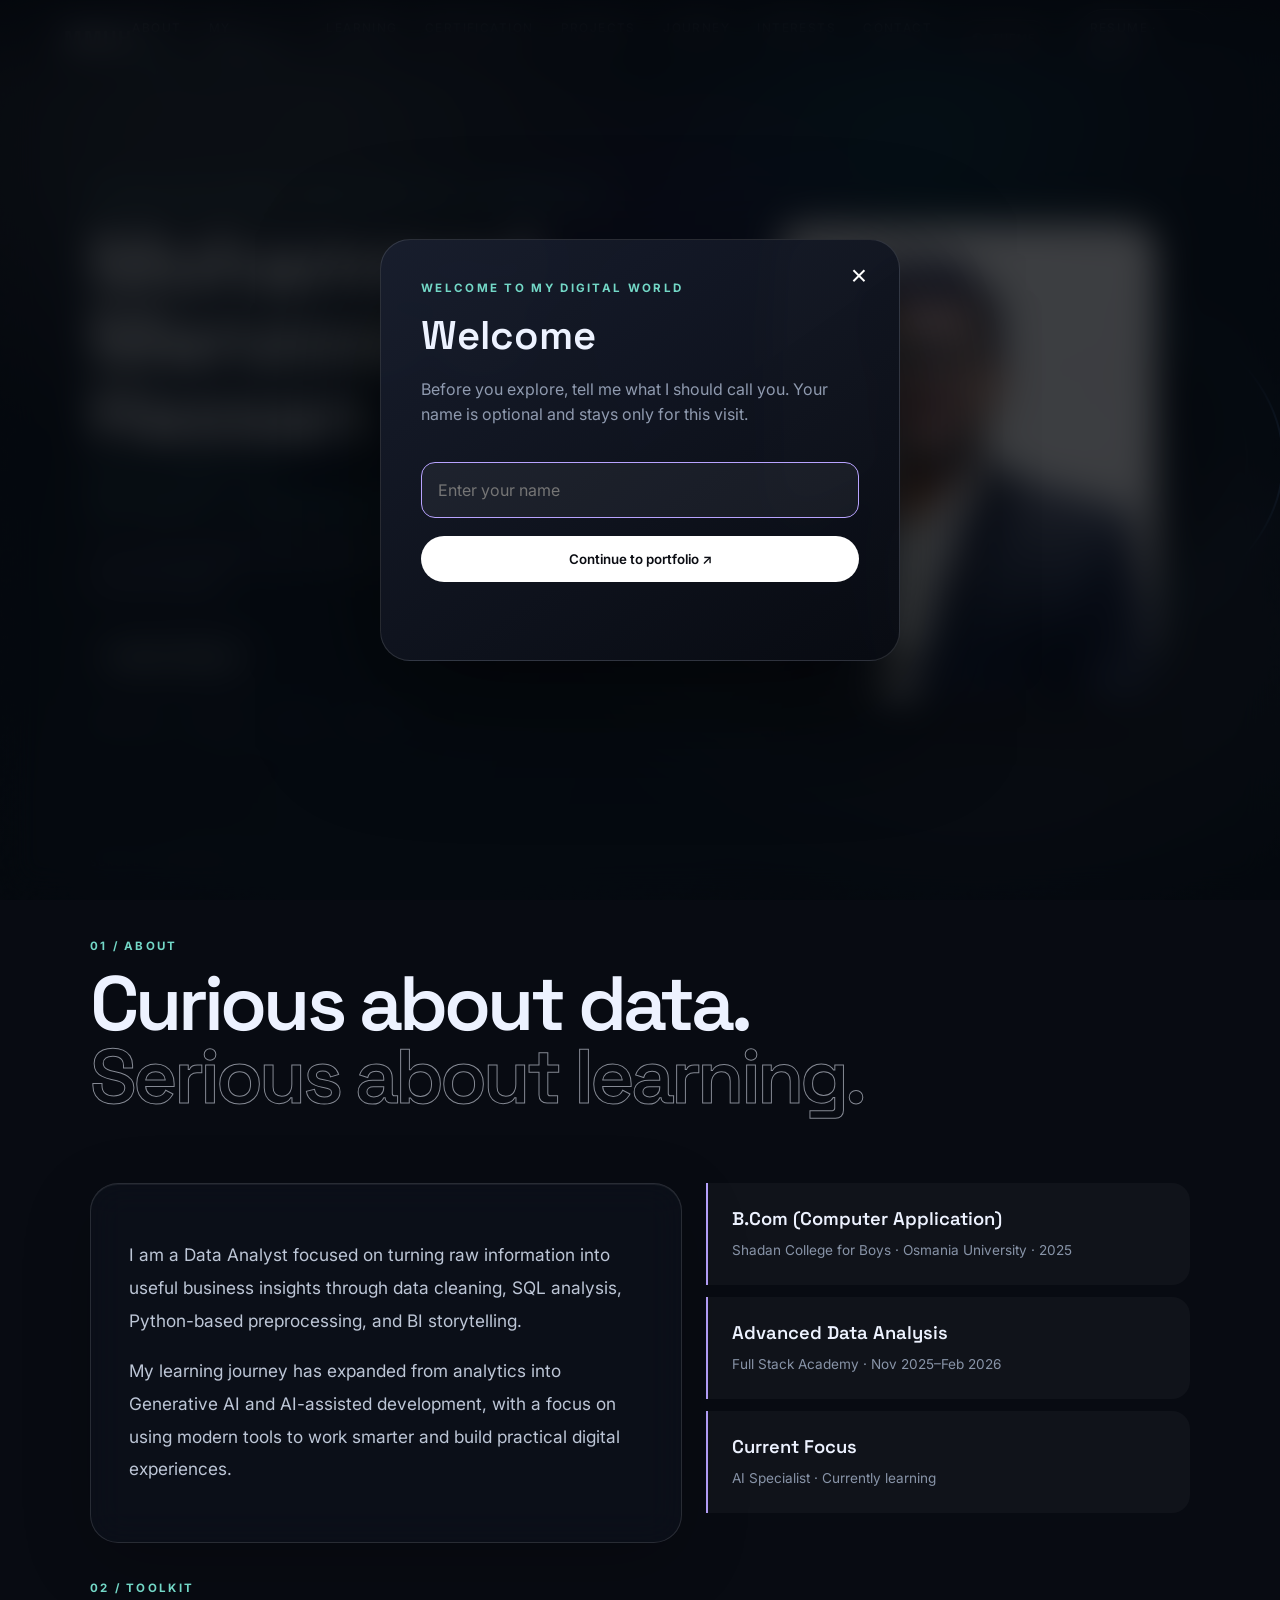
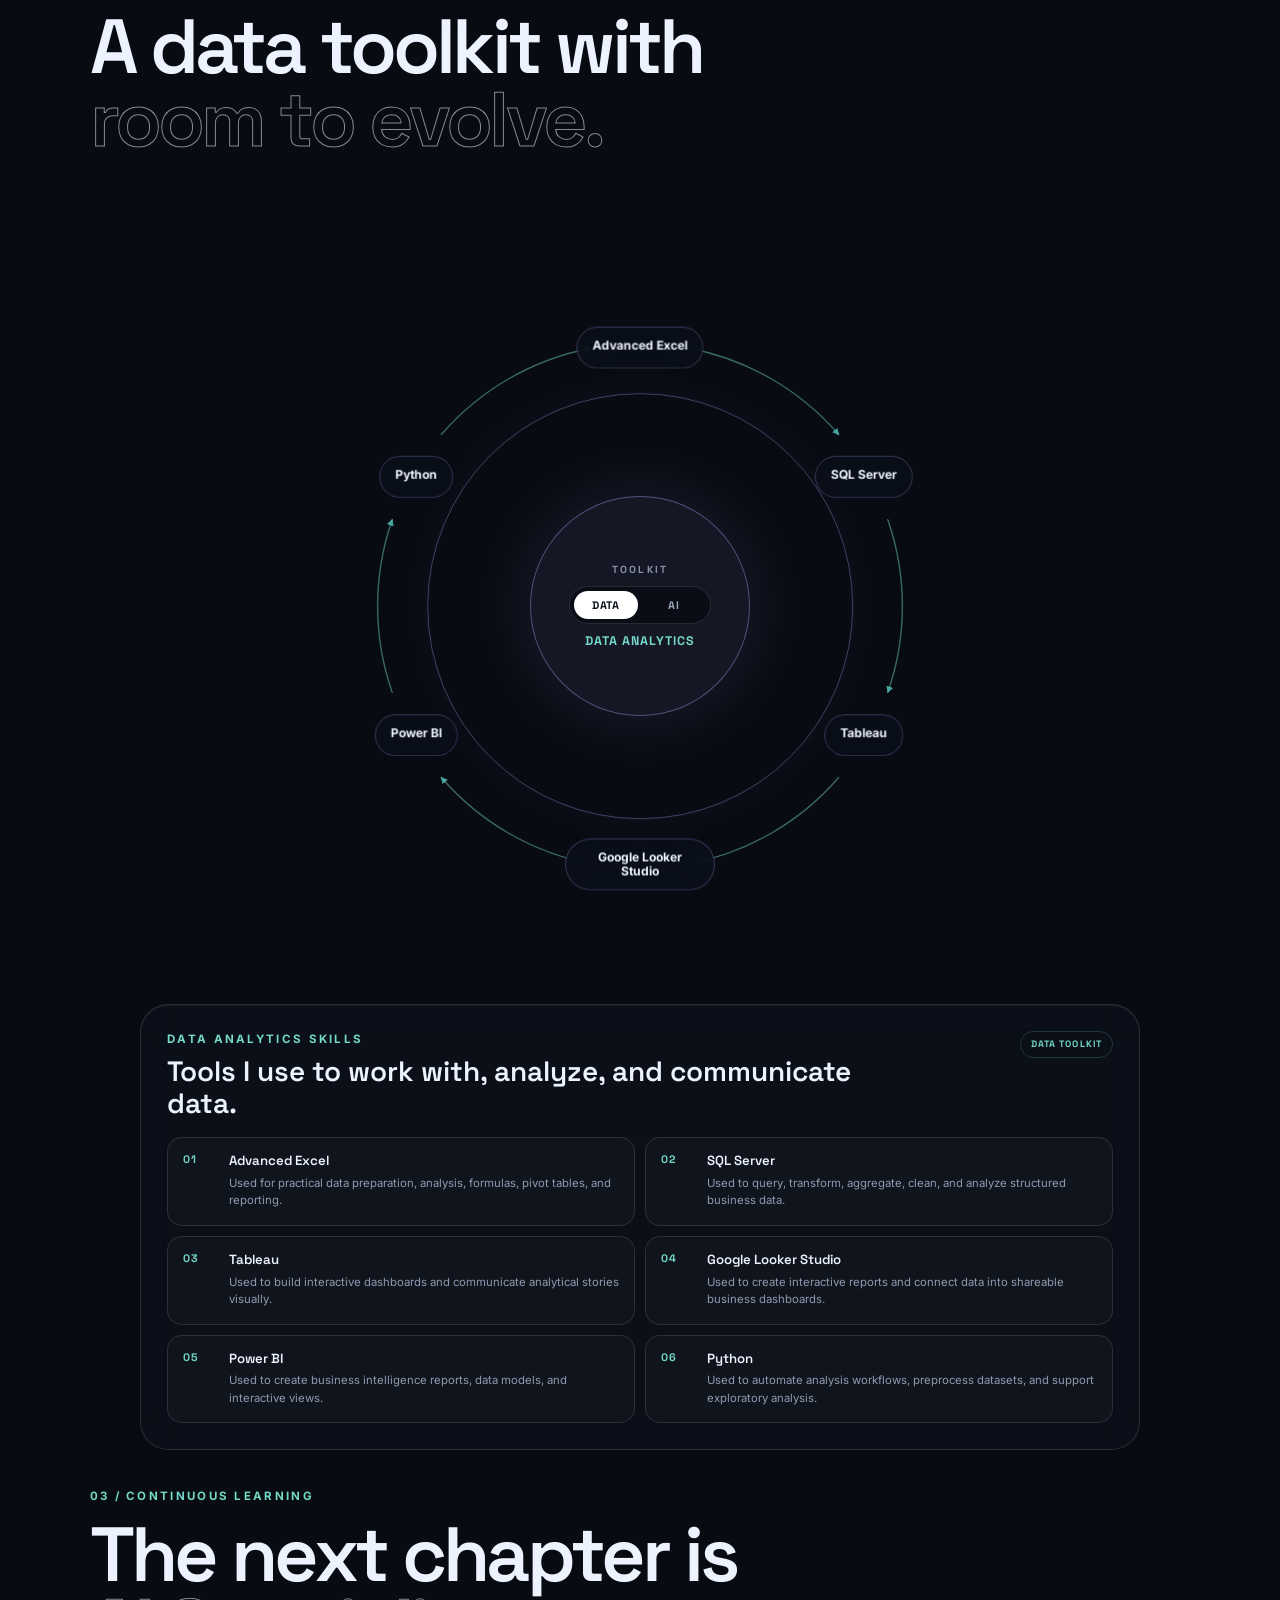
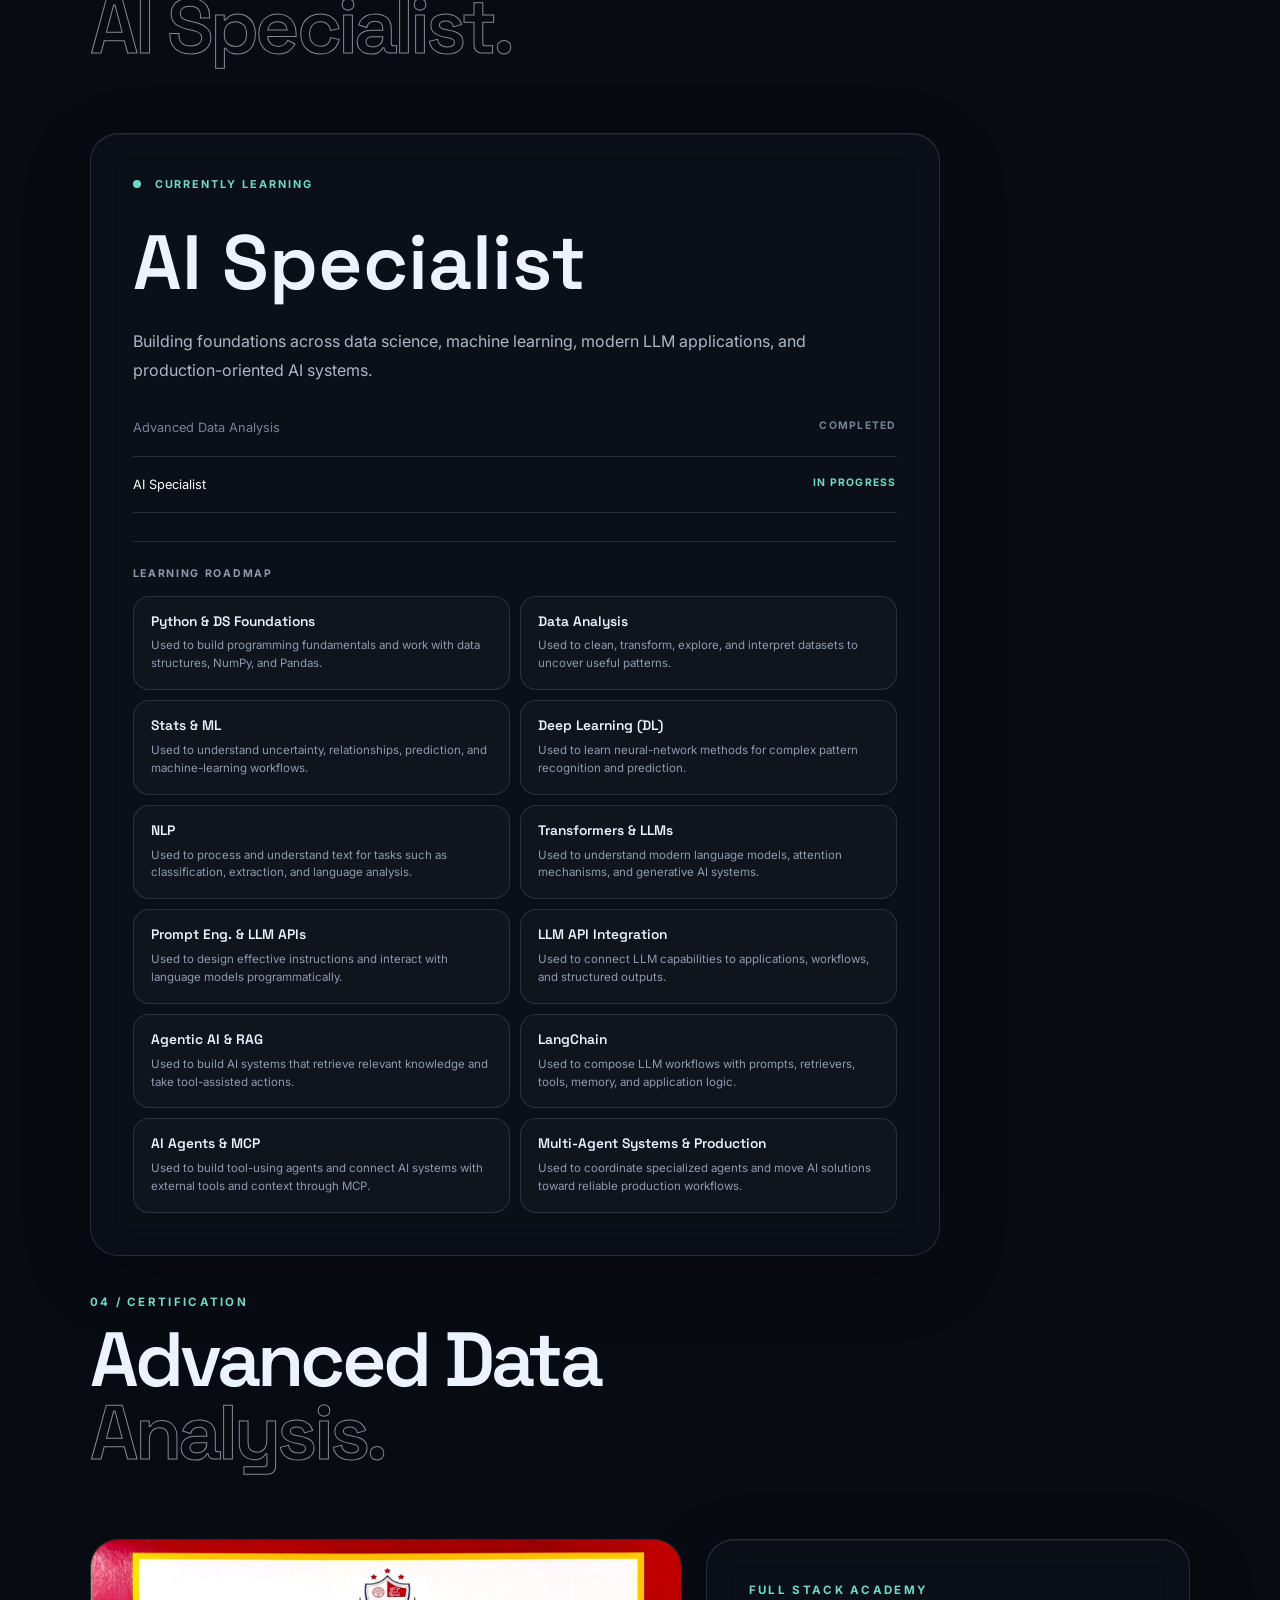
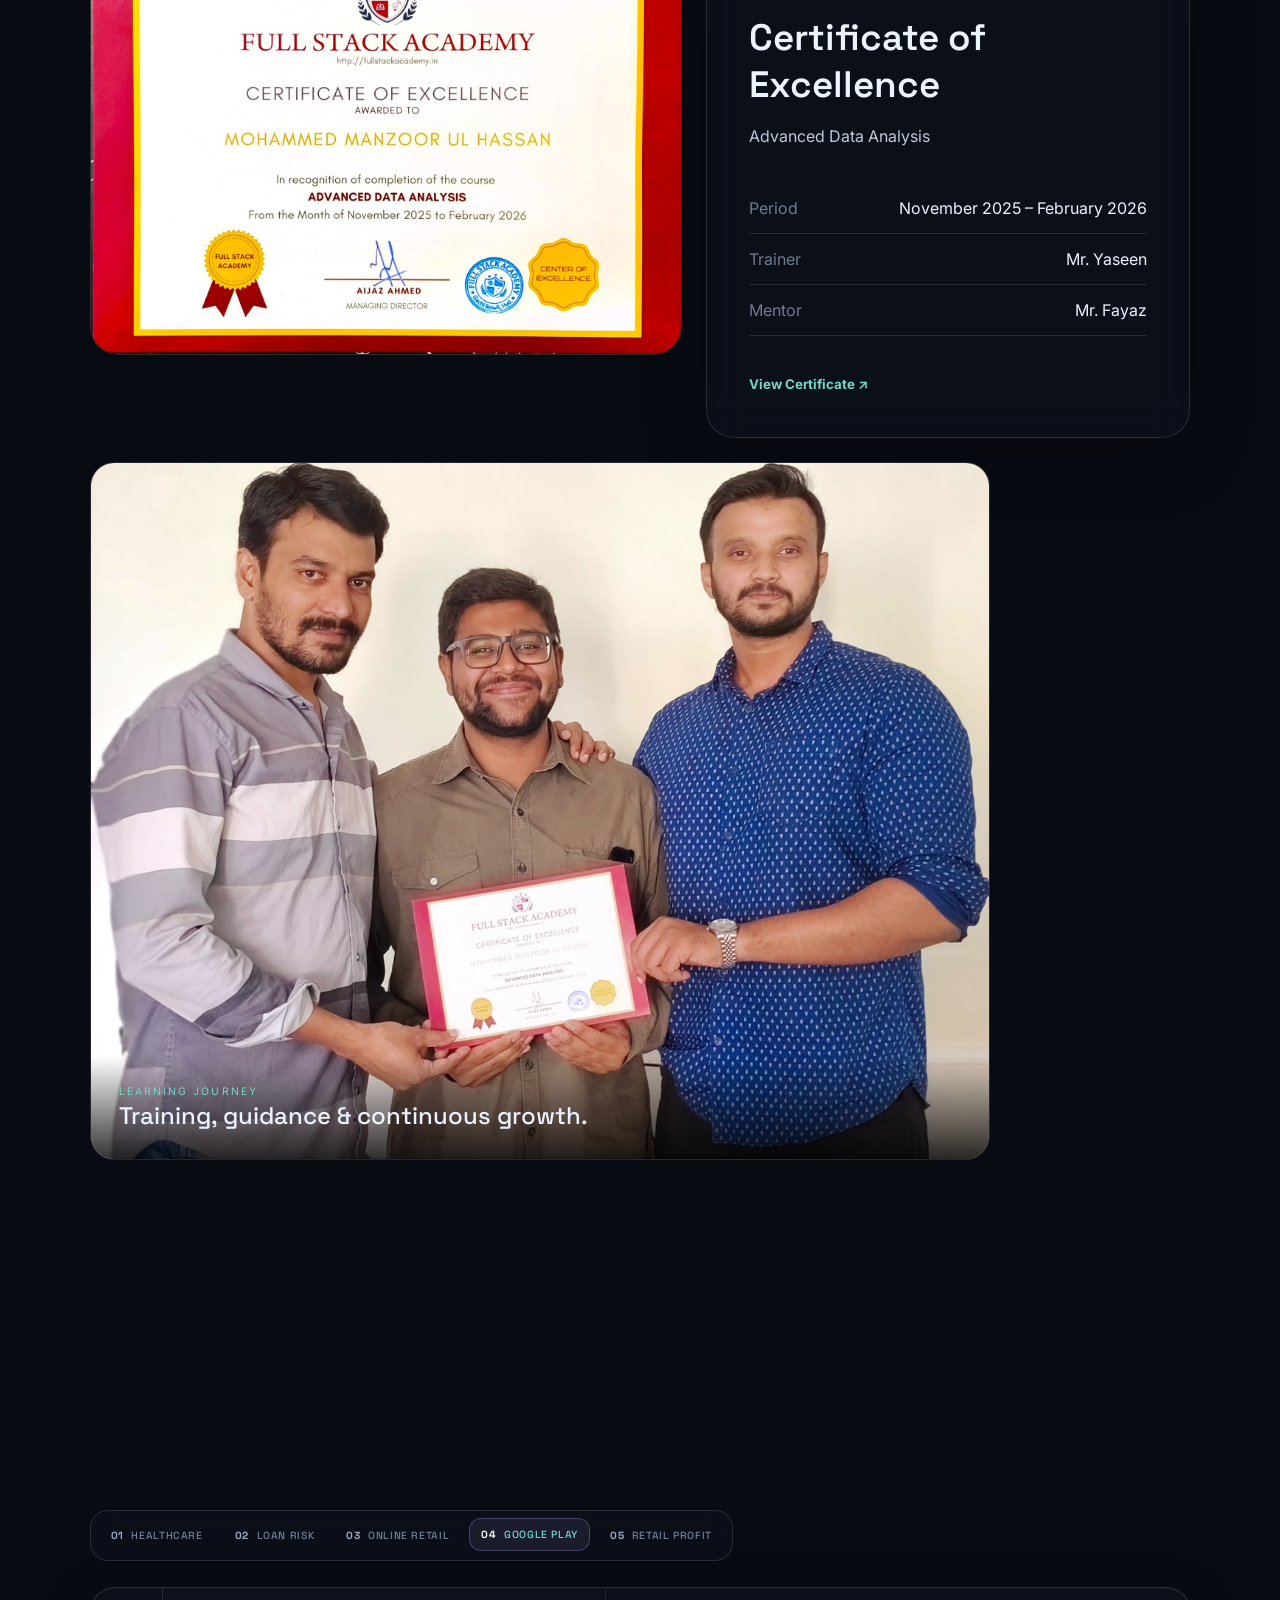
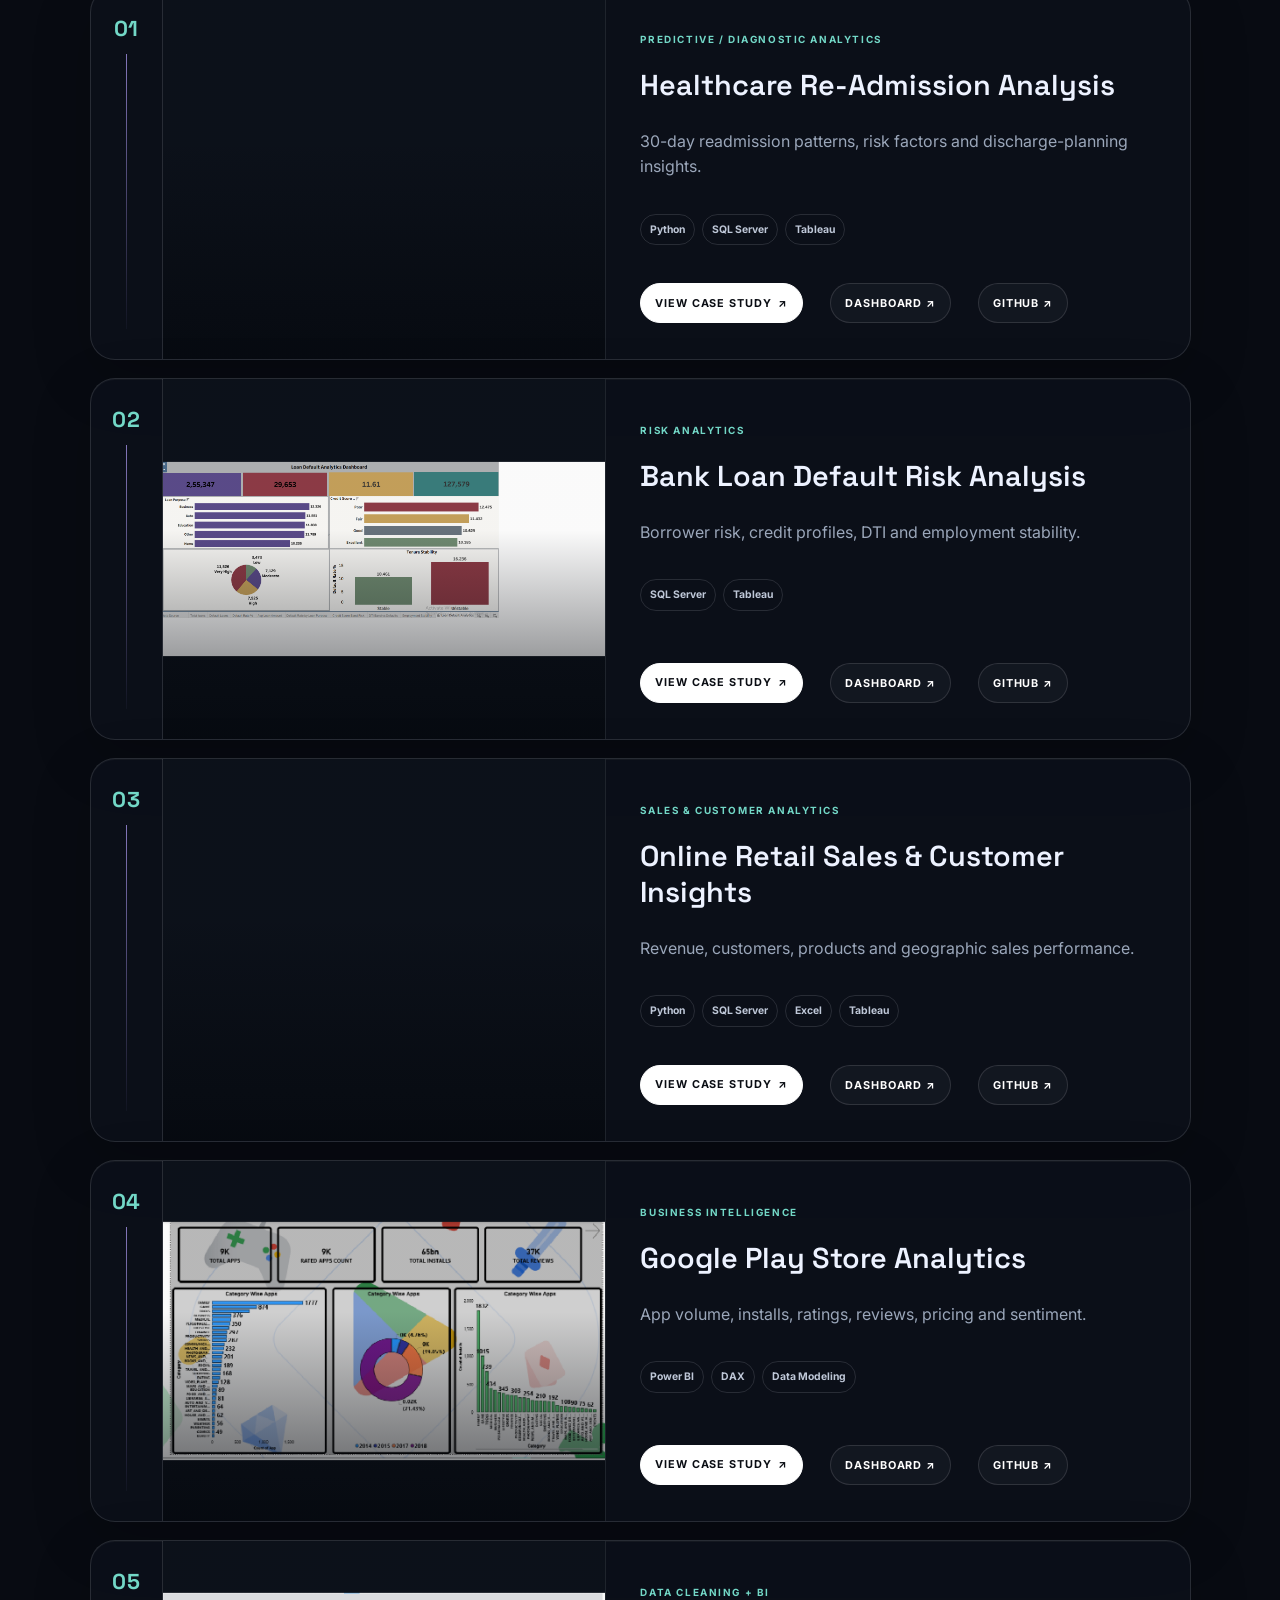
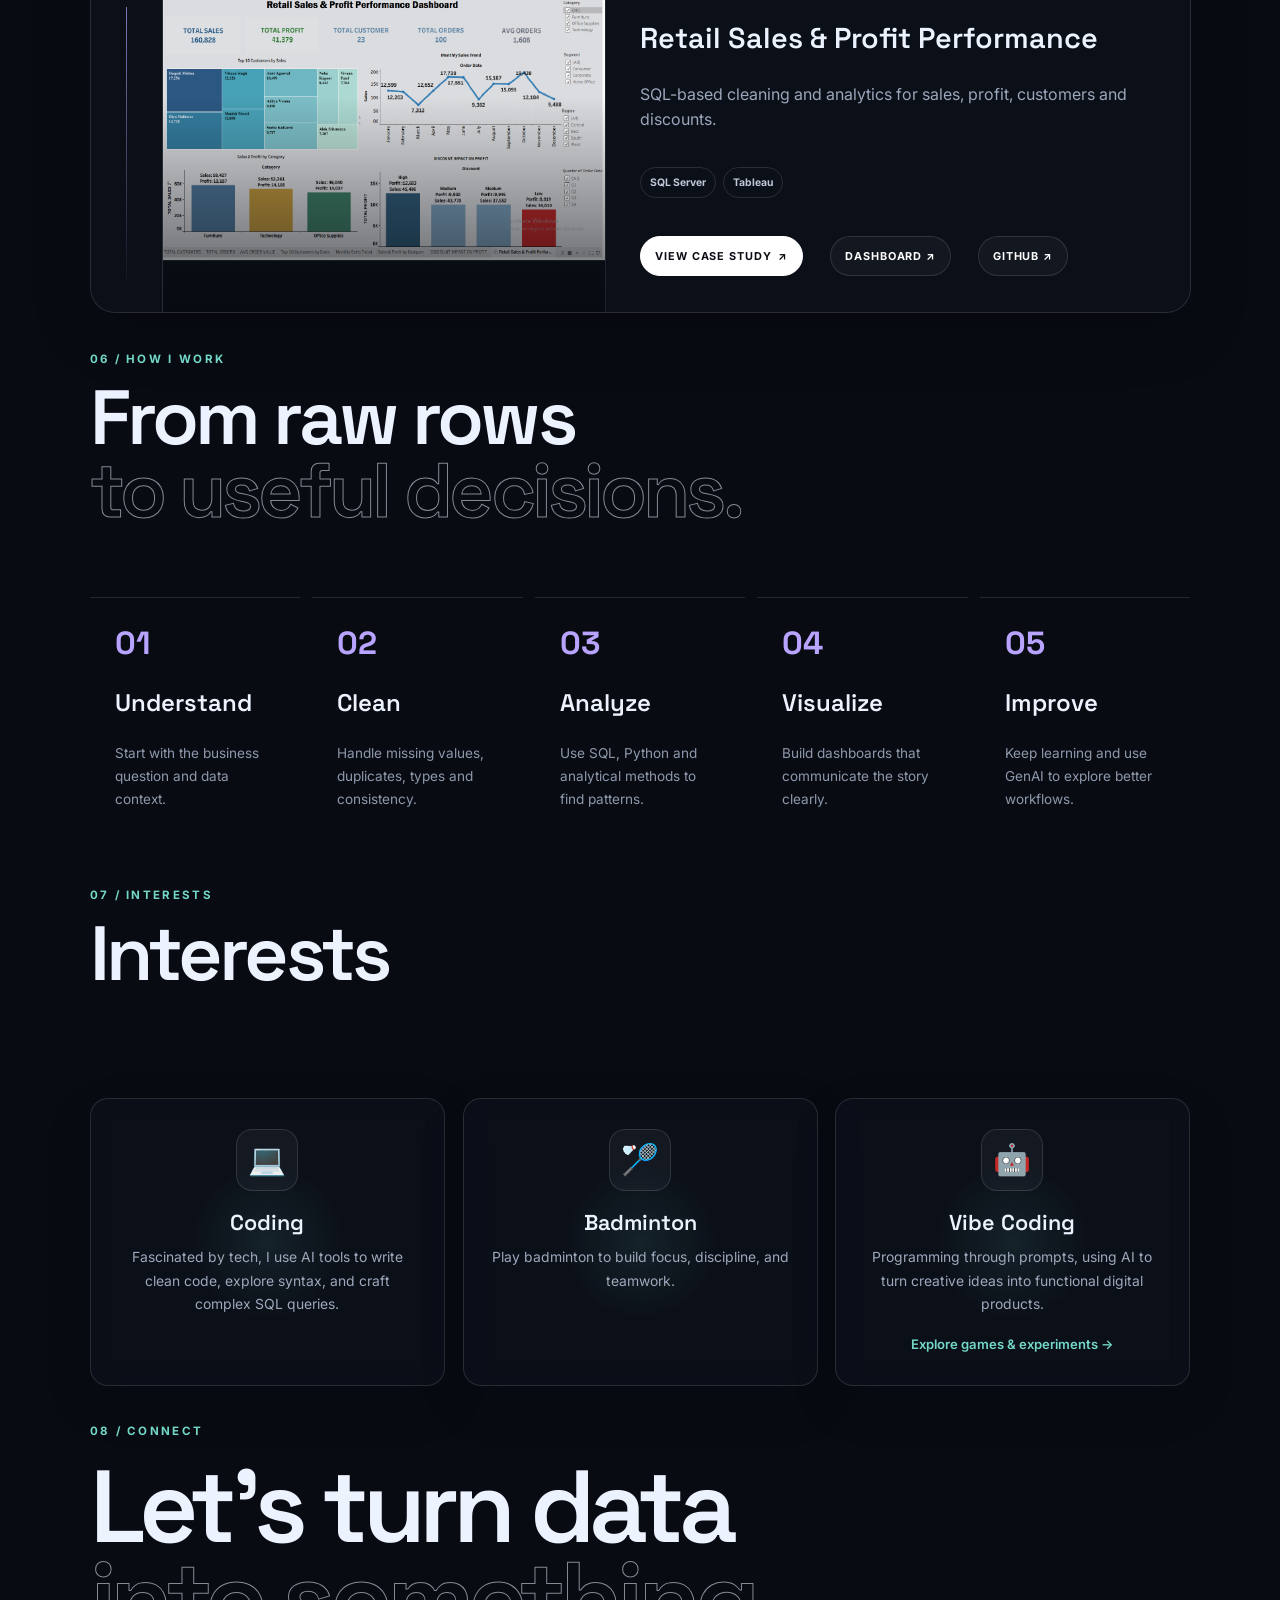
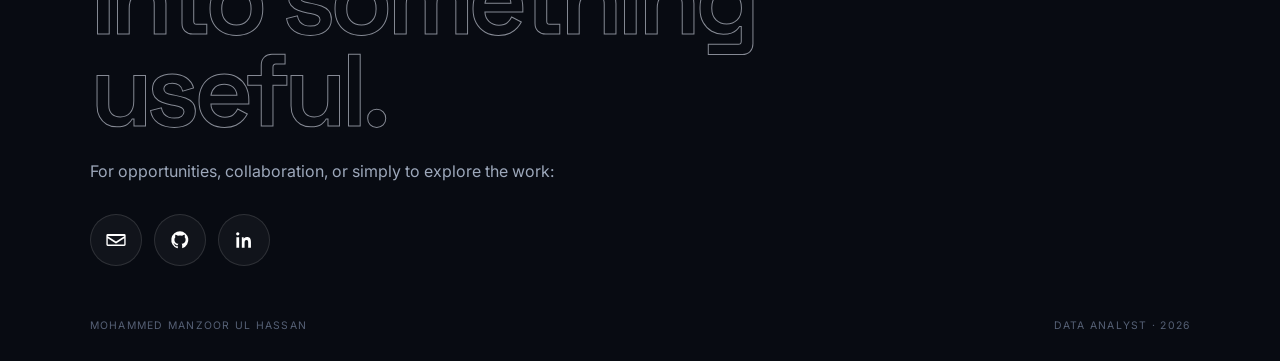
==== index.html @ 414d5dca "Add files via upload Fix: keep profile role badge visible during video flip" ====
<!doctype html>
<html lang="en">
<head>
  <meta charset="utf-8">
  <meta name="viewport" content="width=device-width, initial-scale=1">
  <meta name="description" content="Mohammed Manzoor Ul Hassan — Data Analyst portfolio featuring analytics projects, dashboards, case studies, and continuous AI learning.">
  <meta name="theme-color" content="#080b12" id="themeColorMeta">
  <meta name="color-scheme" content="dark light">
  <meta property="og:type" content="website">
  <meta property="og:title" content="Mohammed Manzoor Ul Hassan | Data Analyst">
  <meta property="og:description" content="Cinematic portfolio of Mohammed Manzoor Ul Hassan — Data Analyst, dashboard builder, and AI learner.">
  <meta property="og:image" content="assets/profile.jpeg">
  <meta name="twitter:card" content="summary_large_image">
  <meta name="twitter:title" content="Mohammed Manzoor Ul Hassan | Data Analyst">
  <meta name="twitter:description" content="Data analytics projects, dashboards, case studies, and continuous learning.">
  <link rel="icon" href="favicon.svg" type="image/svg+xml">
  <link rel="manifest" href="site.webmanifest">
  <link rel="preconnect" href="https://fonts.googleapis.com">
  <link rel="preconnect" href="https://fonts.gstatic.com" crossorigin>
  <title>Mohammed Manzoor Ul Hassan | Data Analyst</title>
  <link rel="stylesheet" href="styles.css">
</head>
<body class="is-loading">
  <a class="skip-link" href="#main">Skip to content</a>

  <div class="cinematic-loader" id="cinematicLoader" role="status" aria-live="polite">
    <span class="sr-only">Loading portfolio</span>
    <p class="loader-kicker">Portfolio</p>
    <p class="loader-name">Mohammed Manzoor Ul Hassan</p>
    <p class="loader-role">Data Analyst</p>
  </div>

  <div class="noise" aria-hidden="true"></div>
  <div class="progress" aria-hidden="true"><span id="progressBar"></span></div>

  <div class="petal-layer" id="petalLayer" aria-hidden="true"></div>
  <div class="blossom-scene" aria-hidden="true">
    <div class="moon"></div>
    <div class="tree tree-back"></div>
    <div class="tree tree-front">
      <span class="branch b1"></span><span class="branch b2"></span><span class="branch b3"></span>
      <span class="branch b4"></span><span class="branch b5"></span>
    </div>
  </div>


  <header class="nav" id="siteNav">
    <a class="brand" href="#home">MMUH</a>
    <div class="mobile-nav-actions" aria-label="Mobile controls">
      <button class="nav-toggle" id="navToggle" type="button" aria-expanded="false" aria-controls="primaryNav" aria-label="Open menu">
        <span class="nav-toggle-label">Menu</span>
      </button>
      <div class="mobile-theme-control">
        <button class="theme-trigger mobile-theme-trigger" id="mobileThemeTrigger" type="button" aria-expanded="false" aria-controls="mobileThemeMenu" aria-haspopup="true">
          <span class="theme-trigger-icon" aria-hidden="true">◐</span><span>Theme</span>
        </button>
        <div class="theme-menu mobile-theme-menu" id="mobileThemeMenu" role="menu" aria-label="Choose website theme" hidden>
          <p class="theme-menu-title">Choose atmosphere</p>
          <button type="button" class="theme-option is-selected" data-theme-choice="midnight" role="menuitemradio" aria-checked="true"><span class="theme-swatch midnight"></span><span><b>Midnight Data</b><small>Default · cinematic</small></span></button>
          <button type="button" class="theme-option" data-theme-choice="aurora" role="menuitemradio" aria-checked="false"><span class="theme-swatch aurora"></span><span><b>Aurora AI</b><small>Bright blue · cyan · violet</small></span></button>
          <button type="button" class="theme-option" data-theme-choice="emerald" role="menuitemradio" aria-checked="false"><span class="theme-swatch emerald"></span><span><b>Emerald Analytics</b><small>Fresh green · teal</small></span></button>
          <button type="button" class="theme-option" data-theme-choice="cosmic" role="menuitemradio" aria-checked="false"><span class="theme-swatch cosmic"></span><span><b>Cosmic Violet</b><small>Luminous violet · blue</small></span></button>
          <button type="button" class="theme-option" data-theme-choice="light" role="menuitemradio" aria-checked="false"><span class="theme-swatch light"></span><span><b>Light Mode</b><small>Blue sky · white clouds</small></span></button>
        </div>
      </div>
    </div>
    <div class="nav-panel" id="primaryNav">
      <nav class="nav-links" aria-label="Primary">
        <a href="#about" data-nav="about">About</a>
        <a href="#skills" data-nav="skills">My Toolkits</a>
        <a href="#learning" data-nav="learning">Learning</a>
        <a href="#certificate" data-nav="certificate">Certification</a>
        <a href="#projects" data-nav="projects">Projects</a>
        <a href="#journey" data-nav="journey">Journey</a>
        <a href="#interests" data-nav="interests">Interests</a>
        <a href="#contact" data-nav="contact">Contact</a>
      </nav>
      <div class="theme-control">
        <button class="theme-trigger" id="themeTrigger" type="button" aria-expanded="false" aria-controls="themeMenu" aria-haspopup="true">
          <span class="theme-trigger-icon" aria-hidden="true">◐</span><span>Theme</span>
        </button>
        <div class="theme-menu" id="themeMenu" role="menu" aria-label="Choose website theme" hidden>
          <p class="theme-menu-title">Choose atmosphere</p>
          <button type="button" class="theme-option is-selected" data-theme-choice="midnight" role="menuitemradio" aria-checked="true"><span class="theme-swatch midnight"></span><span><b>Midnight Data</b><small>Default · cinematic</small></span></button>
          <button type="button" class="theme-option" data-theme-choice="aurora" role="menuitemradio" aria-checked="false"><span class="theme-swatch aurora"></span><span><b>Aurora AI</b><small>Bright blue · cyan · violet</small></span></button>
          <button type="button" class="theme-option" data-theme-choice="emerald" role="menuitemradio" aria-checked="false"><span class="theme-swatch emerald"></span><span><b>Emerald Analytics</b><small>Fresh green · teal</small></span></button>
          <button type="button" class="theme-option" data-theme-choice="cosmic" role="menuitemradio" aria-checked="false"><span class="theme-swatch cosmic"></span><span><b>Cosmic Violet</b><small>Luminous violet · blue</small></span></button>
          <button type="button" class="theme-option" data-theme-choice="light" role="menuitemradio" aria-checked="false"><span class="theme-swatch light"></span><span><b>Light Mode</b><small>Blue sky · white clouds</small></span></button>
        </div>
      </div>
      <a class="nav-resume" href="#contact" aria-label="Resume coming soon">Resume · Soon</a>
    </div>
  </header>

  <main id="main">
    <section class="hero section" id="home" data-bg="0">
      <div class="hero-copy">
        <p class="eyebrow">Business Intelligence · Data Storytelling · Generative AI</p>
        <h1 class="hero-title">
          <span class="hero-line">Mohammed</span>
          <span class="hero-line">Manzoor Ul Hassan</span>
        </h1>
        <p class="hero-role">Data Analyst</p>
        <p class="hero-specialty">Data Analyst · AI Specialist in Progress</p>
        <p class="hero-sub">I turn messy data into clear insights, interactive dashboards, and practical business stories.</p>
        <div class="hero-actions">
          <a class="btn ghost" href="#projects">Explore Projects</a>
        </div>
        <div class="hero-meta">
          <span>SQL Server</span><i aria-hidden="true">·</i><span>Python</span><i aria-hidden="true">·</i><span>Tableau</span><i aria-hidden="true">·</i><span>Power BI</span>
        </div>
      </div>
      <div class="hero-photo-wrap" id="heroPhoto">
        <div class="orbit orbit-one" aria-hidden="true"></div>
        <div class="orbit orbit-two" aria-hidden="true"></div>
        <div class="photo-depth" id="photoDepth" tabindex="0" role="button" aria-label="Profile photo of Mohammed Manzoor Ul Hassan, Data Analyst. Click to flip and play the profile video on desktop or double-tap on touch devices." aria-pressed="false">
          <div class="photo-plane photo-plane-back" aria-hidden="true"></div>
          <div class="photo-flip" id="profileFlip">
            <div class="photo-face photo-face-front">
              <div class="photo-card photo-card-front" id="profileCard">
                <img src="assets/profile.jpeg" alt="Portrait of Mohammed Manzoor Ul Hassan, Data Analyst" width="410" height="513">
                <div class="photo-tag">Data Analyst</div>
              </div>
            </div>
            <div class="photo-face photo-face-back" aria-hidden="true">
              <div class="photo-card photo-card-back" data-video-src="assets/profile-video.mp4">
                <video class="profile-video" id="profileVideo" playsinline preload="metadata" poster="assets/profile.jpeg" aria-label="Mohammed Manzoor Ul Hassan profile video"></video>
                <div class="photo-tag photo-tag-video">Data Analyst</div>
              </div>
            </div>
          </div>
          <div class="photo-plane photo-plane-front" aria-hidden="true"></div>
        </div>
      </div>
      <p class="scroll-cue">Scroll to explore <span aria-hidden="true">↓</span></p>
    </section>

    <section class="section intro" id="about" data-bg="1">
      <div class="section-heading reveal">
        <p class="eyebrow">01 / About</p>
        <h2>Curious about data.<br><span>Serious about learning.</span></h2>
      </div>
      <div class="about-grid">
        <div class="glass panel reveal">
          <p>I am a Data Analyst focused on turning raw information into useful business insights through data cleaning, SQL analysis, Python-based preprocessing, and BI storytelling.</p>
          <p>My learning journey has expanded from analytics into Generative AI and AI-assisted development, with a focus on using modern tools to work smarter and build practical digital experiences.</p>
        </div>
        <div class="facts reveal">
          <div>
            <b>B.Com (Computer Application)</b>
            <span>Shadan College for Boys · Osmania University · 2025</span>
          </div>
          <div>
            <b>Advanced Data Analysis</b>
            <span>Full Stack Academy · Nov 2025–Feb 2026</span>
          </div>
          <div>
            <b>Current Focus</b>
            <span>AI Specialist · Currently learning</span>
          </div>
        </div>
      </div>
    </section>

    <section class="section skills" id="skills" data-bg="2">
      <div class="section-heading reveal">
        <p class="eyebrow">02 / Toolkit</p>
        <h2>A data toolkit with<br><span>room to evolve.</span></h2>
      </div>
      <div class="skill-toolkit reveal" id="skillToolkit" data-mode="data">
        <div class="skill-orbit">
          <div class="skill-ring ring-one"></div>
          <div class="skill-ring ring-two"></div>
          <div class="skill-center" aria-label="Toolkit selector">
            <span class="skill-center-kicker">TOOLKIT</span>
            <div class="skill-switch" role="group" aria-label="Choose skillset">
              <button class="skill-switch-btn is-active" type="button" data-skill-mode="data" aria-pressed="true">DATA</button>
              <button class="skill-switch-btn" type="button" data-skill-mode="ai" aria-pressed="false">AI</button>
            </div>
            <span class="skill-center-mode" id="skillModeName">Data Analytics</span>
          </div>
          <div class="skill-chip-layer" id="skillChipLayer"></div>
        </div>
        <div class="skillset-panel glass" id="skillsetPanel" aria-live="polite">
          <div class="skillset-panel-head">
            <div>
              <p class="eyebrow" id="skillsetEyebrow">Data Analytics Skills</p>
              <h3 id="skillsetTitle">Tools I use to work with, analyze, and communicate data.</h3>
            </div>
            <span class="skillset-badge" id="skillsetBadge">DATA TOOLKIT</span>
          </div>
          <div class="skillset-grid" id="skillsetGrid"></div>
        </div>
      </div>
    </section>

    <section class="section learning" id="learning" data-bg="3">
      <div class="section-heading reveal">
        <p class="eyebrow">03 / Continuous learning</p>
        <h2>The next chapter is<br><span>AI Specialist.</span></h2>
      </div>
      <div class="learning-card glass reveal">
        <div class="learning-status"><span class="pulse"></span> Currently learning</div>
        <h3>AI Specialist</h3>
        <p>Building foundations across data science, machine learning, modern LLM applications, and production-oriented AI systems.</p>
        <div class="learning-line"><span>Advanced Data Analysis</span><b>Completed</b></div>
        <div class="learning-line active"><span>AI Specialist</span><b>In progress</b></div>
        <div class="ai-learning-roadmap" aria-label="AI Specialist learning roadmap">
          <p class="roadmap-label">Learning roadmap</p>
          <div class="ai-skill-list">
            <article class="ai-skill-item"><strong>Python &amp; DS Foundations</strong><span>Used to build programming fundamentals and work with data structures, NumPy, and Pandas.</span></article>
            <article class="ai-skill-item"><strong>Data Analysis</strong><span>Used to clean, transform, explore, and interpret datasets to uncover useful patterns.</span></article>
            <article class="ai-skill-item"><strong>Stats &amp; ML</strong><span>Used to understand uncertainty, relationships, prediction, and machine-learning workflows.</span></article>
            <article class="ai-skill-item"><strong>Deep Learning (DL)</strong><span>Used to learn neural-network methods for complex pattern recognition and prediction.</span></article>
            <article class="ai-skill-item"><strong>NLP</strong><span>Used to process and understand text for tasks such as classification, extraction, and language analysis.</span></article>
            <article class="ai-skill-item"><strong>Transformers &amp; LLMs</strong><span>Used to understand modern language models, attention mechanisms, and generative AI systems.</span></article>
            <article class="ai-skill-item"><strong>Prompt Eng. &amp; LLM APIs</strong><span>Used to design effective instructions and interact with language models programmatically.</span></article>
            <article class="ai-skill-item"><strong>LLM API Integration</strong><span>Used to connect LLM capabilities to applications, workflows, and structured outputs.</span></article>
            <article class="ai-skill-item"><strong>Agentic AI &amp; RAG</strong><span>Used to build AI systems that retrieve relevant knowledge and take tool-assisted actions.</span></article>
            <article class="ai-skill-item"><strong>LangChain</strong><span>Used to compose LLM workflows with prompts, retrievers, tools, memory, and application logic.</span></article>
            <article class="ai-skill-item"><strong>AI Agents &amp; MCP</strong><span>Used to build tool-using agents and connect AI systems with external tools and context through MCP.</span></article>
            <article class="ai-skill-item"><strong>Multi-Agent Systems &amp; Production</strong><span>Used to coordinate specialized agents and move AI solutions toward reliable production workflows.</span></article>
          </div>
        </div>
      </div>
    </section>

    <section class="section certificate" id="certificate" data-bg="4">
      <div class="section-heading reveal">
        <p class="eyebrow">04 / Certification</p>
        <h2>Advanced Data<br><span>Analysis.</span></h2>
      </div>
      <div class="cert-grid">
        <div class="certificate-frame reveal">
          <img src="assets/certificate.jpeg" alt="Advanced Data Analysis certificate from Full Stack Academy">
        </div>
        <div class="cert-info glass reveal">
          <p class="eyebrow">Full Stack Academy</p>
          <h3>Certificate of Excellence</h3>
          <p>Advanced Data Analysis</p>
          <dl>
            <div><dt>Period</dt><dd>November 2025 – February 2026</dd></div>
            <div><dt>Trainer</dt><dd>Mr. Yaseen</dd></div>
            <div><dt>Mentor</dt><dd>Mr. Fayaz</dd></div>
          </dl>
          <button class="text-link" id="openCert" type="button">View Certificate ↗</button>
        </div>
      </div>
      <div class="mentor-photo reveal">
        <img src="assets/trainer-mentor.jpeg" alt="Mohammed Manzoor Ul Hassan with his trainer and mentor">
        <div><span>Learning journey</span><b>Training, guidance & continuous growth.</b></div>
      </div>
    </section>

    <section class="section projects" id="projects" data-bg="5">
      <div class="section-heading reveal">
        <p class="eyebrow">05 / Selected work</p>
        <h2>Five projects.<br><span>Five business stories.</span></h2>
        <p>Each project is built around a real analytical question, not just a collection of charts.</p>
      </div>

      <div class="project-nav" aria-label="Jump to a project">
        <a href="#project-healthcare">01 <span>Healthcare</span></a>
        <a href="#project-loan">02 <span>Loan Risk</span></a>
        <a href="#project-retail-customer">03 <span>Online Retail</span></a>
        <a href="#project-google-play">04 <span>Google Play</span></a>
        <a href="#project-retail-profit">05 <span>Retail Profit</span></a>
      </div>

      <div class="project-grid" id="projectGrid" aria-label="Selected projects"></div>
    </section>

    <section class="section journey" id="journey" data-bg="6">
      <div class="section-heading reveal">
        <p class="eyebrow">06 / How I work</p>
        <h2>From raw rows<br><span>to useful decisions.</span></h2>
      </div>
      <div class="journey-track">
        <div class="journey-step reveal"><span>01</span><h3>Understand</h3><p>Start with the business question and data context.</p></div>
        <div class="journey-step reveal"><span>02</span><h3>Clean</h3><p>Handle missing values, duplicates, types and consistency.</p></div>
        <div class="journey-step reveal"><span>03</span><h3>Analyze</h3><p>Use SQL, Python and analytical methods to find patterns.</p></div>
        <div class="journey-step reveal"><span>04</span><h3>Visualize</h3><p>Build dashboards that communicate the story clearly.</p></div>
        <div class="journey-step reveal"><span>05</span><h3>Improve</h3><p>Keep learning and use GenAI to explore better workflows.</p></div>
      </div>
    </section>

    <section class="section interests" id="interests" data-bg="7">
      <div class="section-heading reveal">
        <p class="eyebrow">07 / Interests</p>
        <h2>Interests</h2>
      </div>
      <div class="interests-grid">
        <article class="interest-card reveal">
          <div class="interest-icon" aria-hidden="true">💻</div>
          <h3>Coding</h3>
          <p>Fascinated by tech, I use AI tools to write clean code, explore syntax, and craft complex SQL queries.</p>
        </article>
        <article class="interest-card reveal">
          <div class="interest-icon" aria-hidden="true">🏸</div>
          <h3>Badminton</h3>
          <p>Play badminton to build focus, discipline, and teamwork.</p>
        </article>
        <a class="interest-card reveal interest-card-link" href="vibe-coding.html" aria-label="Open Vibe Coding games and experiments">
          <div class="interest-icon" aria-hidden="true">🤖</div>
          <h3>Vibe Coding</h3>
          <p>Programming through prompts, using AI to turn creative ideas into functional digital products.</p>
          <span class="interest-link">Explore games &amp; experiments →</span>
        </a>
      </div>
    </section>

    <section class="section contact" id="contact" data-bg="8">
      <div class="contact-box reveal">
        <p class="eyebrow">08 / Connect</p>
        <h2>Let's turn data<br><span>into something useful.</span></h2>
        <p>For opportunities, collaboration, or simply to explore the work:</p>
        <div class="contact-actions">
          <a class="btn ghost icon-btn" href="mailto:mohammedulhassan.official@gmail.com" aria-label="Send me an email" title="Email">
            <svg viewBox="0 0 24 24" aria-hidden="true"><path d="M3 5.5h18A1.5 1.5 0 0 1 22.5 7v10A1.5 1.5 0 0 1 21 18.5H3A1.5 1.5 0 0 1 1.5 17V7A1.5 1.5 0 0 1 3 5.5Zm0 2v.35l9 5.75 9-5.75V7.5H3Zm18 9V10.2l-8.46 5.4a1 1 0 0 1-1.08 0L3 10.2v6.3c0 .28.22.5.5.5h17c.28 0 .5-.22.5-.5Z"/></svg>
          </a>
          <a class="btn ghost icon-btn" href="https://github.com/mohammedmanzoor1" target="_blank" rel="noopener noreferrer" aria-label="GitHub profile" title="GitHub">
            <svg viewBox="0 0 24 24" aria-hidden="true"><path d="M12 2.5a9.5 9.5 0 0 0-3 18.51c.47.09.65-.2.65-.45v-1.76c-2.65.58-3.21-1.13-3.21-1.13-.43-1.1-1.05-1.39-1.05-1.39-.86-.59.07-.58.07-.58.95.07 1.45.98 1.45.98.85 1.45 2.23 1.03 2.77.79.09-.62.33-1.03.61-1.27-2.12-.24-4.35-1.06-4.35-4.73 0-1.05.37-1.91.98-2.58-.1-.24-.43-1.22.09-2.54 0 0 .8-.26 2.62.98a9.1 9.1 0 0 1 4.77 0c1.82-1.24 2.62-.98 2.62-.98.52 1.32.19 2.3.09 2.54.61.67.98 1.53.98 2.58 0 3.68-2.24 4.49-4.36 4.72.34.29.64.84.64 1.7v2.52c0 .25.17.54.65.45A9.5 9.5 0 0 0 12 2.5Z"/></svg>
          </a>
          <a class="btn ghost icon-btn" href="https://www.linkedin.com/in/mohammedmanzoorulhassan-data-ai/" target="_blank" rel="noopener noreferrer" aria-label="LinkedIn profile" title="LinkedIn">
            <svg viewBox="0 0 24 24" aria-hidden="true"><path d="M5.2 7.1A1.8 1.8 0 1 0 5.2 3.5a1.8 1.8 0 0 0 0 3.6ZM3.7 9h3v11.5h-3V9Zm5 0h2.9v1.57h.04c.4-.75 1.38-1.93 3.5-1.93 3.74 0 4.43 2.46 4.43 5.66v6.2h-3v-5.5c0-1.31-.03-3-1.83-3s-2.11 1.43-2.11 2.9v5.6h-3V9Z"/></svg>
          </a>
        </div>
      </div>
      <footer>
        <span>Mohammed Manzoor Ul Hassan</span>
        <span>Data Analyst · 2026</span>
      </footer>
    </section>
  </main>

  <button class="back-to-top" id="backToTop" type="button" aria-label="Back to top">↑<span>Top</span></button>

  <div class="greeting-modal" id="greetingModal" role="dialog" aria-modal="true" aria-labelledby="greetingTitle" aria-hidden="true">
    <div class="modal-card" role="document">
      <button class="modal-close" id="closeGreeting" type="button" aria-label="Close welcome dialog">×</button>
      <p class="eyebrow">Welcome to my digital world</p>
      <h2 id="greetingTitle">Welcome</h2>
      <p>Before you explore, tell me what I should call you. Your name is optional and stays only for this visit.</p>
      <label class="sr-only" for="visitorName">Your name</label>
      <input id="visitorName" type="text" maxlength="30" placeholder="Enter your name" autocomplete="off">
      <button class="btn primary" id="greetVisitor" type="button">Continue to portfolio ↗</button>
      <div class="greeting-result" id="greetingResult" aria-live="polite"></div>
    </div>
  </div>

  <div class="cert-modal" id="certModal" role="dialog" aria-modal="true" aria-label="Certificate preview" aria-hidden="true">
    <button class="modal-close" id="closeCert" type="button" aria-label="Close certificate">×</button>
    <img src="assets/certificate.jpeg" alt="Advanced Data Analysis certificate from Full Stack Academy">
  </div>

  <script type="application/ld+json">
  {
    "@context":"https://schema.org",
    "@type":"Person",
    "name":"Mohammed Manzoor Ul Hassan",
    "jobTitle":"Data Analyst",
    "email":"mailto:mohammedulhassan.official@gmail.com",
    "sameAs":[
      "https://github.com/mohammedmanzoor1",
      "https://www.linkedin.com/in/mohammedmanzoorulhassan-data-ai/"
    ],
    "alumniOf":{
      "@type":"CollegeOrUniversity",
      "name":"Osmania University"
    }
  }
  </script>
  <script src="script.js"></script>
</body>
</html>
---- styles.css ----
@import url('https://fonts.googleapis.com/css2?family=Inter:wght@400;500;600;700&family=Space+Grotesk:wght@400;500;600;700&display=swap');

:root {
  --bg: #080b12;
  --bg-elevated: #10151f;
  --text: #edf2ff;
  --muted: #9ca7bb;
  --line: rgba(255, 255, 255, 0.12);
  --glass: rgba(13, 18, 29, 0.62);
  --accent: #b8a3ff;
  --accent2: #73d8c7;
  --petal: #f6b6cc;
  --petal-start: #ffd7e5;
  --petal-end: #e88fac;
  --petal-glow: rgba(246,182,204,.28);
  --petal-highlight: #fff6fa;
  --focus: #9be7d8;
  --nav-h: 76px;
  --anchor-offset: 94px;
  --space: clamp(1.25rem, 4vw, 2.5rem);
  --section-gap: 1cm;
  --ease: cubic-bezier(0.22, 0.8, 0.28, 1);
}

*,
*::before,
*::after { box-sizing: border-box; }

html { scroll-behavior: smooth; scroll-padding-top: var(--anchor-offset); }

body {
  margin: 0;
  background: var(--bg);
  color: var(--text);
  font-family: Inter, system-ui, sans-serif;
  overflow-x: hidden;
  line-height: 1.5;
}

body.is-loading,
body.menu-open { overflow: hidden; }

body::before {
  content: "";
  position: fixed;
  inset: 0;
  z-index: -10;
  background:
    radial-gradient(circle at 15% 20%, rgba(105, 82, 180, 0.2), transparent 30%),
    radial-gradient(circle at 80% 70%, rgba(44, 156, 147, 0.12), transparent 28%),
    #080b12;
  transition: filter 0.8s var(--ease);
}

body[data-scene="1"]::before { filter: hue-rotate(12deg); }
body[data-scene="2"]::before { filter: hue-rotate(28deg); }
body[data-scene="3"]::before { filter: hue-rotate(50deg); }
body[data-scene="4"]::before { filter: hue-rotate(75deg); }
body[data-scene="5"]::before { filter: hue-rotate(100deg); }
body[data-scene="6"]::before { filter: hue-rotate(125deg); }
body[data-scene="7"]::before { filter: hue-rotate(150deg); }
body[data-scene="8"]::before { filter: hue-rotate(175deg); }

.sr-only {
  position: absolute;
  width: 1px;
  height: 1px;
  padding: 0;
  margin: -1px;
  overflow: hidden;
  clip: rect(0, 0, 0, 0);
  white-space: nowrap;
  border: 0;
}

.skip-link {
  position: fixed;
  top: 12px;
  left: 12px;
  z-index: 300;
  padding: 10px 16px;
  background: #fff;
  color: #0b0d13;
  font-weight: 700;
  text-decoration: none;
  border-radius: 999px;
  transform: translateY(-140%);
}

.skip-link:focus {
  transform: none;
}

:focus-visible {
  outline: 2px solid var(--focus);
  outline-offset: 3px;
}

.noise {
  position: fixed;
  inset: 0;
  pointer-events: none;
  z-index: 100;
  background-image: url("data:image/svg+xml,%3Csvg viewBox='0 0 160 160' xmlns='http://www.w3.org/2000/svg'%3E%3Cfilter id='n'%3E%3CfeTurbulence type='fractalNoise' baseFrequency='.9' numOctaves='4' stitchTiles='stitch'/%3E%3C/filter%3E%3Crect width='100%25' height='100%25' filter='url(%23n)' opacity='.035'/%3E%3C/svg%3E");
}

.progress {
  position: fixed;
  top: 0;
  left: 0;
  width: 100%;
  height: 3px;
  z-index: 120;
  background: transparent;
}

.progress span {
  display: block;
  height: 100%;
  width: 0;
  background: linear-gradient(90deg, var(--accent), var(--accent2));
  transform-origin: left;
}

/* —— Loader —— */
.cinematic-loader {
  position: fixed;
  inset: 0;
  z-index: 200;
  display: grid;
  place-content: center;
  text-align: center;
  background: #070910;
  gap: 8px;
  transition: opacity 0.45s var(--ease), visibility 0.45s var(--ease);
}

.cinematic-loader.is-done {
  opacity: 0;
  visibility: hidden;
  pointer-events: none;
}

.loader-kicker {
  margin: 0;
  font-size: 0.68rem;
  letter-spacing: 0.32em;
  text-transform: uppercase;
  color: var(--accent2);
  font-weight: 700;
  animation: loaderFade 0.7s var(--ease) both;
}

.loader-name {
  margin: 0;
  font-family: "Space Grotesk", sans-serif;
  font-size: clamp(1.4rem, 3.4vw, 2.2rem);
  font-weight: 600;
  letter-spacing: -0.03em;
  animation: loaderFade 0.7s 0.12s var(--ease) both;
}

.loader-role {
  margin: 8px 0 0;
  font-size: 0.78rem;
  letter-spacing: 0.28em;
  text-transform: uppercase;
  color: var(--muted);
  animation: loaderFade 0.7s 0.22s var(--ease) both;
}

@keyframes loaderFade {
  from { opacity: 0; transform: translateY(10px); }
  to { opacity: 1; transform: none; }
}

/* —— Navigation —— */
.nav {
  position: fixed;
  top: 0;
  left: 0;
  width: 100%;
  min-height: var(--nav-h);
  display: flex;
  align-items: center;
  justify-content: space-between;
  padding: 0 5vw;
  z-index: 105;
  background: linear-gradient(180deg, rgba(8, 11, 18, 0.9), transparent);
  backdrop-filter: blur(10px);
  transition: background 0.3s var(--ease), box-shadow 0.3s var(--ease);
}

.nav.is-scrolled {
  background: rgba(8, 11, 18, 0.82);
  box-shadow: 0 10px 40px rgba(0, 0, 0, 0.28);
  border-bottom: 1px solid var(--line);
}

.brand {
  font: 700 1.25rem "Space Grotesk", sans-serif;
  letter-spacing: 0.08em;
  color: #fff;
  text-decoration: none;
  position: relative;
  z-index: 2;
}

.brand span { color: var(--accent); }

.nav-panel {
  display: flex;
  align-items: center;
  gap: 1.6rem;
}

.nav-links {
  display: flex;
  gap: 1.7rem;
}

.nav-links a,
.nav-resume {
  color: #c8d0df;
  text-decoration: none;
  font-size: 0.74rem;
  letter-spacing: 0.12em;
  text-transform: uppercase;
  position: relative;
  padding: 6px 0;
}

.nav-links a:hover,
.nav-resume:hover { color: #fff; }

.nav-links a::after {
  content: "";
  position: absolute;
  left: 0;
  bottom: 0;
  width: 100%;
  height: 1px;
  background: var(--accent2);
  opacity: .24;
  transform: scaleX(1);
  transform-origin: center;
  transition: opacity 0.28s var(--ease), box-shadow 0.28s var(--ease);
}

.nav-links a:hover,
.nav-links a.is-active {
  color: #fff;
}

.nav-links a:hover::after {
  opacity: .72;
}

.nav-links a.is-active::after {
  opacity: 1;
  box-shadow: 0 0 10px rgba(111, 231, 214, .78), 0 0 18px rgba(111, 231, 214, .28);
}

.nav-resume {
  border: 1px solid var(--line);
  padding: 10px 14px;
  border-radius: 999px;
}

.nav-toggle {
  display: none;
  width: 44px;
  height: 44px;
  border: 1px solid var(--line);
  border-radius: 12px;
  background: rgba(255, 255, 255, 0.04);
  cursor: pointer;
  position: relative;
  z-index: 2;
}

.nav-toggle-bar {
  display: block;
  width: 16px;
  height: 1.5px;
  margin: 5px auto;
  background: #fff;
  transition: transform 0.3s var(--ease), opacity 0.3s;
}

.nav-toggle[aria-expanded="true"] .nav-toggle-bar:first-child {
  transform: translateY(3.25px) rotate(45deg);
}

.nav-toggle[aria-expanded="true"] .nav-toggle-bar:last-child {
  transform: translateY(-3.25px) rotate(-45deg);
}

/* Anchor positioning: keep section tops visible beneath the fixed navigation. */
main > .section,
.project-card {
  scroll-margin-top: var(--anchor-offset);
}

@media (max-width: 900px) {
  :root { --anchor-offset: 84px; }
}

/* —— Layout —— */
main {
  position: relative;
  z-index: 2;
}

.section {
  min-height: 100vh;
  position: relative;
  padding: 130px 7vw 100px;
  display: flex;
  flex-direction: column;
  justify-content: center;
  isolation: isolate;
}

.eyebrow {
  font-size: 0.72rem;
  letter-spacing: 0.2em;
  color: var(--accent2);
  font-weight: 700;
  text-transform: uppercase;
  margin: 0;
}

/* —— Hero —— */
.hero {
  min-height: 100vh;
  display: grid;
  grid-template-columns: minmax(0, 1.15fr) minmax(240px, 0.85fr);
  align-items: center;
  gap: 4vw;
  padding-top: 120px;
}

.hero-copy { max-width: 820px; }

.hero-title {
  margin: 18px 0 10px;
  font-family: "Space Grotesk", sans-serif;
  font-weight: 600;
  letter-spacing: -0.055em;
  line-height: 0.92;
}

.hero-line {
  display: block;
  font-size: clamp(2.35rem, 6.4vw, 5.4rem);
  color: #fff;
}

.hero-role {
  margin: 0 0 22px;
  font-size: clamp(0.82rem, 1.4vw, 1rem);
  letter-spacing: 0.38em;
  text-transform: uppercase;
  color: var(--accent2);
  font-weight: 700;
}

.hero-sub {
  max-width: 620px;
  color: #aeb8ca;
  font-size: 1.05rem;
  line-height: 1.8;
  margin: 0;
}

.hero-actions {
  display: flex;
  gap: 14px;
  flex-wrap: wrap;
  margin: 30px 0;
}

.btn {
  border: 1px solid var(--line);
  border-radius: 999px;
  padding: 14px 20px;
  text-decoration: none;
  color: #fff;
  background: rgba(255, 255, 255, 0.04);
  font-weight: 600;
  font-family: inherit;
  cursor: pointer;
  display: inline-flex;
  align-items: center;
  gap: 10px;
  transition: transform 0.3s var(--ease), border-color 0.3s, box-shadow 0.3s;
}

.btn:hover {
  transform: translateY(-3px);
  border-color: rgba(255, 255, 255, 0.3);
  box-shadow: 0 12px 35px rgba(0, 0, 0, 0.25);
}

.btn.primary {
  background: #fff;
  color: #0b0d13;
}

.hero-meta {
  display: flex;
  gap: 12px;
  flex-wrap: wrap;
  color: #7f8ba1;
  font-size: 0.75rem;
  letter-spacing: 0.08em;
}

body.is-ready .hero-copy .eyebrow,
body.is-ready .hero-line,
body.is-ready .hero-role,
body.is-ready .hero-sub,
body.is-ready .hero-actions,
body.is-ready .hero-meta,
body.is-ready .hero-photo-wrap,
body.is-ready .scroll-cue {
  animation: heroRise 0.85s var(--ease) both;
}

body.is-ready .hero-copy .eyebrow { animation-delay: 0.05s; }
body.is-ready .hero-line:nth-child(1) { animation-delay: 0.12s; }
body.is-ready .hero-line:nth-child(2) { animation-delay: 0.2s; }
body.is-ready .hero-role { animation-delay: 0.28s; }
body.is-ready .hero-sub { animation-delay: 0.36s; }
body.is-ready .hero-actions { animation-delay: 0.44s; }
body.is-ready .hero-meta { animation-delay: 0.52s; }
body.is-ready .hero-photo-wrap { animation-delay: 0.18s; }
body.is-ready .scroll-cue { animation-delay: 0.7s; }

@keyframes heroRise {
  from { opacity: 0; transform: translateY(18px); }
  to { opacity: 1; transform: none; }
}

.hero-photo-wrap {
  position: relative;
  display: flex;
  justify-content: center;
  perspective: 1200px;
  transform-style: preserve-3d;
}

.photo-depth {
  position: relative;
  width: min(380px, 72vw);
  transform-style: preserve-3d;
  transition: transform 0.35s var(--ease);
  will-change: transform;
  perspective: 1200px;
}

.photo-flip {
  position: relative;
  width: 100%;
  aspect-ratio: 4 / 5;
  transform-style: preserve-3d;
  transition: transform 0.78s cubic-bezier(.2,.72,.2,1);
  will-change: transform;
}

.photo-depth.is-flipped .photo-flip {
  transform: rotateY(180deg);
}

.photo-face {
  position: absolute;
  inset: 0;
  transform-style: preserve-3d;
  backface-visibility: hidden;
  -webkit-backface-visibility: hidden;
}

.photo-face-front {
  transform: rotateY(0deg);
}

.photo-face-back {
  transform: rotateY(180deg);
}

.photo-card {
  position: relative;
  z-index: 2;
  width: 100%;
  height: 100%;
  border: 1px solid rgba(255, 255, 255, 0.2);
  border-radius: 28px;
  overflow: hidden;
  box-shadow: 0 40px 100px rgba(0, 0, 0, 0.5);
  background: #121722;
  backface-visibility: hidden;
  -webkit-backface-visibility: hidden;
}

.photo-card-front img {
  width: 100%;
  height: 100%;
  object-fit: cover;
  object-position: center top;
  display: block;
  transform: translateZ(0);
}

.photo-card-back {
  position: relative;
  isolation: isolate;
}

.profile-video-bg,
.profile-video {
  position: absolute;
  inset: 0;
  width: 100%;
  height: 100%;
  display: block;
  pointer-events: none;
  background: #121722;
}

.profile-video-bg {
  z-index: 1;
  object-fit: cover;
  object-position: center;
  opacity: 1;
  filter: blur(24px) saturate(1.12);
  transform: scale(1.18);
}

.profile-video {
  z-index: 2;
  object-fit: contain;
  object-position: center;
  opacity: 1;
}

.photo-card-back::after {
  content: "";
  position: absolute;
  inset: 0;
  z-index: 3;
  pointer-events: none;
  border-radius: inherit;
  box-shadow: inset 0 0 0 1px rgba(255,255,255,.08);
}

.photo-plane {
  position: absolute;
  inset: 10% -8%;
  border-radius: 28px;
  pointer-events: none;
}

.photo-plane-back {
  z-index: 1;
  background: linear-gradient(145deg, rgba(184, 163, 255, 0.18), rgba(115, 216, 199, 0.08));
  transform: translate3d(-14px, 16px, -40px);
  filter: blur(1px);
}

.photo-plane-front {
  z-index: 3;
  inset: auto 8% 8% 8%;
  height: 28%;
  background: linear-gradient(transparent, rgba(8, 11, 18, 0.12));
  transform: translateZ(18px);
}

.photo-tag {
  position: absolute;
  bottom: 16px;
  left: 16px;
  z-index: 4;
  padding: 9px 12px;
  border-radius: 999px;
  background: rgba(0, 0, 0, 0.6);
  backdrop-filter: blur(10px);
  -webkit-backdrop-filter: blur(10px);
  color: #fff;
  font-size: 0.65rem;
  line-height: 1;
  letter-spacing: 0.16em;
  text-transform: uppercase;
  width: max-content;
  pointer-events: none;
  user-select: none;
  -webkit-user-select: none;
  transform: translateZ(22px);
}

/* Hero photo orbit rings: both visible as animated ellipses. */
.orbit {
  position: absolute;
  border: 1px solid rgba(184, 163, 255, 0.28);
  border-radius: 50%;
  pointer-events: none;
  transform-origin: 50% 50%;
}

.orbit::after {
  content: "";
  position: absolute;
  width: 7px;
  height: 7px;
  top: -3.5px;
  left: 50%;
  margin-left: -3.5px;
  border-radius: 50%;
  background: var(--accent2);
  box-shadow: 0 0 14px rgba(115, 216, 199, 0.55);
}

.orbit-one {
  width: 120%;
  height: 65%;
  top: 18%;
  left: -10%;
  animation: hero-orbit-one-spin 18s linear infinite;
}

.orbit-two {
  width: 104%;
  height: 72%;
  top: 14%;
  left: -2%;
  animation: hero-orbit-two-spin 25s linear infinite;
}

.scroll-cue {
  position: absolute;
  bottom: 30px;
  left: 7vw;
  font-size: 0.62rem;
  letter-spacing: 0.2em;
  text-transform: uppercase;
  color: #68738a;
  margin: 0;
}

.scroll-cue span {
  margin-left: 8px;
  color: var(--accent2);
}

.section-heading { max-width: 900px; margin-bottom: 50px; }

.section-heading h2 {
  font: 600 clamp(2.8rem, 6vw, 6rem) / 0.95 "Space Grotesk", sans-serif;
  letter-spacing: -0.05em;
  margin: 12px 0 20px;
}

h2 span {
  color: transparent;
  -webkit-text-stroke: 1px rgba(237, 242, 255, 0.55);
}

.section-heading > p:last-child {
  color: var(--muted);
  max-width: 650px;
  line-height: 1.7;
}

.about-grid,
.cert-grid {
  display: grid;
  grid-template-columns: 1.1fr 0.9fr;
  gap: 24px;
  align-items: start;
}

.certificate-frame { align-self: start; }

.glass {
  background: linear-gradient(145deg, rgba(255, 255, 255, 0.07), rgba(255, 255, 255, 0.025));
  border: 1px solid var(--line);
  border-radius: 28px;
  backdrop-filter: blur(18px);
  box-shadow: 0 20px 70px rgba(0, 0, 0, 0.2), inset 0 1px 0 rgba(255, 255, 255, 0.06);
}

.panel {
  padding: 38px;
  font-size: 1.08rem;
  line-height: 1.9;
  color: #bdc6d6;
}

.facts { display: grid; gap: 12px; }

.facts div {
  padding: 24px;
  border-left: 2px solid var(--accent);
  background: rgba(255, 255, 255, 0.035);
  border-radius: 0 18px 18px 0;
}

.facts b {
  display: block;
  font: 600 1.15rem "Space Grotesk", sans-serif;
  margin-bottom: 7px;
}

.facts span { color: #8894a8; font-size: 0.85rem; }

.skills { overflow: hidden; }

.skill-orbit {
  position: relative;
  width: 100%;
  max-width: 900px;
  aspect-ratio: 1 / 1;
  margin: 0 auto;
  contain: layout style;
}

.skill-center {
  position: absolute;
  top: 50%;
  left: 50%;
  transform: translate(-50%, -50%);
  width: clamp(110px, 18vw, 170px);
  height: clamp(110px, 18vw, 170px);
  border: 1px solid rgba(184, 163, 255, 0.4);
  border-radius: 50%;
  display: grid;
  place-content: center;
  text-align: center;
  font: 700 clamp(0.95rem, 1.6vw, 1.4rem) "Space Grotesk", sans-serif;
  background: rgba(184, 163, 255, 0.08);
  box-shadow: 0 0 80px rgba(184, 163, 255, 0.13);
  z-index: 2;
}

.skill-center small {
  font-size: clamp(0.55rem, 0.9vw, 0.7rem);
  color: var(--accent2);
  letter-spacing: 0.2em;
}

.skill-chip {
  position: absolute;
  padding: 12px 16px;
  border: 1px solid var(--line);
  border-radius: 999px;
  background: rgba(12, 17, 28, 0.72);
  backdrop-filter: blur(10px);
  font-size: clamp(0.7rem, 0.95vw, 0.82rem);
  transform: translate(-50%, -50%);
  white-space: nowrap;
  animation: chip-float 5s ease-in-out infinite;
  z-index: 1;
}

.c1 { left: 22%; top: 16%; }
.c2 { left: 50%; top: 8%;  animation-delay: 0.3s; }
.c3 { left: 80%; top: 18%; animation-delay: 0.8s; }
.c4 { left: 12%; top: 48%; animation-delay: 1.2s; }
.c5 { left: 90%; top: 50%; animation-delay: 1.7s; }
.c6 { left: 22%; top: 84%; animation-delay: 2.1s; }
.c7 { left: 50%; top: 92%; animation-delay: 2.5s; }
.c8 { left: 80%; top: 84%; animation-delay: 3s; }
.c9 { left: 68%; top: 34%; border-color: rgba(115, 216, 199, 0.4); animation-delay: 3.5s; }

.learning-card { max-width: 850px; padding: 42px; }

.learning-status {
  font-size: 0.68rem;
  letter-spacing: 0.18em;
  color: var(--accent2);
  font-weight: 700;
  text-transform: uppercase;
}

.pulse {
  display: inline-block;
  width: 8px;
  height: 8px;
  border-radius: 50%;
  background: var(--accent2);
  box-shadow: 0 0 0 0 rgba(115, 216, 199, 0.5);
  animation: pulse 1.8s infinite;
  margin-right: 9px;
}

.learning-card h3 {
  font: 600 clamp(3rem, 6vw, 5.5rem) "Space Grotesk", sans-serif;
  margin: 20px 0 10px;
}

.learning-card > p {
  color: #aeb8ca;
  line-height: 1.8;
  max-width: 700px;
}

.learning-line {
  display: flex;
  justify-content: space-between;
  gap: 20px;
  padding: 18px 0;
  border-bottom: 1px solid var(--line);
  color: #778398;
  font-size: 0.8rem;
}

.learning-line b {
  font-size: 0.65rem;
  letter-spacing: 0.12em;
  text-transform: uppercase;
}

.learning-line.active { color: #fff; }
.learning-line.active b { color: var(--accent2); }

.ai-learning-roadmap {
  margin-top: 28px;
  padding-top: 24px;
  border-top: 1px solid var(--line);
}

.roadmap-label {
  margin: 0 0 14px;
  color: #8d99ad;
  font-size: 0.66rem;
  font-weight: 700;
  letter-spacing: 0.16em;
  text-transform: uppercase;
}

.ai-skill-list {
  display: grid;
  grid-template-columns: repeat(2, minmax(0, 1fr));
  gap: 10px;
}

.ai-skill-list span {
  padding: 13px 15px;
  border: 1px solid var(--line);
  border-radius: 14px;
  background: rgba(255,255,255,.025);
  color: #c2ccdb;
  font-size: .78rem;
  line-height: 1.35;
}

.certificate-frame {
  border-radius: 28px;
  overflow: hidden;
  border: 1px solid var(--line);
  background: #111;
}

.certificate-frame img { width: 100%; display: block; }

.cert-info { padding: 42px; }
.cert-info h3 { font: 600 2.3rem "Space Grotesk", sans-serif; margin: 15px 0 8px; }
.cert-info > p:not(.eyebrow) { color: #c0cad8; }
.cert-info dl { margin: 35px 0; }

.cert-info dl div {
  padding: 13px 0;
  border-bottom: 1px solid var(--line);
  display: flex;
  justify-content: space-between;
  gap: 20px;
}

.cert-info dt { color: #707c91; }
.cert-info dd { margin: 0; text-align: right; }

.text-link {
  border: 0;
  background: none;
  color: var(--accent2);
  padding: 0;
  cursor: pointer;
  font-weight: 700;
  font-family: inherit;
}

.mentor-photo {
  position: relative;
  margin-top: 24px;
  max-width: 900px;
  border-radius: 24px;
  overflow: hidden;
  border: 1px solid var(--line);
}

.mentor-photo img {
  width: 100%;
  display: block;
  filter: saturate(0.8);
}

.mentor-photo div {
  position: absolute;
  bottom: 0;
  left: 0;
  right: 0;
  padding: 28px;
  background: linear-gradient(transparent, rgba(0, 0, 0, 0.8));
}

.mentor-photo span {
  display: block;
  font-size: 0.65rem;
  letter-spacing: 0.2em;
  text-transform: uppercase;
  color: var(--accent2);
}

.mentor-photo b { font: 500 1.5rem "Space Grotesk", sans-serif; }

.project-grid {
  display: grid;
  grid-template-columns: repeat(2, 1fr);
  gap: 20px;
}

.project-card {
  background: rgba(255, 255, 255, 0.035);
  border: 1px solid var(--line);
  border-radius: 25px;
  overflow: hidden;
  transition: 0.4s;
  position: relative;
}

.project-card:hover {
  transform: translateY(-8px);
  border-color: rgba(184, 163, 255, 0.5);
  box-shadow: 0 30px 70px rgba(0, 0, 0, 0.3);
}

.project-image {
  height: 280px;
  position: relative;
  overflow: hidden;
  background: #111;
}

.project-image img {
  width: 100%;
  height: 100%;
  object-fit: cover;
  transition: 0.6s;
}

.project-card:hover .project-image img { transform: scale(1.04); }

.project-image span {
  position: absolute;
  top: 14px;
  right: 14px;
  background: rgba(0, 0, 0, 0.7);
  padding: 8px 10px;
  border-radius: 999px;
  font: 700 0.7rem "Space Grotesk", sans-serif;
}

.project-body { padding: 25px; }

.project-type {
  font-size: 0.62rem;
  letter-spacing: 0.16em;
  color: var(--accent2);
  font-weight: 700;
}

.project-body h3 {
  font: 600 1.8rem "Space Grotesk", sans-serif;
  margin: 10px 0;
}

.project-body > p:not(.project-type) {
  color: #9ba7ba;
  line-height: 1.6;
  min-height: 50px;
}

.tags {
  display: flex;
  gap: 7px;
  flex-wrap: wrap;
  margin: 18px 0;
}

.tags b {
  font-size: 0.65rem;
  border: 1px solid var(--line);
  padding: 7px 9px;
  border-radius: 999px;
  color: #bfc8d8;
}

.project-body a {
  font-size: 0.75rem;
  color: #fff;
  text-decoration: none;
  margin-right: 18px;
}

.project-body a:hover { color: var(--accent2); }

.journey-track {
  display: grid;
  grid-template-columns: repeat(5, 1fr);
  gap: 12px;
}

.journey-step {
  padding: 25px;
  border-top: 1px solid var(--line);
  min-height: 230px;
}

.journey-step span {
  font: 700 2rem "Space Grotesk", sans-serif;
  color: var(--accent);
}

.journey-step h3 { font: 600 1.5rem "Space Grotesk", sans-serif; }
.journey-step p { color: #8e99ac; line-height: 1.7; font-size: 0.85rem; }

.interests-grid {
  display: grid;
  grid-template-columns: repeat(3, 1fr);
  gap: 18px;
  margin-top: 38px;
}

.interest-card {
  min-height: 220px;
  padding: 30px 24px;
  border: 1px solid var(--line);
  border-radius: 18px;
  background: var(--glass);
  backdrop-filter: blur(12px);
  box-shadow: 0 18px 48px rgba(0, 0, 0, 0.14);
  text-align: center;
  transition: transform 0.35s var(--ease), border-color 0.35s var(--ease), box-shadow 0.35s var(--ease);
}

.interest-card:hover {
  transform: translateY(-6px);
  border-color: var(--accent2);
  box-shadow: 0 24px 60px rgba(0, 0, 0, 0.22);
}

.interest-card-link {
  display: block;
  color: inherit;
  text-decoration: none;
  cursor: pointer;
}

.interest-card-link:focus-visible {
  outline: 2px solid var(--accent2);
  outline-offset: 4px;
}

.interest-link {
  display: inline-block;
  margin-top: 18px;
  color: var(--accent2);
  font-size: .82rem;
  font-weight: 600;
}

.interest-icon {
  width: 62px;
  height: 62px;
  margin: 0 auto 18px;
  display: grid;
  place-items: center;
  border: 1px solid var(--line);
  border-radius: 16px;
  background: rgba(255, 255, 255, 0.04);
  font-size: 1.9rem;
}

.interest-card h3 {
  margin: 0 0 10px;
  font: 600 1.35rem "Space Grotesk", sans-serif;
}

.interest-card p {
  max-width: 320px;
  margin: 0 auto;
  color: #9ea9bc;
  line-height: 1.7;
  font-size: 0.87rem;
}

.contact { min-height: 85vh; }
.contact-box { max-width: 900px; }

.contact-box h2 {
  font: 600 clamp(3.5rem, 8vw, 8rem) / 0.9 "Space Grotesk", sans-serif;
  letter-spacing: -0.06em;
  margin: 20px 0;
}

.contact-box > p:not(.eyebrow) {
  color: #9da8bb;
  max-width: 600px;
  line-height: 1.8;
}

.contact-actions {
  display: flex;
  gap: 12px;
  flex-wrap: wrap;
  margin-top: 28px;
}

footer {
  position: absolute;
  bottom: 30px;
  left: 7vw;
  right: 7vw;
  display: flex;
  justify-content: space-between;
  color: #566176;
  font-size: 0.65rem;
  letter-spacing: 0.12em;
  text-transform: uppercase;
}

.blossom-scene {
  position: fixed;
  inset: 0;
  z-index: -2;
  pointer-events: none;
  overflow: hidden;
  opacity: 0.55;
}

.moon {
  position: absolute;
  width: 30vw;
  height: 30vw;
  max-width: 430px;
  max-height: 430px;
  right: -8vw;
  top: 10vh;
  border-radius: 50%;
  background: radial-gradient(circle at 35% 35%, rgba(220, 225, 255, 0.18), rgba(150, 160, 210, 0.03) 55%, transparent 70%);
  filter: blur(1px);
}

.tree {
  position: absolute;
  bottom: -4vh;
  right: -4vw;
  width: 45vw;
  height: 80vh;
  opacity: 0.55;
}

.tree::before {
  content: "";
  position: absolute;
  width: 18px;
  height: 95%;
  right: 28%;
  bottom: 0;
  background: linear-gradient(90deg, #14151d, #2a2730, #101117);
  border-radius: 50%;
  transform: rotate(9deg);
  box-shadow: 0 0 40px rgba(0, 0, 0, 0.4);
}

.tree::after {
  content: "";
  position: absolute;
  inset: 5% 0 15% 5%;
  background:
    radial-gradient(ellipse at 45% 30%, rgba(160, 118, 148, 0.18), transparent 45%),
    radial-gradient(ellipse at 60% 45%, rgba(184, 163, 255, 0.09), transparent 45%);
  filter: blur(12px);
}

.branch {
  position: absolute;
  height: 9px;
  width: 48%;
  background: #171820;
  border-radius: 100%;
  transform-origin: right center;
}

.b1 { right: 29%; top: 24%; transform: rotate(-36deg); }
.b2 { right: 30%; top: 38%; transform: rotate(22deg); }
.b3 { right: 25%; top: 51%; transform: rotate(-20deg); }
.b4 { right: 34%; top: 63%; transform: rotate(32deg); }
.b5 { right: 28%; top: 73%; transform: rotate(-13deg); }

.petal-layer {
  position: fixed;
  inset: 0;
  z-index: 90;
  pointer-events: none;
  overflow: hidden;
}

.petal {
  position: absolute;
  width: 10px;
  height: 14px;
  background: linear-gradient(145deg, var(--petal-start), var(--petal-end));
  border-radius: 75% 25% 70% 30%;
  opacity: 0.84;
  box-shadow: 0 2px 10px var(--petal-glow);
  animation: fall linear forwards;
}

.petal::after {
  content: "";
  position: absolute;
  width: 2px;
  height: 65%;
  left: 52%;
  top: 17%;
  border-radius: 999px;
  background: var(--petal-highlight);
  opacity: .55;
  transform: rotate(18deg);
}

.greeting-modal,
.cert-modal {
  position: fixed;
  inset: 0;
  display: grid;
  place-items: center;
  background: rgba(2, 4, 9, 0.76);
  backdrop-filter: blur(18px);
  z-index: 110;
  opacity: 0;
  visibility: hidden;
  transition: opacity 0.4s var(--ease), visibility 0.4s var(--ease);
}

.greeting-modal.open,
.cert-modal.open {
  opacity: 1;
  visibility: visible;
}

.modal-card {
  width: min(520px, 90vw);
  padding: 40px;
  border: 1px solid var(--line);
  border-radius: 30px;
  background: linear-gradient(145deg, rgba(24, 30, 46, 0.95), rgba(8, 11, 18, 0.96));
  box-shadow: 0 40px 120px rgba(0, 0, 0, 0.55);
  position: relative;
  transform: translateY(12px) scale(0.98);
  transition: transform 0.4s var(--ease);
}

.greeting-modal.open .modal-card {
  transform: none;
}

.modal-card h2 {
  font: 600 2.5rem "Space Grotesk", sans-serif;
  margin: 12px 0;
}

.modal-card > p:not(.eyebrow) {
  color: #8f9aaf;
  line-height: 1.6;
}

.modal-card input {
  width: 100%;
  padding: 15px 16px;
  margin: 18px 0;
  border-radius: 14px;
  border: 1px solid var(--line);
  background: rgba(255, 255, 255, 0.05);
  color: #fff;
  outline: none;
  font: inherit;
}

.modal-card input:focus { border-color: var(--accent); }

.modal-card .btn {
  width: 100%;
  justify-content: center;
}

.modal-close {
  position: absolute;
  right: 18px;
  top: 14px;
  border: 0;
  background: none;
  color: #fff;
  font-size: 28px;
  cursor: pointer;
  width: 44px;
  height: 44px;
}

.greeting-result {
  margin-top: 18px;
  color: var(--accent2);
  font-weight: 700;
  min-height: 20px;
}

.cert-modal img {
  max-width: 90vw;
  max-height: 88vh;
  border-radius: 12px;
  box-shadow: 0 30px 100px #000;
}

.cert-modal .modal-close {
  position: fixed;
  z-index: 2;
}

.reveal {
  opacity: 0;
  transform: translateY(30px);
  transition: opacity 0.8s ease, transform 0.8s ease;
}

.reveal.visible {
  opacity: 1;
  transform: none;
}

@keyframes spin { to { transform: rotate(360deg); } }
@keyframes hero-orbit-one-spin {
  from { transform: rotate(18deg); }
  to { transform: rotate(378deg); }
}
@keyframes hero-orbit-two-spin {
  from { transform: rotate(-12deg); }
  to { transform: rotate(-372deg); }
}
@keyframes float { 50% { transform: translateY(-12px); } }
@keyframes chip-float { 50% { transform: translate(-50%, calc(-50% - 12px)); } }
@keyframes pulse { 70% { box-shadow: 0 0 0 9px rgba(115, 216, 199, 0); } }
@keyframes fall {
  0% { transform: translate3d(0, -10vh, 0) rotate(0deg); }
  100% { transform: translate3d(var(--drift), 110vh, 0) rotate(500deg); }
}


/* —— Phase 3 / Project experience —— */
.project-nav {
  display: flex;
  gap: 8px;
  flex-wrap: wrap;
  margin: 24px 0 26px;
  padding: 8px;
  width: fit-content;
  max-width: 100%;
  border: 1px solid var(--line);
  border-radius: 18px;
  background: rgba(255,255,255,0.025);
  backdrop-filter: blur(14px);
}

.project-nav a {
  color: #9eabc0;
  text-decoration: none;
  border: 1px solid transparent;
  border-radius: 12px;
  padding: 9px 11px;
  font: 700 0.65rem "Space Grotesk", sans-serif;
  letter-spacing: 0.06em;
  text-transform: uppercase;
  transition: color .25s var(--ease), background .25s var(--ease), border-color .25s var(--ease), transform .25s var(--ease);
}

.project-nav a span { color: #738096; margin-left: 4px; font-weight: 500; }
.project-nav a:hover,
.project-nav a.is-active {
  color: #fff;
  border-color: rgba(184,163,255,.28);
  background: rgba(184,163,255,.09);
  transform: translateY(-1px);
}
.project-nav a.is-active span { color: var(--accent2); }

.project-card {
  --mx: 50%;
  --my: 50%;
  display: flex;
  flex-direction: column;
  min-width: 0;
  background:
    radial-gradient(circle at var(--mx) var(--my), rgba(184,163,255,.10), transparent 32%),
    linear-gradient(145deg, rgba(255,255,255,.055), rgba(255,255,255,.018));
  box-shadow: inset 0 1px 0 rgba(255,255,255,.04), 0 18px 60px rgba(0,0,0,.18);
  transition: transform .45s var(--ease), border-color .35s var(--ease), box-shadow .45s var(--ease), background .35s var(--ease);
  will-change: transform;
}

.project-card:first-child { grid-column: 1 / -1; }
.project-card:nth-child(4) { grid-column: span 1; }
.project-card:nth-child(5) { grid-column: 1 / -1; }

.project-card::before {
  content: "";
  position: absolute;
  inset: 0;
  border-radius: inherit;
  pointer-events: none;
  background: linear-gradient(115deg, rgba(255,255,255,.09), transparent 24%, transparent 70%, rgba(115,216,199,.04));
  opacity: 0;
  transition: opacity .35s ease;
}
.project-card:hover::before,
.project-card:focus-within::before { opacity: 1; }

.project-image {
  height: 320px;
  border-bottom: 1px solid rgba(255,255,255,.08);
  background: #0c111a;
}
.project-card:first-child .project-image,
.project-card:nth-child(5) .project-image { height: 390px; }

.project-image::after {
  content: "";
  position: absolute;
  inset: 0;
  background: linear-gradient(180deg, rgba(4,7,12,.02) 42%, rgba(4,7,12,.64) 100%);
  pointer-events: none;
}

.project-image img {
  transform: scale(1.001);
  transition: transform .75s var(--ease), filter .55s var(--ease);
}
.project-card:hover .project-image img,
.project-card:focus-within .project-image img { transform: scale(1.045); filter: saturate(1.05) contrast(1.02); }

.project-image-overlay {
  position: absolute;
  left: 18px;
  right: 18px;
  bottom: 18px;
  z-index: 2;
  display: flex;
  align-items: flex-end;
  justify-content: space-between;
  gap: 14px;
  opacity: 0;
  transform: translateY(8px);
  transition: opacity .35s var(--ease), transform .35s var(--ease);
}
.project-card:hover .project-image-overlay,
.project-card:focus-within .project-image-overlay { opacity: 1; transform: none; }
.project-image-overlay span {
  color: #d5dceb;
  font-size: .66rem;
  letter-spacing: .16em;
  text-transform: uppercase;
}
.project-image-overlay strong {
  color: #fff;
  font: 600 .78rem "Space Grotesk", sans-serif;
}

.project-image span {
  z-index: 3;
  border: 1px solid rgba(255,255,255,.15);
  backdrop-filter: blur(10px);
  background: rgba(5,8,14,.62);
}

.project-body { padding: 28px 28px 30px; }
.project-body h3 { max-width: 760px; }
.project-body > p:not(.project-type) { max-width: 760px; }

.project-actions {
  display: flex;
  align-items: center;
  flex-wrap: wrap;
  gap: 9px;
  margin-top: 20px;
}
.project-actions a {
  text-decoration: none;
  display: inline-flex;
  align-items: center;
  min-height: 40px;
  border-radius: 999px;
  padding: 10px 14px;
  font-size: .68rem;
  font-weight: 700;
  letter-spacing: .08em;
  text-transform: uppercase;
  transition: transform .25s var(--ease), border-color .25s, background .25s, color .25s;
}
.project-case-link {
  color: #0a0d13;
  background: #fff;
  border: 1px solid #fff;
}
.project-secondary-link {
  color: #c7d0df;
  background: rgba(255,255,255,.035);
  border: 1px solid var(--line);
}
.project-actions a:hover { transform: translateY(-2px); }
.project-secondary-link:hover { color: #fff; border-color: rgba(255,255,255,.28); background: rgba(255,255,255,.07); }

/* —— Case studies —— */
.case-page {
  min-height: 100vh;
  background: var(--bg);
  color: var(--text);
}
.case-main { position: relative; z-index: 2; }
.case-nav-links { display:flex; gap:1.3rem; }
.case-page .nav { min-height:68px; }
.case-hero {
  min-height: 76vh;
  display: grid;
  grid-template-columns: minmax(0, 1fr) minmax(360px, .9fr);
  gap: clamp(28px, 5vw, 80px);
  align-items: center;
  padding: 150px 7vw 80px;
}
.case-kicker { color: var(--accent2); font-size: .7rem; letter-spacing: .2em; font-weight: 800; text-transform: uppercase; }
.case-hero h1 { font: 600 clamp(2.7rem, 6vw, 5.5rem)/.96 "Space Grotesk", sans-serif; letter-spacing: -.055em; margin: 18px 0 20px; max-width: 900px; }
.case-lede { color: #aeb8ca; font-size: clamp(1rem, 1.7vw, 1.2rem); line-height: 1.75; max-width: 720px; }
.case-hero-actions { display:flex; flex-wrap:wrap; gap:10px; margin-top:28px; }
.case-back-link {
  display:inline-flex;
  align-items:center;
  gap:7px;
  margin-top:16px;
  color:#aeb8ca;
  text-decoration:none;
  font-size:.72rem;
  font-weight:700;
  letter-spacing:.1em;
  text-transform:uppercase;
  transition:color .25s var(--ease), transform .25s var(--ease);
}
.case-back-link:hover,
.case-back-link:focus-visible {
  color:#fff;
  transform:translateX(-3px);
}
.case-meta-card {
  border: 1px solid var(--line);
  border-radius: 28px;
  padding: 24px;
  background: linear-gradient(145deg, rgba(255,255,255,.055), rgba(255,255,255,.018));
  box-shadow: 0 30px 90px rgba(0,0,0,.3);
}
.case-meta-card img { width:100%; display:block; border-radius:18px; border:1px solid rgba(255,255,255,.12); }
.case-meta-label { margin:18px 0 7px; color:var(--accent2); font-size:.63rem; letter-spacing:.17em; text-transform:uppercase; font-weight:800; }
.case-tools { display:flex; flex-wrap:wrap; gap:7px; }
.case-tools span { border:1px solid var(--line); border-radius:999px; padding:7px 9px; color:#c6cedd; font-size:.64rem; }
.case-section { padding: 30px 7vw 90px; }
.case-grid { display:grid; grid-template-columns: repeat(12, minmax(0,1fr)); gap:18px; }
.case-panel { grid-column: span 6; padding:30px; border:1px solid var(--line); border-radius:24px; background:rgba(255,255,255,.032); }
.case-panel.wide { grid-column: 1 / -1; }
.case-panel h2 { margin:0 0 12px; font:600 clamp(1.55rem, 3vw, 2.3rem) "Space Grotesk", sans-serif; letter-spacing:-.03em; }
.case-panel p { color:#a9b4c7; line-height:1.75; }
.case-list { margin:0; padding-left:1.1rem; color:#a9b4c7; }
.case-list li { margin:.65rem 0; padding-left:.25rem; }
.case-kpis { display:grid; grid-template-columns:repeat(5,minmax(0,1fr)); gap:10px; margin-top:18px; }
.case-kpi { padding:18px; border:1px solid var(--line); border-radius:18px; background:rgba(255,255,255,.025); }
.case-kpi strong { display:block; font:600 clamp(1.2rem, 2vw, 1.7rem) "Space Grotesk",sans-serif; }
.case-kpi span { display:block; margin-top:5px; color:#8793a8; font-size:.65rem; letter-spacing:.08em; text-transform:uppercase; }
.case-gallery { display:grid; grid-template-columns:1.4fr .6fr; gap:14px; margin-top:18px; align-items:start; }
.case-gallery-main { position:relative; overflow:hidden; border-radius:20px; border:1px solid var(--line); background:#0d121b; align-self:start; }
.case-gallery-main img { width:100%; height:auto; min-height:0; object-fit:contain; display:block; }
.case-gallery-thumbs { display:grid; grid-template-columns:1fr; gap:10px; align-self:start; }
.case-gallery-thumb { padding:0; border:1px solid var(--line); border-radius:14px; overflow:hidden; background:#0d121b; cursor:pointer; opacity:.62; transition:opacity .25s,border-color .25s,transform .25s; }
.case-gallery-thumb:hover,.case-gallery-thumb.is-active { opacity:1; border-color:rgba(184,163,255,.65); transform:translateX(-2px); }
.case-gallery-thumb img { width:100%; aspect-ratio:16/10; object-fit:cover; display:block; }
.case-footer { display:flex; justify-content:space-between; gap:16px; flex-wrap:wrap; align-items:center; padding:0 7vw 70px; }
.case-footer a { color:#cbd4e2; text-decoration:none; font-size:.75rem; letter-spacing:.1em; text-transform:uppercase; }
.case-footer a:hover { color:#fff; }
.case-nav-dropdown > summary { display:none; }
.case-nav-dropdown > .case-nav-links { display:flex; }

@media (max-width: 900px) {
  .case-page .nav { padding: 0 5vw; }
  .case-nav-links { gap: .85rem; }
  .case-nav-links a { font-size: .62rem; }
  .project-card:first-child, .project-card:nth-child(5) { grid-column: auto; }
  .project-image, .project-card:first-child .project-image, .project-card:nth-child(5) .project-image { height: 300px; }
  .case-hero { grid-template-columns:1fr; min-height:auto; }
  .case-panel { grid-column: 1 / -1; }
  .case-kpis { grid-template-columns:repeat(2,1fr); }
  .case-gallery { grid-template-columns:1fr; }
  .case-gallery-thumbs { grid-template-columns:repeat(4,1fr); }
}

@media (max-width: 900px) {
  .case-page .nav { align-items: center; }
  .case-page .case-nav-dropdown {
    position: relative;
    margin-left: auto;
  }
  .case-page .case-nav-dropdown > summary {
    list-style: none;
    cursor: pointer;
    display: inline-flex;
    align-items: center;
    justify-content: center;
    min-width: 76px;
    padding: 10px 12px;
    border: 1px solid var(--line);
    border-radius: 12px;
    color: #c8d0df;
    font-size: .66rem;
    letter-spacing: .1em;
    text-transform: uppercase;
    background: rgba(255,255,255,.04);
  }
  .case-page .case-nav-dropdown > summary::-webkit-details-marker { display:none; }
  .case-page .case-nav-dropdown > summary::after { content:'⌄'; margin-left:7px; font-size:.9rem; }
  .case-page .case-nav-dropdown[open] > summary::after { content:'⌃'; }
  .case-page .case-nav-links {
    position: absolute;
    top: calc(100% + 8px);
    right: 0;
    width: min(220px, 72vw);
    display: flex;
    flex-direction: column;
    gap: 0;
    padding: 8px;
    background: rgba(7,9,16,.98);
    border: 1px solid var(--line);
    border-radius: 14px;
    box-shadow: 0 18px 42px rgba(0,0,0,.34);
    z-index: 110;
  }
  .case-page .case-nav-links a {
    display: block;
    padding: 12px 10px;
    font-size: .72rem;
    letter-spacing: .1em;
    border-bottom: 1px solid rgba(255,255,255,.08);
  }
  .case-page .case-nav-links a:last-child { border-bottom: 0; }
}

@media (max-width: 600px) {
  .project-nav { width:100%; overflow-x:auto; flex-wrap:nowrap; scrollbar-width:none; }
  .project-nav::-webkit-scrollbar { display:none; }
  .project-nav a { flex:0 0 auto; }
  .project-image-overlay { opacity:1; transform:none; }
  .project-body { padding:23px 20px 24px; }
  .project-body h3 { font-size:1.5rem; }
  .project-actions a { flex:1 1 auto; justify-content:center; }
  .case-hero { padding:120px 5vw 60px; }
  .case-section { padding:20px 5vw 60px; }
  .case-panel { padding:22px; }
  .case-kpis { grid-template-columns:1fr 1fr; }
  .case-footer { padding:0 5vw 50px; }
  .case-gallery-main img { min-height:0; height:auto; }
}

@media (prefers-reduced-motion: reduce) {
  .project-nav a,
  .project-actions a,
  .project-image img,
  .project-card,
  .project-image-overlay { transition:none !important; }
  .project-card:hover .project-image img,
  .project-card:focus-within .project-image img { transform:none; filter:none; }
}

@media (max-width: 1024px) {
  .skill-orbit { max-width: 760px; }
  .skill-chip { padding: 10px 14px; }
}

@media (max-width: 900px) {
  .nav-toggle { display: inline-flex; flex-direction: column; align-items: center; justify-content: center; }

  .nav-panel {
    position: fixed;
    top: calc(var(--nav-h) - 1px);
    right: 5vw;
    left: auto;
    width: min(330px, 90vw);
    max-height: min(72vh, 560px);
    overflow-y: auto;
    padding: 18px 20px 22px;
    flex-direction: column;
    align-items: stretch;
    gap: 18px;
    background: rgba(7, 9, 16, 0.98);
    border: 1px solid var(--line);
    border-radius: 0 0 18px 18px;
    box-shadow: 0 20px 50px rgba(0,0,0,.35);
    backdrop-filter: blur(18px);
    opacity: 0;
    visibility: hidden;
    transform: translateY(-8px);
    pointer-events: none;
    transition: opacity 0.35s var(--ease), visibility 0.35s, transform 0.35s var(--ease);
  }

  .nav.is-open .nav-panel {
    opacity: 1;
    visibility: visible;
    transform: none;
    pointer-events: auto;
  }

  .nav-links {
    flex-direction: column;
    gap: 4px;
    width: 100%;
  }

  .nav-links a {
    display: block;
    width: 100%;
    padding: 12px 4px;
    font-size: 1rem;
    letter-spacing: 0.08em;
    border-bottom: 1px solid rgba(255,255,255,.08);
  }

  .nav-links a:last-child { border-bottom: 0; }

  .hero {
    grid-template-columns: 1fr;
    padding-top: 100px;
    min-height: auto;
    gap: 36px;
  }

  .hero-photo-wrap { order: -1; margin-top: 12px; }
  .photo-depth { width: min(260px, 70vw); }
  .about-grid,
  .cert-grid,
  .project-grid { grid-template-columns: 1fr; }
  .journey-track, .interests-grid { grid-template-columns: 1fr 1fr; }
  .skill-orbit { max-width: 620px; }
  .tree { width: 80vw; opacity: 0.35; }
}

@media (max-width: 768px) {
  .skill-orbit { max-width: 520px; }
  .skill-chip { padding: 9px 12px; }
  .ai-skill-list { grid-template-columns: 1fr; }
}

@media (max-width: 600px) {
  .section { padding: 110px 5vw 80px; }
  .hero-line { font-size: clamp(2.1rem, 11vw, 3.2rem); }
  .hero-photo-wrap { display: flex; }
  .photo-depth { width: min(210px, 62vw); }
  .photo-plane-back { display: none; }
  .orbit { opacity: 0.45; }
  .journey-track, .interests-grid { grid-template-columns: 1fr; }
  .skill-orbit { max-width: 100%; }
  .skill-chip { padding: 8px 11px; font-size: 0.62rem; }
  .c1 { left: 20%; top: 15%; }
  .c2 { left: 52%; top: 8%; }
  .c3 { left: 82%; top: 20%; }
  .c4 { left: 14%; top: 48%; }
  .c5 { left: 88%; top: 50%; }
  .c6 { left: 22%; top: 82%; }
  .c7 { left: 50%; top: 93%; }
  .c8 { left: 80%; top: 82%; }
  .c9 { left: 70%; top: 34%; }
  .contact-box h2 { font-size: 3.2rem; }
  footer { left: 5vw; right: 5vw; font-size: 0.55rem; }
  .nav { padding: 0 5vw; }
  .scroll-cue { left: 5vw; }
}

@media (max-width: 390px) {
  .skill-chip { padding: 6px 9px; font-size: 0.56rem; }
  .c4 { left: 16%; top: 48%; }
  .c5 { left: 86%; top: 50%; }
  .c1 { left: 22%; top: 15%; }
  .c3 { left: 80%; top: 20%; }
  .c6 { left: 24%; top: 82%; }
  .c8 { left: 78%; top: 82%; }
}

@media (prefers-reduced-motion: reduce) {
  html { scroll-behavior: auto; }

  .cinematic-loader,
  .cinematic-loader.is-done {
    display: none;
  }

  body.is-loading { overflow: auto; }

  .orbit,
  .skill-chip,
  .pulse,
  .petal {
    animation: none !important;
  }

  .skill-chip {
    transform: translate(-50%, -50%) !important;
  }

  .reveal,
  .reveal.visible,
  body.is-ready .hero-copy .eyebrow,
  body.is-ready .hero-line,
  body.is-ready .hero-role,
  body.is-ready .hero-sub,
  body.is-ready .hero-actions,
  body.is-ready .hero-meta,
  body.is-ready .hero-photo-wrap,
  body.is-ready .scroll-cue,
  .btn,
  .project-card,
  .project-image img,
  .modal-card,
  .photo-depth {
    animation: none !important;
    transition: none !important;
    transform: none !important;
    opacity: 1;
  }

  .greeting-modal:not(.open),
  .cert-modal:not(.open) {
    opacity: 0;
    visibility: hidden;
  }

  .btn:hover,
  .project-card:hover {
    transform: none;
  }
}


/* —— Phase 4: final polish —— */
.copy-email { cursor: pointer; }
.copy-email.is-copied { border-color: rgba(115,216,199,.7); color: #baf1e6; }

.footer-links {
  display: inline-flex;
  align-items: center;
  gap: 16px;
}
.footer-links a {
  color: #aeb9cb;
  text-decoration: none;
  transition: color .2s ease;
}
.footer-links a:hover { color: #fff; }

.back-to-top {
  position: fixed;
  right: 22px;
  bottom: 22px;
  z-index: 115;
  width: 48px;
  height: 48px;
  border: 1px solid rgba(255,255,255,.14);
  border-radius: 50%;
  background: rgba(10,14,23,.72);
  color: #edf2ff;
  backdrop-filter: blur(14px);
  box-shadow: 0 14px 36px rgba(0,0,0,.24);
  cursor: pointer;
  opacity: 0;
  visibility: hidden;
  transform: translateY(12px);
  transition: opacity .25s var(--ease), visibility .25s, transform .25s var(--ease), border-color .25s ease;
}
.back-to-top span {
  position: absolute;
  width: 1px;
  height: 1px;
  overflow: hidden;
  clip: rect(0,0,0,0);
}
.back-to-top.is-visible {
  opacity: 1;
  visibility: visible;
  transform: none;
}
.back-to-top:hover { border-color: rgba(184,163,255,.65); }

.external-link {
  white-space: nowrap;
}

@media (max-width: 600px) {
  .back-to-top { right: 14px; bottom: 14px; }
  .footer-links { gap: 11px; }
  footer { flex-wrap: wrap; }
}

@media print {
  .nav, .progress, .noise, .petal-layer, .blossom-scene,
  .back-to-top, .cinematic-loader, .project-nav, .hero-actions { display:none !important; }
  body { background:#fff !important; color:#111 !important; }
  body::before { display:none; }
  .section { min-height:auto; page-break-inside:avoid; }
}

.project-image.image-error::after {
  content: "Dashboard preview unavailable";
  position: absolute;
  inset: 0;
  display: grid;
  place-items: center;
  padding: 20px;
  text-align: center;
  color: #9ca7bb;
  background: linear-gradient(135deg, rgba(13,18,29,.96), rgba(8,11,18,.96));
  font-size: .75rem;
  letter-spacing: .08em;
  text-transform: uppercase;
}


/* =========================================================
   FINAL LAYOUT / FLOW SYSTEM
   Content sections are content-height only. The hero keeps its
   cinematic viewport height; every following section flows
   directly into the next with no empty viewport-sized tails.
   ========================================================= */

/* Certificate: end exactly where its content ends. */
.certificate {
  min-height: auto;
  justify-content: flex-start;
  padding-bottom: 0;
}

/* Projects: always a deterministic 01 → 05 vertical list. */
.project-grid {
  display: grid;
  grid-template-columns: 1fr;
  gap: 18px;
}

.project-card,
.project-card:first-child,
.project-card:nth-child(4),
.project-card:nth-child(5) {
  grid-column: 1 / -1;
}

.project-card {
  display: grid;
  grid-template-columns: 72px minmax(300px, .95fr) minmax(0, 1.25fr);
  align-items: stretch;
  min-height: 360px;
}

.project-index {
  display: flex;
  flex-direction: column;
  align-items: center;
  justify-content: flex-start;
  gap: 14px;
  padding: 30px 10px;
  border-right: 1px solid var(--line);
  color: var(--accent2);
}

.project-index span {
  font: 700 1.35rem/1 "Space Grotesk", sans-serif;
  letter-spacing: .04em;
}

.project-index i {
  display: block;
  width: 1px;
  flex: 1;
  min-height: 90px;
  background: linear-gradient(to bottom, rgba(184,163,255,.7), rgba(184,163,255,.04));
}

.project-image,
.project-card:first-child .project-image,
.project-card:nth-child(5) .project-image {
  height: 100%;
  min-height: 360px;
  border-bottom: 0;
  border-right: 1px solid rgba(255,255,255,.08);
}

.project-image img {
  object-fit: contain;
}

.project-image > span {
  display: none;
}

.project-body {
  display: flex;
  flex-direction: column;
  justify-content: center;
  padding: 34px 34px 36px;
}

.project-body > p:not(.project-type) {
  min-height: 0;
}

.project-actions {
  margin-top: auto;
  padding-top: 20px;
}

/* White case-study button stays readable on hover/focus. */
.project-body .project-case-link:hover,
.project-body .project-case-link:focus-visible {
  color: #0a0d13;
  background: #fff;
  border-color: #fff;
}

/* Every non-hero section is content-height only. */
main > .section:not(.hero) {
  min-height: auto;
  justify-content: flex-start;
  padding-top: 0;
  padding-bottom: 0;
}

/* No blank tail between consecutive sections. */
main > .section:not(.hero) + .section:not(.hero) {
  padding-top: 0;
}

/* Keep the first projects heading close to the certificate content. */
main > .section.projects {
  padding-top: 0;
}

/* Contact owns its footer in normal document flow, so it cannot create
   an artificial empty tail or overlap content. */
main > .section.contact {
  padding-bottom: 28px;
}

#contact footer {
  position: static;
  margin-top: 52px;
  width: auto;
}

/* Case-study pages: no artificial section-sized gaps. */
.case-hero {
  min-height: auto;
}

.case-section {
  padding-bottom: 48px;
}

.case-footer {
  padding-bottom: 36px;
}

@media (max-width: 900px) {
  main > .section:not(.hero) {
    padding-top: 0;
  }

  main > .section:not(.hero) + .section:not(.hero),
  main > .section.projects {
    padding-top: 0;
  }

  .project-card,
  .project-card:first-child,
  .project-card:nth-child(4),
  .project-card:nth-child(5) {
    grid-column: 1 / -1;
  }

  .project-card {
    grid-template-columns: 56px 1fr;
  }

  .project-image,
  .project-card:first-child .project-image,
  .project-card:nth-child(5) .project-image {
    grid-column: 2;
    min-height: 300px;
    height: 300px;
    border-right: 0;
    border-bottom: 1px solid rgba(255,255,255,.08);
  }

  .project-body {
    grid-column: 2;
  }

  .project-index {
    grid-row: 1 / span 2;
  }

  .case-section {
    padding-bottom: 36px;
  }
}

@media (max-width: 600px) {
  main > .section:not(.hero) {
    padding-top: 0;
  }

  main > .section:not(.hero) + .section:not(.hero),
  main > .section.projects {
    padding-top: 0;
  }

  .certificate {
    padding-bottom: 0;
  }

  .project-card {
    grid-template-columns: 48px 1fr;
    min-height: 0;
  }

  .project-index {
    padding: 22px 6px;
  }

  .project-image,
  .project-card:first-child .project-image,
  .project-card:nth-child(5) .project-image {
    min-height: 220px;
    height: 220px;
  }

  .project-body {
    padding: 22px 18px 24px;
  }

  #contact footer {
    margin-top: 38px;
  }

  .case-section {
    padding-bottom: 28px;
  }

  .case-footer {
    padding-bottom: 28px;
  }
}

@media print {
  #contact footer {
    position: static;
  }
}

/* =========================================================
   REQUESTED POLISH — SECTION SPACING / AI SPECIALIST / CTA
   ========================================================= */

/* Keep a consistent, readable 1 cm separation between major sections. */
main > .section + .section {
  margin-top: var(--section-gap);
}

/* AI Specialist skill subsections: title + practical use. */
.ai-skill-list {
  align-items: stretch;
}

.ai-skill-item {
  min-width: 0;
  padding: 16px 17px;
  border: 1px solid var(--line);
  border-radius: 16px;
  background: rgba(255,255,255,.025);
  transition: transform .25s var(--ease), border-color .25s var(--ease), background .25s var(--ease);
}

.ai-skill-item:hover {
  transform: translateY(-3px);
  border-color: rgba(184,163,255,.32);
  background: rgba(255,255,255,.045);
}

.ai-skill-item strong {
  display: block;
  color: #edf2ff;
  font: 600 .86rem/1.3 "Space Grotesk", sans-serif;
  margin-bottom: 7px;
}

.ai-skill-item span {
  display: block;
  padding: 0;
  border: 0;
  border-radius: 0;
  background: transparent;
  color: #8f9bb0;
  font-size: .72rem;
  line-height: 1.55;
}

/* Case-study CTA: force a readable label in every state. */
.project-actions .project-case-link,
.project-actions .project-case-link:link,
.project-actions .project-case-link:visited {
  color: #0a0d13 !important;
  -webkit-text-fill-color: #0a0d13 !important;
  opacity: 1 !important;
  visibility: visible !important;
  background: #fff;
  border: 1px solid #fff;
  font-family: inherit;
  line-height: 1.2;
  text-shadow: none !important;
  filter: none !important;
  position: relative;
  z-index: 1;
}

.project-actions .project-case-link .case-link-label,
.project-actions .project-case-link .case-link-arrow {
  color: #0a0d13 !important;
  -webkit-text-fill-color: #0a0d13 !important;
  opacity: 1 !important;
  visibility: visible !important;
}

.project-actions .project-case-link .case-link-label {
  display: inline-block;
}

.project-actions .project-case-link .case-link-arrow {
  display: inline-block;
  margin-left: 7px;
}

.project-actions .project-case-link:hover,
.project-actions .project-case-link:focus,
.project-actions .project-case-link:focus-visible,
.project-actions .project-case-link:active {
  color: #0a0d13 !important;
  -webkit-text-fill-color: #0a0d13 !important;
  opacity: 1 !important;
  visibility: visible !important;
  background: #f1f3f8;
  border-color: #f1f3f8;
}

.project-actions .project-case-link:hover .case-link-label,
.project-actions .project-case-link:hover .case-link-arrow,
.project-actions .project-case-link:focus .case-link-label,
.project-actions .project-case-link:focus .case-link-arrow,
.project-actions .project-case-link:focus-visible .case-link-label,
.project-actions .project-case-link:focus-visible .case-link-arrow,
.project-actions .project-case-link:active .case-link-label,
.project-actions .project-case-link:active .case-link-arrow {
  color: #0a0d13 !important;
  -webkit-text-fill-color: #0a0d13 !important;
}

@media (max-width: 600px) {
  .ai-skill-item {
    padding: 14px 15px;
  }

  .ai-skill-item strong {
    font-size: .82rem;
  }

  .ai-skill-item span {
    font-size: .7rem;
  }
}

@media (prefers-reduced-motion: reduce) {
  .ai-skill-item,
  .project-actions .project-case-link {
    transition: none !important;
  }
}

/* Icon-only social actions */
.icon-btn {
  width: 52px;
  min-width: 52px;
  height: 52px;
  padding: 0;
  display: inline-flex;
  align-items: center;
  justify-content: center;
}
.icon-btn svg {
  width: 22px;
  height: 22px;
  fill: currentColor;
  display: block;
}
.footer-social-icon {
  width: 38px;
  height: 38px;
  display: inline-flex;
  align-items: center;
  justify-content: center;
  border: 1px solid rgba(255,255,255,.14);
  border-radius: 50%;
  color: rgba(255,255,255,.78);
  transition: transform .2s ease, color .2s ease, border-color .2s ease, background .2s ease;
}
.footer-social-icon svg { width: 18px; height: 18px; fill: currentColor; }
.footer-social-icon:hover, .footer-social-icon:focus-visible {
  color: #fff;
  border-color: rgba(255,255,255,.38);
  background: rgba(255,255,255,.08);
  transform: translateY(-2px);
}

/* =========================================================
   TOOLKIT SWITCH — DATA / AI SPECIALIST
   ========================================================= */
.skill-toolkit {
  position: relative;
  width: min(100%, 1060px);
  margin: 0 auto;
}
.skill-orbit {
  aspect-ratio: 1 / .72;
  min-height: 500px;
  max-width: 1000px;
}
.skill-ring {
  position: absolute;
  inset: 16% 22%;
  border: 1px solid rgba(184,163,255,.22);
  border-radius: 50%;
  pointer-events: none;
}
.skill-ring.ring-two {
  inset: 27% 33%;
  border-color: rgba(115,216,199,.15);
}
.skill-center {
  width: clamp(155px, 18vw, 190px);
  height: clamp(155px, 18vw, 190px);
  padding: 22px;
  gap: 10px;
  z-index: 4;
}
.skill-center-kicker {
  font-size: .56rem;
  letter-spacing: .22em;
  color: #8692a7;
}
.skill-switch {
  display: inline-flex;
  gap: 4px;
  padding: 4px;
  border: 1px solid rgba(255,255,255,.12);
  border-radius: 999px;
  background: rgba(6,10,18,.72);
}
.skill-switch-btn {
  min-width: 54px;
  border: 0;
  border-radius: 999px;
  padding: 8px 11px;
  color: #9ca8bb;
  background: transparent;
  font: 800 .6rem/1 "Space Grotesk", sans-serif;
  letter-spacing: .08em;
  cursor: pointer;
}
.skill-switch-btn:hover,
.skill-switch-btn:focus-visible { color: #fff; }
.skill-switch-btn.is-active {
  color: #081019;
  background: #fff;
}
.skill-center-mode {
  color: var(--accent2);
  font: 700 .7rem/1.2 "Space Grotesk", sans-serif;
  letter-spacing: .08em;
  text-transform: uppercase;
}
.skill-chip-layer {
  position: absolute;
  inset: 0;
  z-index: 2;
}
.skill-chip {
  animation-delay: var(--chip-delay, 0s);
}
.skill-ai-summary {
  position: absolute;
  left: 22%;
  right: 22%;
  bottom: 5%;
  padding: 18px 20px;
  border: 1px solid rgba(115,216,199,.18);
  border-radius: 20px;
  background: rgba(10,15,24,.72);
  backdrop-filter: blur(10px);
  text-align: center;
}
.skill-ai-summary strong {
  display: block;
  color: #eef3ff;
  font: 600 .86rem/1.2 "Space Grotesk", sans-serif;
  margin-bottom: 6px;
}
.skill-ai-summary span {
  color: #8f9bb0;
  font-size: .72rem;
  line-height: 1.5;
}
.skillset-panel {
  margin: 18px auto 0;
  padding: 26px;
  max-width: 1000px;
}
.skillset-panel-head {
  display: flex;
  justify-content: space-between;
  gap: 20px;
  align-items: flex-start;
  margin-bottom: 18px;
}
.skillset-panel-head .eyebrow { margin: 0 0 7px; }
.skillset-panel-head h3 {
  margin: 0;
  max-width: 700px;
  font: 600 clamp(1.2rem, 2.5vw, 1.75rem)/1.15 "Space Grotesk", sans-serif;
}
.skillset-badge {
  flex: 0 0 auto;
  border: 1px solid rgba(115,216,199,.2);
  border-radius: 999px;
  padding: 8px 10px;
  color: var(--accent2);
  font: 800 .58rem/1 "Space Grotesk", sans-serif;
  letter-spacing: .12em;
}
.skillset-grid {
  display: grid;
  grid-template-columns: repeat(2, minmax(0, 1fr));
  gap: 10px;
}
.skillset-item {
  display: grid;
  grid-template-columns: 34px 1fr;
  gap: 12px;
  min-width: 0;
  padding: 15px;
  border: 1px solid var(--line);
  border-radius: 15px;
  background: rgba(255,255,255,.024);
  transition: transform .25s var(--ease), border-color .25s var(--ease), background .25s var(--ease);
}
.skillset-item:hover {
  transform: translateY(-2px);
  border-color: rgba(184,163,255,.3);
  background: rgba(255,255,255,.04);
}
.skillset-item-number {
  color: var(--accent2);
  font: 800 .68rem/1.2 "Space Grotesk", sans-serif;
  letter-spacing: .08em;
}
.skillset-item h4 {
  margin: 0 0 5px;
  color: #edf2ff;
  font: 600 .83rem/1.25 "Space Grotesk", sans-serif;
}
.skillset-item p {
  margin: 0;
  color: #8f9bb0;
  font-size: .71rem;
  line-height: 1.55;
}
.skillset-item { animation: skill-item-in .45s var(--ease) both; animation-delay: var(--skill-delay, 0ms); }
@keyframes skill-item-in { from { opacity: 0; transform: translateY(8px); } to { opacity: 1; transform: translateY(0); } }

/* Case-study identity sits beneath the action links and above Back to Projects. */
.case-signature {
  margin: 14px 0 0;
  color: #a9b4c7;
  font-size: .62rem;
  font-weight: 800;
  letter-spacing: .14em;
  text-transform: uppercase;
}

/* Copy-email feedback keeps the icon intact. */
.copy-email { position: relative; }
.copy-email[data-feedback]::after {
  content: attr(data-feedback);
  position: absolute;
  inset: 100% auto auto 50%;
  transform: translate(-50%, 8px);
  white-space: nowrap;
  padding: 7px 9px;
  border: 1px solid var(--line);
  border-radius: 999px;
  background: rgba(9,13,21,.94);
  color: #eef3ff;
  font-size: .58rem;
  pointer-events: none;
}

@media (max-width: 900px) {
  .skill-orbit { aspect-ratio: 1 / .82; min-height: 500px; }
  .skill-ai-summary { left: 12%; right: 12%; }
  .skillset-grid { grid-template-columns: 1fr; }
  .skillset-panel-head { flex-direction: column; }
}

@media (max-width: 600px) {
  .skill-orbit { aspect-ratio: 1 / 1; min-height: 470px; }
  .skill-ring { inset: 18% 16%; }
  .skill-ring.ring-two { inset: 30% 25%; }
  .skill-ai-summary { left: 8%; right: 8%; bottom: 3%; padding: 14px 15px; }
  .skillset-panel { padding: 20px; }
  .skillset-item { grid-template-columns: 28px 1fr; padding: 13px; }
  .case-signature { margin-top: 12px; }
}

@media (prefers-reduced-motion: reduce) {
  .skillset-item { animation: none !important; }
}


/* =========================================================
   LATEST POLISH — HERO SPECIALTY + DUAL SKILL ORBITS
   ========================================================= */
.hero-specialty {
  margin: -10px 0 20px;
  color: var(--accent2);
  font-size: clamp(.72rem, 1.2vw, .9rem);
  font-weight: 700;
  letter-spacing: .12em;
  text-transform: uppercase;
}

.skill-toolkit .skill-orbit {
  overflow: visible;
}

.skill-ring {
  transform-origin: 50% 50%;
  border-top-color: rgba(184,163,255,.78);
  box-shadow: 0 0 0 1px rgba(184,163,255,.02), 0 0 45px rgba(184,163,255,.05);
}

.skill-ring::after {
  content: "";
  position: absolute;
  width: 8px;
  height: 8px;
  top: -4px;
  left: 50%;
  margin-left: -4px;
  border-radius: 50%;
  background: var(--accent2);
  box-shadow: 0 0 16px rgba(115,216,199,.55);
}

.skill-ring.ring-one {
  animation: toolkit-ring-spin 18s linear infinite;
}

.skill-ring.ring-two {
  border-top-color: rgba(115,216,199,.62);
  animation: toolkit-ring-spin-reverse 25s linear infinite;
}

.skill-chip-layer {
  transform-origin: 50% 50%;
  animation: toolkit-orbit-spin 34s linear infinite;
  will-change: transform;
}

.skill-toolkit[data-mode="ai"] .skill-chip-layer {
  animation-duration: 42s;
}

.skill-toolkit:hover .skill-chip-layer,
.skill-toolkit:focus-within .skill-chip-layer {
  animation-play-state: paused;
}

.skill-chip {
  left: 50% !important;
  top: 50% !important;
  animation: none !important;
  transform:
    translate(-50%, -50%)
    rotate(var(--angle))
    translateY(calc(-1 * var(--orbit-radius)))
    rotate(calc(var(--angle) * -1));
  transition: border-color .25s ease, background .25s ease, box-shadow .25s ease;
}

.skill-chip-outer {
  --orbit-radius: clamp(150px, 29vw, 300px);
}

.skill-chip-inner {
  --orbit-radius: clamp(105px, 21vw, 215px);
}

.skill-toolkit[data-mode="data"] .skill-chip {
  border-color: rgba(184,163,255,.20);
}

.skill-toolkit[data-mode="ai"] .skill-chip {
  border-color: rgba(115,216,199,.22);
}

.skill-chip:hover {
  z-index: 5;
  border-color: rgba(255,255,255,.38);
  background: rgba(18,24,38,.9);
  box-shadow: 0 10px 28px rgba(0,0,0,.2);
}

@keyframes toolkit-orbit-spin {
  to { transform: rotate(360deg); }
}

@keyframes toolkit-ring-spin {
  to { transform: rotate(360deg); }
}

@keyframes toolkit-ring-spin-reverse {
  to { transform: rotate(-360deg); }
}

@media (max-width: 900px) {
  .skill-chip-outer { --orbit-radius: clamp(145px, 29vw, 230px); }
  .skill-chip-inner { --orbit-radius: clamp(105px, 21vw, 170px); }
}

@media (max-width: 600px) {
  .skill-chip {
    padding: 8px 10px;
    font-size: .58rem;
  }
  .skill-chip-outer { --orbit-radius: 130px; }
  .skill-chip-inner { --orbit-radius: 92px; }
  .hero-specialty {
    margin-top: -4px;
    font-size: .62rem;
  }
}

@media (prefers-reduced-motion: reduce) {
  .skill-chip-layer,
  .skill-ring.ring-one,
  .skill-ring.ring-two {
    animation: none !important;
  }
}


/* =========================================================
   FINAL TOOLKIT ORBIT FIX — TRUE CIRCLES + 360° SKILL MOTION
   ========================================================= */
.skill-toolkit .skill-orbit {
  position: relative;
  width: min(760px, 78vw);
  max-width: 760px;
  aspect-ratio: 1 / 1;
  height: auto;
  min-height: 0;
  margin: 0 auto;
  contain: layout paint;
  overflow: visible;
}

.skill-toolkit .skill-ring {
  width: 82%;
  height: 82%;
  inset: auto;
  top: 50%;
  left: 50%;
  transform: translate(-50%, -50%);
  border-radius: 50%;
}

.skill-toolkit .skill-ring.ring-two {
  width: 58%;
  height: 58%;
  inset: auto;
  top: 50%;
  left: 50%;
  transform: translate(-50%, -50%);
}

.skill-toolkit .skill-chip-layer {
  position: absolute;
  inset: 0;
  transform: none !important;
  animation: none !important;
  will-change: contents;
  z-index: 3;
}

.skill-toolkit .skill-chip {
  position: absolute;
  left: 50% !important;
  top: 50% !important;
  margin: 0;
  animation: none !important;
  white-space: nowrap;
  will-change: transform;
  transition: border-color .2s ease, background .2s ease, box-shadow .2s ease;
}

.skill-toolkit .skill-chip-outer,
.skill-toolkit .skill-chip-inner {
  --orbit-radius: 0px;
}

.skill-toolkit .skill-ring.ring-one {
  animation: toolkit-ring-spin 22s linear infinite;
}

.skill-toolkit .skill-ring.ring-two {
  animation: toolkit-ring-spin-reverse 30s linear infinite;
}

.skill-toolkit:hover .skill-chip-layer,
.skill-toolkit:focus-within .skill-chip-layer {
  animation: none !important;
}

@media (max-width: 600px) {
  .skill-toolkit .skill-orbit {
    width: min(92vw, 480px);
  }

  .skill-toolkit .skill-chip {
    padding: 7px 9px;
    font-size: .57rem;
  }
}

@media (prefers-reduced-motion: reduce) {
  .skill-toolkit .skill-ring.ring-one,
  .skill-toolkit .skill-ring.ring-two {
    animation: none !important;
  }
}

/* Only one identity signature on case-study heroes. */
.case-footer { display: none !important; }


/* =========================================================
   FOREGROUND PETAL LAYER
   Petals stay above page content while navigation/modals remain
   interactive above the effect. Normal mode is continuous.
   ========================================================= */
.petal-layer {
  z-index: 90;
  pointer-events: none;
  isolation: isolate;
}

.petal {
  will-change: transform, opacity;
  transform-origin: 50% 45%;
}


/* =========================================================
   FINAL TOOLKIT — STATIC CIRCULAR SKILLSETS
   ========================================================= */
.skill-toolkit .skill-chip-layer,
.skill-toolkit .skill-ring.ring-one,
.skill-toolkit .skill-ring.ring-two {
  animation: none !important;
}

.skill-toolkit .skill-chip-layer {
  transform: none !important;
  will-change: auto;
}

.skill-toolkit .skill-chip {
  animation: none !important;
  transition: border-color .2s ease, background .2s ease, box-shadow .2s ease;
}

/* Keep both DATA and AI toolkits arranged in clean, readable circles. */
.skill-toolkit .skill-chip-outer { --orbit-radius: 0px; }
.skill-toolkit .skill-chip-inner { --orbit-radius: 0px; }

/* Footer is intentionally minimal: identity + copyright only. */
footer .footer-links { display: none !important; }

/* =========================================================
   TOOLKIT — FINAL STATIC CIRCULAR FLOW
   DATA: 6 skills on one readable ring.
   AI: 12 skills on two balanced rings (6 + 6).
   No rotation or floating animation is applied to the skill chips.
   ========================================================= */
.skill-toolkit .skill-chip-layer {
  animation: none !important;
  transform: none !important;
  will-change: auto;
}

.skill-toolkit .skill-chip {
  animation: none !important;
  transition: border-color .2s ease, background .2s ease, box-shadow .2s ease;
  z-index: 3;
  max-width: 190px;
  text-align: center;
  line-height: 1.15;
}

/* JavaScript supplies the exact x/y position for each point on the ring. */
.skill-toolkit .skill-chip-outer,
.skill-toolkit .skill-chip-inner {
  --orbit-radius: 0px;
}

/* Keep the visual guide rings static and clean. */
.skill-toolkit .skill-ring.ring-one,
.skill-toolkit .skill-ring.ring-two {
  animation: none !important;
}

/* Data mode: all six tools form one circular flow. */
.skill-toolkit[data-mode="data"] .skill-chip-outer {
  --orbit-radius: clamp(185px, 27vw, 290px);
}

.skill-toolkit[data-mode="data"] .skill-chip-inner {
  --orbit-radius: clamp(185px, 27vw, 290px);
}

/* AI mode: six skills per ring, giving every label breathing room. */
.skill-toolkit[data-mode="ai"] .skill-chip-inner {
  --orbit-radius: clamp(135px, 19vw, 205px);
}

.skill-toolkit[data-mode="ai"] .skill-chip-outer {
  --orbit-radius: clamp(215px, 31vw, 320px);
}

.skill-toolkit[data-mode="data"] .skill-ring.ring-two {
  opacity: .35;
}

.skill-toolkit[data-mode="ai"] .skill-ring.ring-two {
  opacity: .72;
}

@media (max-width: 900px) {
  .skill-toolkit[data-mode="data"] .skill-chip-outer,
  .skill-toolkit[data-mode="data"] .skill-chip-inner {
    --orbit-radius: clamp(150px, 28vw, 235px);
  }

  .skill-toolkit[data-mode="ai"] .skill-chip-inner {
    --orbit-radius: clamp(105px, 20vw, 155px);
  }

  .skill-toolkit[data-mode="ai"] .skill-chip-outer {
    --orbit-radius: clamp(165px, 31vw, 245px);
  }

  .skill-toolkit .skill-chip {
    max-width: 155px;
    padding: 9px 11px;
    font-size: .62rem;
  }
}

@media (max-width: 600px) {
  .skill-toolkit[data-mode="data"] .skill-chip-outer,
  .skill-toolkit[data-mode="data"] .skill-chip-inner {
    --orbit-radius: 132px;
  }

  .skill-toolkit[data-mode="ai"] .skill-chip-inner {
    --orbit-radius: 88px;
  }

  .skill-toolkit[data-mode="ai"] .skill-chip-outer {
    --orbit-radius: 142px;
  }

  .skill-toolkit .skill-chip {
    max-width: 125px;
    padding: 7px 8px;
    font-size: .55rem;
  }
}

/* =========================================================
   FINAL TOOLKIT CIRCULAR FLOW — REFERENCE STYLE
   One clockwise sequence per mode; no out-of-orbit labels.
   ========================================================= */
.skill-toolkit .skill-orbit {
  width: min(920px, 94vw);
  aspect-ratio: 1 / 1;
  min-height: 660px;
  margin: 0 auto;
  overflow: visible;
}

.skill-toolkit .skill-ring.ring-one {
  width: 78%;
  height: 78%;
  inset: auto;
  top: 50%;
  left: 50%;
  transform: translate(-50%, -50%);
  border-color: rgba(184,163,255,.34);
  opacity: 1;
  animation: none !important;
}

.skill-toolkit .skill-ring.ring-two {
  width: 58%;
  height: 58%;
  inset: auto;
  top: 50%;
  left: 50%;
  transform: translate(-50%, -50%);
  border-color: rgba(115,216,199,.12);
  opacity: 1;
  animation: none !important;
}

.skill-toolkit .skill-ring::after {
  display: none;
}

.skill-toolkit .skill-chip-layer {
  position: absolute;
  inset: 0;
  z-index: 4;
  transform: none !important;
  animation: none !important;
  pointer-events: none;
}

.skill-toolkit .skill-chip {
  pointer-events: auto;
  left: 50% !important;
  top: 50% !important;
  max-width: 180px;
  min-width: 0;
  padding: 10px 14px;
  white-space: normal;
  text-align: center;
  line-height: 1.15;
  font-size: .67rem;
  z-index: 4;
  animation: none !important;
  transform-origin: center;
  transition: border-color .2s ease, background .2s ease, box-shadow .2s ease;
}

.skill-toolkit .skill-chip-outer {
  --orbit-radius: 0px;
}

.skill-toolkit .skill-flow-arrows {
  position: absolute;
  inset: 0;
  z-index: 2;
  pointer-events: none;
  overflow: visible;
  color: rgba(115,216,199,.78);
}

.skill-toolkit .skill-flow-arrows path {
  vector-effect: non-scaling-stroke;
}

.skill-toolkit[data-mode="data"] .skill-chip {
  border-color: rgba(184,163,255,.28);
  background: rgba(11,16,27,.72);
}

.skill-toolkit[data-mode="ai"] .skill-chip {
  border-color: rgba(115,216,199,.28);
  background: rgba(11,16,27,.72);
}

.skill-toolkit .skill-chip:hover,
.skill-toolkit .skill-chip:focus-visible {
  border-color: rgba(255,255,255,.52);
  background: rgba(18,24,38,.94);
  box-shadow: 0 10px 28px rgba(0,0,0,.28);
  outline: none;
}

@media (max-width: 900px) {
  .skill-toolkit .skill-orbit {
    width: min(760px, 94vw);
    min-height: 600px;
  }

  .skill-toolkit .skill-chip {
    max-width: 150px;
    padding: 9px 11px;
    font-size: .61rem;
  }
}

@media (max-width: 600px) {
  .skill-toolkit .skill-orbit {
    width: min(96vw, 520px);
    min-height: 520px;
  }

  .skill-toolkit .skill-chip {
    max-width: 112px;
    padding: 7px 8px;
    font-size: .52rem;
  }

  .skill-toolkit .skill-ring.ring-one { width: 76%; height: 76%; }
  .skill-toolkit .skill-ring.ring-two { width: 56%; height: 56%; }
}

/* Final clarity pass: one true process ring, with the reference-style
   clockwise arrows as the visual flow. */
.skill-toolkit .skill-ring.ring-two {
  display: none;
}

.skill-toolkit .skill-chip {
  max-width: 158px;
  min-width: 0;
  font-size: .62rem;
  padding: 9px 12px;
}

@media (min-width: 901px) {
  .skill-toolkit .skill-chip {
    max-width: 158px;
  }
}

@media (max-width: 900px) {
  .skill-toolkit .skill-chip {
    max-width: 138px;
    font-size: .59rem;
    padding: 8px 10px;
  }
}

@media (max-width: 600px) {
  .skill-toolkit .skill-chip {
    max-width: 108px;
    font-size: .51rem;
    padding: 7px 8px;
  }
}


/* =========================================================
   CURRENT UPDATE — MODE-SCALED STATIC TOOLKIT
   DATA = compact ring; AI = wider ring with readable spacing.
   ========================================================= */
.skill-toolkit[data-mode="data"] .skill-ring.ring-one {
  width: 58%;
  height: 58%;
}

.skill-toolkit[data-mode="ai"] .skill-ring.ring-one {
  width: 78%;
  height: 78%;
}

.skill-toolkit[data-mode="data"] .skill-chip {
  max-width: 150px;
}

.skill-toolkit[data-mode="ai"] .skill-chip {
  max-width: 158px;
}

@media (max-width: 900px) {
  .skill-toolkit[data-mode="data"] .skill-ring.ring-one {
    width: 56%;
    height: 56%;
  }

  .skill-toolkit[data-mode="ai"] .skill-ring.ring-one {
    width: 76%;
    height: 76%;
  }
}

@media (max-width: 600px) {
  .skill-toolkit[data-mode="data"] .skill-ring.ring-one {
    width: 52%;
    height: 52%;
  }

  .skill-toolkit[data-mode="ai"] .skill-ring.ring-one {
    width: 72%;
    height: 72%;
  }

  .skill-toolkit[data-mode="data"] .skill-chip {
    max-width: 112px;
  }

  .skill-toolkit[data-mode="ai"] .skill-chip {
    max-width: 118px;
  }
}

/* ================================================================
   Theme system — visual atmosphere only
   ================================================================ */
:root {
  --theme-surface: rgba(13,18,29,.62);
  --theme-surface-strong: rgba(13,18,29,.82);
  --theme-text-strong: #edf2ff;
  --theme-text: #c8d0df;
  --theme-shadow: rgba(0,0,0,.36);
  --theme-cloud: rgba(255,255,255,.78);
  --theme-sky-line: rgba(255,255,255,.28);
  --theme-overlay-a: rgba(96,72,180,.18);
  --theme-overlay-b: rgba(42,156,147,.12);
  --theme-overlay-c: rgba(26,111,255,.08);
}

body::before {
  background:
    radial-gradient(circle at 15% 18%, var(--theme-overlay-a), transparent 30%),
    radial-gradient(circle at 82% 66%, var(--theme-overlay-b), transparent 29%),
    radial-gradient(circle at 62% 10%, var(--theme-overlay-c), transparent 32%),
    var(--bg);
  transition: background 0.8s ease, filter 0.8s ease;
}
body::after {
  content: "";
  position: fixed;
  inset: 0;
  z-index: -9;
  pointer-events: none;
  background: radial-gradient(circle at 50% 45%, transparent 42%, rgba(0,0,0,.08) 100%);
  opacity: .85;
  transition: background .8s ease, opacity .8s ease, filter .8s ease;
}

/* Theme palettes */
body[data-theme="midnight"] {
  --bg: #080b12;
  --bg-elevated: #10151f;
  --text: #edf2ff;
  --muted: #9ca7bb;
  --line: rgba(255,255,255,.12);
  --glass: rgba(13,18,29,.62);
  --accent: #b8a3ff;
  --accent2: #73d8c7;
  --petal: #f6b6cc;
  --petal-start: #ffd7e5;
  --petal-end: #e88fac;
  --petal-glow: rgba(246,182,204,.28);
  --petal-highlight: #fff6fa;
  --focus: #9be7d8;
  --theme-surface: rgba(13,18,29,.62);
  --theme-surface-strong: rgba(13,18,29,.86);
  --theme-text-strong: #edf2ff;
  --theme-text: #c8d0df;
  --theme-overlay-a: rgba(105,82,180,.20);
  --theme-overlay-b: rgba(44,156,147,.12);
  --theme-overlay-c: rgba(42,112,220,.08);
}

body[data-theme="aurora"] {
  --bg: #0b1630;
  --bg-elevated: #10244c;
  --text: #f4f8ff;
  --muted: #b7c5df;
  --line: rgba(255,255,255,.16);
  --glass: rgba(20,34,68,.56);
  --accent: #9d8cff;
  --accent2: #66e7ef;
  --petal: #f7b8d4;
  --petal-start: #ffd9ec;
  --petal-end: #c7b6ff;
  --petal-glow: rgba(171,146,255,.30);
  --petal-highlight: #ffffff;
  --focus: #a6fbff;
  --theme-surface: rgba(28,43,83,.52);
  --theme-surface-strong: rgba(21,38,79,.78);
  --theme-text-strong: #f8fbff;
  --theme-text: #d7e2f5;
  --theme-overlay-a: rgba(103,61,255,.35);
  --theme-overlay-b: rgba(44,217,255,.28);
  --theme-overlay-c: rgba(90,135,255,.20);
}

body[data-theme="emerald"] {
  --bg: #09211f;
  --bg-elevated: #12352f;
  --text: #effffb;
  --muted: #b5d5ce;
  --line: rgba(255,255,255,.16);
  --glass: rgba(17,57,51,.56);
  --accent: #79e3c1;
  --accent2: #55e0c1;
  --petal: #f5bdd0;
  --petal-start: #d9ffe9;
  --petal-end: #8edbb8;
  --petal-glow: rgba(94,231,180,.28);
  --petal-highlight: #f8fff9;
  --focus: #a8ffe3;
  --theme-surface: rgba(19,72,63,.52);
  --theme-surface-strong: rgba(17,61,54,.80);
  --theme-text-strong: #f5fffd;
  --theme-text: #d8eee8;
  --theme-overlay-a: rgba(13,161,128,.30);
  --theme-overlay-b: rgba(22,220,173,.22);
  --theme-overlay-c: rgba(95,206,255,.12);
}

body[data-theme="cosmic"] {
  --bg: #1a1230;
  --bg-elevated: #251a4c;
  --text: #f9f4ff;
  --muted: #cec5e5;
  --line: rgba(255,255,255,.16);
  --glass: rgba(37,28,72,.58);
  --accent: #c6a4ff;
  --accent2: #66d6ff;
  --petal: #ffbcd7;
  --petal-start: #ffd9ee;
  --petal-end: #b99aff;
  --petal-glow: rgba(193,142,255,.31);
  --petal-highlight: #ffffff;
  --focus: #d0baff;
  --theme-surface: rgba(50,35,93,.56);
  --theme-surface-strong: rgba(42,29,81,.80);
  --theme-text-strong: #fffaff;
  --theme-text: #e0d9ee;
  --theme-overlay-a: rgba(171,76,255,.32);
  --theme-overlay-b: rgba(67,140,255,.22);
  --theme-overlay-c: rgba(247,99,208,.16);
}

body[data-theme="light"] {
  --bg: #d9efff;
  --bg-elevated: #eef8ff;
  --text: #10213a;
  --muted: #4e6785;
  --line: rgba(16,33,58,.16);
  --glass: rgba(255,255,255,.56);
  --accent: #2767d8;
  --accent2: #1697d8;
  --petal: #ef74b1;
  --petal-start: #ffe2ef;
  --petal-end: #e56aa9;
  --petal-glow: rgba(229,106,169,.22);
  --petal-highlight: #ffffff;
  --focus: #1d73e8;
  --theme-surface: rgba(255,255,255,.55);
  --theme-surface-strong: rgba(255,255,255,.82);
  --theme-text-strong: #10213a;
  --theme-text: #324a68;
  --theme-overlay-a: rgba(58,147,255,.25);
  --theme-overlay-b: rgba(255,255,255,.66);
  --theme-overlay-c: rgba(126,204,255,.30);
}

body[data-theme="light"]::before {
  background:
    radial-gradient(ellipse at 18% 18%, rgba(255,255,255,.95) 0 10%, transparent 22%),
    radial-gradient(ellipse at 72% 20%, rgba(255,255,255,.86) 0 9%, transparent 21%),
    radial-gradient(ellipse at 48% 72%, rgba(255,255,255,.72) 0 11%, transparent 26%),
    linear-gradient(180deg, #74c8ff 0%, #9ddcff 38%, #d9f0ff 72%, #eef9ff 100%);
}
body[data-theme="light"]::after {
  background:
    radial-gradient(circle at 50% 18%, rgba(255,255,255,.38), transparent 35%),
    linear-gradient(180deg, rgba(255,255,255,.05), rgba(255,255,255,.20));
  opacity: 1;
}

/* Stop the old scroll-scene hue cycling from altering the selected theme. */
body[data-scene]::before { filter: none !important; }

/* Navigation adapts to the selected atmosphere. */
.nav {
  background: linear-gradient(180deg, color-mix(in srgb, var(--theme-surface-strong) 95%, transparent), transparent);
}
.nav.is-scrolled { background: var(--theme-surface-strong); box-shadow: 0 10px 40px var(--theme-shadow); }
.brand, .nav-links a:hover, .nav-links a.is-active { color: var(--theme-text-strong); }
.nav-links a, .nav-resume { color: var(--theme-text); }
.nav-toggle { background: var(--theme-surface); }
.nav-toggle-bar { background: var(--theme-text-strong); }

/* Keep the project/card glass surfaces theme aware without changing their layout. */
.glass,
.project-card,
.project-nav,
.theme-menu,
.skillset-panel,
.learning-card,
.cert-info,
.case-panel,
.case-meta-card,
.interest-card { background: var(--theme-surface); }

/* Light mode readability overrides. */
body[data-theme="light"] .eyebrow { color: #0b73b6; }
body[data-theme="light"] .hero-title,
body[data-theme="light"] .hero-role,
body[data-theme="light"] .hero-sub,
body[data-theme="light"] .section-heading h2,
body[data-theme="light"] .contact-box h2,
body[data-theme="light"] .project-body h3,
body[data-theme="light"] .learning-card h3,
body[data-theme="light"] .cert-info h3,
body[data-theme="light"] .interest-card h3,
body[data-theme="light"] footer { color: var(--theme-text-strong); }
body[data-theme="light"] .section-heading h2 span,
body[data-theme="light"] .contact-box h2 span { color: #1e6fe5; }
body[data-theme="light"] .hero-title .hero-line { color: #10213a; }
body[data-theme="light"] .hero-role { color: #10213a; }
body[data-theme="light"] .hero-meta,
body[data-theme="light"] .scroll-cue,
body[data-theme="light"] .section-heading > p:last-child,
body[data-theme="light"] .project-body > p:not(.project-type),
body[data-theme="light"] .case-lede,
body[data-theme="light"] .case-panel p,
body[data-theme="light"] .case-panel li,
body[data-theme="light"] .cert-info p,
body[data-theme="light"] .learning-card p,
body[data-theme="light"] .interest-card p { color: var(--theme-text); }
body[data-theme="light"] .photo-tag { background: rgba(255,255,255,.82); color: #10213a; }
body[data-theme="light"] .mentor-photo div {
  background: linear-gradient(180deg, transparent 0%, rgba(6,22,39,.72) 42%, rgba(6,22,39,.9) 100%);
  color: #ffffff;
}
body[data-theme="light"] .mentor-photo b { color: #ffffff; }
body[data-theme="light"] .btn.ghost,
body[data-theme="light"] .project-secondary-link,
body[data-theme="light"] .case-back-link,
body[data-theme="light"] .text-link { color: #163153; border-color: rgba(16,33,58,.22); }
body[data-theme="light"] .btn.ghost:hover,
body[data-theme="light"] .project-secondary-link:hover { background: rgba(255,255,255,.52); color: #09213f; border-color: rgba(16,33,58,.36); }
body[data-theme="light"] .project-case-link { color: #10213a; background: rgba(255,255,255,.88); }
body[data-theme="light"] .project-case-link:hover,
body[data-theme="light"] .project-case-link:focus-visible { color: #10213a; background: #fff; }
body[data-theme="light"] .tags b,
body[data-theme="light"] .skill-chip,
body[data-theme="light"] .skillset-item,
body[data-theme="light"] .ai-skill-item { color: #17314f; border-color: rgba(16,33,58,.15); background: rgba(255,255,255,.44); }
body[data-theme="light"] .skill-center,
body[data-theme="light"] .skill-ring,
body[data-theme="light"] .interest-icon { border-color: rgba(16,62,108,.20); }
body[data-theme="light"] .project-image-overlay { background: linear-gradient(180deg, transparent 32%, rgba(4,28,56,.52) 100%); }
body[data-theme="light"] .blossom-scene { opacity: .26; }
body[data-theme="light"] .tree::before,
body[data-theme="light"] .branch { background: linear-gradient(90deg,#7b8fa5,#61798e,#4d647b); }
body[data-theme="light"] .moon { background: radial-gradient(circle at 35% 35%, rgba(255,255,255,.72), rgba(220,239,255,.22) 55%, transparent 70%); }
body[data-theme="light"] .petal { opacity: .9; }
body[data-theme="light"] .noise { opacity: .28; }

/* Theme-aware cherry blossom treatment — the animation is shared, the palette adapts. */
body[data-theme="midnight"] .petal { filter: saturate(1.02); }
body[data-theme="aurora"] .petal { filter: saturate(1.06) brightness(1.03); }
body[data-theme="emerald"] .petal { filter: saturate(1.02) brightness(1.02); }
body[data-theme="cosmic"] .petal { filter: saturate(1.08) brightness(1.03); }
body[data-theme="light"] .petal { filter: saturate(1.02) brightness(1.04); }

/* Theme chooser */
.theme-control { position: relative; display: flex; align-items: center; }
.theme-trigger {
  display: inline-flex; align-items: center; gap: 7px;
  border: 1px solid var(--line); border-radius: 999px;
  background: var(--theme-surface); color: var(--theme-text);
  padding: 9px 12px; font: 600 .68rem/1 Inter,system-ui,sans-serif;
  letter-spacing: .09em; text-transform: uppercase; cursor: pointer;
  backdrop-filter: blur(14px); transition: transform .2s var(--ease), border-color .2s, background .2s, color .2s;
}
.theme-trigger:hover, .theme-trigger[aria-expanded="true"] { color: var(--theme-text-strong); border-color: var(--accent2); background: var(--theme-surface-strong); }
.theme-trigger-icon { font-size: .95rem; line-height: 1; }
.theme-menu {
  position: absolute; top: calc(100% + 12px); right: 0; z-index: 150;
  width: min(320px, calc(100vw - 30px)); padding: 12px;
  border: 1px solid var(--line); border-radius: 20px;
  box-shadow: 0 24px 70px var(--theme-shadow); backdrop-filter: blur(20px);
}
.theme-menu[hidden] { display: none; }
.theme-menu-title { margin: 4px 9px 10px; color: var(--muted); font-size: .65rem; letter-spacing: .15em; text-transform: uppercase; font-weight: 700; }
.theme-option {
  width: 100%; display: grid; grid-template-columns: 28px 1fr; gap: 10px; align-items: center;
  padding: 10px 9px; border: 1px solid transparent; border-radius: 14px;
  background: transparent; color: var(--theme-text-strong); cursor: pointer; text-align: left;
}
.theme-option:hover, .theme-option:focus-visible, .theme-option.is-selected { background: rgba(255,255,255,.08); border-color: var(--line); }
.theme-option b { display: block; font-size: .78rem; font-weight: 700; }
.theme-option small { display: block; margin-top: 2px; font-size: .61rem; color: var(--muted); }
.theme-swatch { width: 22px; height: 22px; border-radius: 50%; border: 1px solid rgba(255,255,255,.28); box-shadow: inset 0 0 0 2px rgba(255,255,255,.08), 0 0 12px rgba(0,0,0,.12); }
.theme-swatch.midnight { background: linear-gradient(135deg,#080b12,#7c3aed,#00e5ff); }
.theme-swatch.aurora { background: linear-gradient(135deg,#e0f2ff,#60a5fa,#8b5cf6,#06b6d4); }
.theme-swatch.emerald { background: linear-gradient(135deg,#ecfdf5,#10b981,#06b6d4,#34d399); }
.theme-swatch.cosmic { background: linear-gradient(135deg,#f3e8ff,#a78bfa,#8b5cf6,#38bdf8); }
.theme-swatch.light { background: linear-gradient(180deg,#63b9ff,#dff4ff,#ffffff); }

/* Case pages: keep the selector from crowding the compact navigation. */
.case-theme-control { margin-left: .8rem; }
@media (max-width: 900px) {
  .nav-panel .theme-control { width: 100%; }
  .nav-panel .theme-menu { left: 0; right: auto; }
  .case-page .nav { gap: .6rem; }
  .case-theme-control { margin-left: auto; }
  .case-page .theme-trigger span:last-child { display: none; }
}

@media (max-width: 600px) {
  .theme-trigger { padding: 9px 10px; }
  .theme-menu { right: -5px; width: min(300px, calc(100vw - 20px)); }
}

/* ================================================================
   THEME READABILITY POLISH — keep every theme legible
   ================================================================ */

/* Use the selected theme text tokens consistently for primary content. */
body[data-theme="aurora"],
body[data-theme="emerald"],
body[data-theme="cosmic"],
body[data-theme="light"] {
  color: var(--theme-text-strong);
}

body[data-theme="aurora"] .section-heading h2,
body[data-theme="emerald"] .section-heading h2,
body[data-theme="cosmic"] .section-heading h2,
body[data-theme="light"] .section-heading h2,
body[data-theme="aurora"] .contact-box h2,
body[data-theme="emerald"] .contact-box h2,
body[data-theme="cosmic"] .contact-box h2,
body[data-theme="light"] .contact-box h2,
body[data-theme="aurora"] .hero-title,
body[data-theme="emerald"] .hero-title,
body[data-theme="cosmic"] .hero-title {
  color: var(--theme-text-strong);
  text-shadow: 0 2px 14px rgba(0,0,0,.18);
}

body[data-theme="aurora"] .hero-sub,
body[data-theme="emerald"] .hero-sub,
body[data-theme="cosmic"] .hero-sub,
body[data-theme="light"] .hero-sub,
body[data-theme="aurora"] .section-heading > p:last-child,
body[data-theme="emerald"] .section-heading > p:last-child,
body[data-theme="cosmic"] .section-heading > p:last-child,
body[data-theme="light"] .section-heading > p:last-child,
body[data-theme="aurora"] .project-body > p:not(.project-type),
body[data-theme="emerald"] .project-body > p:not(.project-type),
body[data-theme="cosmic"] .project-body > p:not(.project-type),
body[data-theme="light"] .project-body > p:not(.project-type),
body[data-theme="aurora"] .learning-card p,
body[data-theme="emerald"] .learning-card p,
body[data-theme="cosmic"] .learning-card p,
body[data-theme="light"] .learning-card p,
body[data-theme="aurora"] .cert-info p,
body[data-theme="emerald"] .cert-info p,
body[data-theme="cosmic"] .cert-info p,
body[data-theme="light"] .cert-info p {
  color: var(--theme-text);
  text-shadow: 0 1px 10px rgba(0,0,0,.12);
}

/* Light mode: deliberately darken text, chips, buttons and secondary content. */
body[data-theme="light"] .eyebrow,
body[data-theme="light"] .project-type,
body[data-theme="light"] .section-heading .eyebrow,
body[data-theme="light"] .learning-line.active b,
body[data-theme="light"] .case-kicker,
body[data-theme="light"] .case-meta-label,
body[data-theme="light"] .hero-specialty {
  color: #0b64a0;
}

body[data-theme="light"] .hero-title,
body[data-theme="light"] .hero-title .hero-line,
body[data-theme="light"] .hero-role,
body[data-theme="light"] .section-heading h2,
body[data-theme="light"] .contact-box h2,
body[data-theme="light"] .project-body h3,
body[data-theme="light"] .learning-card h3,
body[data-theme="light"] .cert-info h3,
body[data-theme="light"] .case-hero h1,
body[data-theme="light"] .case-panel h2,
body[data-theme="light"] .case-panel h3,
body[data-theme="light"] .case-meta-card strong,
body[data-theme="light"] .brand,
body[data-theme="light"] footer {
  color: #10213a !important;
  text-shadow: none;
}

body[data-theme="light"] .hero-sub,
body[data-theme="light"] .section-heading > p:last-child,
body[data-theme="light"] .project-body > p:not(.project-type),
body[data-theme="light"] .learning-card p,
body[data-theme="light"] .cert-info p,
body[data-theme="light"] .case-lede,
body[data-theme="light"] .case-panel p,
body[data-theme="light"] .case-panel li,
body[data-theme="light"] .case-list,
body[data-theme="light"] .hero-meta,
body[data-theme="light"] .facts span,
body[data-theme="light"] .journey-step p,
body[data-theme="light"] .contact-box p,
body[data-theme="light"] .footer-links a,
body[data-theme="light"] .scroll-cue {
  color: #294461 !important;
  text-shadow: none;
}

body[data-theme="light"] .hero-role { color: #174c7c !important; }
body[data-theme="light"] .hero-title .hero-line:nth-child(2) { color: #1d67cc !important; }
body[data-theme="light"] .section-heading h2 span,
body[data-theme="light"] .contact-box h2 span { color: #1d67cc !important; }

body[data-theme="light"] .btn.ghost,
body[data-theme="light"] .project-secondary-link,
body[data-theme="light"] .case-back-link,
body[data-theme="light"] .text-link,
body[data-theme="light"] .case-footer a {
  color: #163153 !important;
  border-color: rgba(16,33,58,.24) !important;
}

body[data-theme="light"] .btn.ghost:hover,
body[data-theme="light"] .project-secondary-link:hover,
body[data-theme="light"] .case-back-link:hover {
  color: #0c2a4a !important;
  background: rgba(255,255,255,.68) !important;
  border-color: rgba(16,33,58,.38) !important;
}

body[data-theme="light"] .project-case-link,
body[data-theme="light"] .case-hero-actions .btn:not(.ghost) {
  color: #ffffff !important;
  background: #176fe5 !important;
  border-color: #176fe5 !important;
}

body[data-theme="light"] .tags b,
body[data-theme="light"] .skill-chip,
body[data-theme="light"] .skillset-item,
body[data-theme="light"] .ai-skill-item,
body[data-theme="light"] .theme-option {
  color: #17314f !important;
}

body[data-theme="light"] .theme-menu,
body[data-theme="light"] .theme-trigger,
body[data-theme="light"] .glass,
body[data-theme="light"] .project-card,
body[data-theme="light"] .learning-card,
body[data-theme="light"] .cert-info,
body[data-theme="light"] .case-panel,
body[data-theme="light"] .case-meta-card {
  background: rgba(255,255,255,.74) !important;
  border-color: rgba(16,33,58,.15) !important;
  box-shadow: 0 18px 50px rgba(39,76,115,.13);
}

body[data-theme="light"] .theme-trigger,
body[data-theme="light"] .theme-trigger:hover,
body[data-theme="light"] .theme-trigger[aria-expanded="true"] {
  color: #163153 !important;
}

/* Bright dark themes: place a subtle text-safe veil behind copy without darkening the whole scene. */
body[data-theme="aurora"] .hero-copy,
body[data-theme="emerald"] .hero-copy,
body[data-theme="cosmic"] .hero-copy {
  text-shadow: 0 2px 12px rgba(0,0,0,.22);
}

body[data-theme="aurora"] .project-body,
body[data-theme="emerald"] .project-body,
body[data-theme="cosmic"] .project-body,
body[data-theme="aurora"] .learning-card,
body[data-theme="emerald"] .learning-card,
body[data-theme="cosmic"] .learning-card,
body[data-theme="aurora"] .cert-info,
body[data-theme="emerald"] .cert-info,
body[data-theme="cosmic"] .cert-info {
  backdrop-filter: blur(18px) saturate(120%);
}

/* Case-study readability for every theme. */
body[data-theme="light"] .case-tools span,
body[data-theme="light"] .case-kpi,
body[data-theme="light"] .project-nav a,
body[data-theme="light"] .project-nav a span {
  color: #294461 !important;
}

body[data-theme="light"] .case-tools span {
  border-color: rgba(16,33,58,.16) !important;
  background: rgba(255,255,255,.58);
}

/* Theme-aware atmospheric veil; opacity is deliberately low to preserve each scene. */
body[data-theme="light"]::before {
  background:
    linear-gradient(180deg, rgba(255,255,255,.10), rgba(255,255,255,.04)),
    radial-gradient(ellipse at 18% 18%, rgba(255,255,255,.98) 0 10%, transparent 22%),
    radial-gradient(ellipse at 72% 20%, rgba(255,255,255,.90) 0 9%, transparent 21%),
    radial-gradient(ellipse at 48% 72%, rgba(255,255,255,.78) 0 11%, transparent 26%),
    linear-gradient(180deg, #66bbf7 0%, #9ddcff 38%, #dff3ff 72%, #f4fbff 100%);
}

@media (max-width: 900px) {
  body[data-theme="light"] .nav {
    background: rgba(255,255,255,.78);
    box-shadow: 0 8px 30px rgba(39,76,115,.12);
  }
  body[data-theme="light"] .nav-links a,
  body[data-theme="light"] .nav-resume { color: #163153 !important; }
}


/* ================================================================
   USER UPDATE — TOOLKIT SCALE + LIGHT THEME READABILITY
   Scope: toolkit sizing/readability and light-theme text contrast only.
   ================================================================ */

/* Make the toolkit feel like a primary visual section on desktop. */
.skill-toolkit {
  width: min(100%, 1180px);
}

.skill-toolkit .skill-orbit {
  width: min(1000px, 94vw);
  min-height: 720px;
}

.skill-toolkit .skill-center {
  width: clamp(175px, 19vw, 220px);
  height: clamp(175px, 19vw, 220px);
}

.skill-toolkit .skill-center-kicker {
  font-size: .64rem;
}

.skill-toolkit .skill-switch-btn {
  min-width: 64px;
  padding: 9px 13px;
  font-size: .68rem;
}

.skill-toolkit .skill-center-mode {
  font-size: .78rem;
}

.skill-toolkit .skill-chip {
  max-width: 190px;
  min-height: 42px;
  padding: 11px 15px;
  font-size: .76rem;
  font-weight: 700;
}

/* Keep the DATA ring compact but scale the whole toolkit up. */
.skill-toolkit[data-mode="data"] .skill-ring.ring-one {
  width: 56%;
  height: 56%;
}

/* Give the 12-item AI flow more breathing room. */
.skill-toolkit[data-mode="ai"] .skill-ring.ring-one {
  width: 82%;
  height: 82%;
}

/* Stronger, easier-to-see process arrows. */
.skill-toolkit .skill-flow-arrows {
  color: rgba(77, 178, 171, .9);
}

/* Light mode — true dark-on-light toolkit controls and labels. */
body[data-theme="light"] .skill-toolkit .skill-center {
  background: rgba(255,255,255,.9);
  border-color: rgba(15,64,110,.28);
  box-shadow: 0 18px 50px rgba(39,76,115,.14);
}

body[data-theme="light"] .skill-toolkit .skill-center-kicker {
  color: #48617b !important;
}

body[data-theme="light"] .skill-toolkit .skill-center-mode {
  color: #1769b0 !important;
}

body[data-theme="light"] .skill-toolkit .skill-switch {
  background: #eef6ff;
  border-color: rgba(16,55,92,.2);
}

body[data-theme="light"] .skill-toolkit .skill-switch-btn {
  color: #365470;
}

body[data-theme="light"] .skill-toolkit .skill-switch-btn:hover,
body[data-theme="light"] .skill-toolkit .skill-switch-btn:focus-visible {
  color: #0b3154;
}

body[data-theme="light"] .skill-toolkit .skill-switch-btn.is-active {
  background: #176fe5;
  color: #fff;
}

body[data-theme="light"] .skill-toolkit .skill-ring.ring-one {
  border-color: rgba(27, 96, 156, .42);
}

body[data-theme="light"] .skill-toolkit .skill-flow-arrows {
  color: #237f95;
}

body[data-theme="light"] .skill-toolkit .skill-chip {
  color: #102a45 !important;
  background: rgba(255,255,255,.92) !important;
  border-color: rgba(32,104,164,.30) !important;
  box-shadow: 0 8px 22px rgba(35,84,120,.10);
  text-shadow: none !important;
}

body[data-theme="light"] .skill-toolkit .skill-chip:hover,
body[data-theme="light"] .skill-toolkit .skill-chip:focus-visible {
  color: #09233d !important;
  background: #ffffff !important;
  border-color: rgba(23,111,229,.55) !important;
  box-shadow: 0 12px 28px rgba(35,84,120,.16);
}

/* Light-mode supporting copy: make every information block comfortably readable. */
body[data-theme="light"] .about-grid .panel p,
body[data-theme="light"] .facts b,
body[data-theme="light"] .facts span,
body[data-theme="light"] .journey-step h3,
body[data-theme="light"] .journey-step p,
body[data-theme="light"] .skillset-panel-head h3,
body[data-theme="light"] .skillset-item h4,
body[data-theme="light"] .skillset-item p {
  color: #173a5d !important;
  text-shadow: none !important;
}

body[data-theme="light"] .about-grid .panel,
body[data-theme="light"] .facts div,
body[data-theme="light"] .journey-step,
body[data-theme="light"] .skillset-panel {
  background: rgba(255,255,255,.84);
  border-color: rgba(16,55,92,.16);
}

body[data-theme="light"] .skillset-item {
  background: rgba(255,255,255,.76) !important;
}

body[data-theme="light"] .skillset-item-number {
  color: #1769b0 !important;
}

@media (max-width: 900px) {
  .skill-toolkit .skill-orbit {
    width: min(900px, 96vw);
    min-height: 650px;
  }

  .skill-toolkit .skill-chip {
    max-width: 175px;
    min-height: 40px;
    padding: 10px 13px;
    font-size: .70rem;
  }
}

@media (max-width: 600px) {
  .skill-toolkit .skill-orbit {
    width: min(96vw, 560px);
    min-height: 560px;
  }

  .skill-toolkit .skill-center {
    width: 150px;
    height: 150px;
  }

  .skill-toolkit .skill-center-kicker {
    font-size: .55rem;
  }

  .skill-toolkit .skill-switch-btn {
    min-width: 51px;
    padding: 8px 10px;
    font-size: .58rem;
  }

  .skill-toolkit .skill-center-mode {
    font-size: .65rem;
  }

  .skill-toolkit .skill-chip {
    max-width: 130px;
    min-height: 36px;
    padding: 8px 10px;
    font-size: .57rem;
  }
}


/* Case-study theme control + light-theme legibility hardening. */
.case-page[data-theme="light"],
body.case-page[data-theme="light"] {
  color: #10213a !important;
}
body[data-theme="light"] .ai-skill-item strong,
body[data-theme="light"] .ai-skill-item span,
body[data-theme="light"] .learning-line span,
body[data-theme="light"] .learning-line b {
  color: #173a5d !important;
  text-shadow: none !important;
}
body[data-theme="light"] .ai-skill-item strong,
body[data-theme="light"] .learning-line b {
  font-weight: 700;
}
body[data-theme="light"] .ai-skill-item,
body[data-theme="light"] .learning-line {
  background: rgba(255,255,255,.86) !important;
  border-color: rgba(16,55,92,.18) !important;
}
body[data-theme="light"] .case-theme-control .theme-trigger,
body[data-theme="light"] .case-theme-control .theme-trigger:hover,
body[data-theme="light"] .case-theme-control .theme-trigger[aria-expanded="true"] {
  color: #163153 !important;
  background: rgba(255,255,255,.82) !important;
  border-color: rgba(16,33,58,.22) !important;
}
body[data-theme="light"] .case-page .nav-links a,
body[data-theme="light"] .case-page .brand {
  color: #10213a !important;
}
body[data-theme="light"] .case-page .nav-links a:hover,
body[data-theme="light"] .case-page .nav-links a:focus-visible {
  color: #0b64a0 !important;
}
body[data-theme="light"] .case-page .case-meta-card p,
body[data-theme="light"] .case-page .case-meta-card li,
body[data-theme="light"] .case-page .case-meta-card .case-tools span,
body[data-theme="light"] .case-page .case-kpi span,
body[data-theme="light"] .case-page .case-panel p,
body[data-theme="light"] .case-page .case-panel li {
  color: #294461 !important;
}
body[data-theme="light"] .case-page .case-hero h1,
body[data-theme="light"] .case-page .case-panel h2,
body[data-theme="light"] .case-page .case-meta-card strong,
body[data-theme="light"] .case-page .case-kpi strong {
  color: #10213a !important;
}
body[data-theme="light"] .case-page .case-panel,
body[data-theme="light"] .case-page .case-meta-card,
body[data-theme="light"] .case-page .case-kpi {
  background: rgba(255,255,255,.86) !important;
  border-color: rgba(16,55,92,.16) !important;
}

/* ================================================================
   UNIVERSAL BACKGROUND — same structure across every theme
   ================================================================
   The old geometric blossom-tree silhouette is intentionally removed.
   Every theme now uses the same calm, low-detail atmospheric background;
   only the color treatment changes with the selected theme.
*/
.blossom-scene {
  display: none !important;
}

body::before {
  background:
    radial-gradient(ellipse at 18% 16%, rgba(255,255,255,.11) 0 8%, transparent 29%),
    radial-gradient(ellipse at 79% 72%, rgba(255,255,255,.08) 0 10%, transparent 30%),
    radial-gradient(circle at 54% 36%, var(--universal-glow-a), transparent 28%),
    radial-gradient(circle at 72% 18%, var(--universal-glow-b), transparent 24%),
    linear-gradient(125deg, var(--universal-base-a) 0%, var(--universal-base-b) 52%, var(--universal-base-c) 100%);
  transition: background .8s ease, opacity .8s ease;
}

body::after {
  background:
    radial-gradient(circle at 50% 44%, transparent 42%, rgba(7,15,26,.08) 100%),
    linear-gradient(135deg, rgba(255,255,255,.018), transparent 44%, rgba(255,255,255,.014));
  opacity: .82;
}

/* Same background geometry; theme palettes only alter its colors. */
body[data-theme="midnight"] {
  --universal-base-a: #0a101a;
  --universal-base-b: #121d2b;
  --universal-base-c: #0a1320;
  --universal-glow-a: rgba(124,58,237,.18);
  --universal-glow-b: rgba(0,229,255,.10);
}

body[data-theme="aurora"] {
  --universal-base-a: #132440;
  --universal-base-b: #1d3554;
  --universal-base-c: #12283f;
  --universal-glow-a: rgba(120,110,255,.22);
  --universal-glow-b: rgba(66,225,241,.18);
}

body[data-theme="emerald"] {
  --universal-base-a: #102b2a;
  --universal-base-b: #19413c;
  --universal-base-c: #102f31;
  --universal-glow-a: rgba(52,211,153,.18);
  --universal-glow-b: rgba(45,212,191,.15);
}

body[data-theme="cosmic"] {
  --universal-base-a: #211839;
  --universal-base-b: #332652;
  --universal-base-c: #1f2341;
  --universal-glow-a: rgba(167,139,250,.21);
  --universal-glow-b: rgba(96,165,250,.15);
}

body[data-theme="light"] {
  --universal-base-a: #f4f8fc;
  --universal-base-b: #dcecf8;
  --universal-base-c: #cbe3f3;
  --universal-glow-a: rgba(59,130,246,.12);
  --universal-glow-b: rgba(14,165,233,.10);
}

/* Remove the old light-mode background artwork so every theme shares
   the same universal background structure. */
body[data-theme="light"]::before {
  background:
    radial-gradient(ellipse at 18% 16%, rgba(255,255,255,.72) 0 8%, transparent 29%),
    radial-gradient(ellipse at 79% 72%, rgba(255,255,255,.48) 0 10%, transparent 30%),
    radial-gradient(circle at 54% 36%, var(--universal-glow-a), transparent 28%),
    radial-gradient(circle at 72% 18%, var(--universal-glow-b), transparent 24%),
    linear-gradient(125deg, var(--universal-base-a) 0%, var(--universal-base-b) 52%, var(--universal-base-c) 100%);
}

@media (prefers-reduced-motion: reduce) {
  body::before,
  body::after {
    transition: none;
  }
}

/* HERO PHOTO — THEME-AWARE DUAL ELLIPSE ORBITS
   Deliberately stronger and larger so both rings remain visible in every theme. */
.hero-photo-wrap .orbit {
  z-index: 0;
  border-width: 2px;
  opacity: 1;
  filter: drop-shadow(0 0 8px color-mix(in srgb, var(--accent2) 22%, transparent));
}

.hero-photo-wrap .orbit::after {
  width: 9px;
  height: 9px;
  top: -4.5px;
  margin-left: -4.5px;
  background: var(--accent2);
  box-shadow: 0 0 18px color-mix(in srgb, var(--accent2) 72%, transparent);
}

/* Both rings are intentionally larger than the portrait card. */
.hero-photo-wrap .orbit-one {
  width: 142%;
  height: 84%;
  top: 8%;
  left: -21%;
  animation: hero-orbit-one-spin 18s linear infinite;
}

.hero-photo-wrap .orbit-two {
  width: 126%;
  height: 76%;
  top: 12%;
  left: -13%;
  animation: hero-orbit-two-spin 25s linear infinite;
}

/* Theme-specific ring contrast: same geometry, palette follows the selected theme. */
body[data-theme="midnight"] .hero-photo-wrap .orbit {
  border-color: rgba(116, 177, 255, .62);
}
body[data-theme="midnight"] .hero-photo-wrap .orbit-two {
  border-color: rgba(115, 216, 199, .58);
}

body[data-theme="aurora"] .hero-photo-wrap .orbit {
  border-color: rgba(180, 221, 255, .74);
}
body[data-theme="aurora"] .hero-photo-wrap .orbit-two {
  border-color: rgba(109, 245, 239, .70);
}

body[data-theme="emerald"] .hero-photo-wrap .orbit {
  border-color: rgba(163, 246, 222, .72);
}
body[data-theme="emerald"] .hero-photo-wrap .orbit-two {
  border-color: rgba(81, 224, 188, .76);
}

body[data-theme="cosmic"] .hero-photo-wrap .orbit {
  border-color: rgba(211, 190, 255, .76);
}
body[data-theme="cosmic"] .hero-photo-wrap .orbit-two {
  border-color: rgba(102, 214, 255, .70);
}

body[data-theme="light"] .hero-photo-wrap .orbit {
  border-color: rgba(36, 91, 145, .62);
}
body[data-theme="light"] .hero-photo-wrap .orbit-two {
  border-color: rgba(22, 128, 167, .58);
}

@media (max-width: 600px) {
  .hero-photo-wrap .orbit-one {
    width: 148%;
    height: 86%;
    left: -24%;
  }

  .hero-photo-wrap .orbit-two {
    width: 132%;
    height: 78%;
    left: -16%;
  }

  .hero-photo-wrap .orbit::after {
    width: 8px;
    height: 8px;
    top: -4px;
    margin-left: -4px;
  }
}


/* ================================================================
   RESPONSIVE DEVICE PASS — compact navigation for medium screens
   Keeps the approved desktop layout intact above 1100px.
   ================================================================ */
@media (max-width: 1100px) {
  .nav-toggle {
    display: inline-flex;
    flex-direction: column;
    align-items: center;
    justify-content: center;
  }

  .nav-panel {
    position: fixed;
    inset: 0;
    padding: 100px 8vw 40px;
    flex-direction: column;
    align-items: flex-start;
    gap: 28px;
    background: rgba(7, 9, 16, 0.96);
    backdrop-filter: blur(18px);
    opacity: 0;
    visibility: hidden;
    transform: translateY(-8px);
    transition: opacity 0.35s var(--ease), visibility 0.35s, transform 0.35s var(--ease);
    overflow-y: auto;
  }

  .nav.is-open .nav-panel {
    opacity: 1;
    visibility: visible;
    transform: none;
    pointer-events: auto;
  }

  .nav-links {
    flex-direction: column;
    gap: 4px;
    width: 100%;
  }

  .nav-links a {
    display: block;
    width: 100%;
    padding: 12px 4px;
    font-size: 1rem;
    letter-spacing: 0.08em;
    border-bottom: 1px solid rgba(255,255,255,.08);
  }

  .nav-links a:last-child { border-bottom: 0; }

  .nav-panel .theme-control {
    width: 100%;
  }

  .nav-panel .theme-menu {
    left: 0;
    right: auto;
  }

  .nav-panel .nav-resume {
    align-self: flex-start;
  }

  .case-page .nav {
    gap: .6rem;
  }
}

/* Keep the hero orbit treatment inside the available medium-width frame. */
@media (max-width: 1100px) {
  .orbit-one {
    width: 100%;
    left: 0;
  }

  .orbit-two {
    width: 96%;
    left: 2%;
  }
}

/* Compact the toolkit visual rather than allowing the circular flow to clip. */
@media (max-width: 900px) {
  .skill-toolkit .skill-orbit {
    width: min(94vw, 620px);
    max-width: 620px;
    min-height: 0;
    aspect-ratio: 1 / 1;
  }

  .skill-toolkit .skill-chip {
    max-width: 160px;
  }
}

@media (max-width: 600px) {
  .skill-toolkit .skill-orbit {
    width: min(94vw, 520px);
    min-height: 0;
    aspect-ratio: 1 / 1;
  }

  .skill-toolkit .skill-center {
    width: 132px;
    height: 132px;
  }

  .skill-toolkit .skill-chip {
    max-width: 72px;
    min-height: 0;
    padding: 5px 6px;
    font-size: .46rem;
    line-height: 1.08;
  }
}

@media (max-width: 360px) {
  .skill-toolkit .skill-center {
    width: 118px;
    height: 118px;
  }

  .skill-toolkit .skill-chip {
    max-width: 66px;
    padding: 4px 5px;
    font-size: .43rem;
  }
}


/* Final responsive containment: keep transformed hero rings within the frame. */
@media (max-width: 900px) {
  .hero-photo-wrap { width: 100%; }
  .orbit-one { width: 82%; left: 9%; }
  .orbit-two { width: 78%; left: 11%; }
}

/* Mode-specific selectors need the same mobile cap because they carry higher
   specificity than the generic toolkit chip rule above. */
@media (max-width: 600px) {
  .skill-toolkit[data-mode="data"] .skill-chip,
  .skill-toolkit[data-mode="ai"] .skill-chip {
    max-width: 72px;
    min-height: 0;
    padding: 5px 6px;
    font-size: .46rem;
    line-height: 1.08;
  }

  .skill-toolkit[data-mode="ai"] .skill-chip { --orbit-label-radius: 0.38; }
}

@media (max-width: 360px) {
  .skill-toolkit[data-mode="data"] .skill-chip,
  .skill-toolkit[data-mode="ai"] .skill-chip {
    max-width: 66px;
    padding: 4px 5px;
    font-size: .43rem;
  }
}


/* Final responsive override: these high-specificity rules prevent the approved
   desktop ring scale from overflowing smaller viewports. */
@media (max-width: 1100px) {
  .hero-photo-wrap .orbit-one { width: 100% !important; left: 0 !important; }
  .hero-photo-wrap .orbit-two { width: 94% !important; left: 3% !important; }
}

@media (max-width: 900px) {
  .hero-photo-wrap .orbit-one { width: 92% !important; height: 70% !important; top: 15% !important; left: 4% !important; }
  .hero-photo-wrap .orbit-two { width: 86% !important; height: 64% !important; top: 18% !important; left: 7% !important; }
}

@media (max-width: 600px) {
  .skill-toolkit .skill-orbit {
    width: min(94vw, 520px) !important;
    height: auto !important;
    min-height: 0 !important;
    aspect-ratio: 1 / 1 !important;
  }

  .skill-toolkit[data-mode="data"] .skill-chip,
  .skill-toolkit[data-mode="ai"] .skill-chip {
    max-width: 72px !important;
    min-width: 0 !important;
    min-height: 0 !important;
    padding: 5px 6px !important;
    font-size: .46rem !important;
    line-height: 1.08 !important;
  }
}

@media (max-width: 360px) {
  .skill-toolkit .skill-orbit {
    width: min(94vw, 520px) !important;
    height: auto !important;
    min-height: 0 !important;
  }

  .skill-toolkit[data-mode="data"] .skill-chip,
  .skill-toolkit[data-mode="ai"] .skill-chip {
    max-width: 66px !important;
    padding: 4px 5px !important;
    font-size: .43rem !important;
  }
}


/* Final profile-card treatment: real photo front + video back with 3D flip. */
.photo-depth {
  overflow: visible;
  transform-style: preserve-3d;
  will-change: transform;
  cursor: pointer;
  touch-action: manipulation;
  -webkit-tap-highlight-color: transparent;
}

.photo-flip,
.photo-card {
  user-select: none;
  -webkit-user-select: none;
}

@media (prefers-reduced-motion: reduce) {
  .photo-depth,
  .photo-flip,
  .profile-video-bg,
  .profile-video { transition: none !important; }
}

.interest-card {
  position: relative;
  transform-style: preserve-3d;
  will-change: transform;
  background:
    radial-gradient(circle at var(--mx, 50%) var(--my, 50%), rgba(115,216,199,.10), transparent 34%),
    var(--glass);
}

.interest-card::after {
  content: "";
  position: absolute;
  inset: 0;
  border-radius: inherit;
  pointer-events: none;
  background: radial-gradient(circle at var(--mx, 50%) var(--my, 50%), rgba(255,255,255,.08), transparent 30%);
  opacity: 0;
  transition: opacity .25s ease;
}

.interest-card:hover::after { opacity: 1; }

@media (prefers-reduced-motion: reduce) {
  .interest-card { transition: none !important; }
  .interest-card::after { transition: none !important; }
}

/* Mobile-only theme dropdown: keep the chooser inside the navigation panel. */
@media (max-width: 600px) {
  .nav-panel .theme-control {
    display: flex;
    flex-direction: column;
    align-items: stretch;
    width: 100%;
    gap: 8px;
  }

  .nav-panel .theme-trigger {
    width: 100%;
    justify-content: space-between;
    min-height: 44px;
  }

  .nav-panel .theme-menu {
    position: static;
    inset: auto;
    width: 100%;
    max-width: none;
    box-sizing: border-box;
    margin: 0;
    padding: 8px;
    border-radius: 16px;
  }

  .nav-panel .theme-option {
    min-height: 46px;
  }

  .case-page .case-theme-control {
    position: relative;
    flex-direction: column;
    align-items: stretch;
  }

  .case-page .case-theme-control .theme-trigger {
    width: 44px;
    align-self: flex-end;
    justify-content: center;
  }

  .case-page .case-theme-control .theme-menu {
    position: absolute;
    top: calc(100% + 8px);
    right: 0;
    left: auto;
    width: min(290px, calc(100vw - 24px));
    max-width: calc(100vw - 24px);
    box-sizing: border-box;
  }
}

/* ================================================================
   PHONE HEADER — two compact dropdown controls
   Main portfolio only. Desktop/tablet layout remains unchanged.
   ================================================================ */
.mobile-nav-actions { display: none; }

@media (max-width: 600px) {
  /* Keep the brand in the header and put Menu + Theme beside it. */
  .nav {
    min-height: 64px;
    padding: 8px 5vw;
    align-items: center;
  }

  .brand { flex: 0 0 auto; }

  .mobile-nav-actions {
    display: flex;
    align-items: center;
    gap: 8px;
    margin-left: auto;
    position: relative;
    z-index: 220;
  }

  .mobile-nav-actions .nav-toggle,
  .mobile-theme-trigger {
    display: inline-flex;
    align-items: center;
    justify-content: center;
    gap: 6px;
    width: auto;
    min-width: 76px;
    height: 40px;
    padding: 0 11px;
    border: 1px solid var(--line);
    border-radius: 12px;
    background: var(--theme-surface);
    color: var(--theme-text-strong);
    backdrop-filter: blur(14px);
    font: 700 .64rem/1 Inter,system-ui,sans-serif;
    letter-spacing: .12em;
    text-transform: uppercase;
    cursor: pointer;
  }

  .mobile-nav-actions .nav-toggle-label { display: inline; }
  .mobile-nav-actions .nav-toggle-bar { display: none; }

  .mobile-theme-control { position: relative; }
  .mobile-theme-trigger { min-width: 82px; }
  .mobile-theme-trigger[aria-expanded="true"],
  .mobile-nav-actions .nav-toggle[aria-expanded="true"] {
    border-color: var(--accent2);
    background: var(--theme-surface-strong);
  }

  /* Menu dropdown: directly below the two header controls, never over the brand. */
  .nav-panel {
    position: fixed;
    top: 64px;
    left: 5vw;
    right: 5vw;
    width: auto;
    max-height: min(70vh, 520px);
    padding: 10px 16px 16px;
    flex-direction: column;
    align-items: stretch;
    gap: 10px;
    background: var(--theme-surface-strong);
    border: 1px solid var(--line);
    border-radius: 0 0 18px 18px;
    box-shadow: 0 24px 60px var(--theme-shadow);
    backdrop-filter: blur(20px);
    opacity: 0;
    visibility: hidden;
    transform: translateY(-8px);
    pointer-events: none;
    overflow-y: auto;
    z-index: 210;
  }

  .nav.is-open .nav-panel {
    opacity: 1;
    visibility: visible;
    transform: none;
    pointer-events: auto;
  }

  .nav-panel .nav-links {
    width: 100%;
    display: flex;
    flex-direction: column;
    gap: 0;
  }

  .nav-panel .nav-links a {
    display: block;
    width: 100%;
    box-sizing: border-box;
    padding: 13px 4px;
    font-size: .82rem;
    letter-spacing: .11em;
    border-bottom: 1px solid rgba(255,255,255,.08);
  }

  .nav-panel .nav-resume {
    align-self: flex-start;
    margin-top: 2px;
  }

  /* The desktop theme control stays in the panel; hide it on phones because
     the dedicated Theme control is already in the header. */
  .nav-panel > .theme-control { display: none; }

  /* Phone-only Theme dropdown, anchored to the Theme button. */
  .mobile-theme-menu {
    position: absolute;
    top: calc(100% + 8px);
    right: 0;
    width: min(300px, calc(100vw - 24px));
    max-width: calc(100vw - 24px);
    box-sizing: border-box;
    padding: 9px;
    border-radius: 16px;
    background: var(--theme-surface-strong);
    border: 1px solid var(--line);
    box-shadow: 0 24px 60px var(--theme-shadow);
    backdrop-filter: blur(20px);
    z-index: 260;
  }

  .mobile-theme-menu .theme-option { min-height: 46px; }
  .mobile-theme-menu .theme-menu-title { margin: 4px 9px 8px; }
}


/* FINAL MOBILE HEADER FIX — phone only. Keep Menu and Theme above all hero layers. */
@media (max-width: 600px) {
  .nav#siteNav {
    z-index: 1000;
    min-height: 64px;
    position: fixed;
    overflow: visible !important;
  }

  .nav#siteNav .mobile-nav-actions {
    position: relative;
    z-index: 1003;
    overflow: visible;
  }

  .nav#siteNav .mobile-nav-actions .nav-toggle,
  .nav#siteNav .mobile-theme-trigger {
    position: relative;
    z-index: 1004;
  }

  .nav#siteNav .nav-panel {
    position: fixed !important;
    top: 64px !important;
    left: 5vw !important;
    right: 5vw !important;
    width: auto !important;
    max-height: calc(100dvh - 82px) !important;
    min-height: 0 !important;
    display: block !important;
    padding: 12px 16px 18px !important;
    margin: 0 !important;
    overflow-y: auto !important;
    overflow-x: hidden !important;
    z-index: 1002 !important;
    box-sizing: border-box !important;
  }

  .nav#siteNav .nav-panel .nav-links {
    display: flex !important;
    flex-direction: column !important;
    align-items: stretch !important;
    width: 100% !important;
    min-height: 0 !important;
    gap: 0 !important;
    opacity: 1 !important;
    visibility: visible !important;
  }

  .nav#siteNav .nav-panel .nav-links a {
    display: flex !important;
    align-items: center !important;
    min-height: 46px !important;
    width: 100% !important;
    box-sizing: border-box !important;
    padding: 13px 6px !important;
    color: var(--theme-text-strong) !important;
    opacity: 1 !important;
    visibility: visible !important;
    text-decoration: none !important;
  }

  .nav#siteNav .nav-panel .nav-links a::after {
    display: none !important;
  }

  .nav#siteNav .nav-panel .nav-resume {
    display: inline-flex !important;
    color: var(--theme-text-strong) !important;
    opacity: 1 !important;
    visibility: visible !important;
  }

  .nav#siteNav .mobile-theme-control {
    position: relative !important;
    z-index: 1005 !important;
    overflow: visible !important;
  }

  .nav#siteNav .mobile-theme-menu {
    position: absolute !important;
    top: calc(100% + 8px) !important;
    right: 0 !important;
    left: auto !important;
    width: min(300px, calc(100vw - 24px)) !important;
    max-height: calc(100dvh - 90px) !important;
    overflow-y: auto !important;
    z-index: 1006 !important;
  }

  .nav#siteNav .mobile-theme-menu[hidden] {
    display: none !important;
  }

  .nav#siteNav .mobile-theme-menu .theme-option {
    display: grid !important;
    opacity: 1 !important;
    visibility: visible !important;
  }
}

/* FINAL PROFILE VIDEO FIX — one reliable tap/click on every device. */
.photo-depth { touch-action: manipulation; -webkit-user-select: none; user-select: none; }
.profile-video, .profile-video-bg { pointer-events: none; }
@media (max-width: 600px) {
  .photo-depth { cursor: pointer; }
}

/* FINAL OVERRIDE v2 — force a real mobile dropdown panel with measurable height. */
@media (max-width: 600px) {
  .nav#siteNav {
    height: 64px !important;
    min-height: 64px !important;
  }

  .nav#siteNav .nav-panel {
    top: 64px !important;
    height: auto !important;
    min-height: 0 !important;
    max-height: calc(100dvh - 80px) !important;
    display: flex !important;
    flex-direction: column !important;
    align-items: stretch !important;
    justify-content: flex-start !important;
    gap: 8px !important;
  }

  .nav#siteNav.is-open .nav-panel {
    height: auto !important;
    min-height: 0 !important;
  }
}

/* FINAL MOBILE MENU HEIGHT — prevent the dropdown from collapsing to a thin strip. */
@media (max-width: 600px) {
  .nav#siteNav .nav-panel,
  .nav#siteNav.is-open .nav-panel {
    height: min(430px, calc(100dvh - 82px)) !important;
    max-height: calc(100dvh - 82px) !important;
  }
}

/* Final mobile readability: make dropdown surfaces opaque enough that hero text never shows through. */
@media (max-width: 600px) {
  .nav#siteNav .nav-panel,
  .nav#siteNav .mobile-theme-menu {
    background: rgb(10 14 23 / 0.985) !important;
  }

  body[data-theme="light"] .nav#siteNav .nav-panel,
  body[data-theme="light"] .nav#siteNav .mobile-theme-menu {
    background: rgb(255 255 255 / 0.985) !important;
  }
}


/* ================================================================
   FINAL MOBILE MENU + PROFILE VIDEO HARDENING
   These rules intentionally sit last so older responsive rules cannot
   collapse or clip the controls on real phones.
   ================================================================ */
@media (max-width: 600px) {
  .nav#siteNav {
    position: fixed !important;
    top: 0 !important;
    left: 0 !important;
    right: 0 !important;
    width: 100% !important;
    height: 64px !important;
    min-height: 64px !important;
    max-height: 64px !important;
    padding: 8px 5vw !important;
    box-sizing: border-box !important;
    overflow: visible !important;
    z-index: 10000 !important;
  }

  .nav#siteNav .mobile-nav-actions {
    display: flex !important;
    align-items: center !important;
    gap: 8px !important;
    position: relative !important;
    z-index: 10003 !important;
  }

  .nav#siteNav .mobile-nav-actions .nav-toggle,
  .nav#siteNav .mobile-nav-actions .mobile-theme-trigger {
    display: inline-flex !important;
    position: relative !important;
    flex: 0 0 auto !important;
    min-width: 76px !important;
    width: auto !important;
    height: 40px !important;
    z-index: 10004 !important;
  }

  .nav#siteNav .nav-panel#primaryNav {
    position: fixed !important;
    top: 64px !important;
    left: 5vw !important;
    right: 5vw !important;
    bottom: auto !important;
    width: auto !important;
    height: auto !important;
    min-height: 0 !important;
    max-height: calc(100dvh - 78px) !important;
    margin: 0 !important;
    padding: 10px 16px 16px !important;
    display: block !important;
    box-sizing: border-box !important;
    overflow-x: hidden !important;
    overflow-y: auto !important;
    overscroll-behavior: contain !important;
    -webkit-overflow-scrolling: touch !important;
    background: rgb(8 12 20 / 0.985) !important;
    border: 1px solid var(--line) !important;
    border-top: 0 !important;
    border-radius: 0 0 18px 18px !important;
    box-shadow: 0 24px 60px rgb(0 0 0 / 0.55) !important;
    backdrop-filter: blur(20px) !important;
    opacity: 0 !important;
    visibility: hidden !important;
    transform: translateY(-8px) !important;
    pointer-events: none !important;
    z-index: 10002 !important;
  }

  .nav#siteNav.is-open .nav-panel#primaryNav {
    opacity: 1 !important;
    visibility: visible !important;
    transform: translateY(0) !important;
    pointer-events: auto !important;
  }

  .nav#siteNav .nav-panel .nav-links {
    display: flex !important;
    flex-direction: column !important;
    width: 100% !important;
    gap: 0 !important;
    margin: 0 !important;
  }

  .nav#siteNav .nav-panel .nav-links a {
    display: flex !important;
    align-items: center !important;
    justify-content: space-between !important;
    width: 100% !important;
    min-height: 48px !important;
    padding: 13px 6px !important;
    margin: 0 !important;
    box-sizing: border-box !important;
    color: var(--theme-text-strong) !important;
    opacity: 1 !important;
    visibility: visible !important;
    border-bottom: 1px solid rgba(255,255,255,.10) !important;
    font-size: .82rem !important;
    line-height: 1.25 !important;
    letter-spacing: .11em !important;
    text-decoration: none !important;
  }

  .nav#siteNav .nav-panel .nav-links a::after {
    display: none !important;
  }

  .nav#siteNav .nav-panel .nav-resume {
    display: inline-flex !important;
    align-items: center !important;
    margin-top: 12px !important;
    color: var(--theme-text-strong) !important;
    opacity: 1 !important;
    visibility: visible !important;
  }

  .nav#siteNav .nav-panel > .theme-control { display: none !important; }

  .nav#siteNav .mobile-theme-control {
    position: relative !important;
    z-index: 10005 !important;
    overflow: visible !important;
  }

  .nav#siteNav .mobile-theme-menu {
    z-index: 10006 !important;
    max-height: calc(100dvh - 82px) !important;
    overflow-y: auto !important;
  }

  body[data-theme="light"] .nav#siteNav .nav-panel {
    background: rgb(255 255 255 / 0.985) !important;
  }
}

/* Use a single video element on the back face. A static blurred poster layer
   provides the depth effect without a second video that can fail independently. */
.photo-card-back::before {
  content: "";
  position: absolute;
  inset: -8%;
  z-index: 0;
  background: url("assets/profile.jpeg") center / cover no-repeat;
  filter: blur(24px) saturate(1.12);
  transform: scale(1.08);
  opacity: .9;
  pointer-events: none;
}
.photo-card-back .profile-video {
  z-index: 1;
}
.photo-card-back::after {
  z-index: 2;
}
.photo-depth { touch-action: manipulation; }

/* FINAL MENU GLASS MATCH — mobile Menu dropdown uses the same transparent/glass treatment as Theme. */
@media (max-width: 600px) {
  .nav#siteNav .nav-panel {
    width: min(300px, calc(100vw - 24px)) !important;
    left: auto !important;
    right: 5vw !important;
    padding: 12px !important;
    background: var(--theme-surface) !important;
    border: 1px solid var(--line) !important;
    border-radius: 20px !important;
    box-shadow: 0 24px 70px var(--theme-shadow) !important;
    backdrop-filter: blur(20px) saturate(125%) !important;
    -webkit-backdrop-filter: blur(20px) saturate(125%) !important;
  }

  .nav#siteNav .nav-panel .nav-links {
    gap: 3px !important;
  }

  .nav#siteNav .nav-panel .nav-links a {
    min-height: 44px !important;
    padding: 11px 12px !important;
    border: 1px solid transparent !important;
    border-radius: 14px !important;
    background: transparent !important;
    color: var(--theme-text-strong) !important;
    font-size: .78rem !important;
    letter-spacing: .12em !important;
    transition: background .2s ease, border-color .2s ease, transform .2s ease, color .2s ease !important;
  }

  .nav#siteNav .nav-panel .nav-links a:hover,
  .nav#siteNav .nav-panel .nav-links a:focus-visible,
  .nav#siteNav .nav-panel .nav-links a.is-active {
    background: rgba(255,255,255,.08) !important;
    border-color: var(--line) !important;
    color: var(--theme-text-strong) !important;
    outline: none !important;
  }

  .nav#siteNav .nav-panel .nav-links a:active {
    transform: translateY(1px) !important;
  }

  .nav#siteNav .nav-panel .nav-resume {
    margin: 3px 0 0 !important;
    padding: 10px 12px !important;
    border-radius: 14px !important;
    background: transparent !important;
  }
}


/* FINAL PROFILE TAG FLIP FIX — the role badge belongs to the photo face, not the outer flip wrapper. */
.photo-card-front .photo-tag {
  position: absolute;
  z-index: 4;
  pointer-events: none;
}
/* The video face has its own role badge; do not hide that badge with the front-face rule. */
.photo-face-front .photo-tag { display: inline-flex !important; }


/* FINAL VIDEO ROLE BADGE — keep the Data Analyst title visible while the profile video plays. */
.photo-card-back .photo-tag-video {
  position: absolute;
  z-index: 6 !important;
  left: 50%;
  bottom: 24px;
  transform: translateX(-50%);
  pointer-events: none;
  display: inline-flex !important;
  visibility: visible !important;
  opacity: 1 !important;
  align-items: center;
  justify-content: center;
  min-height: 46px;
  padding: 0 24px;
  border-radius: 999px;
  background: rgba(7, 12, 20, .78);
  border: 1px solid rgba(255,255,255,.14);
  color: var(--theme-text-strong, #fff);
  font-size: .78rem;
  font-weight: 700;
  letter-spacing: .16em;
  text-transform: uppercase;
  white-space: nowrap;
  box-shadow: 0 12px 30px rgba(0,0,0,.32);
  backdrop-filter: blur(12px) saturate(125%);
  -webkit-backdrop-filter: blur(12px) saturate(125%);
}

@media (max-width: 600px) {
  .photo-card-back .photo-tag-video {
    bottom: 18px;
    min-height: 42px;
    padding: 0 18px;
    font-size: .68rem;
    letter-spacing: .13em;
  }
}
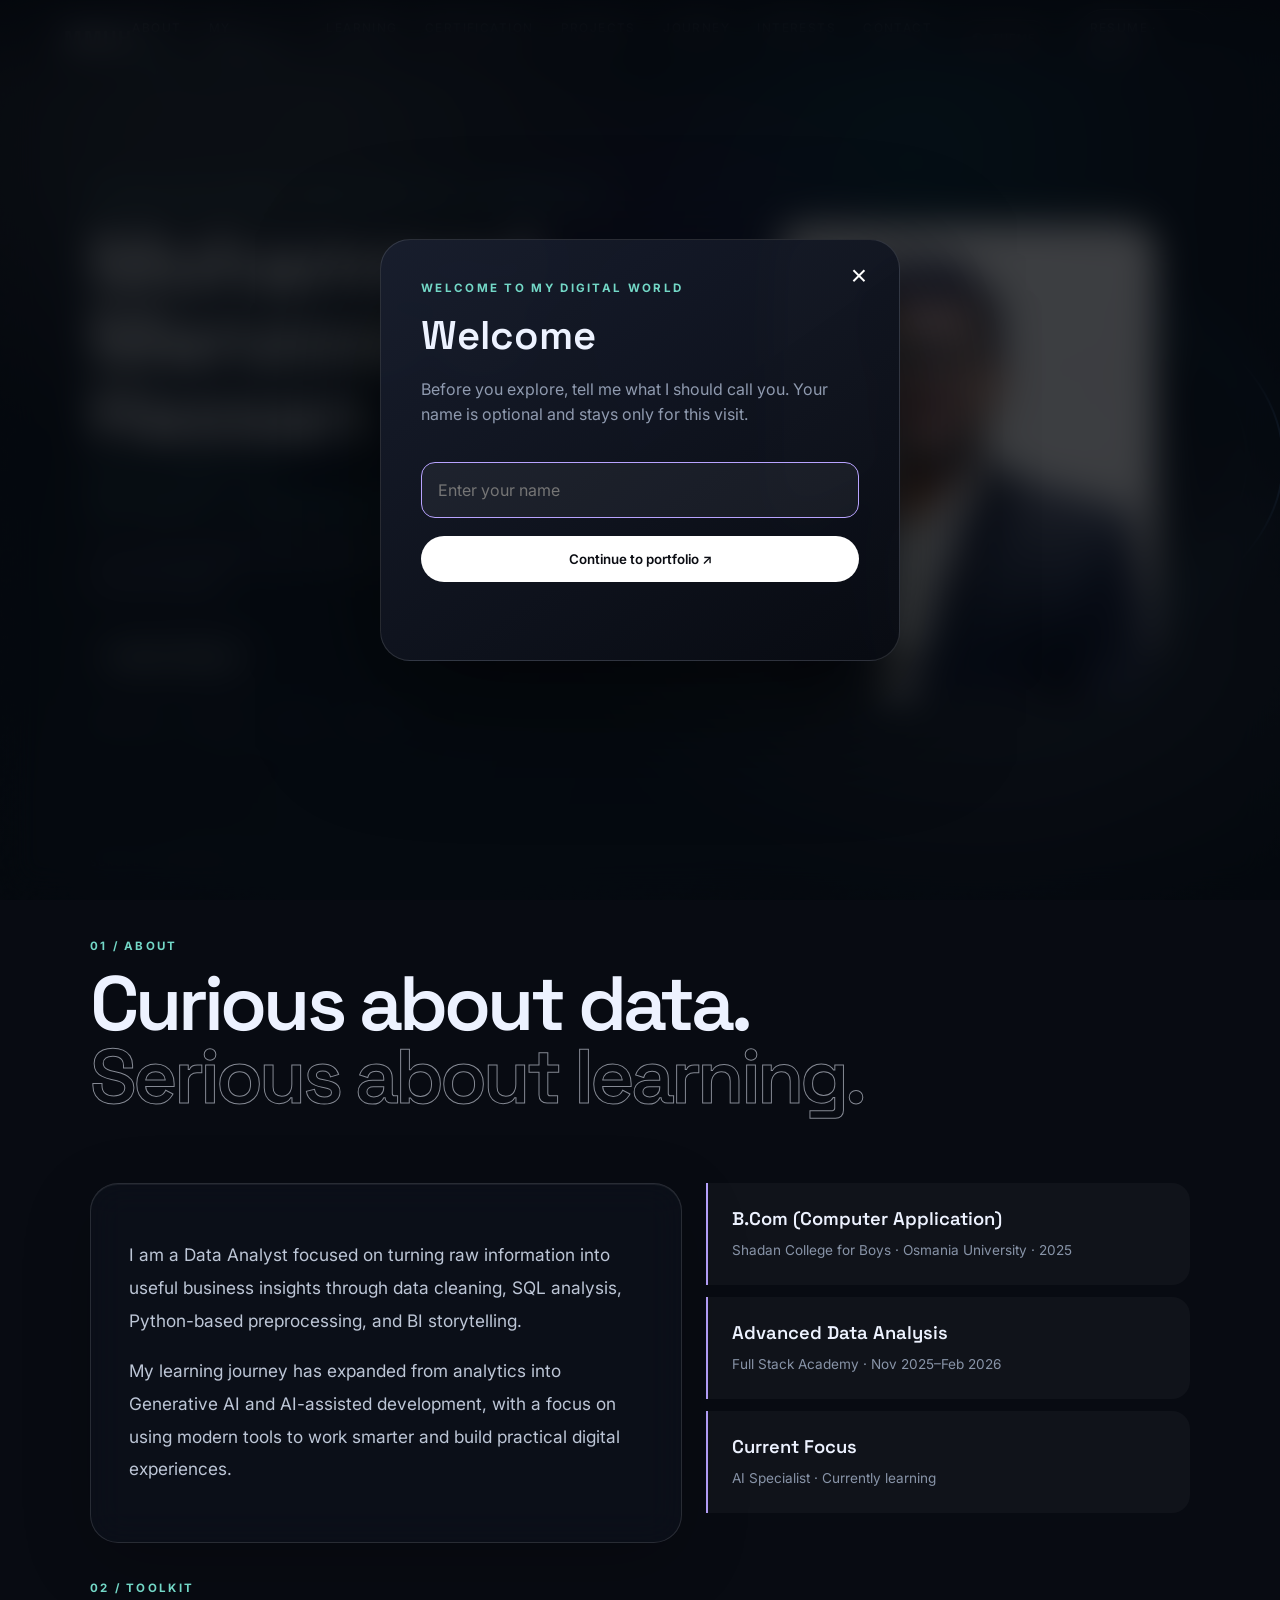
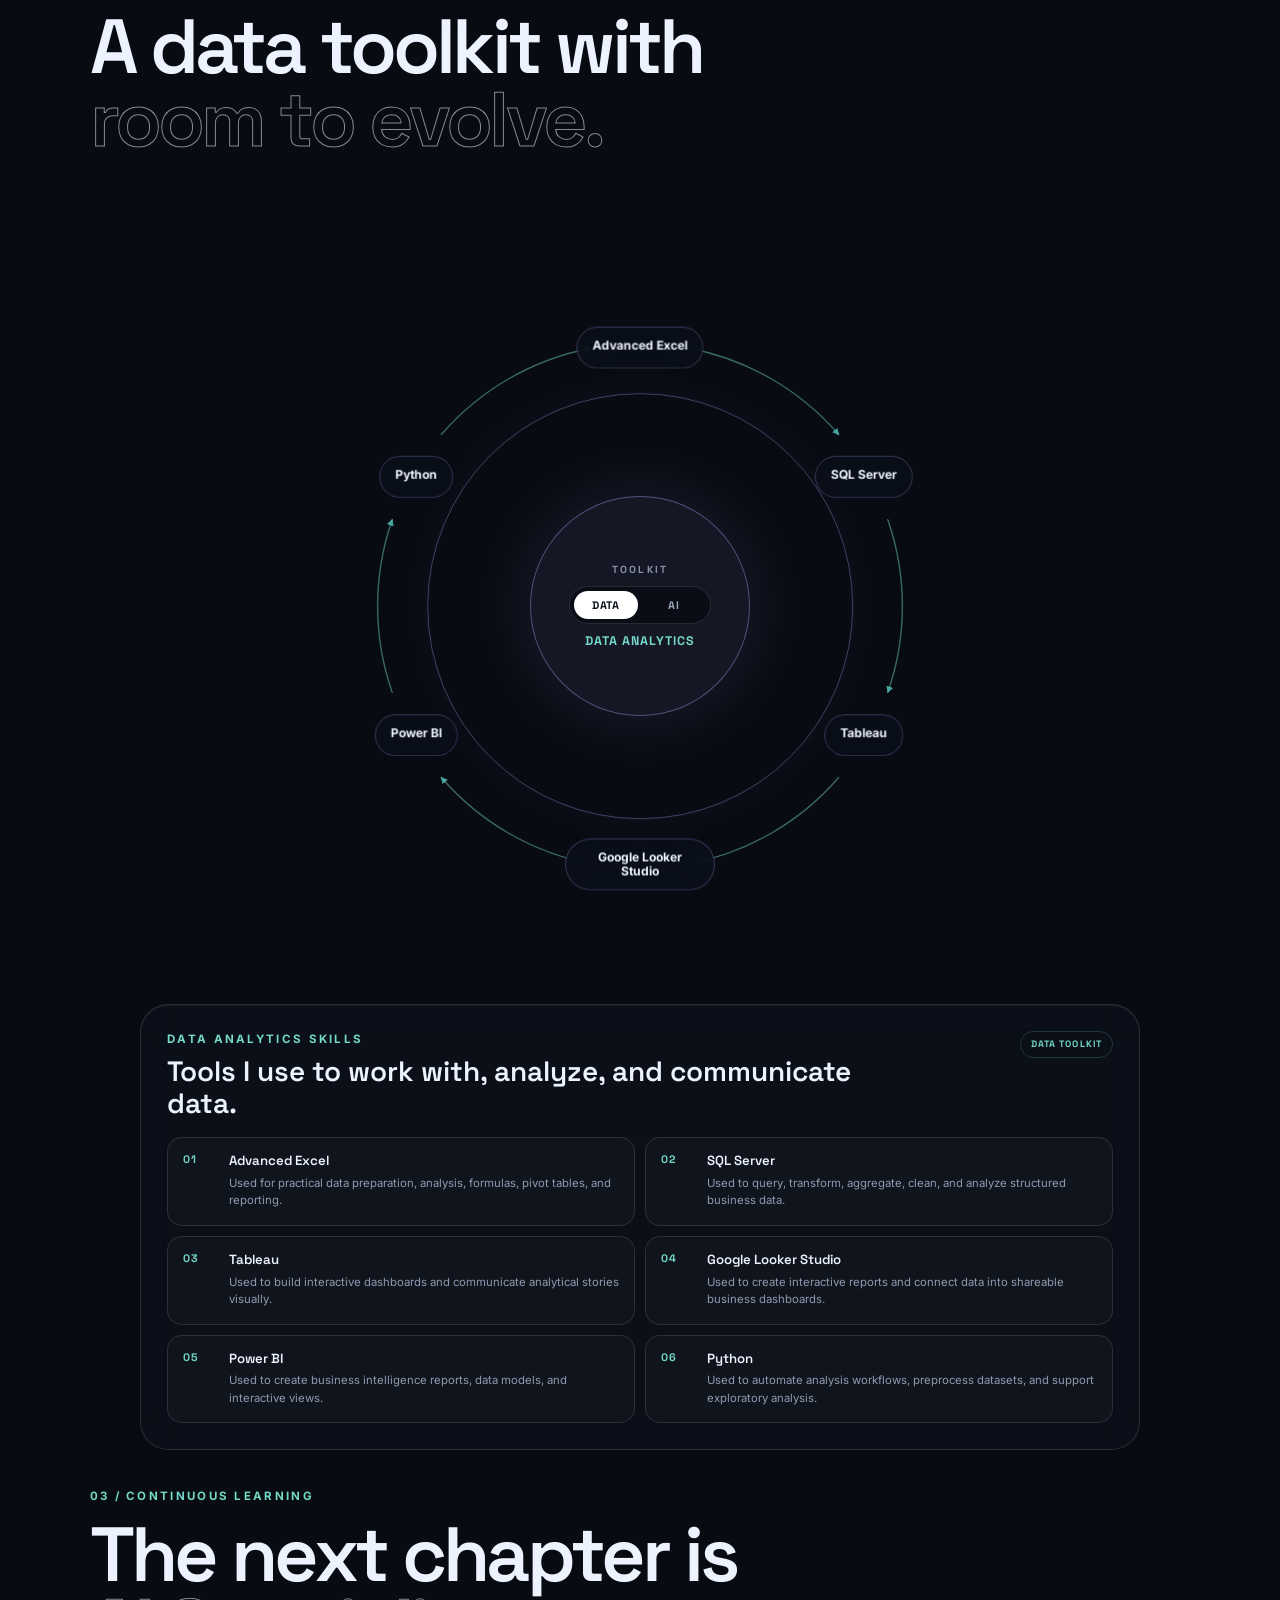
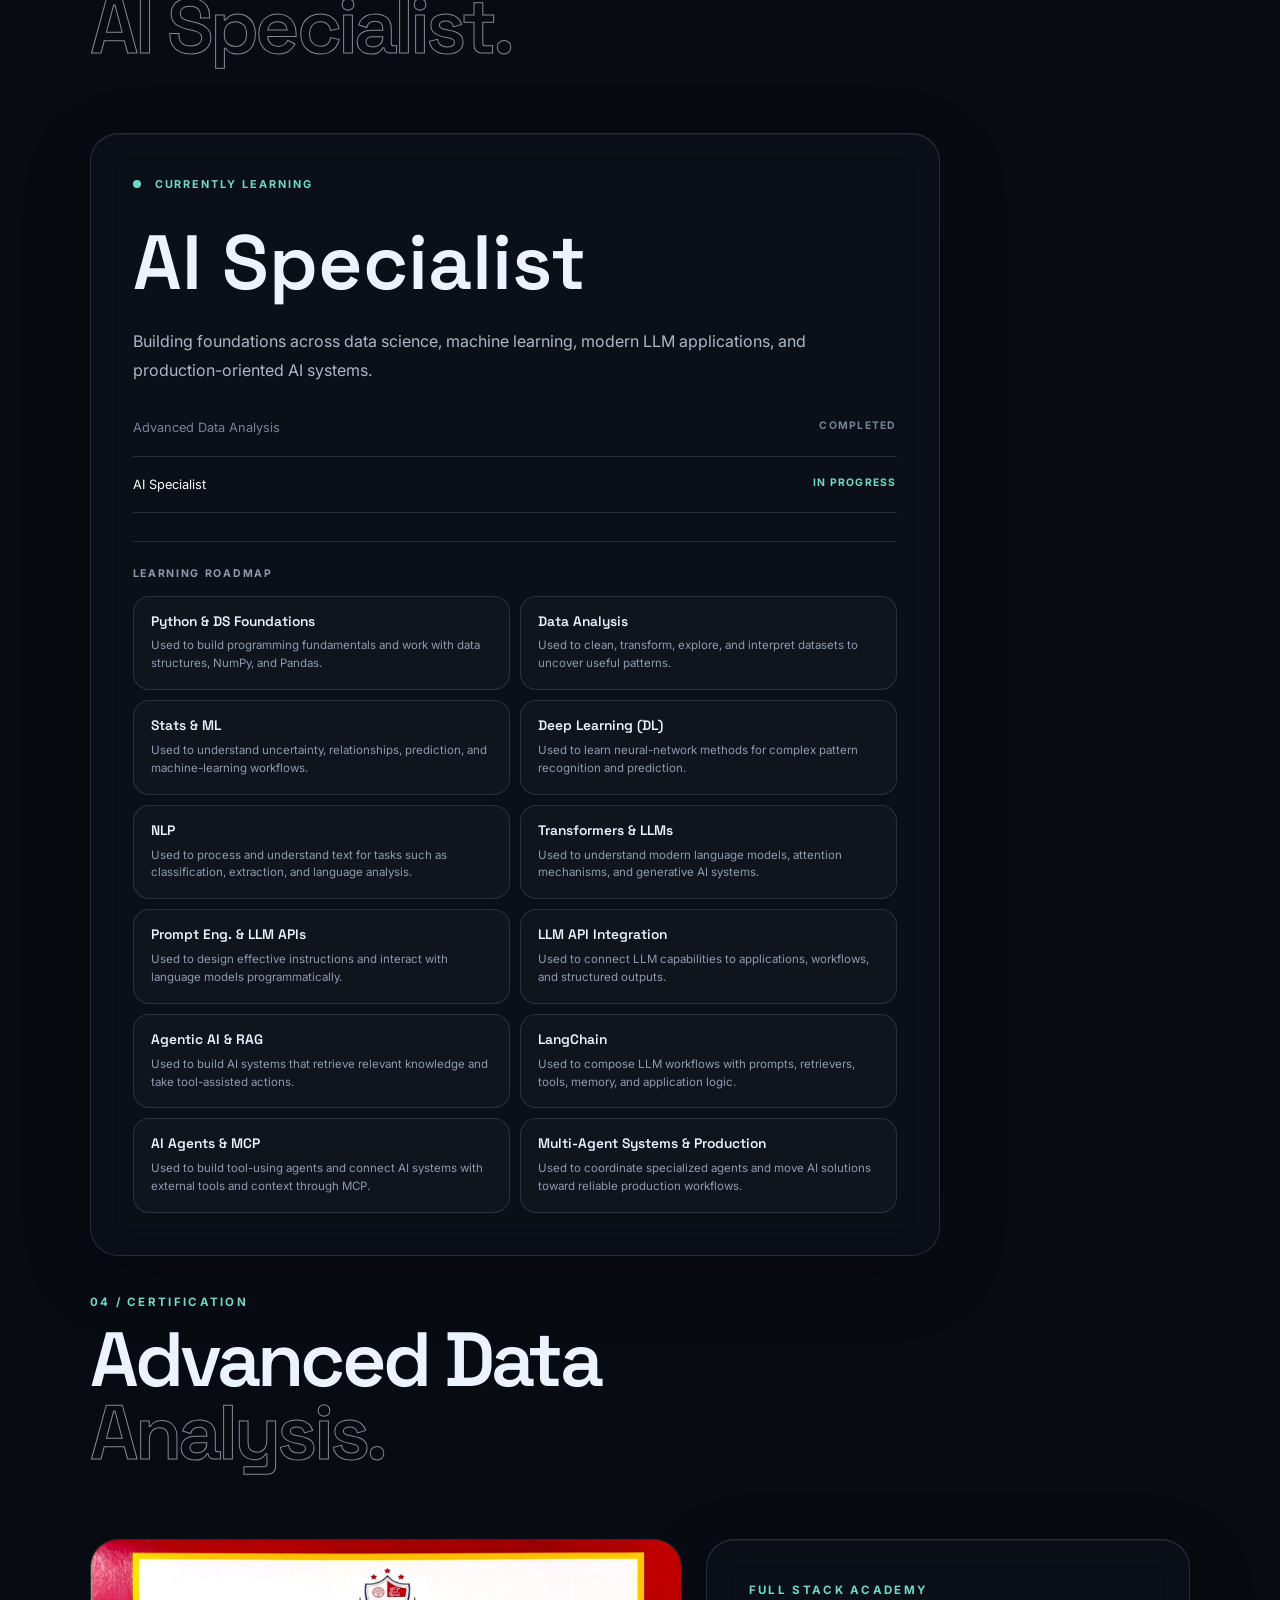
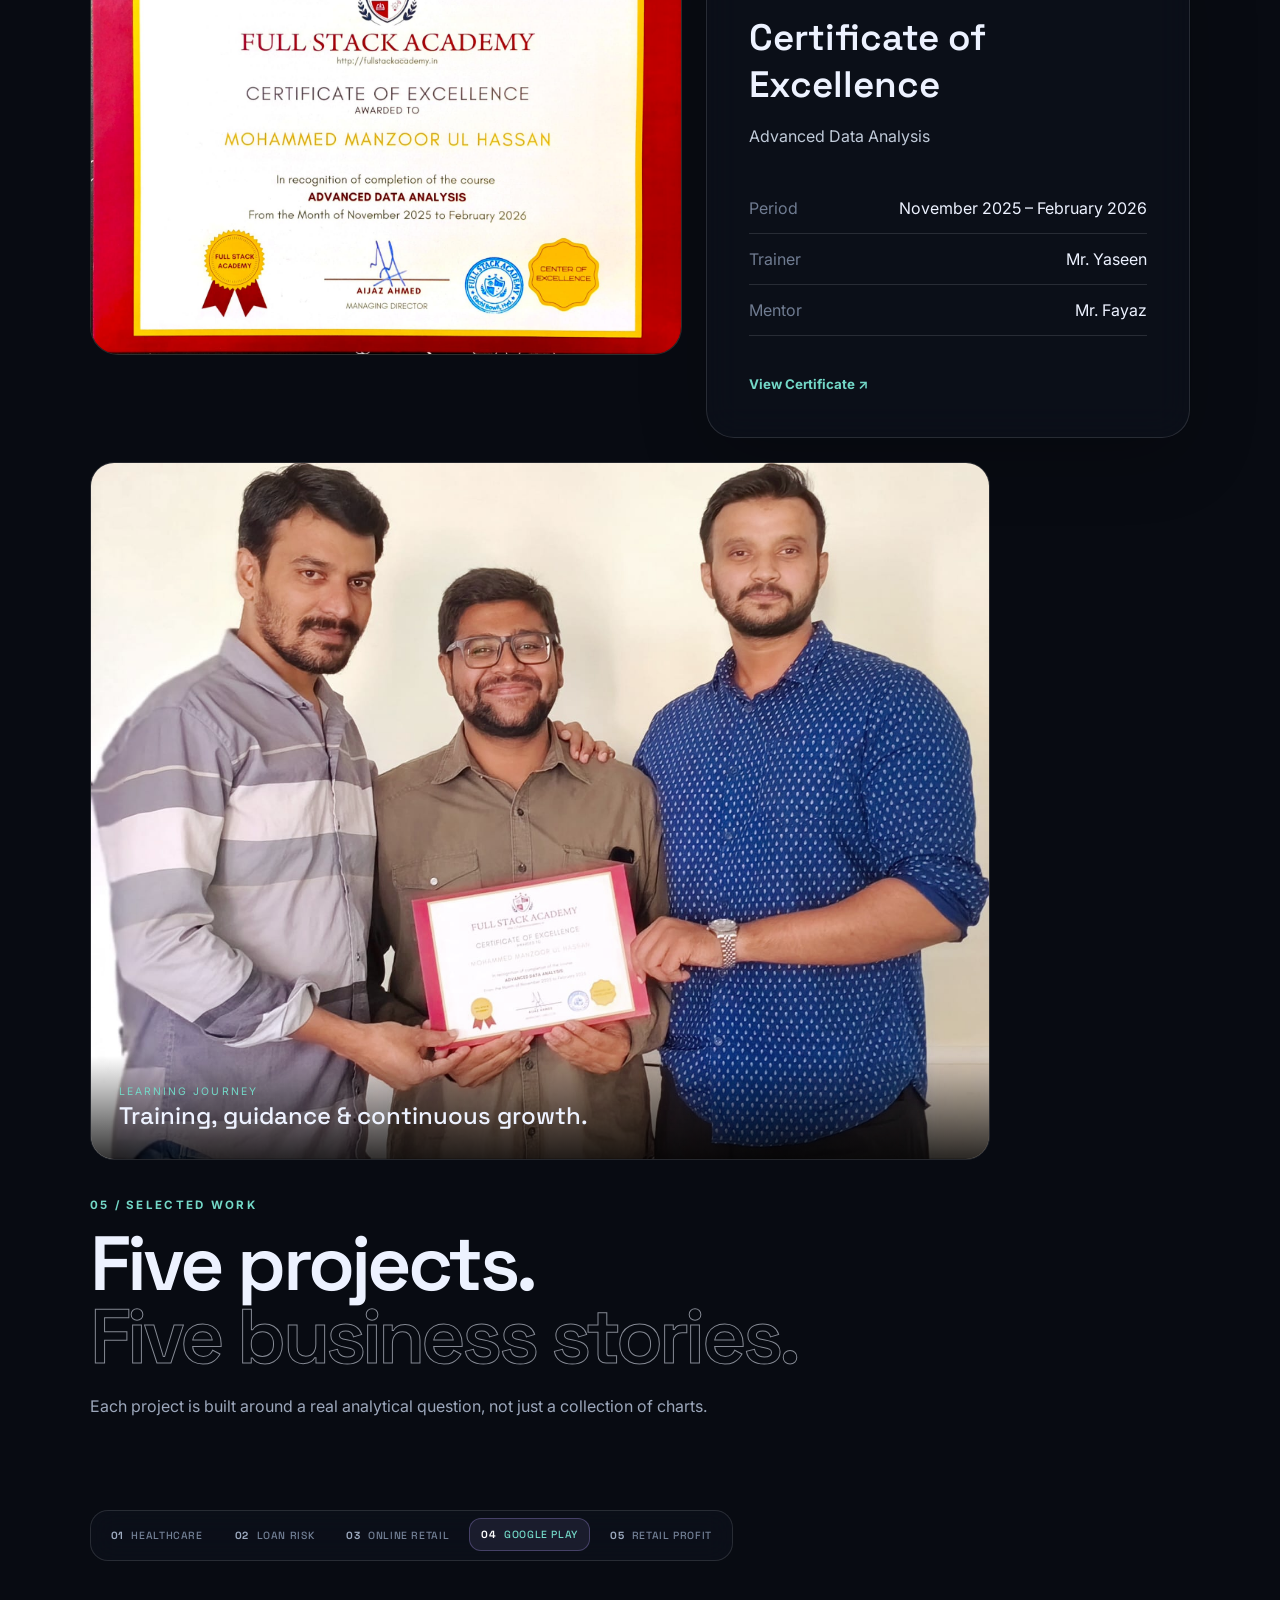
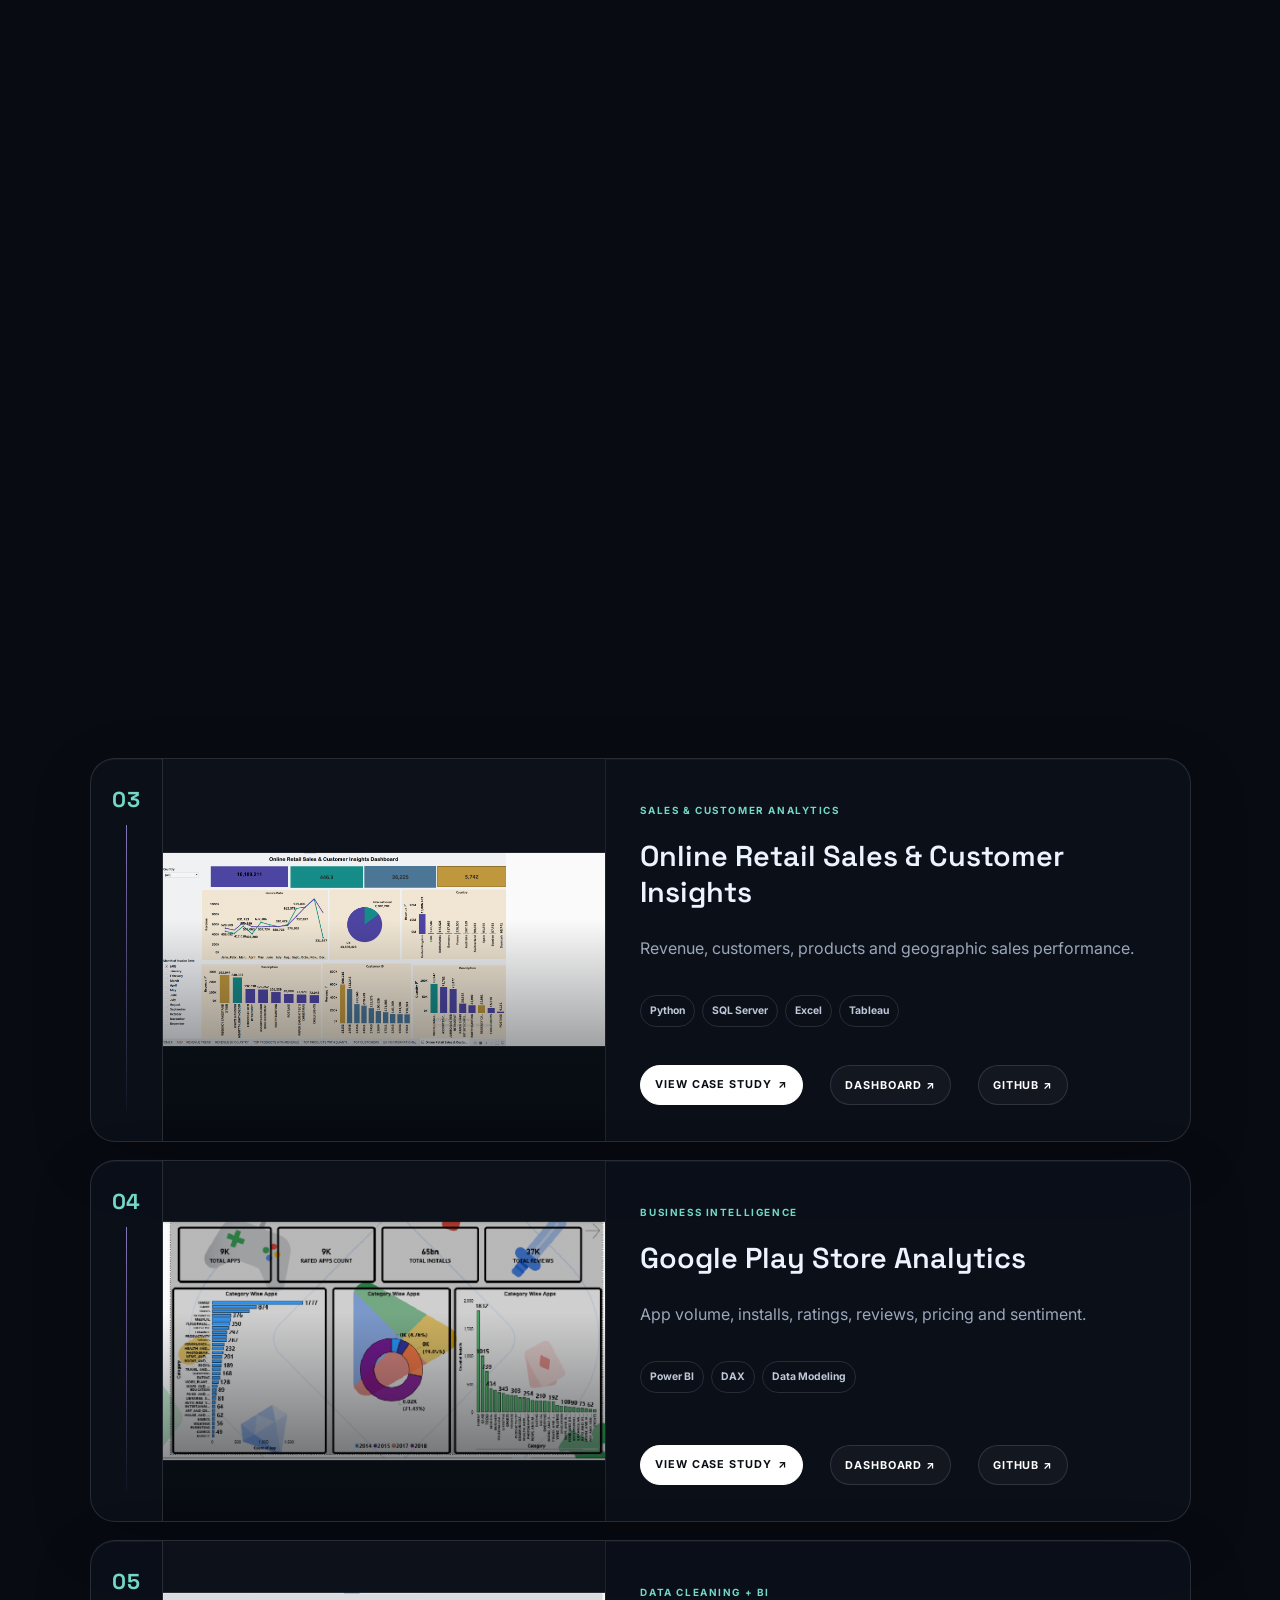
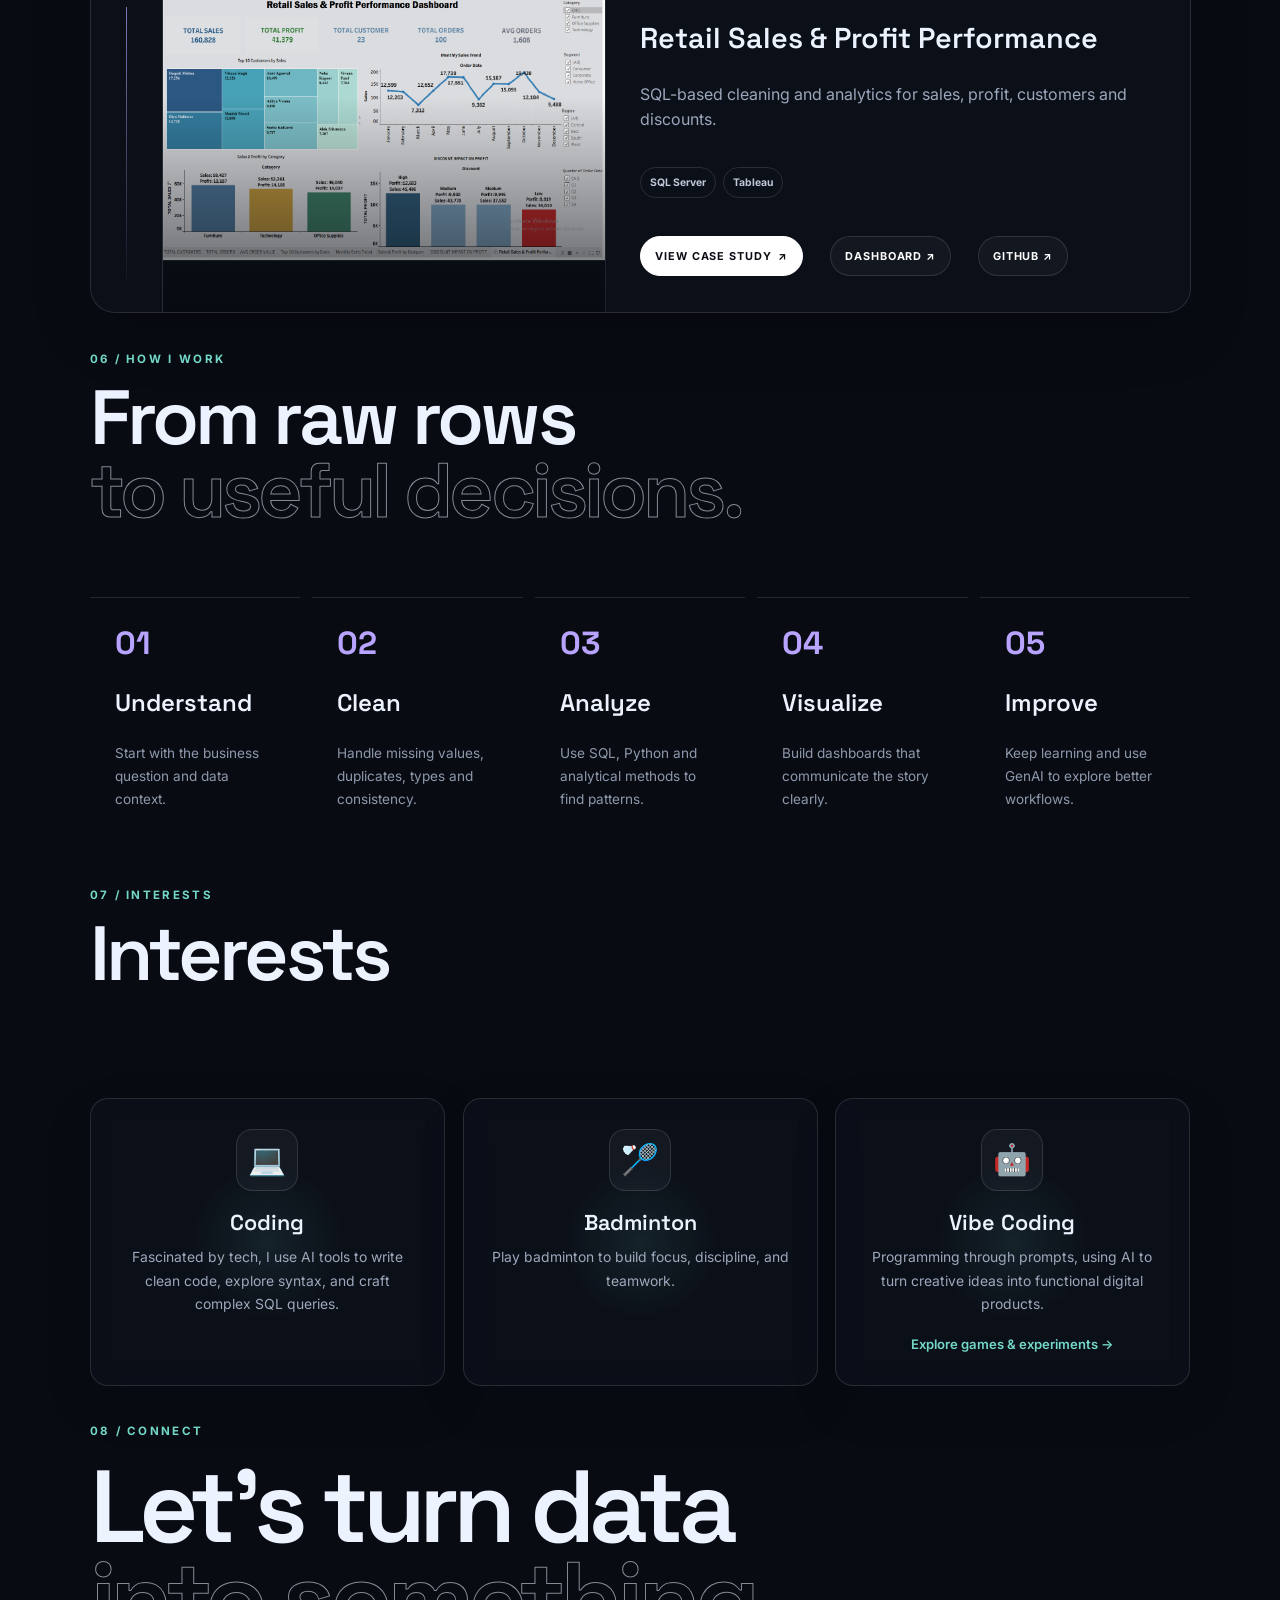
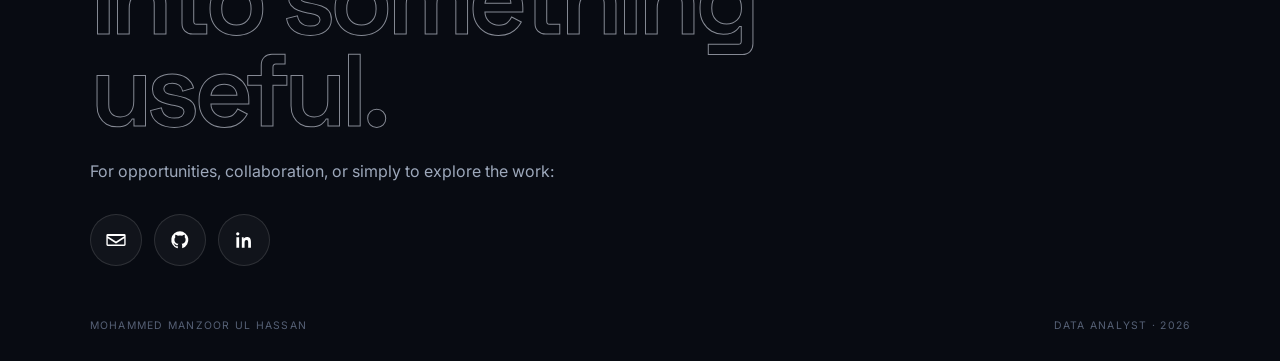
==== commit 49498bef: "Add files via upload Fix: smooth profile card flip across devices" ====
--- a/index.html
+++ b/index.html
@@ -124,7 +124,7 @@
             </div>
             <div class="photo-face photo-face-back" aria-hidden="true">
               <div class="photo-card photo-card-back" data-video-src="assets/profile-video.mp4">
-                <video class="profile-video" id="profileVideo" playsinline preload="metadata" poster="assets/profile.jpeg" aria-label="Mohammed Manzoor Ul Hassan profile video"></video>
+                <video class="profile-video" id="profileVideo" src="assets/profile-video.mp4" playsinline preload="metadata" poster="assets/profile.jpeg" aria-label="Mohammed Manzoor Ul Hassan profile video"></video>
                 <div class="photo-tag photo-tag-video">Data Analyst</div>
               </div>
             </div>
--- a/styles.css
+++ b/styles.css
@@ -455,9 +455,10 @@
   position: relative;
   width: min(380px, 72vw);
   transform-style: preserve-3d;
-  transition: transform 0.35s var(--ease);
+  transition: none;
   will-change: transform;
   perspective: 1200px;
+  contain: layout paint style;
 }
 
 .photo-flip {
@@ -465,12 +466,18 @@
   width: 100%;
   aspect-ratio: 4 / 5;
   transform-style: preserve-3d;
-  transition: transform 0.78s cubic-bezier(.2,.72,.2,1);
+  transition: transform 0.66s cubic-bezier(.16,.82,.22,1);
   will-change: transform;
+  transform: translateZ(0);
+  -webkit-transform: translateZ(0);
 }
 
 .photo-depth.is-flipped .photo-flip {
-  transform: rotateY(180deg);
+  transform: translateZ(0) rotateY(180deg);
+}
+
+.photo-depth.is-flipping {
+  pointer-events: none;
 }
 
 .photo-face {
@@ -479,6 +486,7 @@
   transform-style: preserve-3d;
   backface-visibility: hidden;
   -webkit-backface-visibility: hidden;
+  transform: translateZ(0);
 }
 
 .photo-face-front {
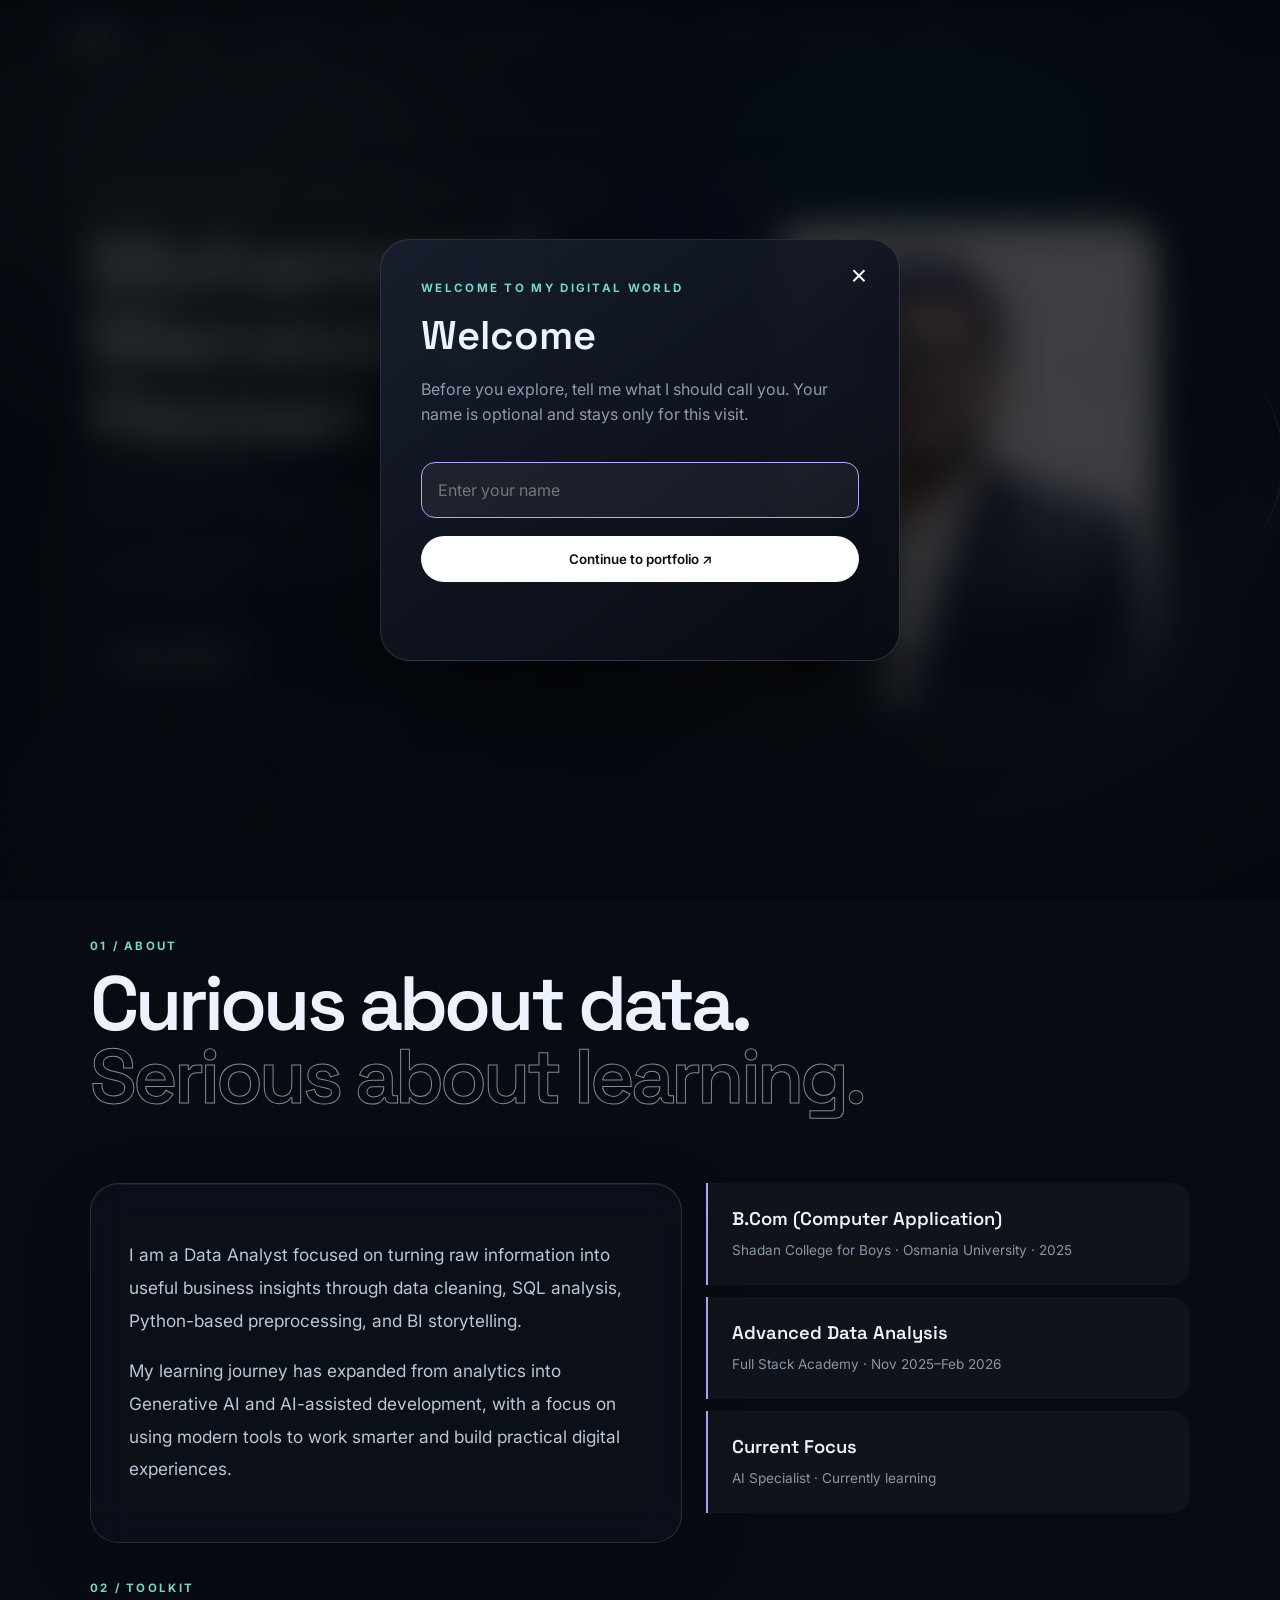
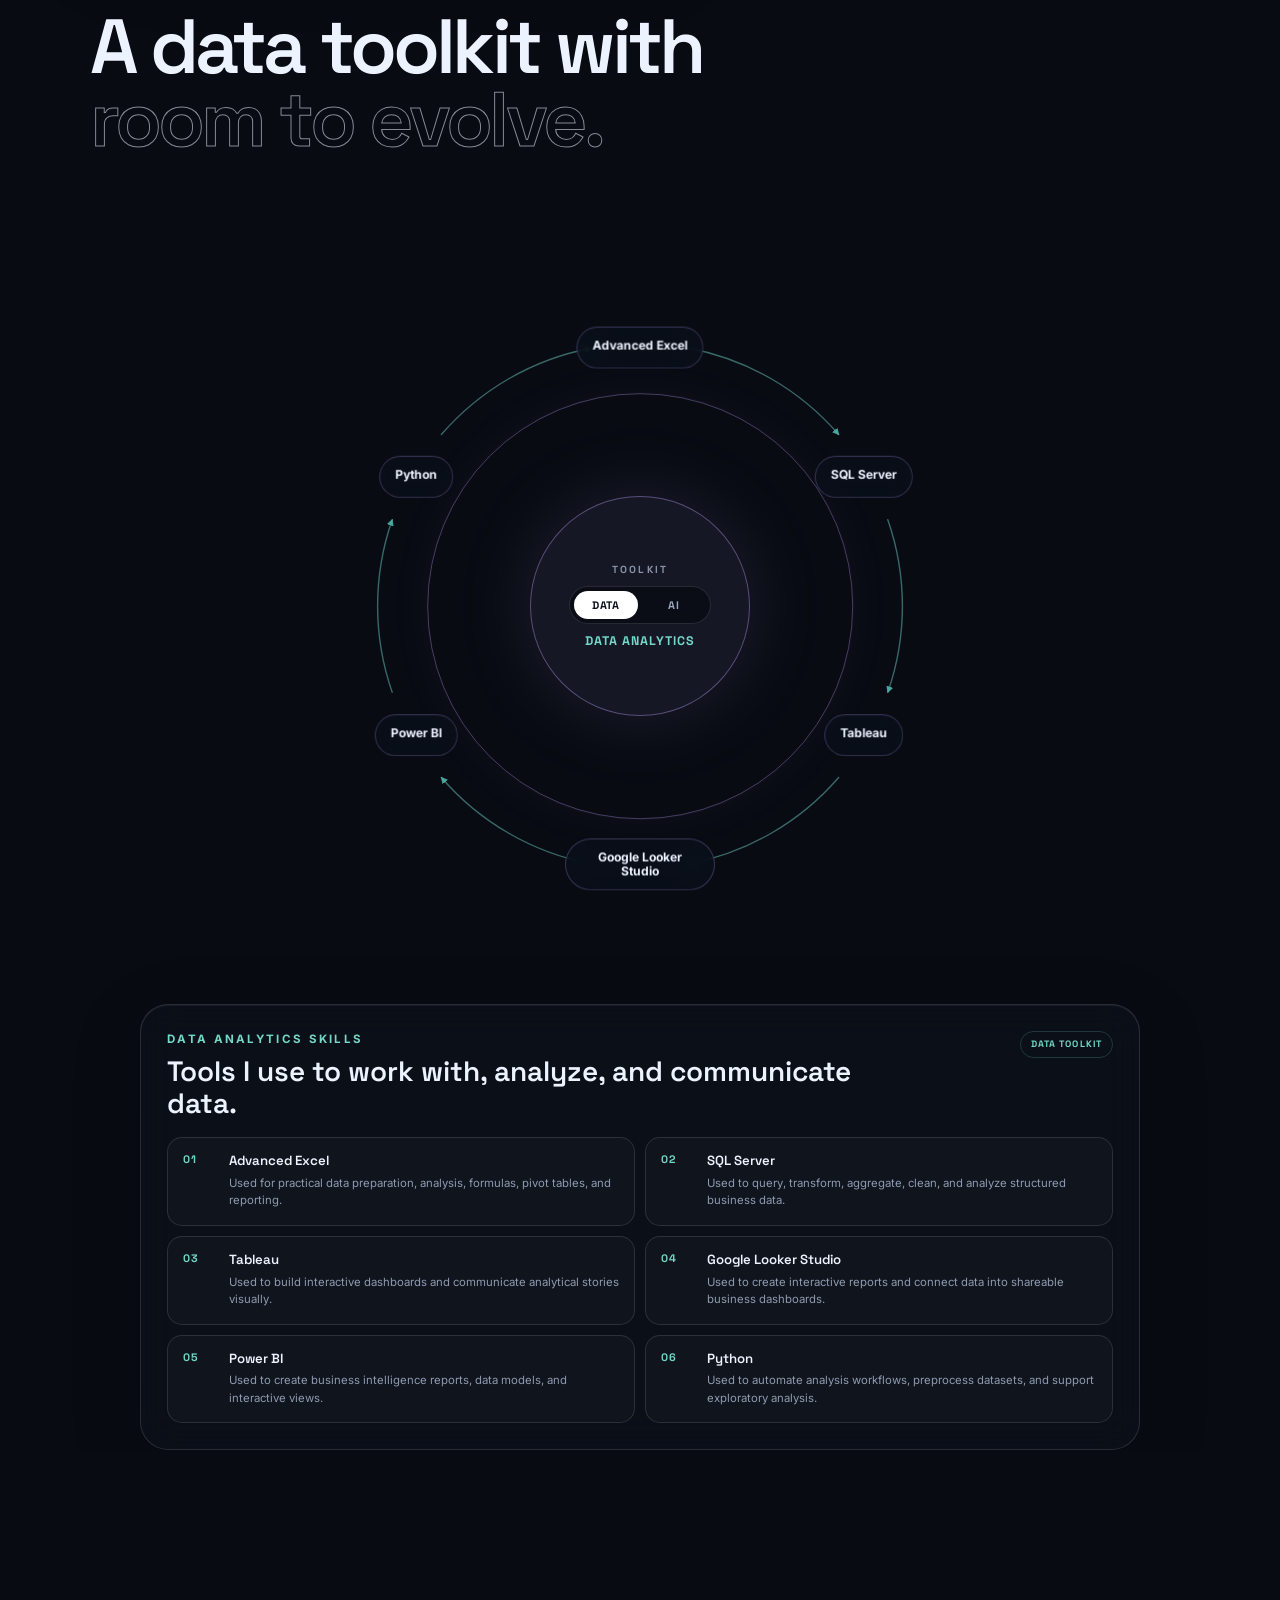
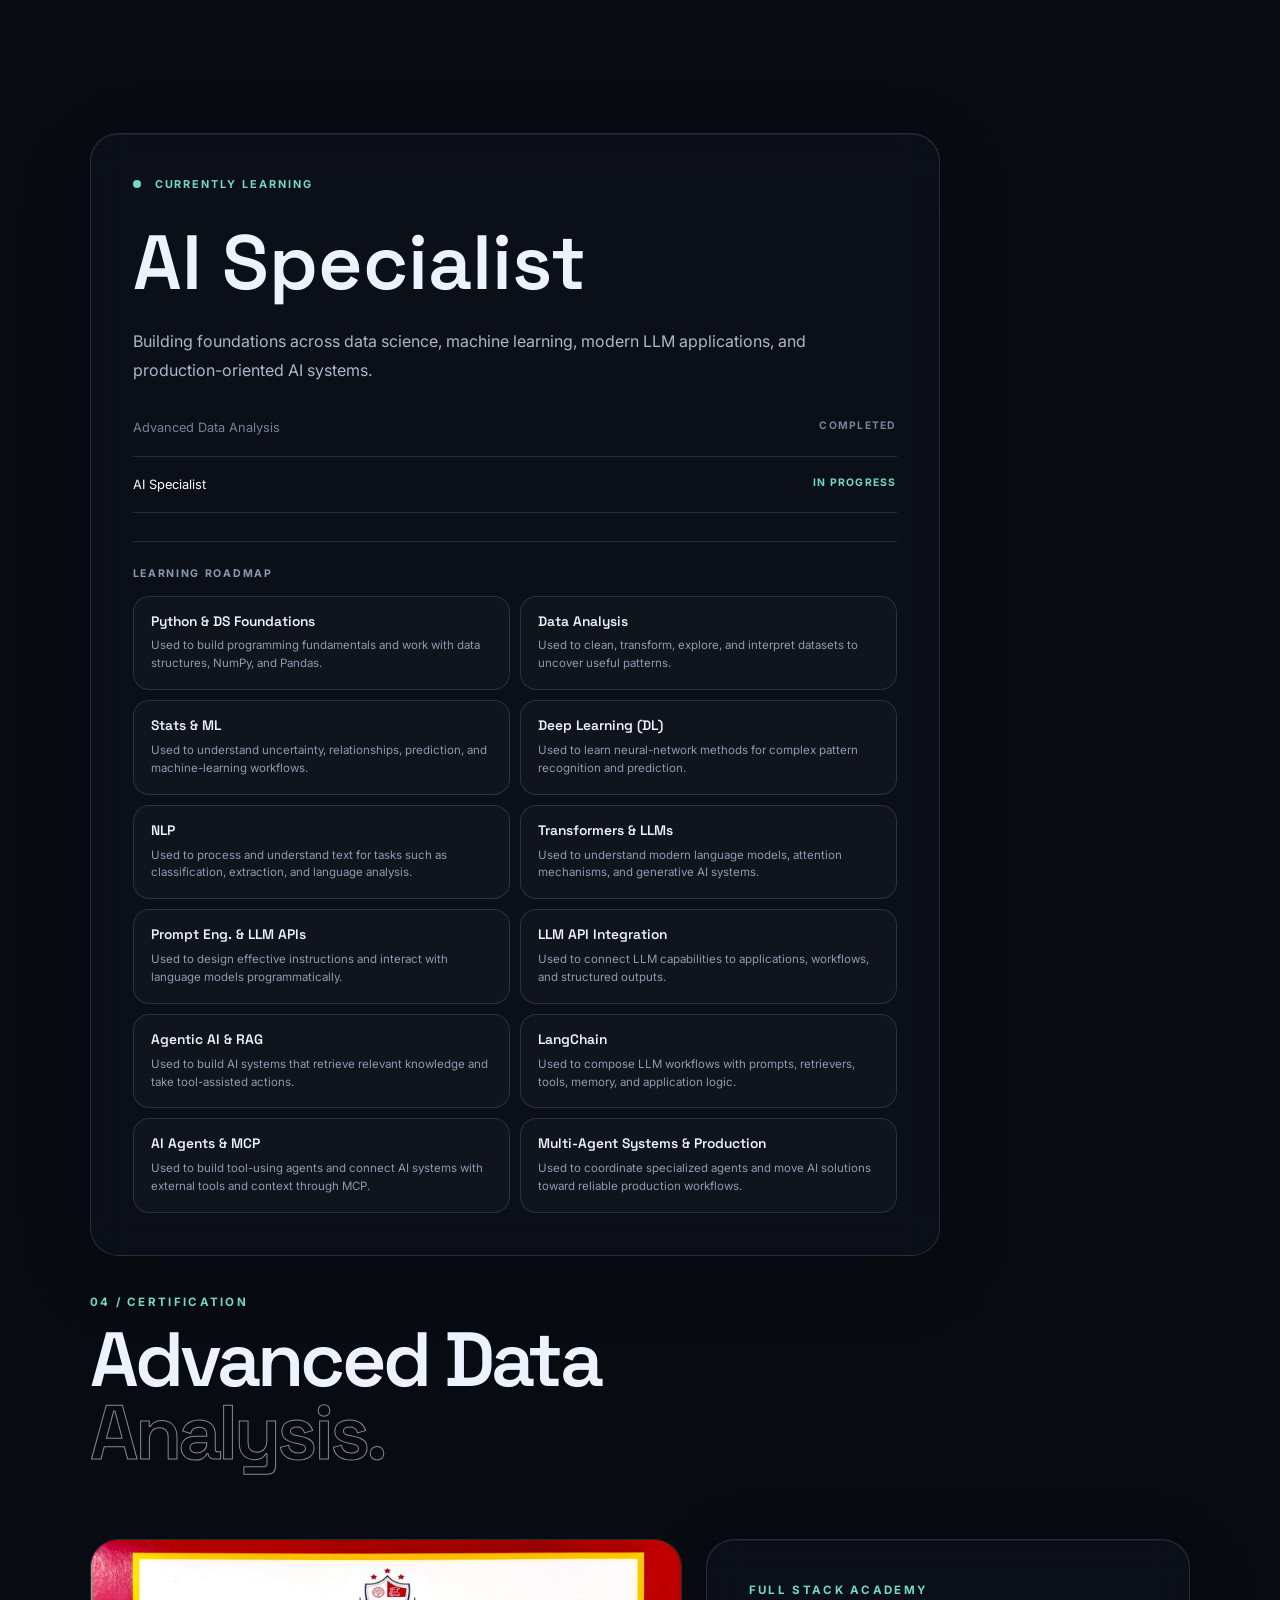
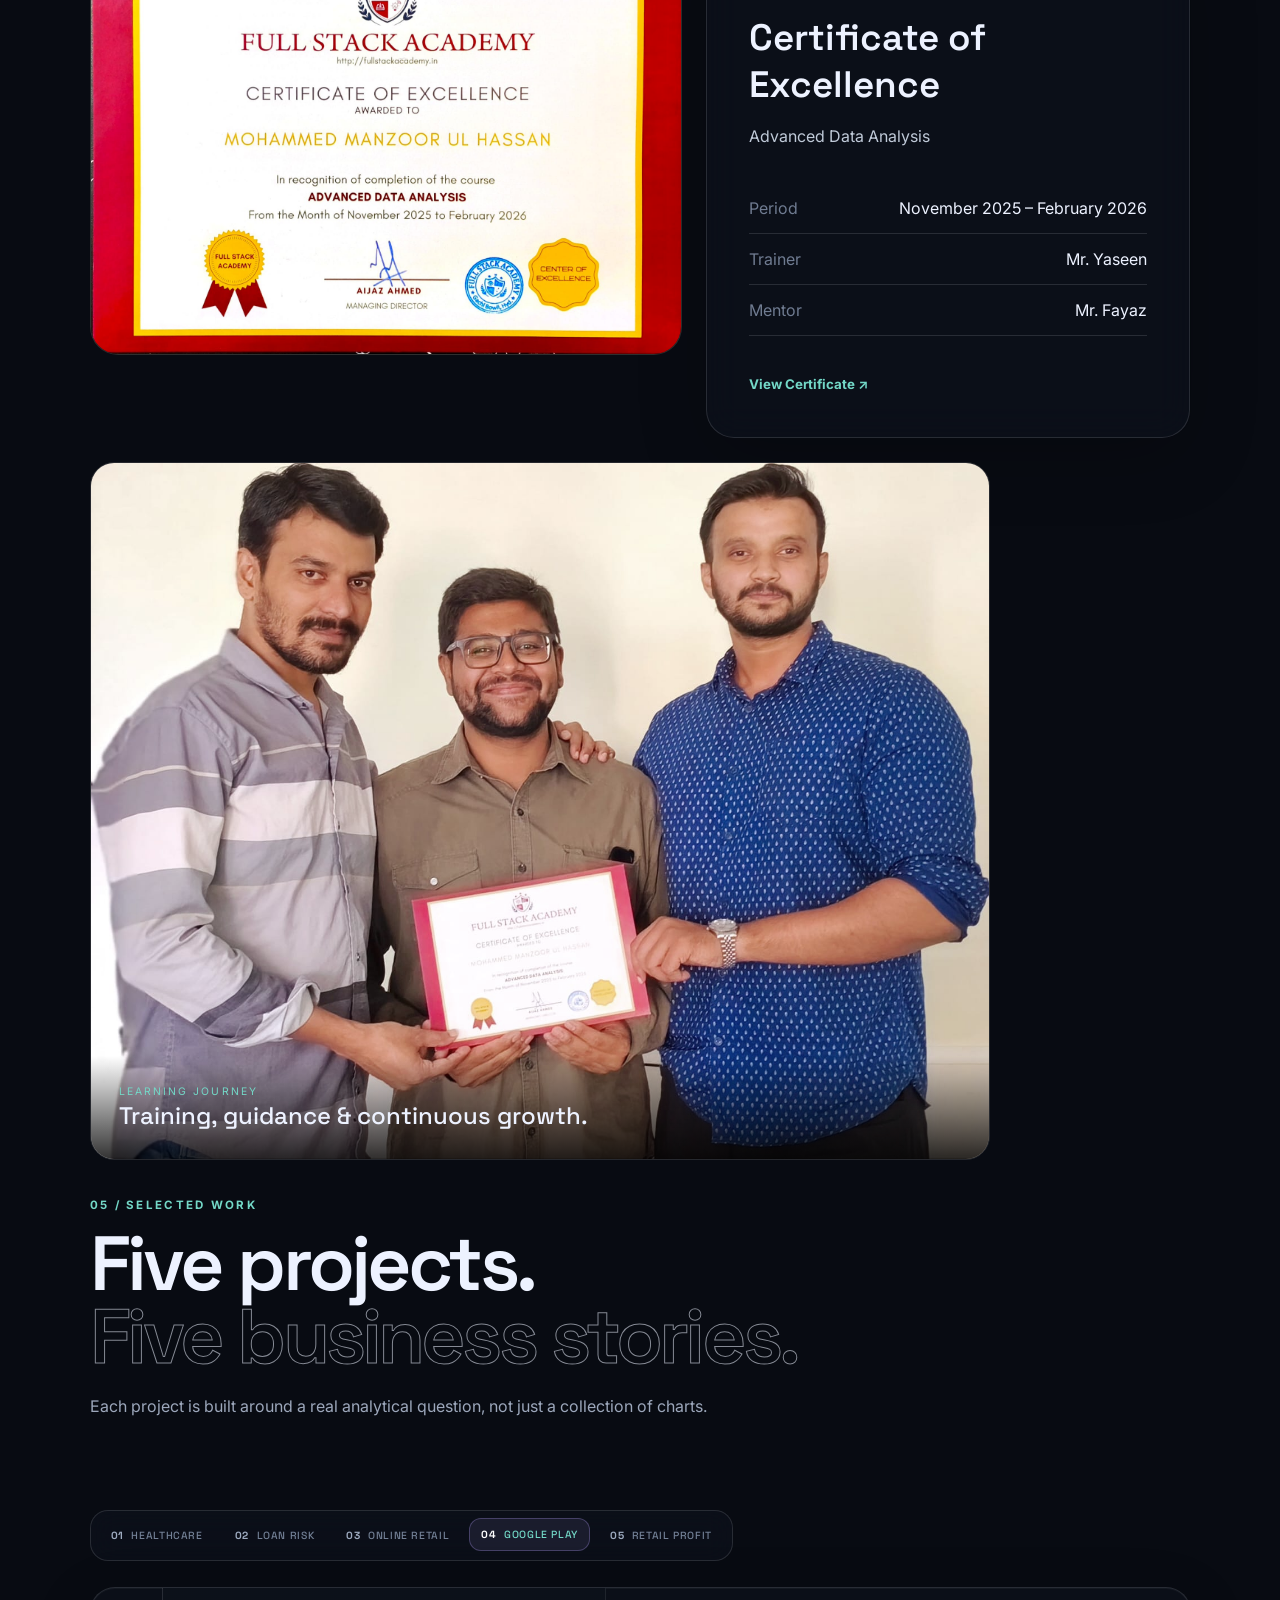
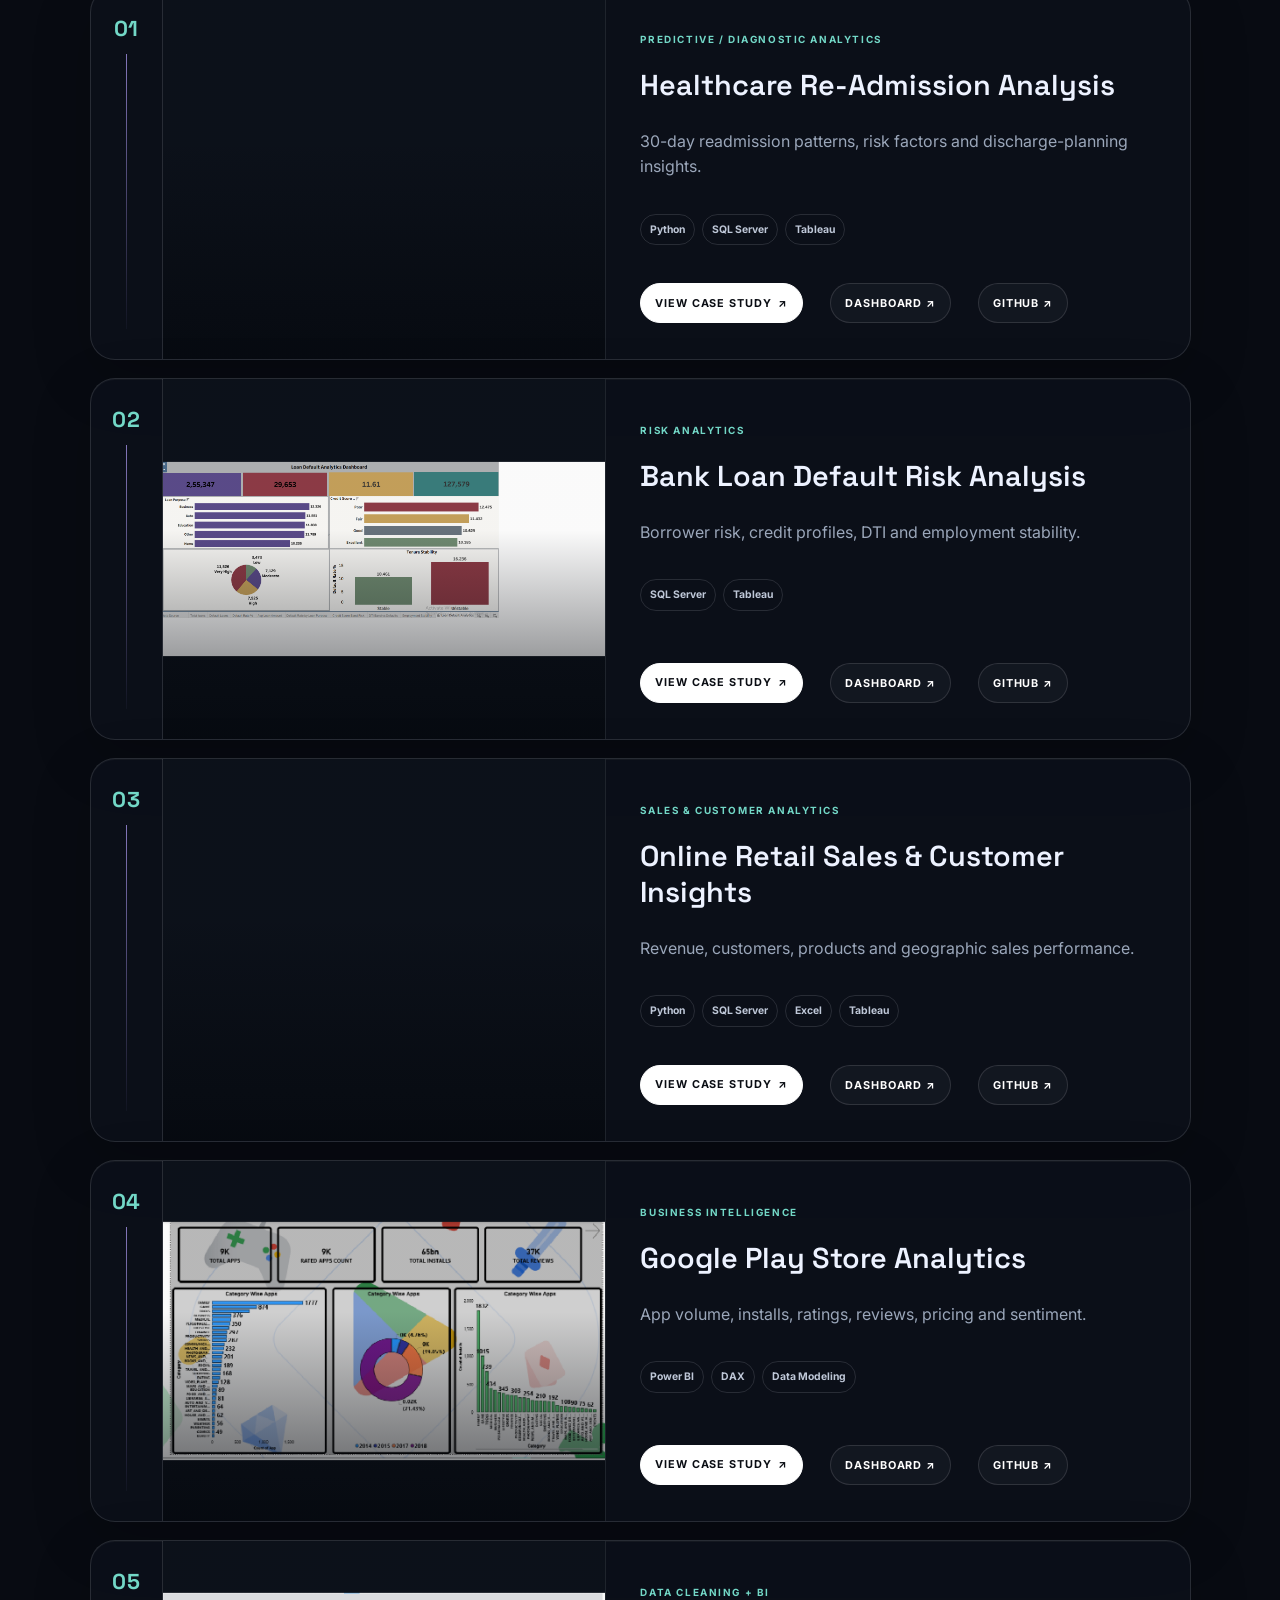
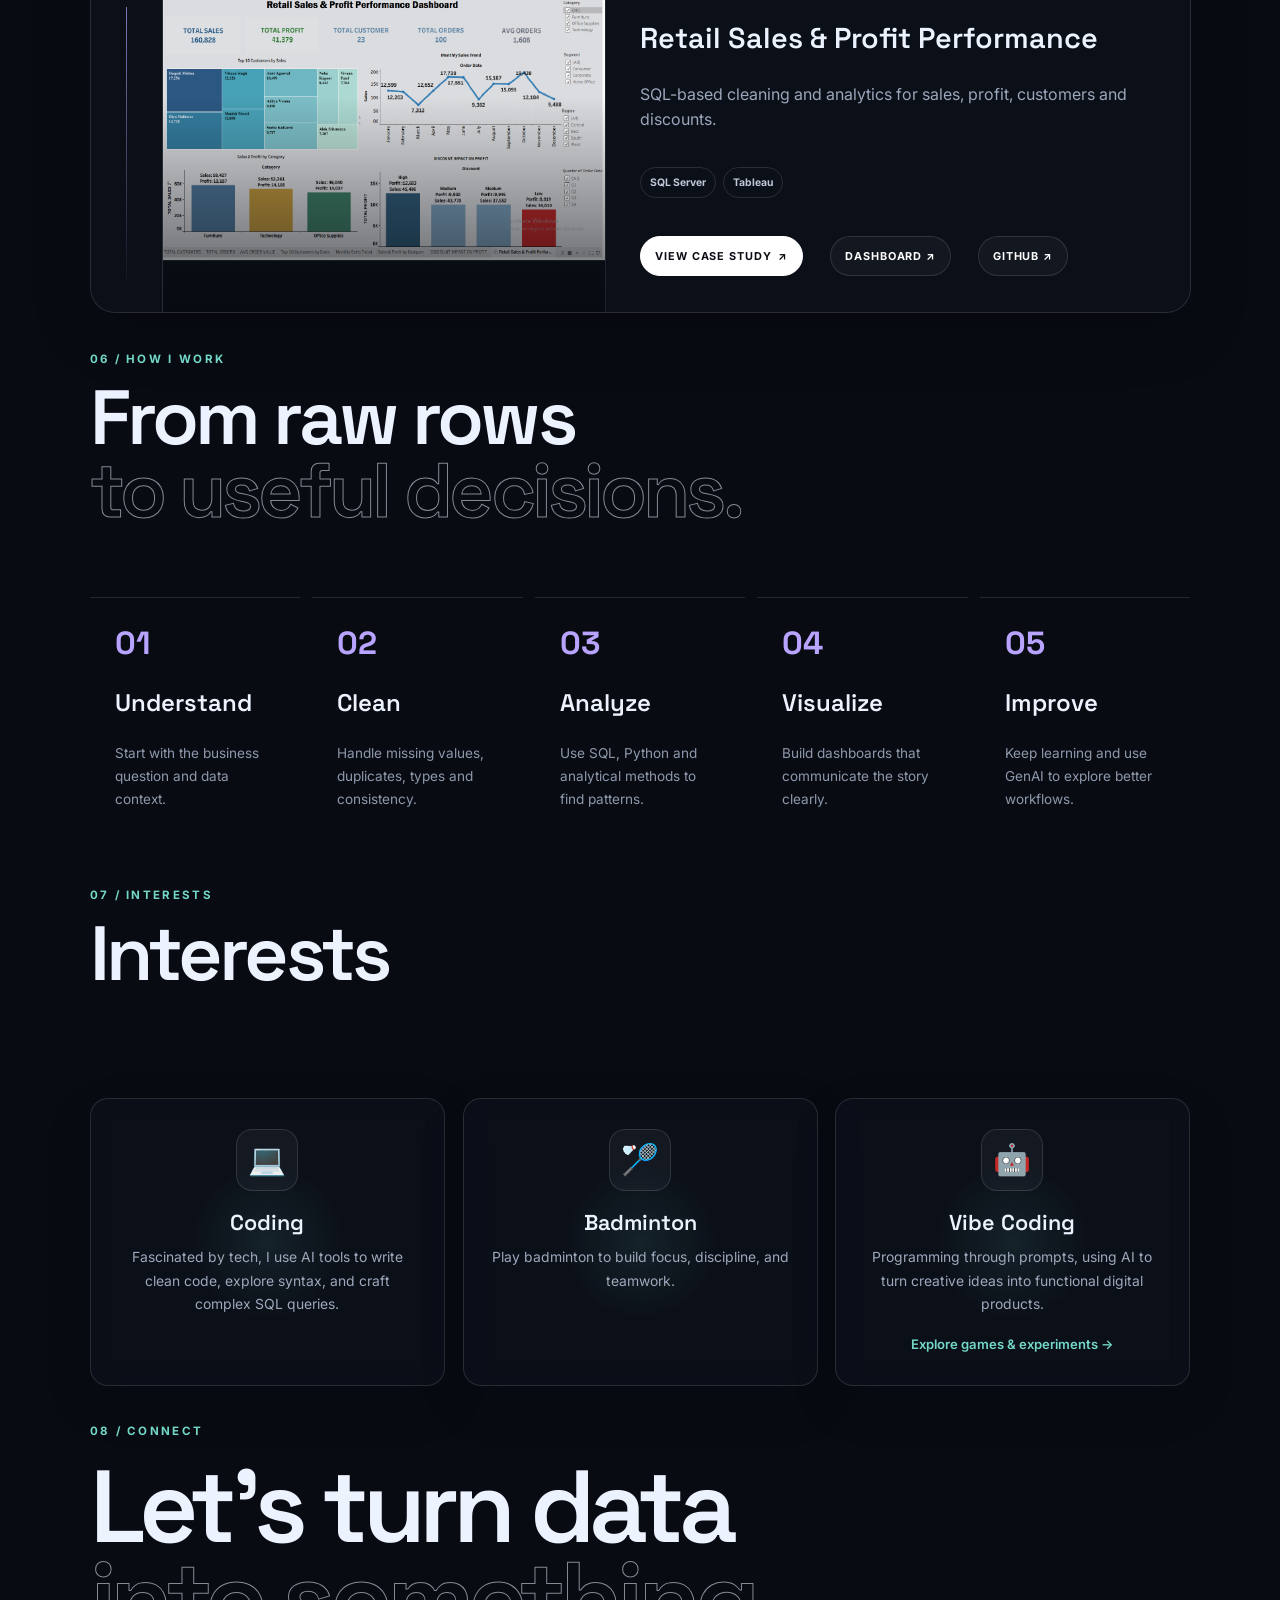
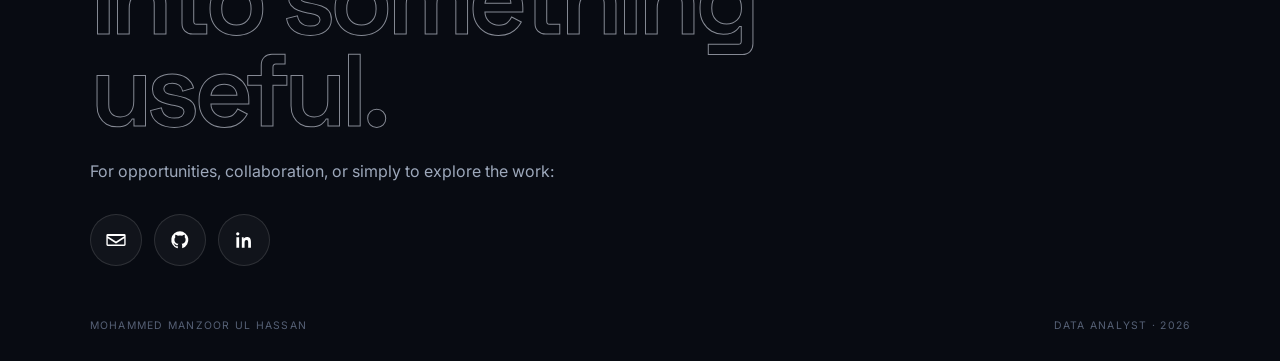
==== commit 3e93aefa: "Add files via upload Update resume and finalize portfolio" ====
--- a/index.html
+++ b/index.html
@@ -88,7 +88,7 @@
           <button type="button" class="theme-option" data-theme-choice="light" role="menuitemradio" aria-checked="false"><span class="theme-swatch light"></span><span><b>Light Mode</b><small>Blue sky · white clouds</small></span></button>
         </div>
       </div>
-      <a class="nav-resume" href="#contact" aria-label="Resume coming soon">Resume · Soon</a>
+      <a class="nav-resume" href="assets/Mohammed_Manzoor_Ul_Hassan_Resume.pdf" target="_blank" rel="noopener noreferrer" aria-label="Open resume">Resume ↗</a>
     </div>
   </header>
 
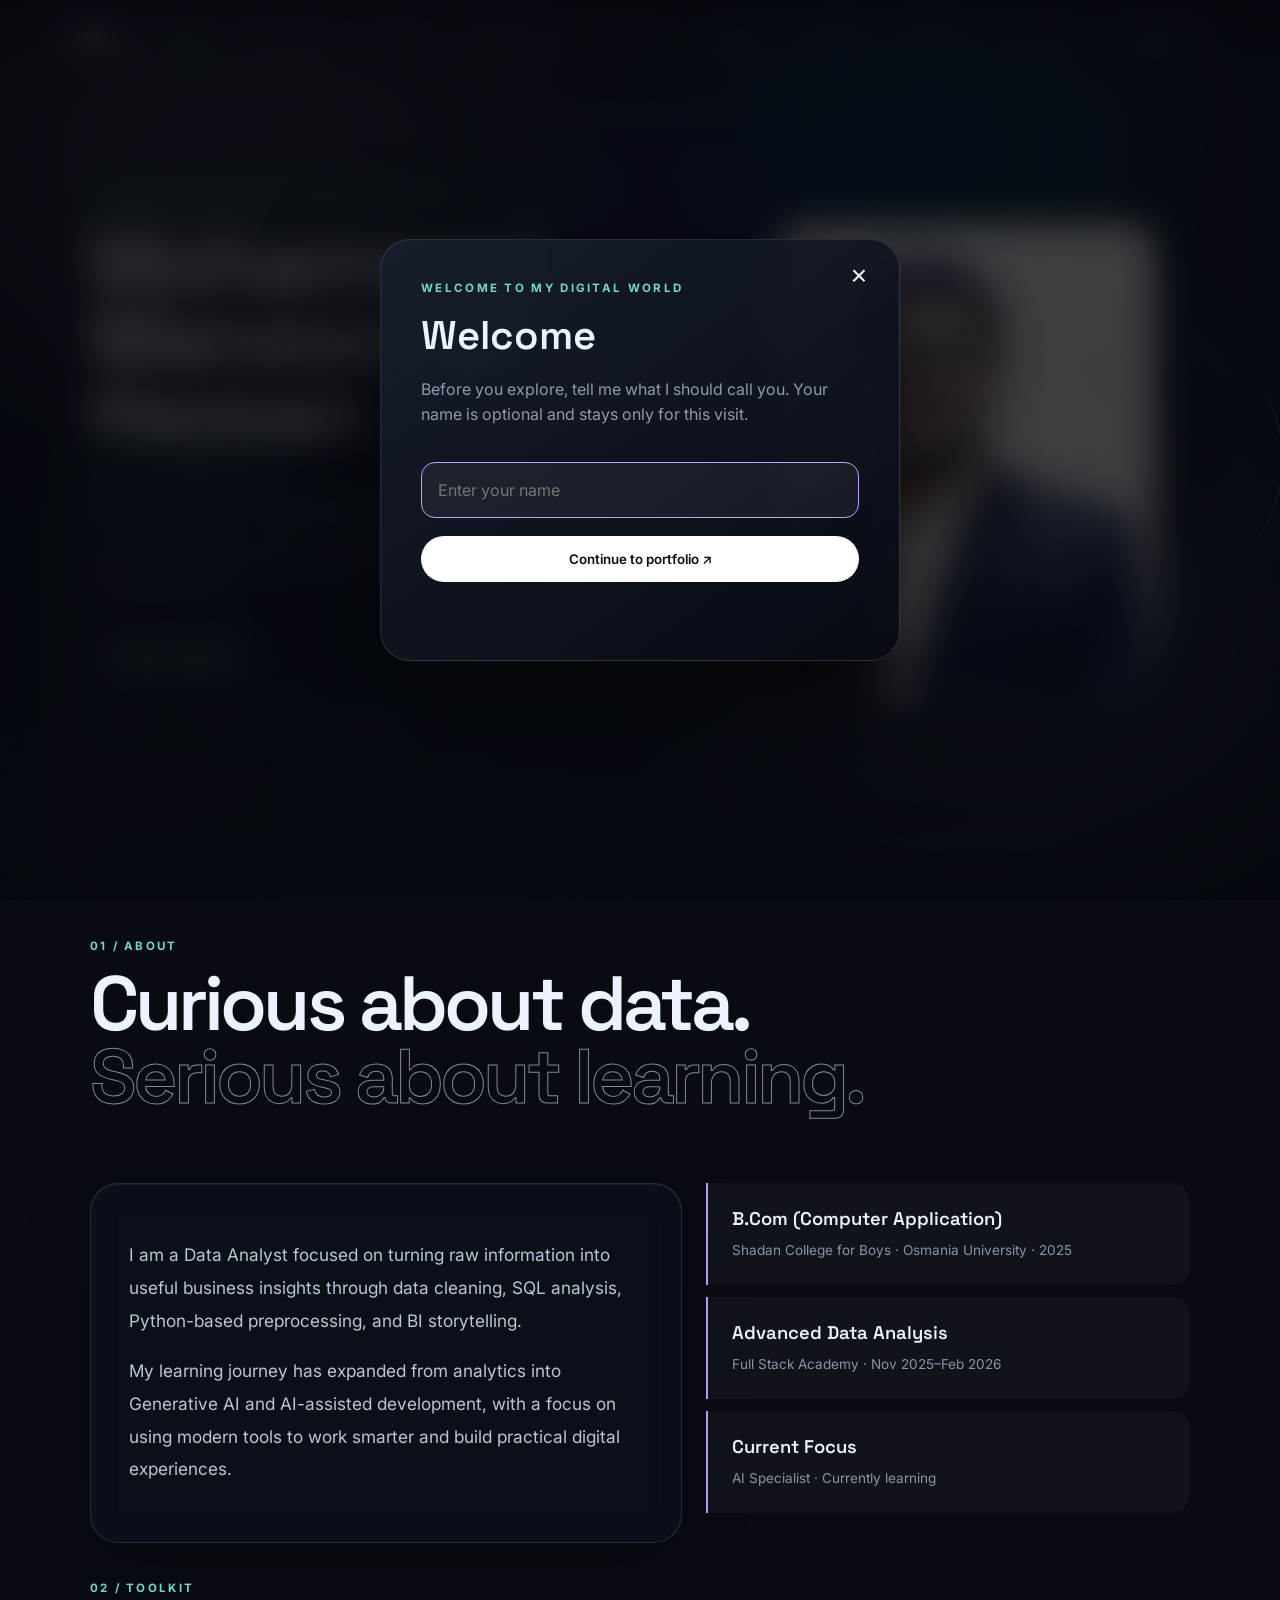
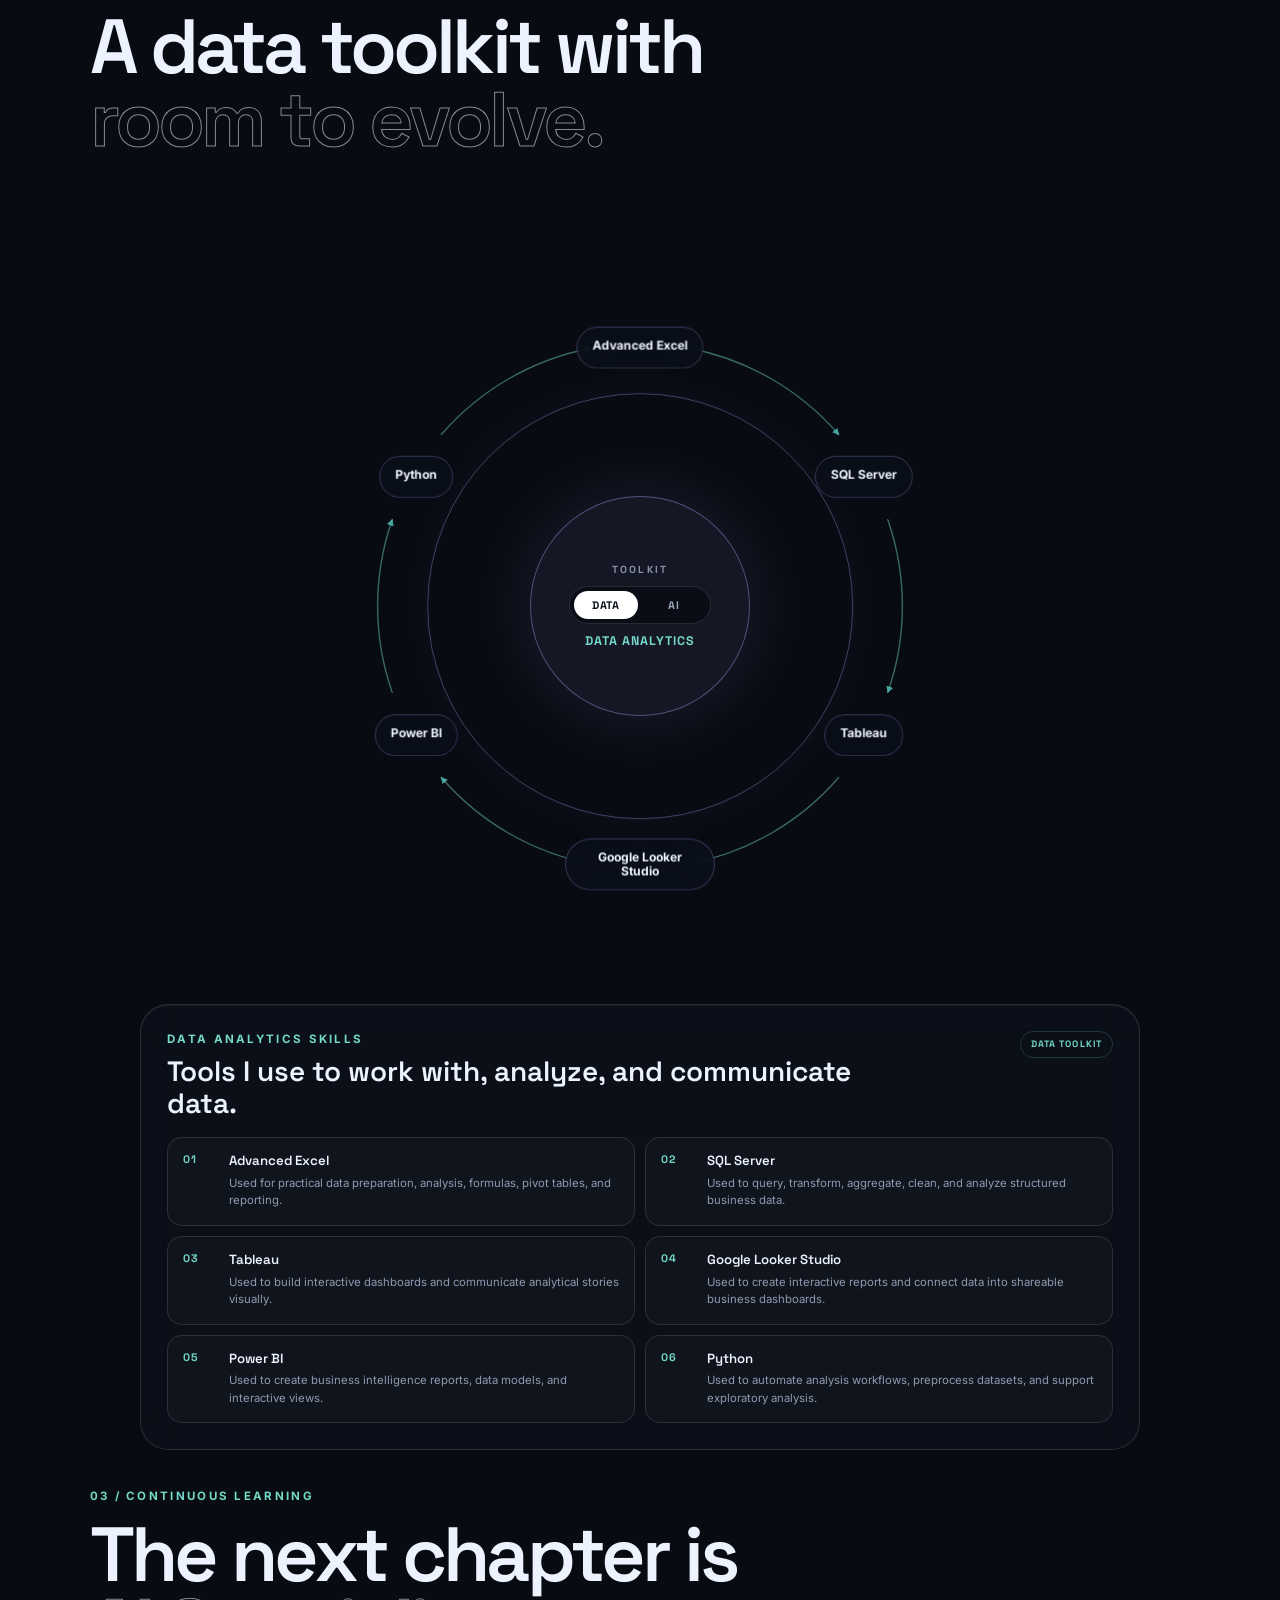
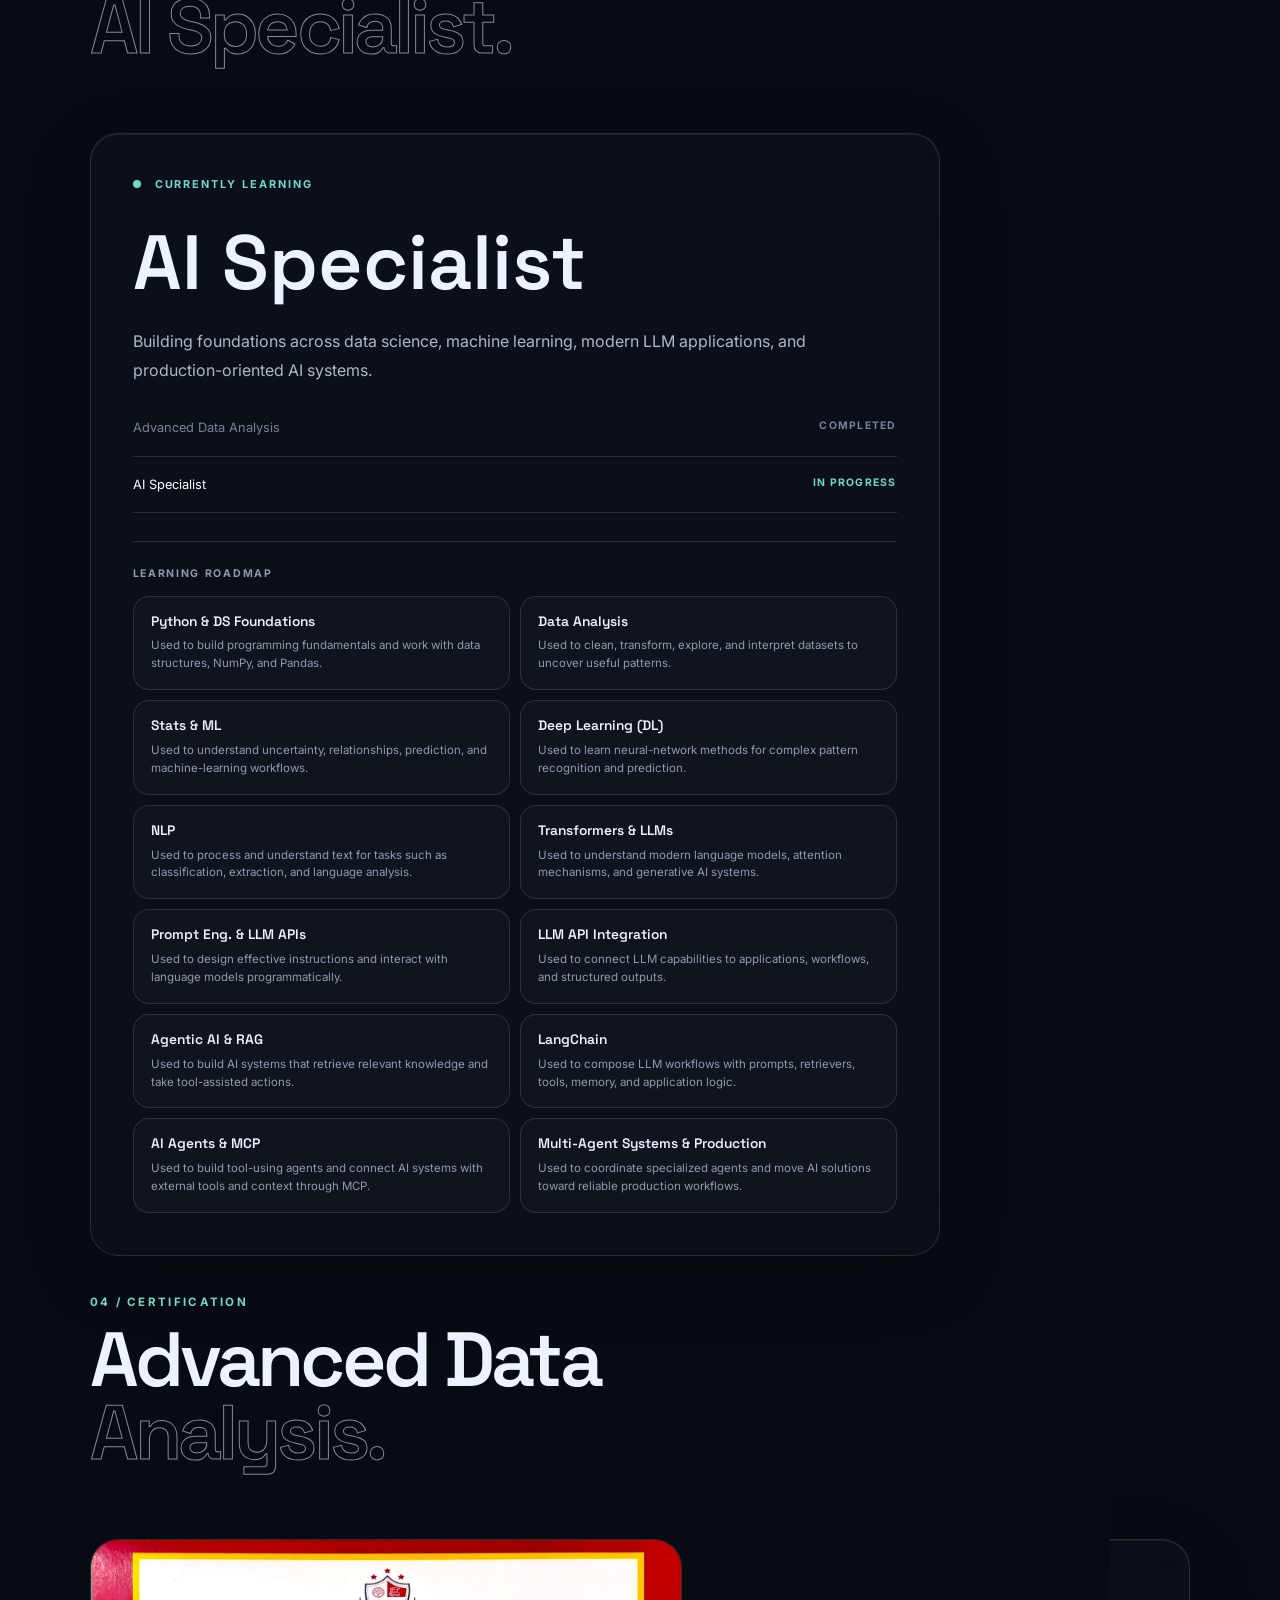
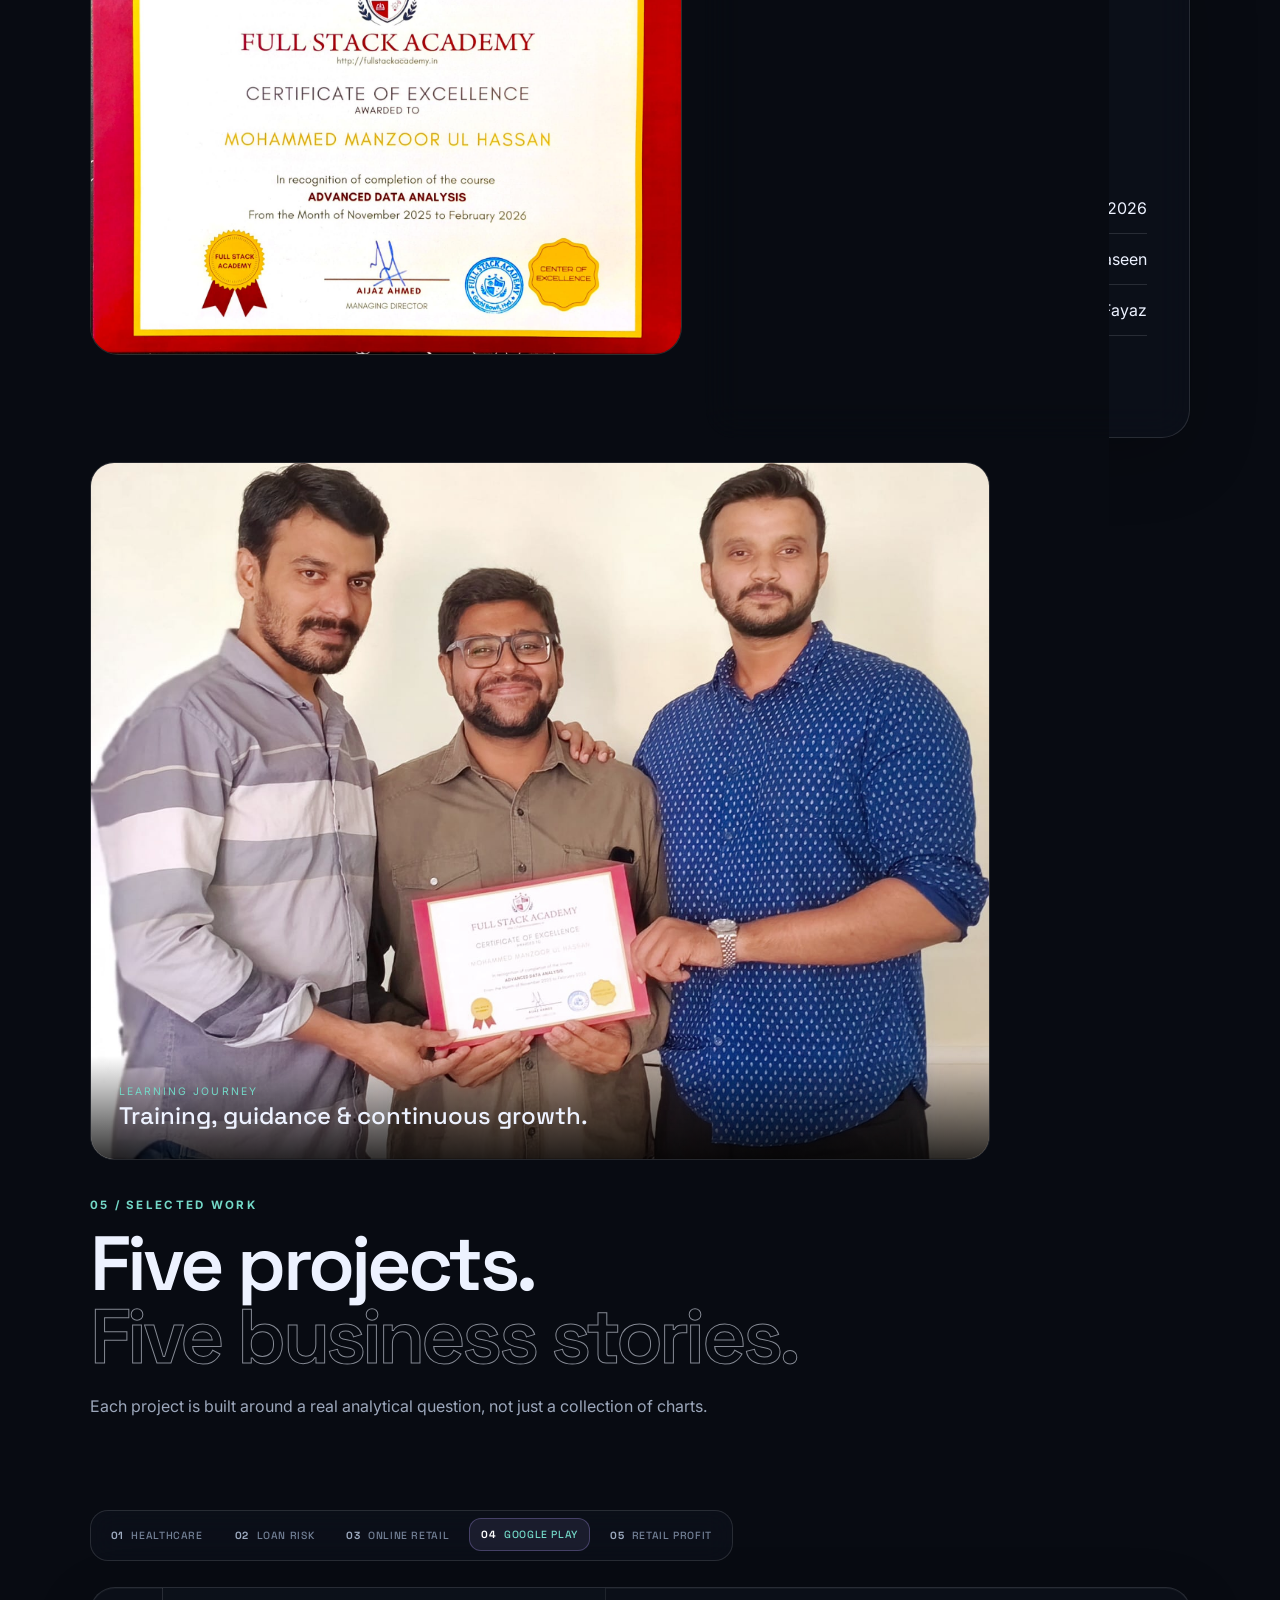
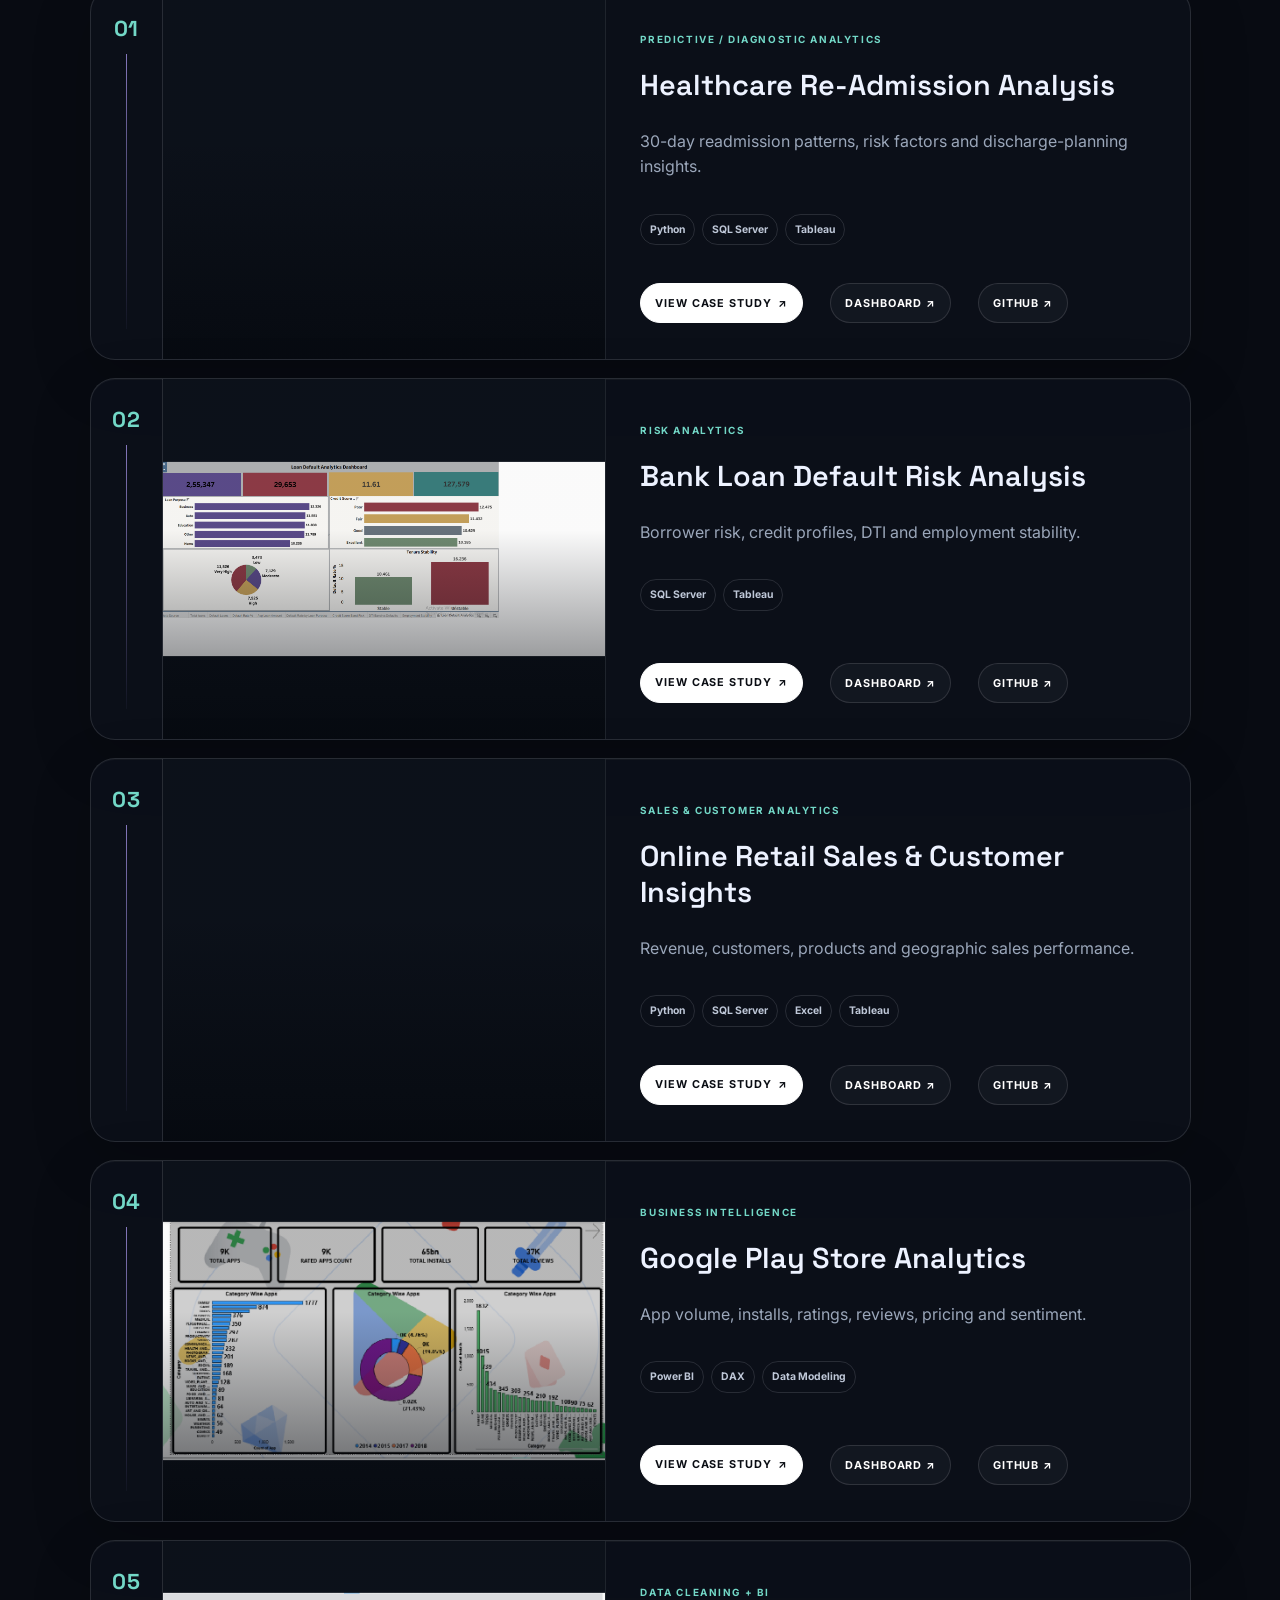
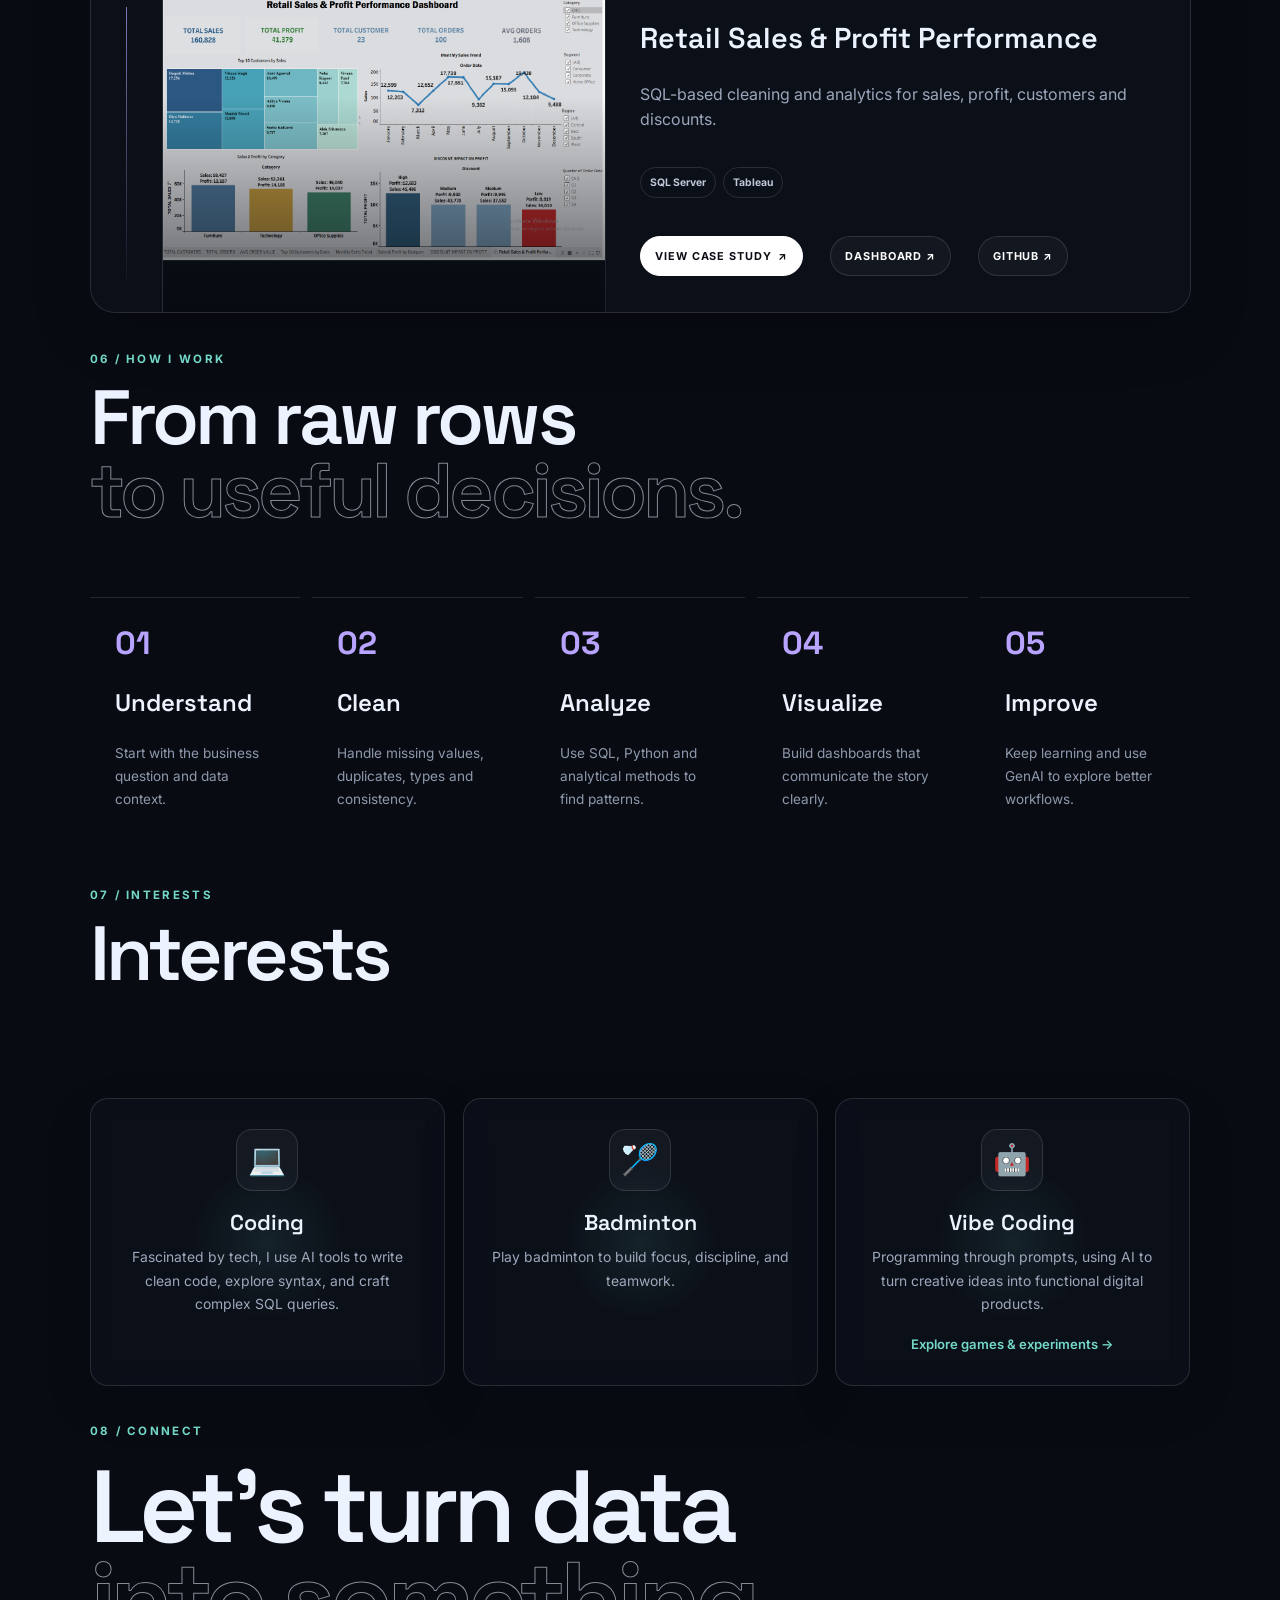
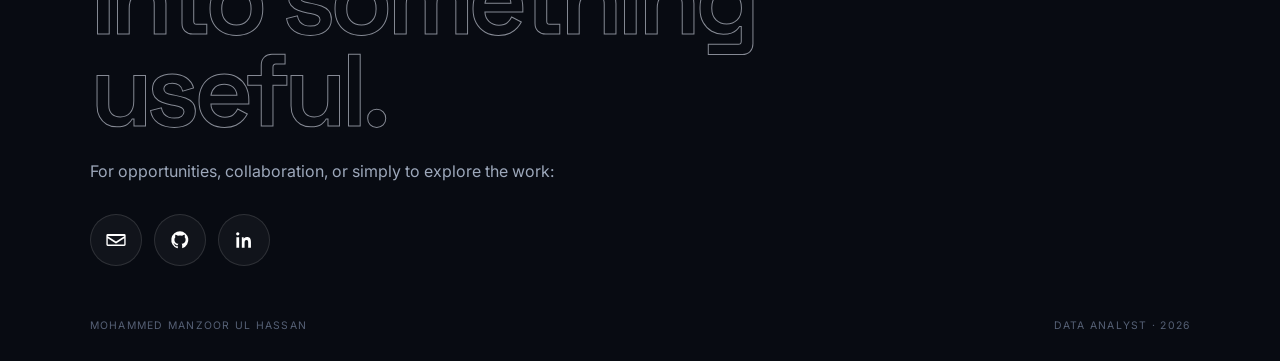
==== commit 837e5ed7: "Add files via upload Improve theme styling, mobile navigation, profile corners, and resume layout." ====
--- a/index.html
+++ b/index.html
@@ -262,7 +262,7 @@
       <div class="project-nav" aria-label="Jump to a project">
         <a href="#project-healthcare">01 <span>Healthcare</span></a>
         <a href="#project-loan">02 <span>Loan Risk</span></a>
-        <a href="#project-retail-customer">03 <span>Online Retail</span></a>
+        <a href="#project-online-retail">03 <span>Online Retail</span></a>
         <a href="#project-google-play">04 <span>Google Play</span></a>
         <a href="#project-retail-profit">05 <span>Retail Profit</span></a>
       </div>
--- a/styles.css
+++ b/styles.css
@@ -4924,6 +4924,34 @@
 }
 
 
+/* CROSS-DEVICE PROFILE CORNER FIX — enforce rounded clipping on iOS/Android browsers
+   where transformed 3D faces can otherwise paint square image/video corners. */
+.photo-card,
+.photo-card-front,
+.photo-card-back {
+  border-radius: 28px !important;
+  overflow: hidden !important;
+  -webkit-mask-image: -webkit-radial-gradient(white, black);
+  clip-path: inset(0 round 28px);
+}
+.photo-card-front img,
+.photo-card-back .profile-video {
+  border-radius: 27px !important;
+  clip-path: inset(0 round 27px);
+}
+.photo-card-back::before,
+.photo-card-back::after {
+  border-radius: inherit;
+  overflow: hidden;
+}
+@media (max-width: 600px) {
+  .photo-card,
+  .photo-card-front,
+  .photo-card-back { border-radius: 28px !important; clip-path: inset(0 round 28px); }
+  .photo-card-front img,
+  .photo-card-back .profile-video { border-radius: 27px !important; clip-path: inset(0 round 27px); }
+}
+
 /* FINAL PROFILE TAG FLIP FIX — the role badge belongs to the photo face, not the outer flip wrapper. */
 .photo-card-front .photo-tag {
   position: absolute;
@@ -4938,9 +4966,9 @@
 .photo-card-back .photo-tag-video {
   position: absolute;
   z-index: 6 !important;
-  left: 50%;
-  bottom: 24px;
-  transform: translateX(-50%);
+  left: 16px;
+  bottom: 16px;
+  transform: none;
   pointer-events: none;
   display: inline-flex !important;
   visibility: visible !important;
@@ -4965,10 +4993,136 @@
 
 @media (max-width: 600px) {
   .photo-card-back .photo-tag-video {
-    bottom: 18px;
+    left: 16px;
+    bottom: 16px;
+    transform: none;
     min-height: 42px;
     padding: 0 18px;
     font-size: .68rem;
     letter-spacing: .13em;
   }
 }
+
+/* FINAL RESPONSIVE THEME CONTRAST GUARD
+   Keep mobile Menu and Theme dropdowns readable in every supported palette.
+   This intentionally overrides older mobile-only surface rules above. */
+@media (max-width: 600px) {
+  body[data-theme="midnight"] .nav#siteNav .nav-panel,
+  body[data-theme="midnight"] .nav#siteNav .mobile-theme-menu {
+    background-color: #0b111c !important;
+    background-image: none !important;
+    color: #edf2ff !important;
+  }
+
+  body[data-theme="aurora"] .nav#siteNav .nav-panel,
+  body[data-theme="aurora"] .nav#siteNav .mobile-theme-menu {
+    background-color: #142541 !important;
+    background-image: none !important;
+    color: #f8fbff !important;
+  }
+
+  body[data-theme="emerald"] .nav#siteNav .nav-panel,
+  body[data-theme="emerald"] .nav#siteNav .mobile-theme-menu {
+    background-color: #123631 !important;
+    background-image: none !important;
+    color: #f5fffd !important;
+  }
+
+  body[data-theme="cosmic"] .nav#siteNav .nav-panel,
+  body[data-theme="cosmic"] .nav#siteNav .mobile-theme-menu {
+    background-color: #241a3b !important;
+    background-image: none !important;
+    color: #fffaff !important;
+  }
+
+  body[data-theme="light"] .nav#siteNav .nav-panel,
+  body[data-theme="light"] .nav#siteNav .mobile-theme-menu {
+    background-color: #ffffff !important;
+    background-image: none !important;
+    color: #10213a !important;
+    border-color: rgba(16, 33, 58, .22) !important;
+    box-shadow: 0 24px 60px rgba(16, 33, 58, .20) !important;
+  }
+
+  body[data-theme="midnight"] .nav#siteNav .nav-panel .nav-links a,
+  body[data-theme="midnight"] .nav#siteNav .nav-panel .nav-resume,
+  body[data-theme="midnight"] .nav#siteNav .mobile-theme-menu .theme-menu-title,
+  body[data-theme="midnight"] .nav#siteNav .mobile-theme-menu .theme-option,
+  body[data-theme="midnight"] .nav#siteNav .mobile-theme-menu .theme-option b,
+  body[data-theme="midnight"] .nav#siteNav .mobile-theme-menu .theme-option small,
+  body[data-theme="aurora"] .nav#siteNav .nav-panel .nav-links a,
+  body[data-theme="aurora"] .nav#siteNav .nav-panel .nav-resume,
+  body[data-theme="aurora"] .nav#siteNav .mobile-theme-menu .theme-menu-title,
+  body[data-theme="aurora"] .nav#siteNav .mobile-theme-menu .theme-option,
+  body[data-theme="aurora"] .nav#siteNav .mobile-theme-menu .theme-option b,
+  body[data-theme="aurora"] .nav#siteNav .mobile-theme-menu .theme-option small,
+  body[data-theme="emerald"] .nav#siteNav .nav-panel .nav-links a,
+  body[data-theme="emerald"] .nav#siteNav .nav-panel .nav-resume,
+  body[data-theme="emerald"] .nav#siteNav .mobile-theme-menu .theme-menu-title,
+  body[data-theme="emerald"] .nav#siteNav .mobile-theme-menu .theme-option,
+  body[data-theme="emerald"] .nav#siteNav .mobile-theme-menu .theme-option b,
+  body[data-theme="emerald"] .nav#siteNav .mobile-theme-menu .theme-option small,
+  body[data-theme="cosmic"] .nav#siteNav .nav-panel .nav-links a,
+  body[data-theme="cosmic"] .nav#siteNav .nav-panel .nav-resume,
+  body[data-theme="cosmic"] .nav#siteNav .mobile-theme-menu .theme-menu-title,
+  body[data-theme="cosmic"] .nav#siteNav .mobile-theme-menu .theme-option,
+  body[data-theme="cosmic"] .nav#siteNav .mobile-theme-menu .theme-option b,
+  body[data-theme="cosmic"] .nav#siteNav .mobile-theme-menu .theme-option small {
+    color: #f8fbff !important;
+    opacity: 1 !important;
+  }
+
+  body[data-theme="light"] .nav#siteNav .nav-panel .nav-links a,
+  body[data-theme="light"] .nav#siteNav .nav-panel .nav-resume,
+  body[data-theme="light"] .nav#siteNav .mobile-theme-menu .theme-menu-title,
+  body[data-theme="light"] .nav#siteNav .mobile-theme-menu .theme-option,
+  body[data-theme="light"] .nav#siteNav .mobile-theme-menu .theme-option b,
+  body[data-theme="light"] .nav#siteNav .mobile-theme-menu .theme-option small {
+    color: #10213a !important;
+    opacity: 1 !important;
+  }
+
+  body[data-theme="light"] .nav#siteNav .nav-panel .nav-links a {
+    border-bottom-color: rgba(16, 33, 58, .13) !important;
+  }
+
+  body[data-theme="light"] .nav#siteNav .nav-panel .nav-links a:hover,
+  body[data-theme="light"] .nav#siteNav .nav-panel .nav-links a:focus-visible,
+  body[data-theme="light"] .nav#siteNav .nav-panel .nav-links a.is-active {
+    background: rgba(29, 103, 204, .09) !important;
+    border-color: rgba(29, 103, 204, .20) !important;
+    color: #10213a !important;
+  }
+
+  .nav#siteNav .mobile-theme-menu .theme-option {
+    min-height: 46px !important;
+    width: 100% !important;
+    text-align: left !important;
+  }
+}
+
+
+/* FINAL PETAL VISIBILITY BOOST — all themes */
+.petal {
+  width: 11px;
+  height: 15px;
+  opacity: .97;
+  filter: saturate(1.34) contrast(1.06);
+  box-shadow: 0 2px 11px rgba(214, 66, 133, .32), 0 0 2px rgba(255,255,255,.55);
+}
+.petal::after {
+  width: 2.5px;
+  opacity: .72;
+}
+body[data-theme="light"] .petal {
+  opacity: .98;
+  filter: saturate(1.42) contrast(1.08);
+  box-shadow: 0 2px 12px rgba(196, 48, 112, .36), 0 0 2px rgba(255,255,255,.7);
+}
+body[data-theme="midnight"] .petal,
+body[data-theme="aurora"] .petal,
+body[data-theme="emerald"] .petal,
+body[data-theme="cosmic"] .petal {
+  opacity: .96;
+  filter: saturate(1.34) contrast(1.06);
+}
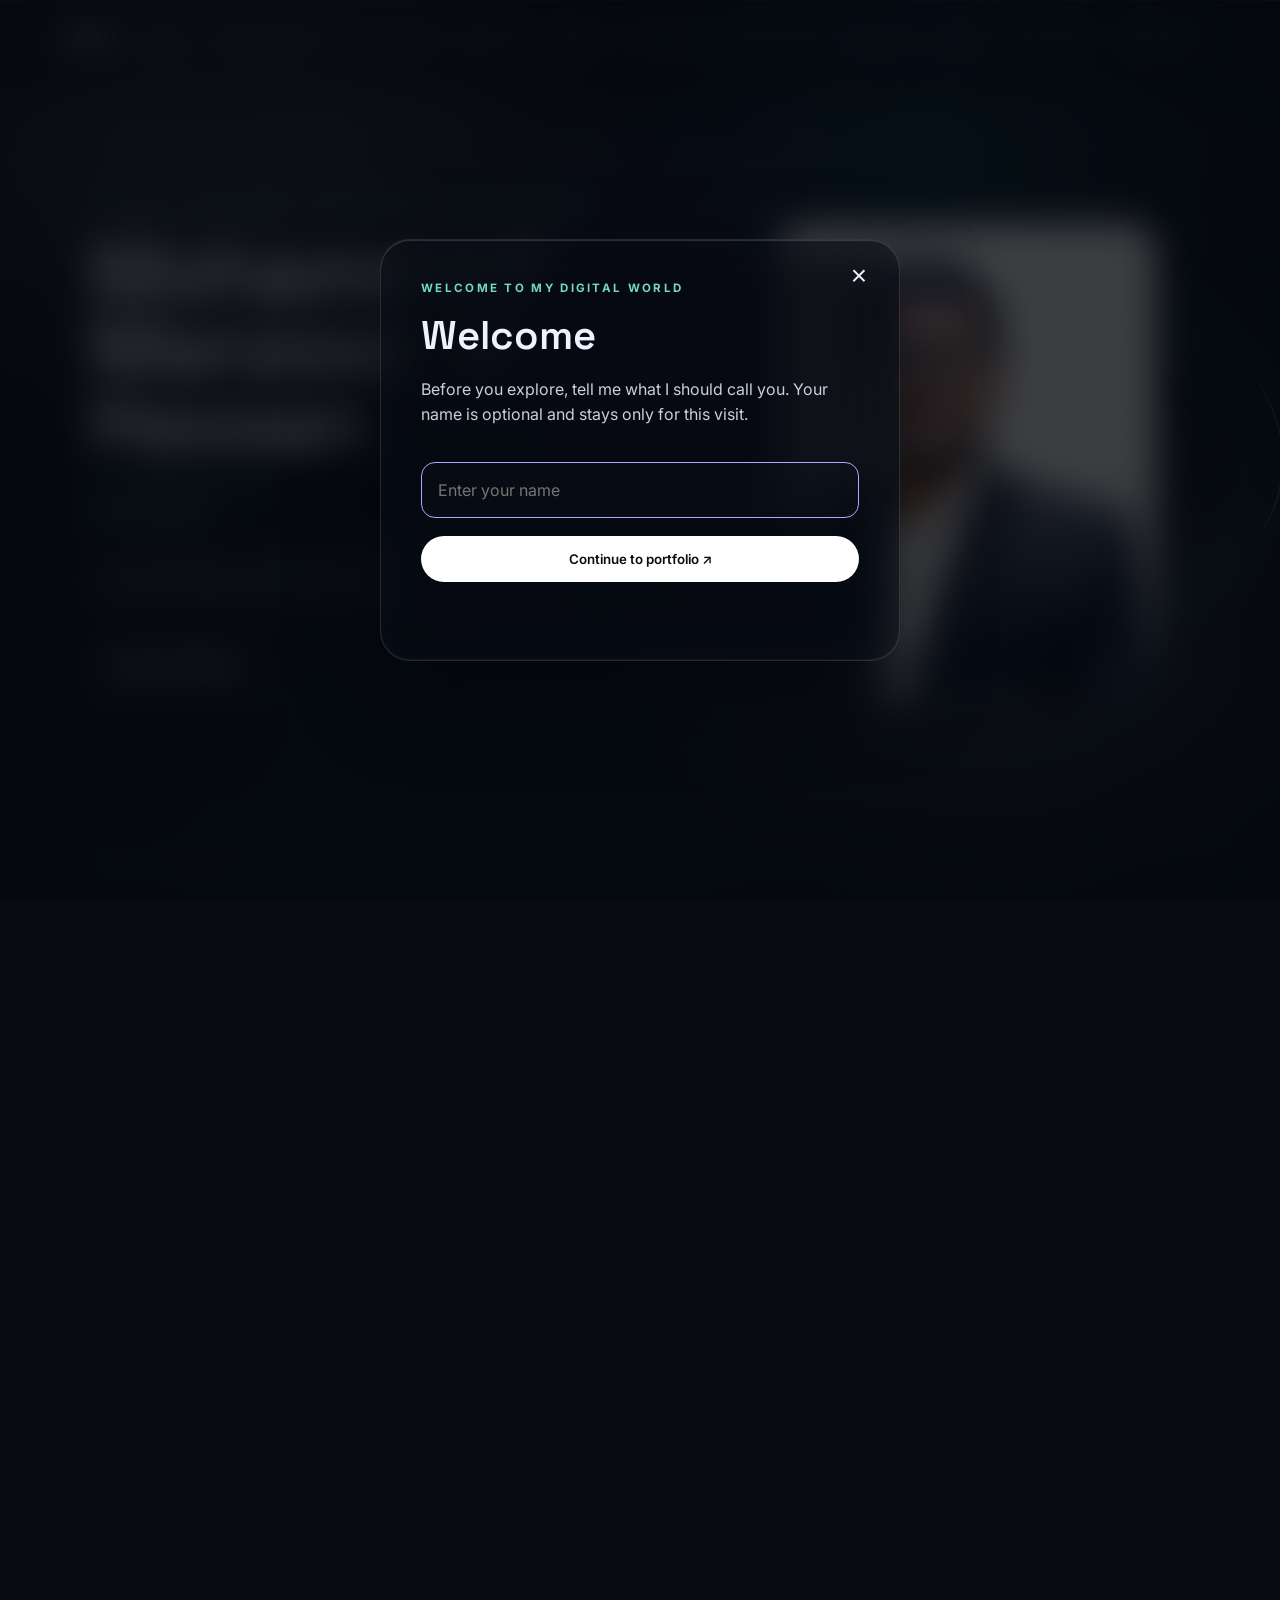
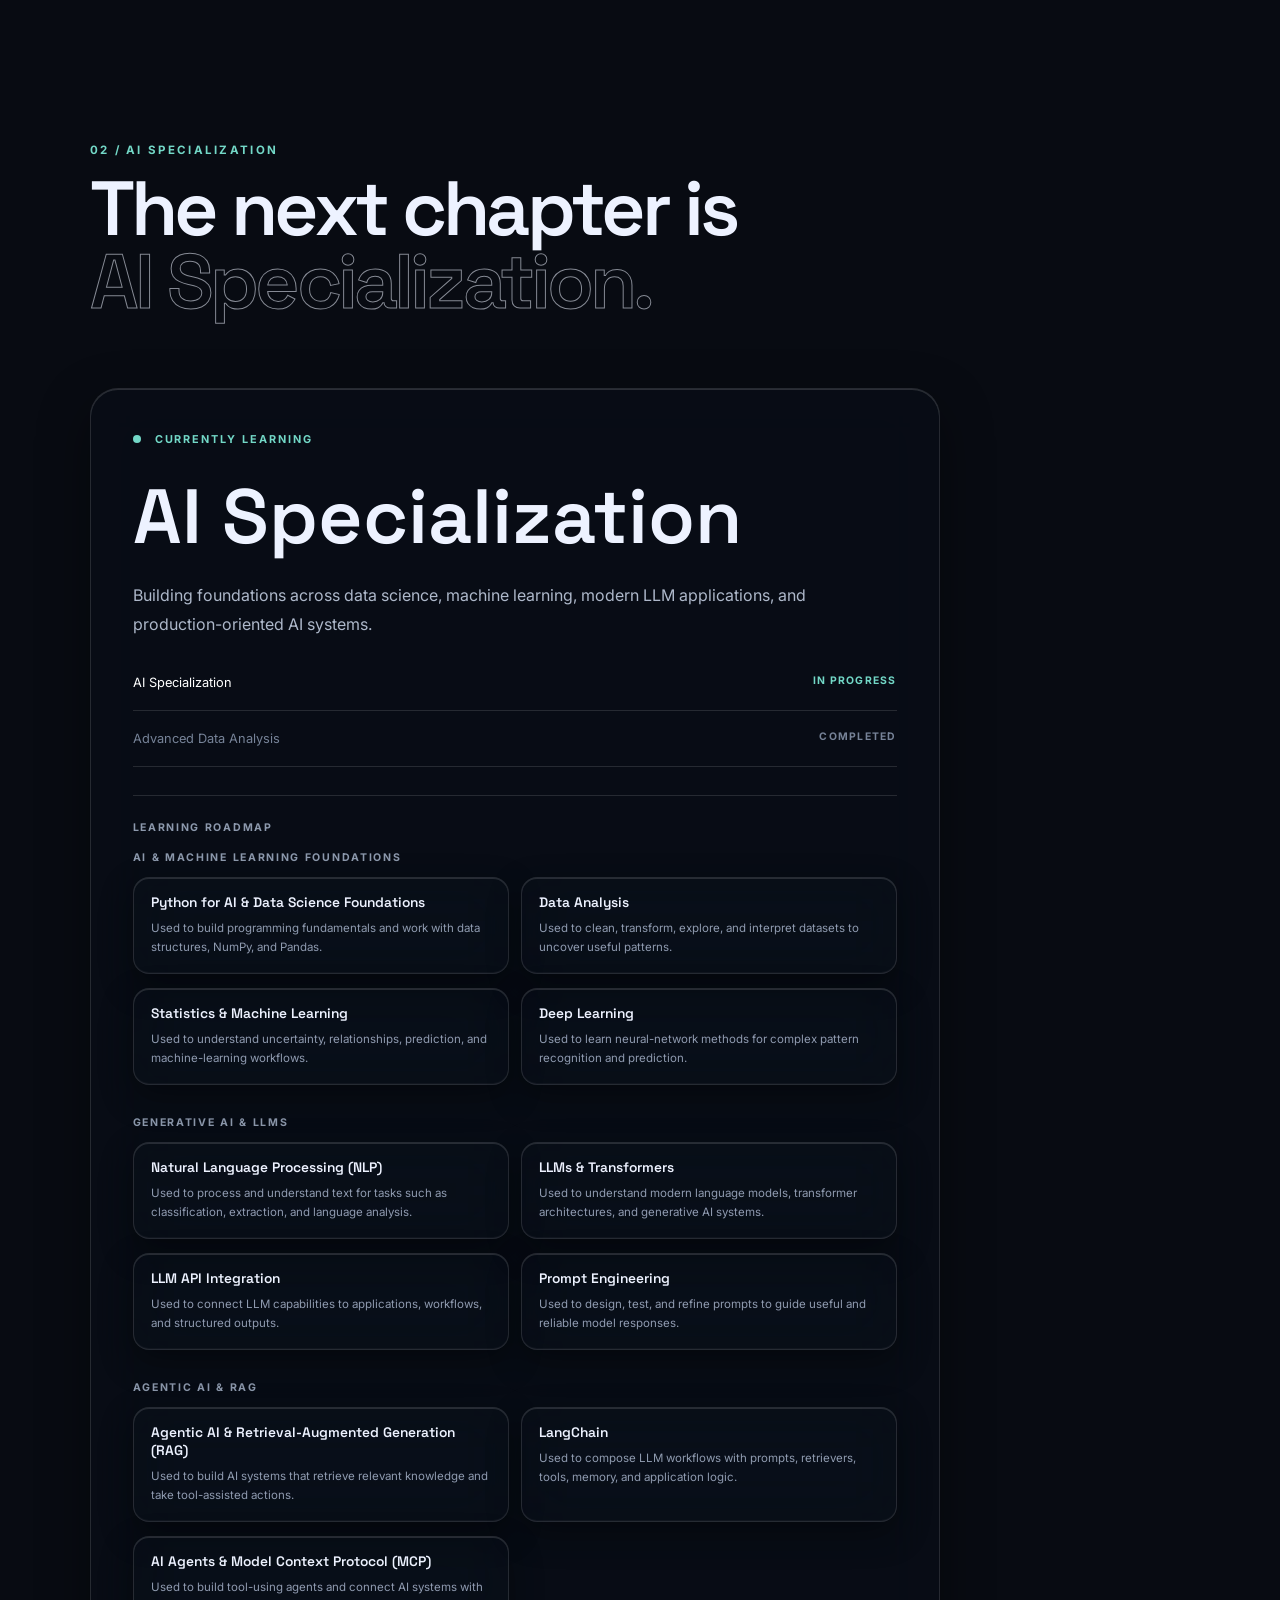
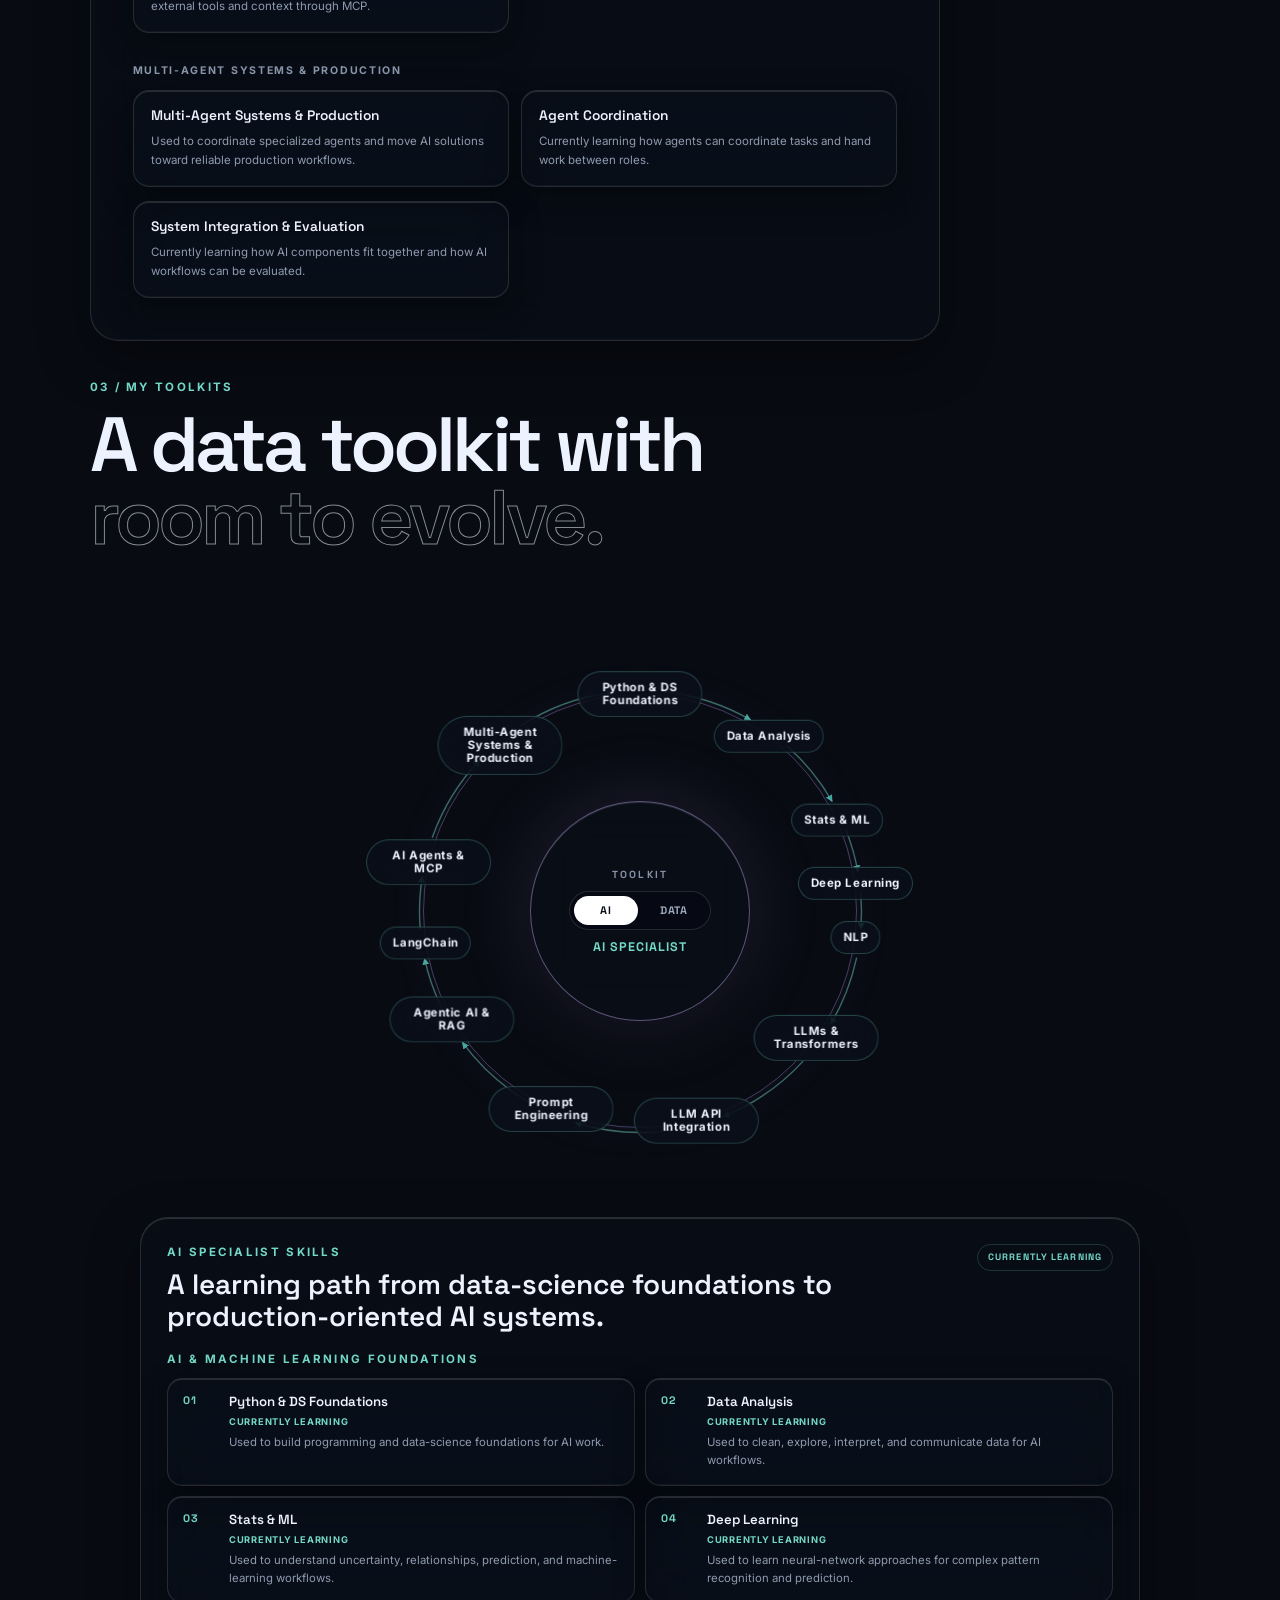
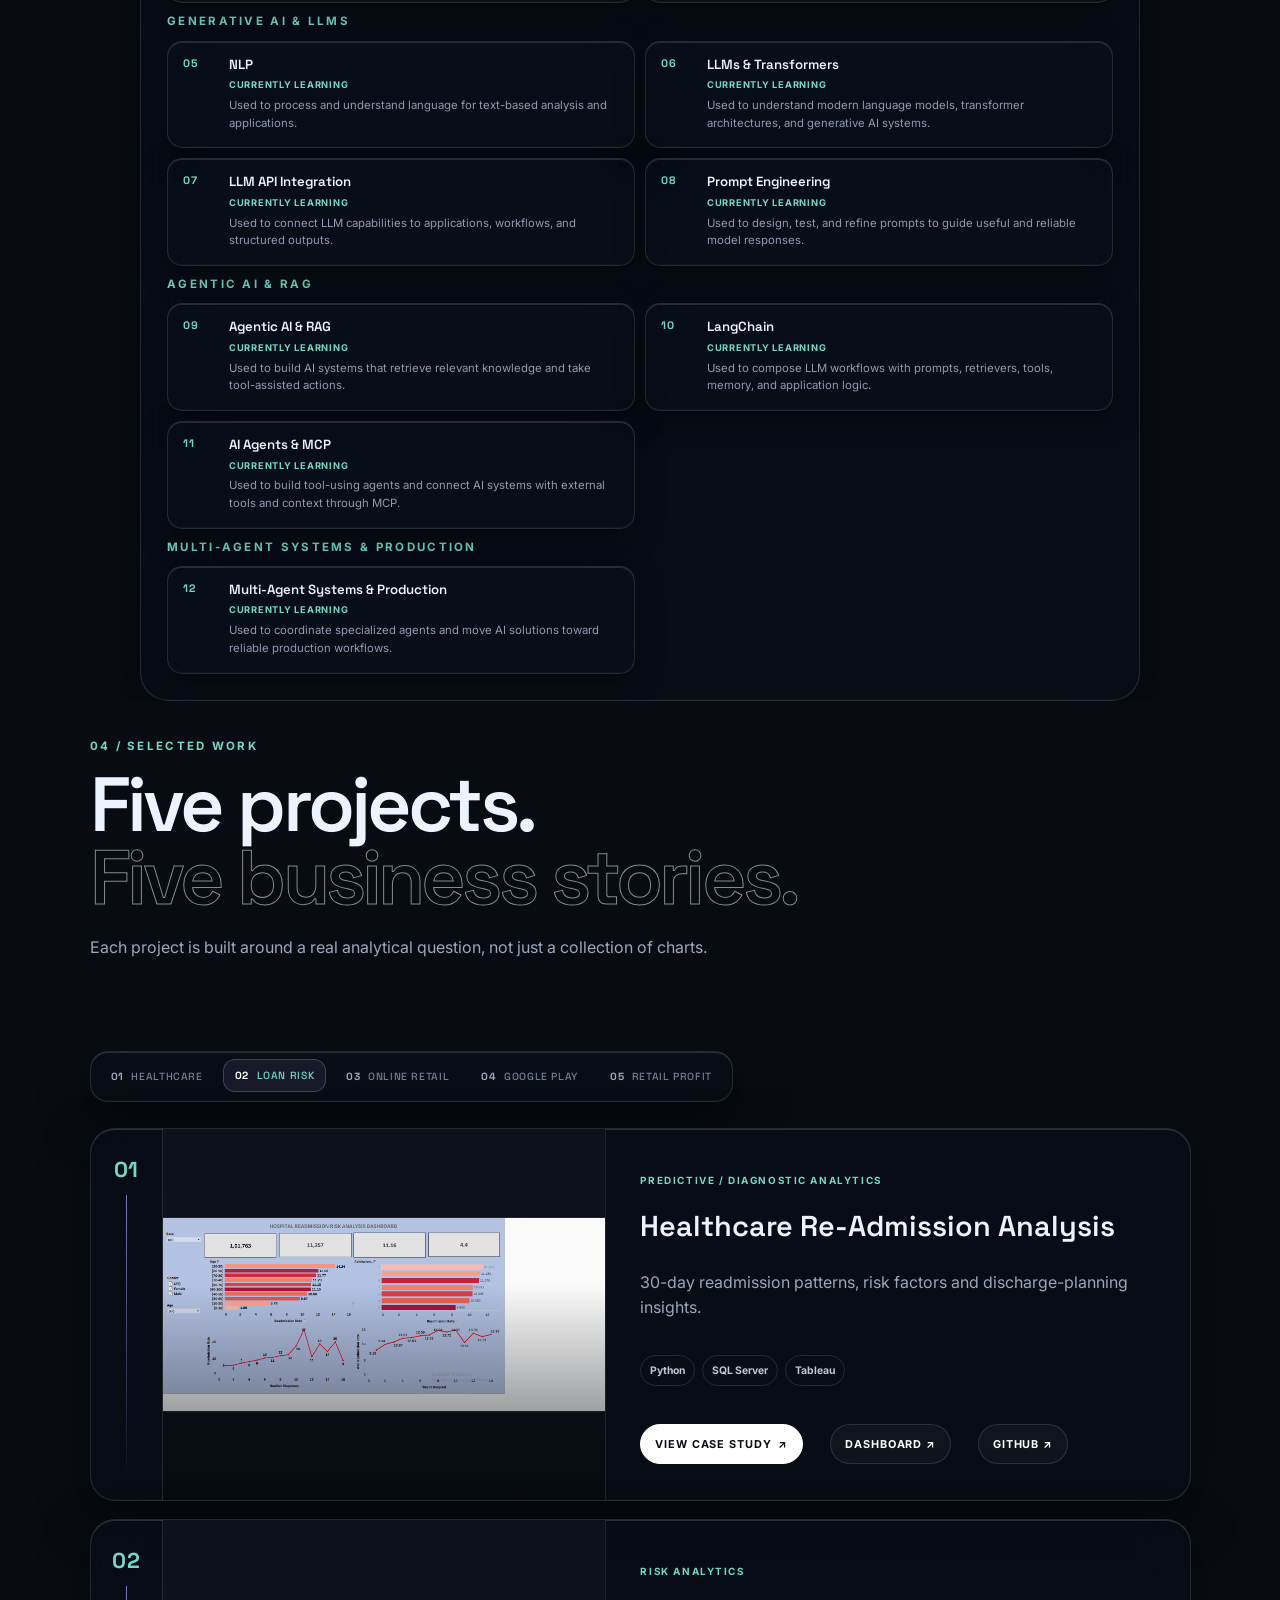
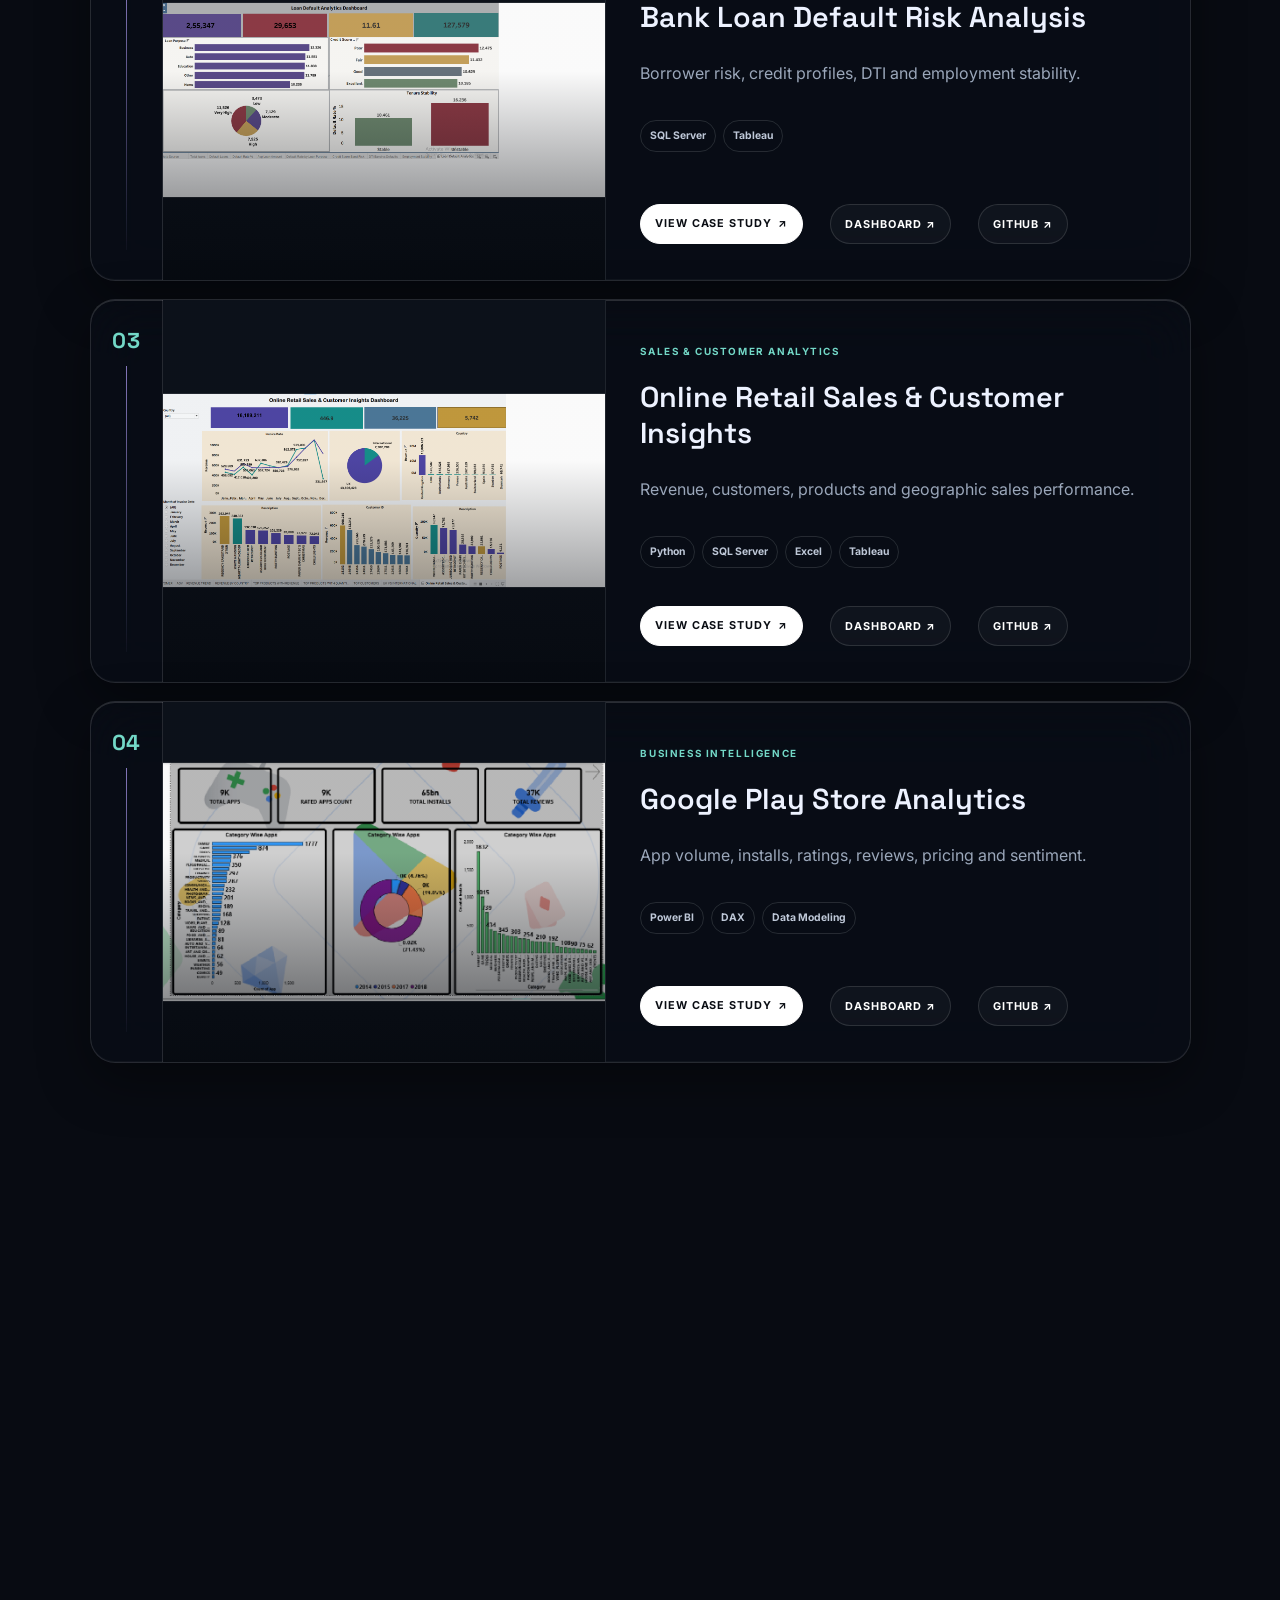
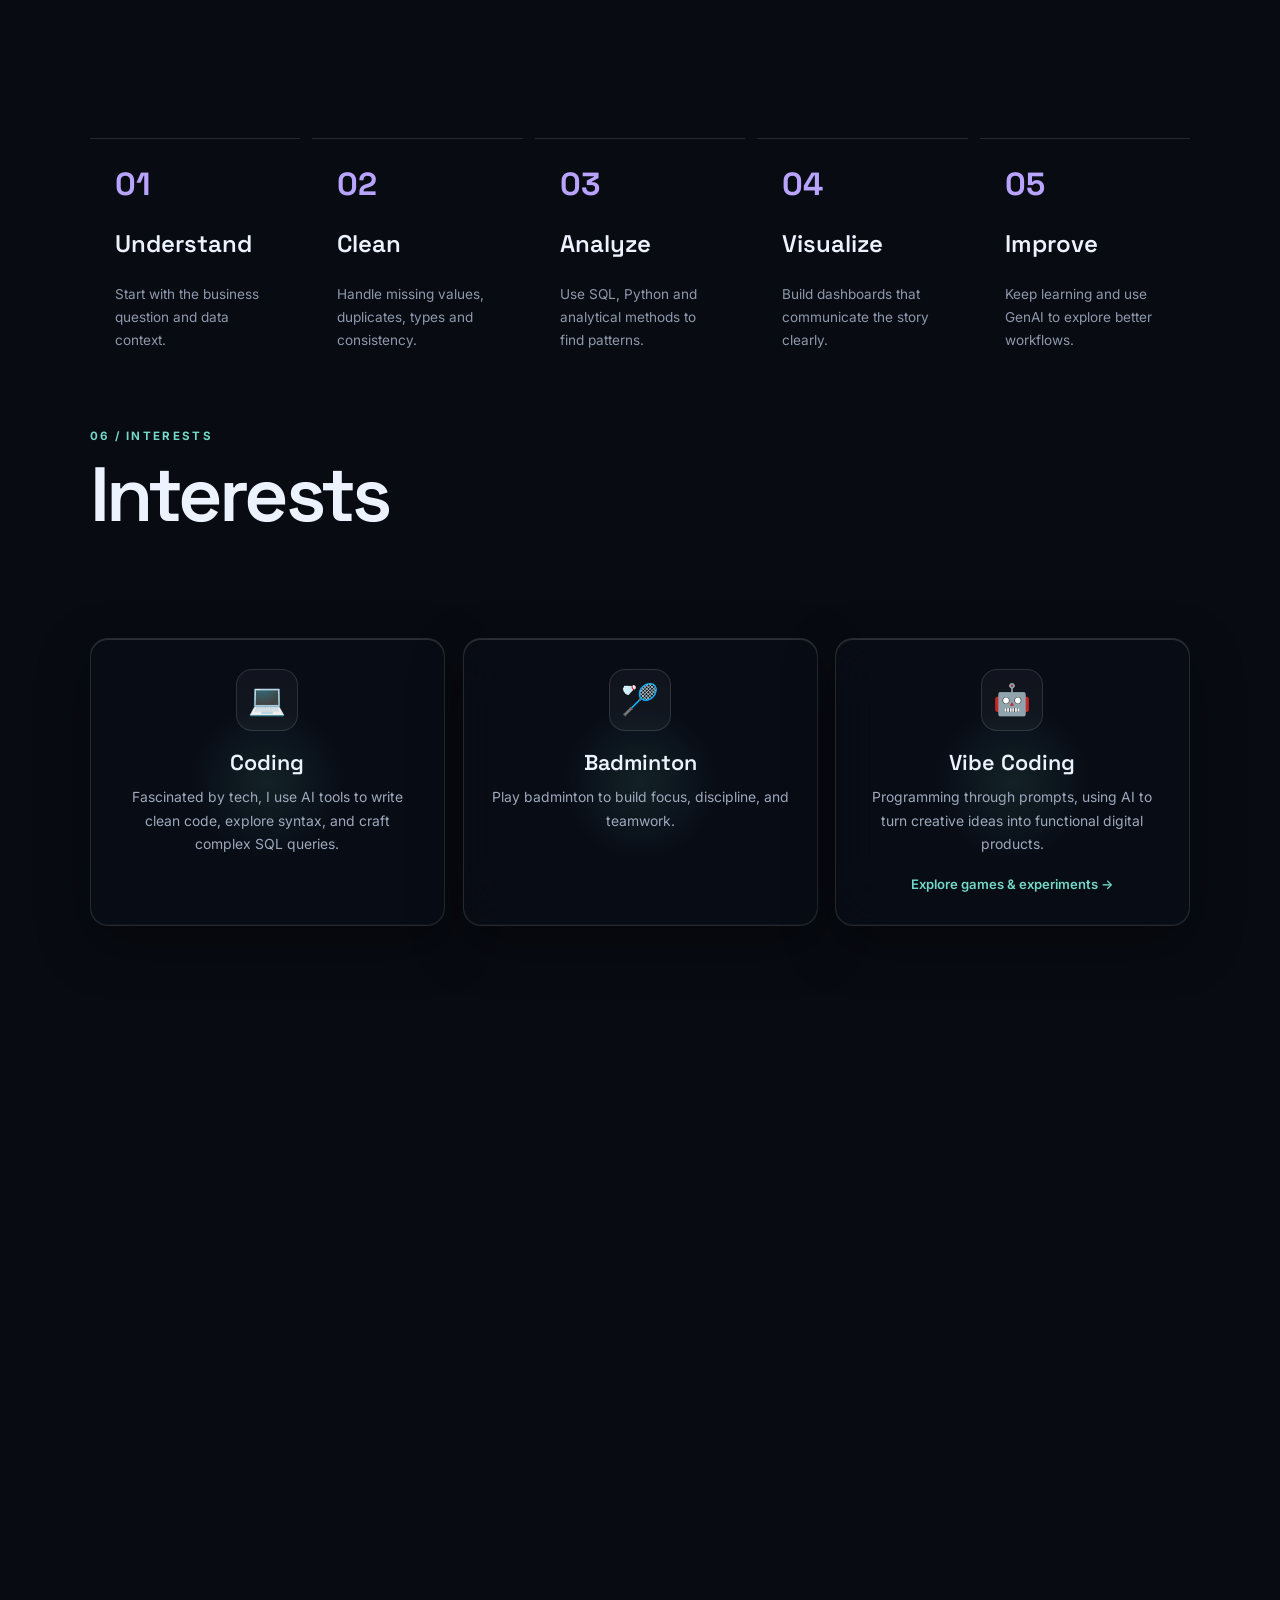
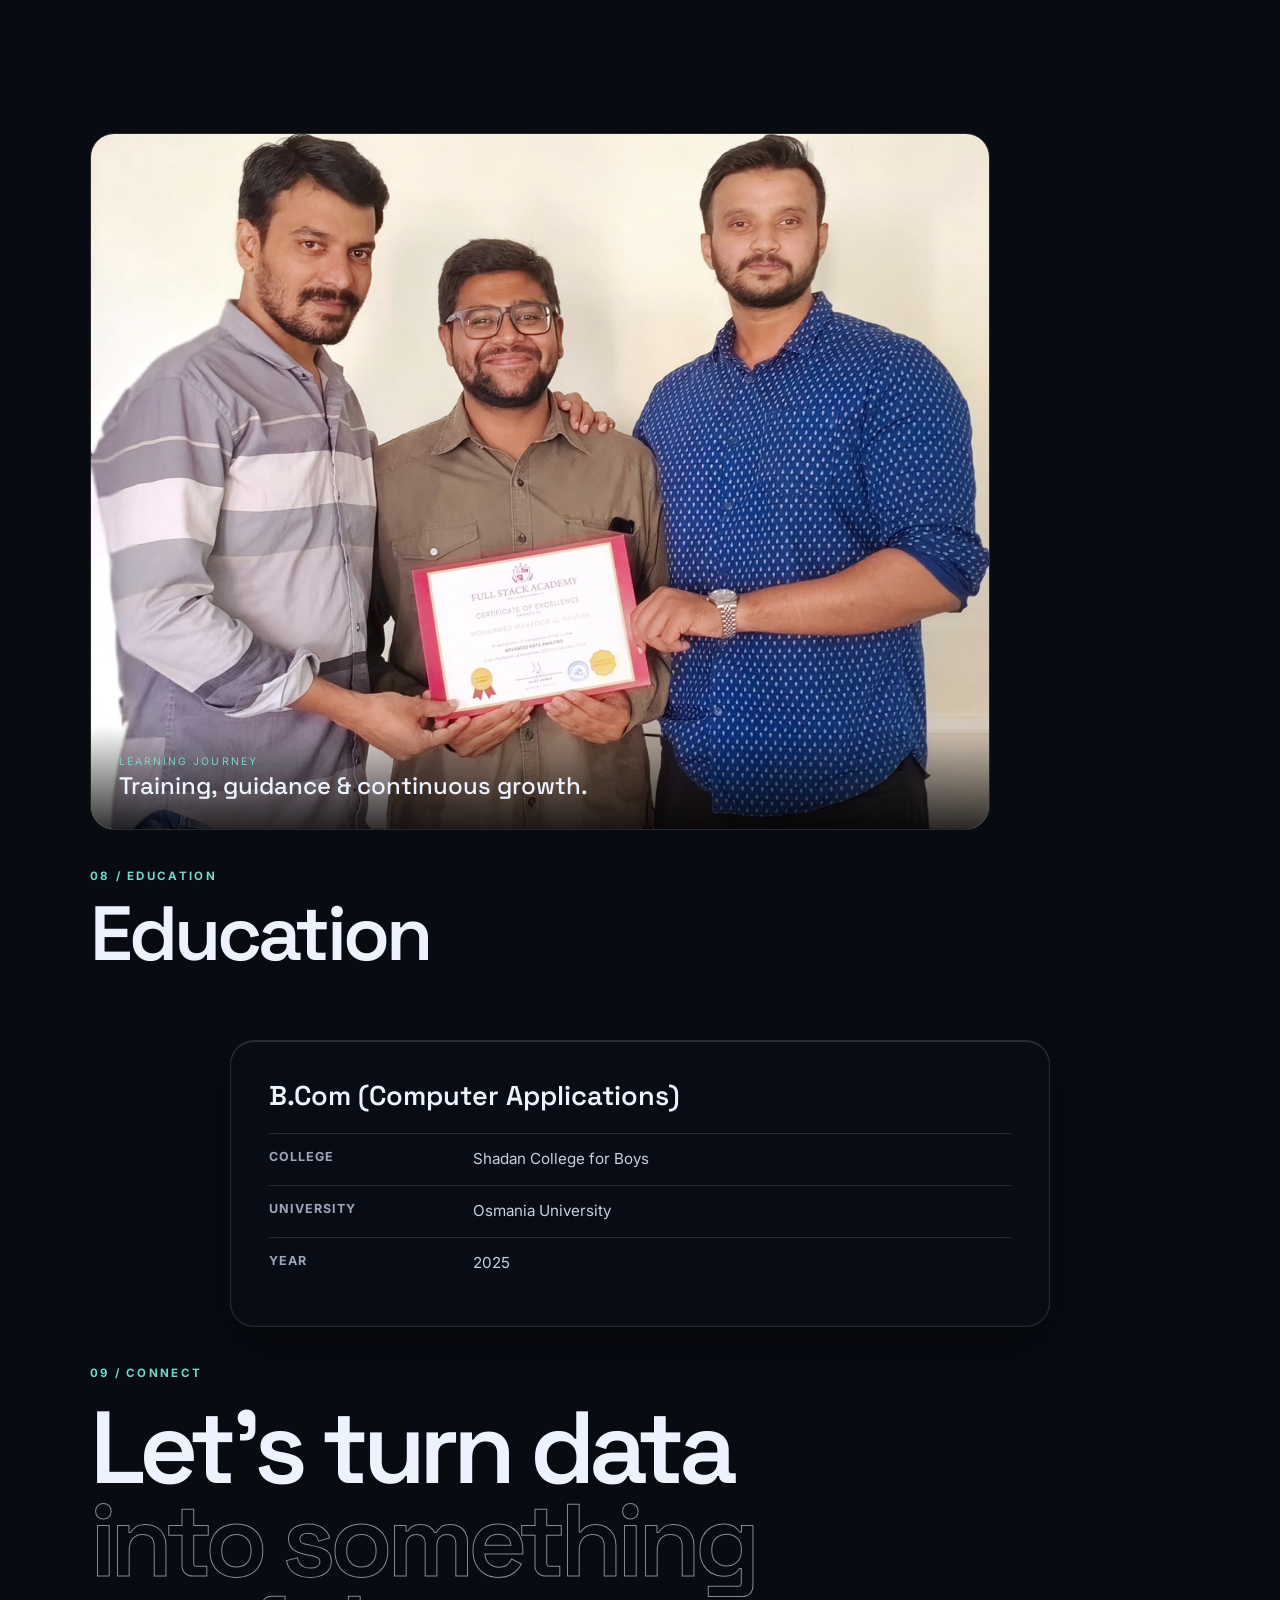
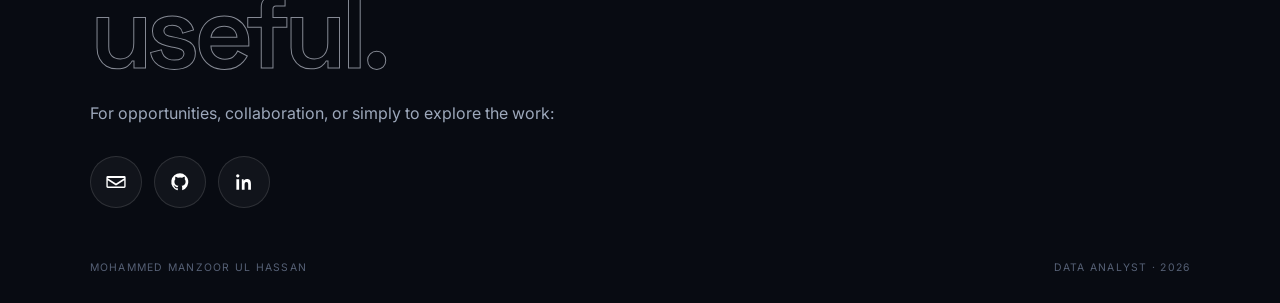
==== commit 7518a9dc: "Add files via upload Polish glassmorphism, fix project navigation, and improve theme accessibility" ====
--- a/index.html
+++ b/index.html
@@ -17,7 +17,7 @@
   <link rel="manifest" href="site.webmanifest">
   <link rel="preconnect" href="https://fonts.googleapis.com">
   <link rel="preconnect" href="https://fonts.gstatic.com" crossorigin>
-  <title>Mohammed Manzoor Ul Hassan | Data Analyst</title>
+  <title>MMH · AI SPECIALIST · DATA ANALYST</title>
   <link rel="stylesheet" href="styles.css">
 </head>
 <body class="is-loading">
@@ -25,27 +25,21 @@
 
   <div class="cinematic-loader" id="cinematicLoader" role="status" aria-live="polite">
     <span class="sr-only">Loading portfolio</span>
-    <p class="loader-kicker">Portfolio</p>
+    <p class="loader-kicker">ARTIFICIAL INTELLIGENCE · GENERATIVE AI · DATA ANALYTICS</p>
     <p class="loader-name">Mohammed Manzoor Ul Hassan</p>
-    <p class="loader-role">Data Analyst</p>
+    <p class="loader-role">AI SPECIALIST · DATA ANALYST</p>
   </div>
 
   <div class="noise" aria-hidden="true"></div>
+  <div class="tech-grid" aria-hidden="true"></div>
+  <canvas class="neural-network-canvas" id="neuralNetworkCanvas" aria-hidden="true"></canvas>
   <div class="progress" aria-hidden="true"><span id="progressBar"></span></div>
 
-  <div class="petal-layer" id="petalLayer" aria-hidden="true"></div>
-  <div class="blossom-scene" aria-hidden="true">
-    <div class="moon"></div>
-    <div class="tree tree-back"></div>
-    <div class="tree tree-front">
-      <span class="branch b1"></span><span class="branch b2"></span><span class="branch b3"></span>
-      <span class="branch b4"></span><span class="branch b5"></span>
-    </div>
-  </div>
+  <div class="cursor-spotlight" id="cursorSpotlight" aria-hidden="true"></div>
 
 
   <header class="nav" id="siteNav">
-    <a class="brand" href="#home">MMUH</a>
+    <a class="brand" href="#home">MMH</a>
     <div class="mobile-nav-actions" aria-label="Mobile controls">
       <button class="nav-toggle" id="navToggle" type="button" aria-expanded="false" aria-controls="primaryNav" aria-label="Open menu">
         <span class="nav-toggle-label">Menu</span>
@@ -56,7 +50,8 @@
         </button>
         <div class="theme-menu mobile-theme-menu" id="mobileThemeMenu" role="menu" aria-label="Choose website theme" hidden>
           <p class="theme-menu-title">Choose atmosphere</p>
-          <button type="button" class="theme-option is-selected" data-theme-choice="midnight" role="menuitemradio" aria-checked="true"><span class="theme-swatch midnight"></span><span><b>Midnight Data</b><small>Default · cinematic</small></span></button>
+          <button type="button" class="theme-option" data-theme-auto role="menuitemradio" aria-checked="false"><span class="theme-swatch auto"></span><span><b>AUTO</b><small>Cycle every 30 seconds</small></span></button>
+          <button type="button" class="theme-option" data-theme-choice="midnight" role="menuitemradio" aria-checked="false"><span class="theme-swatch midnight"></span><span><b>Midnight Data</b><small>Deep navy · teal accents</small></span></button>
           <button type="button" class="theme-option" data-theme-choice="aurora" role="menuitemradio" aria-checked="false"><span class="theme-swatch aurora"></span><span><b>Aurora AI</b><small>Bright blue · cyan · violet</small></span></button>
           <button type="button" class="theme-option" data-theme-choice="emerald" role="menuitemradio" aria-checked="false"><span class="theme-swatch emerald"></span><span><b>Emerald Analytics</b><small>Fresh green · teal</small></span></button>
           <button type="button" class="theme-option" data-theme-choice="cosmic" role="menuitemradio" aria-checked="false"><span class="theme-swatch cosmic"></span><span><b>Cosmic Violet</b><small>Luminous violet · blue</small></span></button>
@@ -67,12 +62,13 @@
     <div class="nav-panel" id="primaryNav">
       <nav class="nav-links" aria-label="Primary">
         <a href="#about" data-nav="about">About</a>
+        <a href="#learning" data-nav="learning">AI Specialization</a>
         <a href="#skills" data-nav="skills">My Toolkits</a>
-        <a href="#learning" data-nav="learning">Learning</a>
-        <a href="#certificate" data-nav="certificate">Certification</a>
         <a href="#projects" data-nav="projects">Projects</a>
         <a href="#journey" data-nav="journey">Journey</a>
         <a href="#interests" data-nav="interests">Interests</a>
+        <a href="#certificate" data-nav="certificate">Certification</a>
+        <a href="#education" data-nav="education">Education</a>
         <a href="#contact" data-nav="contact">Contact</a>
       </nav>
       <div class="theme-control">
@@ -81,7 +77,8 @@
         </button>
         <div class="theme-menu" id="themeMenu" role="menu" aria-label="Choose website theme" hidden>
           <p class="theme-menu-title">Choose atmosphere</p>
-          <button type="button" class="theme-option is-selected" data-theme-choice="midnight" role="menuitemradio" aria-checked="true"><span class="theme-swatch midnight"></span><span><b>Midnight Data</b><small>Default · cinematic</small></span></button>
+          <button type="button" class="theme-option" data-theme-auto role="menuitemradio" aria-checked="false"><span class="theme-swatch auto"></span><span><b>AUTO</b><small>Cycle every 30 seconds</small></span></button>
+          <button type="button" class="theme-option" data-theme-choice="midnight" role="menuitemradio" aria-checked="false"><span class="theme-swatch midnight"></span><span><b>Midnight Data</b><small>Deep navy · teal accents</small></span></button>
           <button type="button" class="theme-option" data-theme-choice="aurora" role="menuitemradio" aria-checked="false"><span class="theme-swatch aurora"></span><span><b>Aurora AI</b><small>Bright blue · cyan · violet</small></span></button>
           <button type="button" class="theme-option" data-theme-choice="emerald" role="menuitemradio" aria-checked="false"><span class="theme-swatch emerald"></span><span><b>Emerald Analytics</b><small>Fresh green · teal</small></span></button>
           <button type="button" class="theme-option" data-theme-choice="cosmic" role="menuitemradio" aria-checked="false"><span class="theme-swatch cosmic"></span><span><b>Cosmic Violet</b><small>Luminous violet · blue</small></span></button>
@@ -95,19 +92,16 @@
   <main id="main">
     <section class="hero section" id="home" data-bg="0">
       <div class="hero-copy">
-        <p class="eyebrow">Business Intelligence · Data Storytelling · Generative AI</p>
+        <p class="eyebrow">ARTIFICIAL INTELLIGENCE · GENERATIVE AI · DATA ANALYTICS</p>
         <h1 class="hero-title">
           <span class="hero-line">Mohammed</span>
           <span class="hero-line">Manzoor Ul Hassan</span>
         </h1>
-        <p class="hero-role">Data Analyst</p>
-        <p class="hero-specialty">Data Analyst · AI Specialist in Progress</p>
-        <p class="hero-sub">I turn messy data into clear insights, interactive dashboards, and practical business stories.</p>
+        <p class="hero-role">AI Specialist</p>
+        <p class="hero-specialty">Data Analyst</p>
+        <p class="hero-sub">I build intelligent AI solutions and transform data into actionable insights, interactive dashboards, and meaningful business decisions.</p>
         <div class="hero-actions">
           <a class="btn ghost" href="#projects">Explore Projects</a>
-        </div>
-        <div class="hero-meta">
-          <span>SQL Server</span><i aria-hidden="true">·</i><span>Python</span><i aria-hidden="true">·</i><span>Tableau</span><i aria-hidden="true">·</i><span>Power BI</span>
         </div>
       </div>
       <div class="hero-photo-wrap" id="heroPhoto">
@@ -119,13 +113,13 @@
             <div class="photo-face photo-face-front">
               <div class="photo-card photo-card-front" id="profileCard">
                 <img src="assets/profile.jpeg" alt="Portrait of Mohammed Manzoor Ul Hassan, Data Analyst" width="410" height="513">
-                <div class="photo-tag">Data Analyst</div>
+                <div class="photo-tag">AI SPECIALIST</div>
               </div>
             </div>
             <div class="photo-face photo-face-back" aria-hidden="true">
               <div class="photo-card photo-card-back" data-video-src="assets/profile-video.mp4">
                 <video class="profile-video" id="profileVideo" src="assets/profile-video.mp4" playsinline preload="metadata" poster="assets/profile.jpeg" aria-label="Mohammed Manzoor Ul Hassan profile video"></video>
-                <div class="photo-tag photo-tag-video">Data Analyst</div>
+                <div class="photo-tag photo-tag-video">AI SPECIALIST</div>
               </div>
             </div>
           </div>
@@ -138,25 +132,75 @@
     <section class="section intro" id="about" data-bg="1">
       <div class="section-heading reveal">
         <p class="eyebrow">01 / About</p>
-        <h2>Curious about data.<br><span>Serious about learning.</span></h2>
+        <h2>Curious about AI.<br><span>Serious about data.<br>Always evolving.</span></h2>
       </div>
       <div class="about-grid">
         <div class="glass panel reveal">
-          <p>I am a Data Analyst focused on turning raw information into useful business insights through data cleaning, SQL analysis, Python-based preprocessing, and BI storytelling.</p>
-          <p>My learning journey has expanded from analytics into Generative AI and AI-assisted development, with a focus on using modern tools to work smarter and build practical digital experiences.</p>
+          <p>I focus on Artificial Intelligence and Generative AI, exploring large language models (LLMs), intelligent AI agents, and practical AI-driven solutions to build smarter digital experiences. My goal is to apply emerging AI technologies to solve real-world problems and streamline workflows.</p>
+          <p>As a Data Analyst, I transform complex data into actionable insights through SQL analysis, Python-based data processing, data cleaning, and business intelligence. By combining AI innovation with analytical thinking and data storytelling, I aim to develop practical solutions that support informed decisions and meaningful business outcomes.</p>
         </div>
         <div class="facts reveal">
+
           <div>
-            <b>B.Com (Computer Application)</b>
-            <span>Shadan College for Boys · Osmania University · 2025</span>
+            <b>Current Focus</b>
+            <span>AI Specialist · Currently learning</span>
           </div>
           <div>
             <b>Advanced Data Analysis</b>
             <span>Full Stack Academy · Nov 2025–Feb 2026</span>
           </div>
-          <div>
-            <b>Current Focus</b>
-            <span>AI Specialist · Currently learning</span>
+        </div>
+      </div>
+    </section>
+
+    <section class="section learning" id="learning" data-bg="3">
+      <div class="section-heading reveal">
+        <p class="eyebrow">02 / AI Specialization</p>
+        <h2>The next chapter is<br><span>AI Specialization.</span></h2>
+      </div>
+      <div class="learning-card glass reveal">
+        <div class="learning-status"><span class="pulse"></span> Currently learning</div>
+        <h3>AI Specialization</h3>
+        <p>Building foundations across data science, machine learning, modern LLM applications, and production-oriented AI systems.</p>
+        <div class="learning-line active"><span>AI Specialization</span><b>In progress</b></div>
+        <div class="learning-line"><span>Advanced Data Analysis</span><b>Completed</b></div>
+        <div class="ai-learning-roadmap" aria-label="AI Specialist learning roadmap">
+          <p class="roadmap-label">Learning roadmap</p>
+          <div class="ai-skill-groups">
+            <div class="ai-skill-group">
+              <p class="roadmap-label">AI & Machine Learning Foundations</p>
+              <div class="ai-skill-list">
+                <article class="ai-skill-item"><strong>Python for AI &amp; Data Science Foundations</strong><span>Used to build programming fundamentals and work with data structures, NumPy, and Pandas.</span></article>
+                <article class="ai-skill-item"><strong>Data Analysis</strong><span>Used to clean, transform, explore, and interpret datasets to uncover useful patterns.</span></article>
+                <article class="ai-skill-item"><strong>Statistics &amp; Machine Learning</strong><span>Used to understand uncertainty, relationships, prediction, and machine-learning workflows.</span></article>
+                <article class="ai-skill-item"><strong>Deep Learning</strong><span>Used to learn neural-network methods for complex pattern recognition and prediction.</span></article>
+              </div>
+            </div>
+            <div class="ai-skill-group">
+              <p class="roadmap-label">Generative AI &amp; LLMs</p>
+              <div class="ai-skill-list">
+                <article class="ai-skill-item"><strong>Natural Language Processing (NLP)</strong><span>Used to process and understand text for tasks such as classification, extraction, and language analysis.</span></article>
+                <article class="ai-skill-item"><strong>LLMs &amp; Transformers</strong><span>Used to understand modern language models, transformer architectures, and generative AI systems.</span></article>
+                <article class="ai-skill-item"><strong>LLM API Integration</strong><span>Used to connect LLM capabilities to applications, workflows, and structured outputs.</span></article>
+                <article class="ai-skill-item"><strong>Prompt Engineering</strong><span>Used to design, test, and refine prompts to guide useful and reliable model responses.</span></article>
+              </div>
+            </div>
+            <div class="ai-skill-group">
+              <p class="roadmap-label">Agentic AI &amp; RAG</p>
+              <div class="ai-skill-list">
+                <article class="ai-skill-item"><strong>Agentic AI &amp; Retrieval-Augmented Generation (RAG)</strong><span>Used to build AI systems that retrieve relevant knowledge and take tool-assisted actions.</span></article>
+                <article class="ai-skill-item"><strong>LangChain</strong><span>Used to compose LLM workflows with prompts, retrievers, tools, memory, and application logic.</span></article>
+                <article class="ai-skill-item"><strong>AI Agents &amp; Model Context Protocol (MCP)</strong><span>Used to build tool-using agents and connect AI systems with external tools and context through MCP.</span></article>
+              </div>
+            </div>
+            <div class="ai-skill-group">
+              <p class="roadmap-label">Multi-Agent Systems &amp; Production</p>
+              <div class="ai-skill-list">
+                <article class="ai-skill-item"><strong>Multi-Agent Systems &amp; Production</strong><span>Used to coordinate specialized agents and move AI solutions toward reliable production workflows.</span></article>
+                <article class="ai-skill-item"><strong>Agent Coordination</strong><span>Currently learning how agents can coordinate tasks and hand work between roles.</span></article>
+                <article class="ai-skill-item"><strong>System Integration &amp; Evaluation</strong><span>Currently learning how AI components fit together and how AI workflows can be evaluated.</span></article>
+              </div>
+            </div>
           </div>
         </div>
       </div>
@@ -164,97 +208,38 @@
 
     <section class="section skills" id="skills" data-bg="2">
       <div class="section-heading reveal">
-        <p class="eyebrow">02 / Toolkit</p>
+        <p class="eyebrow">03 / My Toolkits</p>
         <h2>A data toolkit with<br><span>room to evolve.</span></h2>
       </div>
-      <div class="skill-toolkit reveal" id="skillToolkit" data-mode="data">
+      <div class="skill-toolkit reveal" id="skillToolkit" data-mode="ai">
         <div class="skill-orbit">
           <div class="skill-ring ring-one"></div>
-          <div class="skill-ring ring-two"></div>
           <div class="skill-center" aria-label="Toolkit selector">
             <span class="skill-center-kicker">TOOLKIT</span>
             <div class="skill-switch" role="group" aria-label="Choose skillset">
-              <button class="skill-switch-btn is-active" type="button" data-skill-mode="data" aria-pressed="true">DATA</button>
-              <button class="skill-switch-btn" type="button" data-skill-mode="ai" aria-pressed="false">AI</button>
-            </div>
-            <span class="skill-center-mode" id="skillModeName">Data Analytics</span>
+              <button class="skill-switch-btn is-active" type="button" data-skill-mode="ai" aria-pressed="true">AI</button>
+              <button class="skill-switch-btn" type="button" data-skill-mode="data" aria-pressed="false">DATA</button>
+            </div>
+            <span class="skill-center-mode" id="skillModeName">AI Specialist</span>
           </div>
           <div class="skill-chip-layer" id="skillChipLayer"></div>
         </div>
         <div class="skillset-panel glass" id="skillsetPanel" aria-live="polite">
           <div class="skillset-panel-head">
             <div>
-              <p class="eyebrow" id="skillsetEyebrow">Data Analytics Skills</p>
-              <h3 id="skillsetTitle">Tools I use to work with, analyze, and communicate data.</h3>
-            </div>
-            <span class="skillset-badge" id="skillsetBadge">DATA TOOLKIT</span>
+              <p class="eyebrow" id="skillsetEyebrow">AI Specialist Skills</p>
+              <h3 id="skillsetTitle">A learning path from data-science foundations to production-oriented AI systems.</h3>
+            </div>
+            <span class="skillset-badge" id="skillsetBadge">CURRENTLY LEARNING</span>
           </div>
           <div class="skillset-grid" id="skillsetGrid"></div>
         </div>
       </div>
     </section>
 
-    <section class="section learning" id="learning" data-bg="3">
-      <div class="section-heading reveal">
-        <p class="eyebrow">03 / Continuous learning</p>
-        <h2>The next chapter is<br><span>AI Specialist.</span></h2>
-      </div>
-      <div class="learning-card glass reveal">
-        <div class="learning-status"><span class="pulse"></span> Currently learning</div>
-        <h3>AI Specialist</h3>
-        <p>Building foundations across data science, machine learning, modern LLM applications, and production-oriented AI systems.</p>
-        <div class="learning-line"><span>Advanced Data Analysis</span><b>Completed</b></div>
-        <div class="learning-line active"><span>AI Specialist</span><b>In progress</b></div>
-        <div class="ai-learning-roadmap" aria-label="AI Specialist learning roadmap">
-          <p class="roadmap-label">Learning roadmap</p>
-          <div class="ai-skill-list">
-            <article class="ai-skill-item"><strong>Python &amp; DS Foundations</strong><span>Used to build programming fundamentals and work with data structures, NumPy, and Pandas.</span></article>
-            <article class="ai-skill-item"><strong>Data Analysis</strong><span>Used to clean, transform, explore, and interpret datasets to uncover useful patterns.</span></article>
-            <article class="ai-skill-item"><strong>Stats &amp; ML</strong><span>Used to understand uncertainty, relationships, prediction, and machine-learning workflows.</span></article>
-            <article class="ai-skill-item"><strong>Deep Learning (DL)</strong><span>Used to learn neural-network methods for complex pattern recognition and prediction.</span></article>
-            <article class="ai-skill-item"><strong>NLP</strong><span>Used to process and understand text for tasks such as classification, extraction, and language analysis.</span></article>
-            <article class="ai-skill-item"><strong>Transformers &amp; LLMs</strong><span>Used to understand modern language models, attention mechanisms, and generative AI systems.</span></article>
-            <article class="ai-skill-item"><strong>Prompt Eng. &amp; LLM APIs</strong><span>Used to design effective instructions and interact with language models programmatically.</span></article>
-            <article class="ai-skill-item"><strong>LLM API Integration</strong><span>Used to connect LLM capabilities to applications, workflows, and structured outputs.</span></article>
-            <article class="ai-skill-item"><strong>Agentic AI &amp; RAG</strong><span>Used to build AI systems that retrieve relevant knowledge and take tool-assisted actions.</span></article>
-            <article class="ai-skill-item"><strong>LangChain</strong><span>Used to compose LLM workflows with prompts, retrievers, tools, memory, and application logic.</span></article>
-            <article class="ai-skill-item"><strong>AI Agents &amp; MCP</strong><span>Used to build tool-using agents and connect AI systems with external tools and context through MCP.</span></article>
-            <article class="ai-skill-item"><strong>Multi-Agent Systems &amp; Production</strong><span>Used to coordinate specialized agents and move AI solutions toward reliable production workflows.</span></article>
-          </div>
-        </div>
-      </div>
-    </section>
-
-    <section class="section certificate" id="certificate" data-bg="4">
-      <div class="section-heading reveal">
-        <p class="eyebrow">04 / Certification</p>
-        <h2>Advanced Data<br><span>Analysis.</span></h2>
-      </div>
-      <div class="cert-grid">
-        <div class="certificate-frame reveal">
-          <img src="assets/certificate.jpeg" alt="Advanced Data Analysis certificate from Full Stack Academy">
-        </div>
-        <div class="cert-info glass reveal">
-          <p class="eyebrow">Full Stack Academy</p>
-          <h3>Certificate of Excellence</h3>
-          <p>Advanced Data Analysis</p>
-          <dl>
-            <div><dt>Period</dt><dd>November 2025 – February 2026</dd></div>
-            <div><dt>Trainer</dt><dd>Mr. Yaseen</dd></div>
-            <div><dt>Mentor</dt><dd>Mr. Fayaz</dd></div>
-          </dl>
-          <button class="text-link" id="openCert" type="button">View Certificate ↗</button>
-        </div>
-      </div>
-      <div class="mentor-photo reveal">
-        <img src="assets/trainer-mentor.jpeg" alt="Mohammed Manzoor Ul Hassan with his trainer and mentor">
-        <div><span>Learning journey</span><b>Training, guidance & continuous growth.</b></div>
-      </div>
-    </section>
-
     <section class="section projects" id="projects" data-bg="5">
       <div class="section-heading reveal">
-        <p class="eyebrow">05 / Selected work</p>
+        <p class="eyebrow">04 / Selected work</p>
         <h2>Five projects.<br><span>Five business stories.</span></h2>
         <p>Each project is built around a real analytical question, not just a collection of charts.</p>
       </div>
@@ -262,7 +247,7 @@
       <div class="project-nav" aria-label="Jump to a project">
         <a href="#project-healthcare">01 <span>Healthcare</span></a>
         <a href="#project-loan">02 <span>Loan Risk</span></a>
-        <a href="#project-online-retail">03 <span>Online Retail</span></a>
+        <a href="#project-retail-customer">03 <span>Online Retail</span></a>
         <a href="#project-google-play">04 <span>Google Play</span></a>
         <a href="#project-retail-profit">05 <span>Retail Profit</span></a>
       </div>
@@ -272,7 +257,7 @@
 
     <section class="section journey" id="journey" data-bg="6">
       <div class="section-heading reveal">
-        <p class="eyebrow">06 / How I work</p>
+        <p class="eyebrow">05 / How I work</p>
         <h2>From raw rows<br><span>to useful decisions.</span></h2>
       </div>
       <div class="journey-track">
@@ -286,7 +271,7 @@
 
     <section class="section interests" id="interests" data-bg="7">
       <div class="section-heading reveal">
-        <p class="eyebrow">07 / Interests</p>
+        <p class="eyebrow">06 / Interests</p>
         <h2>Interests</h2>
       </div>
       <div class="interests-grid">
@@ -309,9 +294,51 @@
       </div>
     </section>
 
+    <section class="section certificate" id="certificate" data-bg="4">
+      <div class="section-heading reveal">
+        <p class="eyebrow">07 / Certification</p>
+        <h2>Advanced Data<br><span>Analysis.</span></h2>
+      </div>
+      <div class="cert-grid">
+        <div class="certificate-frame reveal">
+          <img src="assets/certificate.jpeg" alt="Advanced Data Analysis certificate from Full Stack Academy">
+        </div>
+        <div class="cert-info glass reveal">
+          <p class="eyebrow">Full Stack Academy</p>
+          <h3>Certificate of Excellence</h3>
+          <p>Advanced Data Analysis</p>
+          <dl>
+            <div><dt>Period</dt><dd>November 2025 – February 2026</dd></div>
+            <div><dt>Trainer</dt><dd>Mr. Yaseen</dd></div>
+            <div><dt>Mentor</dt><dd>Mr. Fayaz</dd></div>
+          </dl>
+          <button class="text-link" id="openCert" type="button">View Certificate ↗</button>
+        </div>
+      </div>
+      <div class="mentor-photo reveal">
+        <img src="assets/trainer-mentor.jpeg" alt="Mohammed Manzoor Ul Hassan with his trainer and mentor">
+        <div><span>Learning journey</span><b>Training, guidance & continuous growth.</b></div>
+      </div>
+    </section>
+
+    <section class="section education" id="education" data-bg="9">
+      <div class="section-heading reveal">
+        <p class="eyebrow">08 / Education</p>
+        <h2>Education</h2>
+      </div>
+      <article class="education-card glass reveal">
+        <h3>B.Com (Computer Applications)</h3>
+        <dl class="education-details">
+          <div><dt>College</dt><dd>Shadan College for Boys</dd></div>
+          <div><dt>University</dt><dd>Osmania University</dd></div>
+          <div><dt>Year</dt><dd>2025</dd></div>
+        </dl>
+      </article>
+    </section>
+
     <section class="section contact" id="contact" data-bg="8">
       <div class="contact-box reveal">
-        <p class="eyebrow">08 / Connect</p>
+        <p class="eyebrow">09 / Connect</p>
         <h2>Let's turn data<br><span>into something useful.</span></h2>
         <p>For opportunities, collaboration, or simply to explore the work:</p>
         <div class="contact-actions">
--- a/styles.css
+++ b/styles.css
@@ -6,14 +6,9 @@
   --text: #edf2ff;
   --muted: #9ca7bb;
   --line: rgba(255, 255, 255, 0.12);
-  --glass: rgba(13, 18, 29, 0.62);
+  --glass: rgba(13, 18, 29, 0.28);
   --accent: #b8a3ff;
   --accent2: #73d8c7;
-  --petal: #f6b6cc;
-  --petal-start: #ffd7e5;
-  --petal-end: #e88fac;
-  --petal-glow: rgba(246,182,204,.28);
-  --petal-highlight: #fff6fa;
   --focus: #9be7d8;
   --nav-h: 76px;
   --anchor-offset: 94px;
@@ -408,21 +403,11 @@
   color: #0b0d13;
 }
 
-.hero-meta {
-  display: flex;
-  gap: 12px;
-  flex-wrap: wrap;
-  color: #7f8ba1;
-  font-size: 0.75rem;
-  letter-spacing: 0.08em;
-}
-
 body.is-ready .hero-copy .eyebrow,
 body.is-ready .hero-line,
 body.is-ready .hero-role,
 body.is-ready .hero-sub,
 body.is-ready .hero-actions,
-body.is-ready .hero-meta,
 body.is-ready .hero-photo-wrap,
 body.is-ready .scroll-cue {
   animation: heroRise 0.85s var(--ease) both;
@@ -434,7 +419,6 @@
 body.is-ready .hero-role { animation-delay: 0.28s; }
 body.is-ready .hero-sub { animation-delay: 0.36s; }
 body.is-ready .hero-actions { animation-delay: 0.44s; }
-body.is-ready .hero-meta { animation-delay: 0.52s; }
 body.is-ready .hero-photo-wrap { animation-delay: 0.18s; }
 body.is-ready .scroll-cue { animation-delay: 0.7s; }
 
@@ -502,10 +486,10 @@
   z-index: 2;
   width: 100%;
   height: 100%;
-  border: 1px solid rgba(255, 255, 255, 0.2);
+  border: 1px solid color-mix(in srgb, var(--line) 72%, var(--accent) 28%);
   border-radius: 28px;
   overflow: hidden;
-  box-shadow: 0 40px 100px rgba(0, 0, 0, 0.5);
+  box-shadow: 0 40px 100px rgba(0, 0, 0, 0.5), inset 0 1px 0 rgba(255,255,255,.22);
   background: #121722;
   backface-visibility: hidden;
   -webkit-backface-visibility: hidden;
@@ -591,10 +575,12 @@
   z-index: 4;
   padding: 9px 12px;
   border-radius: 999px;
-  background: rgba(0, 0, 0, 0.6);
-  backdrop-filter: blur(10px);
-  -webkit-backdrop-filter: blur(10px);
-  color: #fff;
+  background: var(--theme-surface-strong);
+  border: 1px solid var(--line);
+  box-shadow: 0 8px 24px var(--theme-shadow), inset 0 1px 0 rgba(255,255,255,.14);
+  backdrop-filter: blur(16px) saturate(120%);
+  -webkit-backdrop-filter: blur(16px) saturate(120%);
+  color: var(--theme-text-strong);
   font-size: 0.65rem;
   line-height: 1;
   letter-spacing: 0.16em;
@@ -687,13 +673,19 @@
   align-items: start;
 }
 
+.about-grid {
+  grid-template-columns: minmax(0, 1fr);
+  gap: 18px;
+}
+
 .certificate-frame { align-self: start; }
 
 .glass {
   background: linear-gradient(145deg, rgba(255, 255, 255, 0.07), rgba(255, 255, 255, 0.025));
   border: 1px solid var(--line);
   border-radius: 28px;
-  backdrop-filter: blur(18px);
+  backdrop-filter: blur(24px);
+  -webkit-backdrop-filter: blur(24px);
   box-shadow: 0 20px 70px rgba(0, 0, 0, 0.2), inset 0 1px 0 rgba(255, 255, 255, 0.06);
 }
 
@@ -706,7 +698,14 @@
 
 .facts { display: grid; gap: 12px; }
 
-.facts div {
+.about-grid > .facts {
+  align-self: start;
+  align-content: start;
+  grid-template-columns: repeat(2, minmax(0, 1fr));
+  gap: 18px;
+}
+
+.about-grid > .facts div {
   padding: 24px;
   border-left: 2px solid var(--accent);
   background: rgba(255, 255, 255, 0.035);
@@ -720,6 +719,44 @@
 }
 
 .facts span { color: #8894a8; font-size: 0.85rem; }
+
+.education-card {
+  width: min(100%, 820px);
+  margin-inline: auto;
+  padding: clamp(24px, 4vw, 38px);
+  border-radius: 24px;
+}
+
+.education-card h3 {
+  margin: 0 0 20px;
+  color: var(--theme-text-strong);
+  font: 600 clamp(1.25rem, 2.6vw, 1.7rem)/1.25 "Space Grotesk", sans-serif;
+}
+
+.education-details { margin: 0; }
+.education-details > div {
+  display: grid;
+  grid-template-columns: minmax(100px, .35fr) minmax(0, 1fr);
+  gap: 16px;
+  padding: 14px 0;
+  border-top: 1px solid var(--line);
+}
+.education-details dt {
+  color: var(--muted);
+  font-size: .78rem;
+  font-weight: 700;
+  letter-spacing: .08em;
+  text-transform: uppercase;
+}
+.education-details dd {
+  margin: 0;
+  color: var(--theme-text);
+  font-size: .95rem;
+}
+
+@media (max-width: 480px) {
+  .education-details > div { grid-template-columns: 1fr; gap: 5px; }
+}
 
 .skills { overflow: hidden; }
 
@@ -739,14 +776,16 @@
   transform: translate(-50%, -50%);
   width: clamp(110px, 18vw, 170px);
   height: clamp(110px, 18vw, 170px);
-  border: 1px solid rgba(184, 163, 255, 0.4);
+  border: 1px solid color-mix(in srgb, var(--accent) 35%, var(--line));
   border-radius: 50%;
   display: grid;
   place-content: center;
   text-align: center;
   font: 700 clamp(0.95rem, 1.6vw, 1.4rem) "Space Grotesk", sans-serif;
-  background: rgba(184, 163, 255, 0.08);
-  box-shadow: 0 0 80px rgba(184, 163, 255, 0.13);
+  background: var(--theme-surface-strong);
+  backdrop-filter: blur(var(--glass-blur)) saturate(120%);
+  -webkit-backdrop-filter: blur(var(--glass-blur)) saturate(120%);
+  box-shadow: 0 0 80px color-mix(in srgb, var(--accent) 14%, transparent), 0 18px 50px var(--theme-shadow), inset 0 1px 0 rgba(255,255,255,.12);
   z-index: 2;
 }
 
@@ -806,6 +845,12 @@
   margin: 20px 0 10px;
 }
 
+@media (max-width: 600px) {
+  .learning-card h3 {
+    font-size: clamp(1.55rem, 8vw, 2.2rem);
+  }
+}
+
 .learning-card > p {
   color: #aeb8ca;
   line-height: 1.8;
@@ -1145,107 +1190,6 @@
   font-size: 0.65rem;
   letter-spacing: 0.12em;
   text-transform: uppercase;
-}
-
-.blossom-scene {
-  position: fixed;
-  inset: 0;
-  z-index: -2;
-  pointer-events: none;
-  overflow: hidden;
-  opacity: 0.55;
-}
-
-.moon {
-  position: absolute;
-  width: 30vw;
-  height: 30vw;
-  max-width: 430px;
-  max-height: 430px;
-  right: -8vw;
-  top: 10vh;
-  border-radius: 50%;
-  background: radial-gradient(circle at 35% 35%, rgba(220, 225, 255, 0.18), rgba(150, 160, 210, 0.03) 55%, transparent 70%);
-  filter: blur(1px);
-}
-
-.tree {
-  position: absolute;
-  bottom: -4vh;
-  right: -4vw;
-  width: 45vw;
-  height: 80vh;
-  opacity: 0.55;
-}
-
-.tree::before {
-  content: "";
-  position: absolute;
-  width: 18px;
-  height: 95%;
-  right: 28%;
-  bottom: 0;
-  background: linear-gradient(90deg, #14151d, #2a2730, #101117);
-  border-radius: 50%;
-  transform: rotate(9deg);
-  box-shadow: 0 0 40px rgba(0, 0, 0, 0.4);
-}
-
-.tree::after {
-  content: "";
-  position: absolute;
-  inset: 5% 0 15% 5%;
-  background:
-    radial-gradient(ellipse at 45% 30%, rgba(160, 118, 148, 0.18), transparent 45%),
-    radial-gradient(ellipse at 60% 45%, rgba(184, 163, 255, 0.09), transparent 45%);
-  filter: blur(12px);
-}
-
-.branch {
-  position: absolute;
-  height: 9px;
-  width: 48%;
-  background: #171820;
-  border-radius: 100%;
-  transform-origin: right center;
-}
-
-.b1 { right: 29%; top: 24%; transform: rotate(-36deg); }
-.b2 { right: 30%; top: 38%; transform: rotate(22deg); }
-.b3 { right: 25%; top: 51%; transform: rotate(-20deg); }
-.b4 { right: 34%; top: 63%; transform: rotate(32deg); }
-.b5 { right: 28%; top: 73%; transform: rotate(-13deg); }
-
-.petal-layer {
-  position: fixed;
-  inset: 0;
-  z-index: 90;
-  pointer-events: none;
-  overflow: hidden;
-}
-
-.petal {
-  position: absolute;
-  width: 10px;
-  height: 14px;
-  background: linear-gradient(145deg, var(--petal-start), var(--petal-end));
-  border-radius: 75% 25% 70% 30%;
-  opacity: 0.84;
-  box-shadow: 0 2px 10px var(--petal-glow);
-  animation: fall linear forwards;
-}
-
-.petal::after {
-  content: "";
-  position: absolute;
-  width: 2px;
-  height: 65%;
-  left: 52%;
-  top: 17%;
-  border-radius: 999px;
-  background: var(--petal-highlight);
-  opacity: .55;
-  transform: rotate(18deg);
 }
 
 .greeting-modal,
@@ -1273,8 +1217,11 @@
   padding: 40px;
   border: 1px solid var(--line);
   border-radius: 30px;
-  background: linear-gradient(145deg, rgba(24, 30, 46, 0.95), rgba(8, 11, 18, 0.96));
-  box-shadow: 0 40px 120px rgba(0, 0, 0, 0.55);
+  background: var(--theme-surface-strong);
+  color: var(--theme-text-strong);
+  box-shadow: 0 32px 90px var(--theme-shadow), inset 0 1px 0 rgba(255,255,255,.14), inset 0 -1px 0 rgba(255,255,255,.035);
+  backdrop-filter: blur(var(--glass-blur)) saturate(125%);
+  -webkit-backdrop-filter: blur(var(--glass-blur)) saturate(125%);
   position: relative;
   transform: translateY(12px) scale(0.98);
   transition: transform 0.4s var(--ease);
@@ -1290,7 +1237,7 @@
 }
 
 .modal-card > p:not(.eyebrow) {
-  color: #8f9aaf;
+  color: var(--theme-text);
   line-height: 1.6;
 }
 
@@ -1300,8 +1247,8 @@
   margin: 18px 0;
   border-radius: 14px;
   border: 1px solid var(--line);
-  background: rgba(255, 255, 255, 0.05);
-  color: #fff;
+  background: var(--theme-surface);
+  color: var(--theme-text-strong);
   outline: none;
   font: inherit;
 }
@@ -1319,7 +1266,7 @@
   top: 14px;
   border: 0;
   background: none;
-  color: #fff;
+  color: var(--theme-text-strong);
   font-size: 28px;
   cursor: pointer;
   width: 44px;
@@ -1368,10 +1315,6 @@
 @keyframes float { 50% { transform: translateY(-12px); } }
 @keyframes chip-float { 50% { transform: translate(-50%, calc(-50% - 12px)); } }
 @keyframes pulse { 70% { box-shadow: 0 0 0 9px rgba(115, 216, 199, 0); } }
-@keyframes fall {
-  0% { transform: translate3d(0, -10vh, 0) rotate(0deg); }
-  100% { transform: translate3d(var(--drift), 110vh, 0) rotate(500deg); }
-}
 
 
 /* —— Phase 3 / Project experience —— */
@@ -1558,10 +1501,11 @@
 .case-lede { color: #aeb8ca; font-size: clamp(1rem, 1.7vw, 1.2rem); line-height: 1.75; max-width: 720px; }
 .case-hero-actions { display:flex; flex-wrap:wrap; gap:10px; margin-top:28px; }
 .case-back-link {
-  display:inline-flex;
+  display:flex;
+  width:fit-content;
   align-items:center;
   gap:7px;
-  margin-top:16px;
+  margin-top:34px;
   color:#aeb8ca;
   text-decoration:none;
   font-size:.72rem;
@@ -1749,7 +1693,7 @@
     display: block;
     width: 100%;
     padding: 12px 4px;
-    font-size: 1rem;
+    font-size: 1.18rem;
     letter-spacing: 0.08em;
     border-bottom: 1px solid rgba(255,255,255,.08);
   }
@@ -1770,7 +1714,6 @@
   .project-grid { grid-template-columns: 1fr; }
   .journey-track, .interests-grid { grid-template-columns: 1fr 1fr; }
   .skill-orbit { max-width: 620px; }
-  .tree { width: 80vw; opacity: 0.35; }
 }
 
 @media (max-width: 768px) {
@@ -1781,6 +1724,7 @@
 
 @media (max-width: 600px) {
   .section { padding: 110px 5vw 80px; }
+  .about-grid > .facts { grid-template-columns: minmax(0, 1fr); }
   .hero-line { font-size: clamp(2.1rem, 11vw, 3.2rem); }
   .hero-photo-wrap { display: flex; }
   .photo-depth { width: min(210px, 62vw); }
@@ -1826,8 +1770,7 @@
 
   .orbit,
   .skill-chip,
-  .pulse,
-  .petal {
+  .pulse {
     animation: none !important;
   }
 
@@ -1842,7 +1785,6 @@
   body.is-ready .hero-role,
   body.is-ready .hero-sub,
   body.is-ready .hero-actions,
-  body.is-ready .hero-meta,
   body.is-ready .hero-photo-wrap,
   body.is-ready .scroll-cue,
   .btn,
@@ -1892,12 +1834,13 @@
   z-index: 115;
   width: 48px;
   height: 48px;
-  border: 1px solid rgba(255,255,255,.14);
+  border: 1px solid var(--line);
   border-radius: 50%;
-  background: rgba(10,14,23,.72);
-  color: #edf2ff;
-  backdrop-filter: blur(14px);
-  box-shadow: 0 14px 36px rgba(0,0,0,.24);
+  background: var(--theme-surface-strong);
+  color: var(--theme-text-strong);
+  backdrop-filter: blur(var(--glass-blur)) saturate(120%);
+  -webkit-backdrop-filter: blur(var(--glass-blur)) saturate(120%);
+  box-shadow: 0 14px 36px var(--theme-shadow), inset 0 1px 0 rgba(255,255,255,.12);
   cursor: pointer;
   opacity: 0;
   visibility: hidden;
@@ -1929,7 +1872,7 @@
 }
 
 @media print {
-  .nav, .progress, .noise, .petal-layer, .blossom-scene,
+  .nav, .progress, .noise, .cursor-spotlight,
   .back-to-top, .cinematic-loader, .project-nav, .hero-actions { display:none !important; }
   body { background:#fff !important; color:#111 !important; }
   body::before { display:none; }
@@ -2211,14 +2154,17 @@
   padding: 16px 17px;
   border: 1px solid var(--line);
   border-radius: 16px;
-  background: rgba(255,255,255,.025);
+  background: var(--theme-surface);
+  backdrop-filter: blur(var(--glass-blur)) saturate(118%);
+  -webkit-backdrop-filter: blur(var(--glass-blur)) saturate(118%);
+  box-shadow: 0 12px 32px var(--theme-shadow), inset 0 1px 0 rgba(255,255,255,.13), inset 0 -1px 0 rgba(255,255,255,.035);
   transition: transform .25s var(--ease), border-color .25s var(--ease), background .25s var(--ease);
 }
 
 .ai-skill-item:hover {
   transform: translateY(-3px);
   border-color: rgba(184,163,255,.32);
-  background: rgba(255,255,255,.045);
+  background: var(--theme-surface-strong);
 }
 
 .ai-skill-item strong {
@@ -2492,13 +2438,16 @@
   padding: 15px;
   border: 1px solid var(--line);
   border-radius: 15px;
-  background: rgba(255,255,255,.024);
+  background: var(--theme-surface);
+  backdrop-filter: blur(var(--glass-blur)) saturate(118%);
+  -webkit-backdrop-filter: blur(var(--glass-blur)) saturate(118%);
+  box-shadow: 0 10px 30px var(--theme-shadow), inset 0 1px 0 rgba(255,255,255,.13), inset 0 -1px 0 rgba(255,255,255,.035);
   transition: transform .25s var(--ease), border-color .25s var(--ease), background .25s var(--ease);
 }
 .skillset-item:hover {
   transform: translateY(-2px);
   border-color: rgba(184,163,255,.3);
-  background: rgba(255,255,255,.04);
+  background: var(--theme-surface-strong);
 }
 .skillset-item-number {
   color: var(--accent2);
@@ -2796,23 +2745,6 @@
 
 
 /* =========================================================
-   FOREGROUND PETAL LAYER
-   Petals stay above page content while navigation/modals remain
-   interactive above the effect. Normal mode is continuous.
-   ========================================================= */
-.petal-layer {
-  z-index: 90;
-  pointer-events: none;
-  isolation: isolate;
-}
-
-.petal {
-  will-change: transform, opacity;
-  transform-origin: 50% 45%;
-}
-
-
-/* =========================================================
    FINAL TOOLKIT — STATIC CIRCULAR SKILLSETS
    ========================================================= */
 .skill-toolkit .skill-chip-layer,
@@ -3163,8 +3095,10 @@
    Theme system — visual atmosphere only
    ================================================================ */
 :root {
-  --theme-surface: rgba(13,18,29,.62);
-  --theme-surface-strong: rgba(13,18,29,.82);
+  --glass-blur: 28px;
+  --theme-surface: rgba(13,18,29,.28);
+  --theme-surface-strong: rgba(13,18,29,.40);
+  --theme-menu-surface: rgba(13,18,29,.54);
   --theme-text-strong: #edf2ff;
   --theme-text: #c8d0df;
   --theme-shadow: rgba(0,0,0,.36);
@@ -3173,6 +3107,12 @@
   --theme-overlay-a: rgba(96,72,180,.18);
   --theme-overlay-b: rgba(42,156,147,.12);
   --theme-overlay-c: rgba(26,111,255,.08);
+  --universal-base-a: #0b0f19;
+  --universal-base-b: #121d2b;
+  --universal-base-c: #0a1320;
+  --theme-glow: rgba(124,58,237,.18);
+  --theme-glow-sec: rgba(0,229,255,.10);
+  --tech-grid-line: rgba(115,216,199,.14);
 }
 
 body::before {
@@ -3201,17 +3141,14 @@
   --text: #edf2ff;
   --muted: #9ca7bb;
   --line: rgba(255,255,255,.12);
-  --glass: rgba(13,18,29,.62);
+  --glass: rgba(13,18,29,.28);
   --accent: #b8a3ff;
   --accent2: #73d8c7;
-  --petal: #f6b6cc;
-  --petal-start: #ffd7e5;
-  --petal-end: #e88fac;
-  --petal-glow: rgba(246,182,204,.28);
-  --petal-highlight: #fff6fa;
   --focus: #9be7d8;
-  --theme-surface: rgba(13,18,29,.62);
-  --theme-surface-strong: rgba(13,18,29,.86);
+  --theme-surface: rgba(13,18,29,.28);
+  --theme-surface-strong: rgba(13,18,29,.40);
+  --theme-menu-surface: rgba(13,18,29,.54);
+  --theme-shadow: rgba(0,0,0,.38);
   --theme-text-strong: #edf2ff;
   --theme-text: #c8d0df;
   --theme-overlay-a: rgba(105,82,180,.20);
@@ -3225,17 +3162,14 @@
   --text: #f4f8ff;
   --muted: #b7c5df;
   --line: rgba(255,255,255,.16);
-  --glass: rgba(20,34,68,.56);
+  --glass: rgba(20,34,68,.27);
   --accent: #9d8cff;
   --accent2: #66e7ef;
-  --petal: #f7b8d4;
-  --petal-start: #ffd9ec;
-  --petal-end: #c7b6ff;
-  --petal-glow: rgba(171,146,255,.30);
-  --petal-highlight: #ffffff;
   --focus: #a6fbff;
-  --theme-surface: rgba(28,43,83,.52);
-  --theme-surface-strong: rgba(21,38,79,.78);
+  --theme-surface: rgba(28,43,83,.27);
+  --theme-surface-strong: rgba(21,38,79,.40);
+  --theme-menu-surface: rgba(21,38,79,.55);
+  --theme-shadow: rgba(3,12,32,.38);
   --theme-text-strong: #f8fbff;
   --theme-text: #d7e2f5;
   --theme-overlay-a: rgba(103,61,255,.35);
@@ -3249,17 +3183,14 @@
   --text: #effffb;
   --muted: #b5d5ce;
   --line: rgba(255,255,255,.16);
-  --glass: rgba(17,57,51,.56);
+  --glass: rgba(17,57,51,.28);
   --accent: #79e3c1;
   --accent2: #55e0c1;
-  --petal: #f5bdd0;
-  --petal-start: #d9ffe9;
-  --petal-end: #8edbb8;
-  --petal-glow: rgba(94,231,180,.28);
-  --petal-highlight: #f8fff9;
   --focus: #a8ffe3;
-  --theme-surface: rgba(19,72,63,.52);
-  --theme-surface-strong: rgba(17,61,54,.80);
+  --theme-surface: rgba(19,72,63,.28);
+  --theme-surface-strong: rgba(17,61,54,.41);
+  --theme-menu-surface: rgba(17,61,54,.56);
+  --theme-shadow: rgba(0,24,20,.38);
   --theme-text-strong: #f5fffd;
   --theme-text: #d8eee8;
   --theme-overlay-a: rgba(13,161,128,.30);
@@ -3273,17 +3204,14 @@
   --text: #f9f4ff;
   --muted: #cec5e5;
   --line: rgba(255,255,255,.16);
-  --glass: rgba(37,28,72,.58);
+  --glass: rgba(37,28,72,.29);
   --accent: #c6a4ff;
   --accent2: #66d6ff;
-  --petal: #ffbcd7;
-  --petal-start: #ffd9ee;
-  --petal-end: #b99aff;
-  --petal-glow: rgba(193,142,255,.31);
-  --petal-highlight: #ffffff;
   --focus: #d0baff;
-  --theme-surface: rgba(50,35,93,.56);
-  --theme-surface-strong: rgba(42,29,81,.80);
+  --theme-surface: rgba(50,35,93,.29);
+  --theme-surface-strong: rgba(42,29,81,.42);
+  --theme-menu-surface: rgba(42,29,81,.57);
+  --theme-shadow: rgba(12,6,30,.40);
   --theme-text-strong: #fffaff;
   --theme-text: #e0d9ee;
   --theme-overlay-a: rgba(171,76,255,.32);
@@ -3297,17 +3225,14 @@
   --text: #10213a;
   --muted: #4e6785;
   --line: rgba(16,33,58,.16);
-  --glass: rgba(255,255,255,.56);
+  --glass: rgba(255,255,255,.34);
   --accent: #2767d8;
   --accent2: #1697d8;
-  --petal: #ef74b1;
-  --petal-start: #ffe2ef;
-  --petal-end: #e56aa9;
-  --petal-glow: rgba(229,106,169,.22);
-  --petal-highlight: #ffffff;
   --focus: #1d73e8;
-  --theme-surface: rgba(255,255,255,.55);
-  --theme-surface-strong: rgba(255,255,255,.82);
+  --theme-surface: rgba(255,255,255,.34);
+  --theme-surface-strong: rgba(255,255,255,.46);
+  --theme-menu-surface: rgba(255,255,255,.62);
+  --theme-shadow: rgba(44,89,132,.16);
   --theme-text-strong: #10213a;
   --theme-text: #324a68;
   --theme-overlay-a: rgba(58,147,255,.25);
@@ -3334,13 +3259,21 @@
 
 /* Navigation adapts to the selected atmosphere. */
 .nav {
-  background: linear-gradient(180deg, color-mix(in srgb, var(--theme-surface-strong) 95%, transparent), transparent);
-}
-.nav.is-scrolled { background: var(--theme-surface-strong); box-shadow: 0 10px 40px var(--theme-shadow); }
+  background: var(--theme-surface-strong);
+  border-bottom: 1px solid color-mix(in srgb, var(--line) 80%, transparent);
+  backdrop-filter: blur(var(--glass-blur)) saturate(125%);
+  -webkit-backdrop-filter: blur(var(--glass-blur)) saturate(125%);
+  box-shadow: 0 8px 30px var(--theme-shadow), inset 0 1px 0 rgba(255,255,255,.12), inset 0 -1px 0 rgba(255,255,255,.035);
+}
+.nav.is-scrolled { background: var(--theme-surface-strong); box-shadow: 0 10px 36px var(--theme-shadow); }
 .brand, .nav-links a:hover, .nav-links a.is-active { color: var(--theme-text-strong); }
 .nav-links a, .nav-resume { color: var(--theme-text); }
-.nav-toggle { background: var(--theme-surface); }
+.nav-toggle { background: var(--theme-surface); border-color: var(--line); }
 .nav-toggle-bar { background: var(--theme-text-strong); }
+
+@supports not ((backdrop-filter: blur(1px)) or (-webkit-backdrop-filter: blur(1px))) {
+  .nav { background: var(--theme-surface-strong); }
+}
 
 /* Keep the project/card glass surfaces theme aware without changing their layout. */
 .glass,
@@ -3352,7 +3285,31 @@
 .cert-info,
 .case-panel,
 .case-meta-card,
-.interest-card { background: var(--theme-surface); }
+.case-kpi,
+.interest-card {
+  background: var(--theme-surface);
+  border-color: var(--line);
+  backdrop-filter: blur(var(--glass-blur)) saturate(118%);
+  -webkit-backdrop-filter: blur(var(--glass-blur)) saturate(118%);
+  box-shadow: 0 18px 52px var(--theme-shadow), inset 0 1px 0 rgba(255,255,255,.14), inset 0 -1px 0 rgba(255,255,255,.035);
+}
+
+.about-grid > .facts div {
+  background: var(--theme-surface);
+  border: 1px solid var(--line);
+  border-left: 2px solid var(--accent);
+  border-radius: 0 18px 18px 0;
+  backdrop-filter: blur(var(--glass-blur)) saturate(118%);
+  -webkit-backdrop-filter: blur(var(--glass-blur)) saturate(118%);
+  box-shadow: 0 16px 42px var(--theme-shadow), inset 0 1px 0 rgba(255,255,255,.13), inset 0 -1px 0 rgba(255,255,255,.035);
+}
+
+.skill-chip {
+  background: var(--theme-surface-strong);
+  border-color: var(--line);
+  backdrop-filter: blur(18px) saturate(118%);
+  -webkit-backdrop-filter: blur(18px) saturate(118%);
+}
 
 /* Light mode readability overrides. */
 body[data-theme="light"] .eyebrow { color: #0b73b6; }
@@ -3370,7 +3327,6 @@
 body[data-theme="light"] .contact-box h2 span { color: #1e6fe5; }
 body[data-theme="light"] .hero-title .hero-line { color: #10213a; }
 body[data-theme="light"] .hero-role { color: #10213a; }
-body[data-theme="light"] .hero-meta,
 body[data-theme="light"] .scroll-cue,
 body[data-theme="light"] .section-heading > p:last-child,
 body[data-theme="light"] .project-body > p:not(.project-type),
@@ -3380,7 +3336,7 @@
 body[data-theme="light"] .cert-info p,
 body[data-theme="light"] .learning-card p,
 body[data-theme="light"] .interest-card p { color: var(--theme-text); }
-body[data-theme="light"] .photo-tag { background: rgba(255,255,255,.82); color: #10213a; }
+body[data-theme="light"] .photo-tag { background: rgba(255,255,255,.74); color: #10213a; }
 body[data-theme="light"] .mentor-photo div {
   background: linear-gradient(180deg, transparent 0%, rgba(6,22,39,.72) 42%, rgba(6,22,39,.9) 100%);
   color: #ffffff;
@@ -3398,25 +3354,11 @@
 body[data-theme="light"] .tags b,
 body[data-theme="light"] .skill-chip,
 body[data-theme="light"] .skillset-item,
-body[data-theme="light"] .ai-skill-item { color: #17314f; border-color: rgba(16,33,58,.15); background: rgba(255,255,255,.44); }
+body[data-theme="light"] .ai-skill-item { color: #17314f; border-color: rgba(16,33,58,.15); background: var(--theme-surface-strong); }
 body[data-theme="light"] .skill-center,
 body[data-theme="light"] .skill-ring,
 body[data-theme="light"] .interest-icon { border-color: rgba(16,62,108,.20); }
 body[data-theme="light"] .project-image-overlay { background: linear-gradient(180deg, transparent 32%, rgba(4,28,56,.52) 100%); }
-body[data-theme="light"] .blossom-scene { opacity: .26; }
-body[data-theme="light"] .tree::before,
-body[data-theme="light"] .branch { background: linear-gradient(90deg,#7b8fa5,#61798e,#4d647b); }
-body[data-theme="light"] .moon { background: radial-gradient(circle at 35% 35%, rgba(255,255,255,.72), rgba(220,239,255,.22) 55%, transparent 70%); }
-body[data-theme="light"] .petal { opacity: .9; }
-body[data-theme="light"] .noise { opacity: .28; }
-
-/* Theme-aware cherry blossom treatment — the animation is shared, the palette adapts. */
-body[data-theme="midnight"] .petal { filter: saturate(1.02); }
-body[data-theme="aurora"] .petal { filter: saturate(1.06) brightness(1.03); }
-body[data-theme="emerald"] .petal { filter: saturate(1.02) brightness(1.02); }
-body[data-theme="cosmic"] .petal { filter: saturate(1.08) brightness(1.03); }
-body[data-theme="light"] .petal { filter: saturate(1.02) brightness(1.04); }
-
 /* Theme chooser */
 .theme-control { position: relative; display: flex; align-items: center; }
 .theme-trigger {
@@ -3425,15 +3367,21 @@
   background: var(--theme-surface); color: var(--theme-text);
   padding: 9px 12px; font: 600 .68rem/1 Inter,system-ui,sans-serif;
   letter-spacing: .09em; text-transform: uppercase; cursor: pointer;
-  backdrop-filter: blur(14px); transition: transform .2s var(--ease), border-color .2s, background .2s, color .2s;
+  backdrop-filter: blur(var(--glass-blur)) saturate(120%);
+  -webkit-backdrop-filter: blur(var(--glass-blur)) saturate(120%);
+  box-shadow: 0 8px 24px var(--theme-shadow), inset 0 1px 0 rgba(255,255,255,.10);
+  transition: transform .2s var(--ease), border-color .2s, background .2s, color .2s;
 }
 .theme-trigger:hover, .theme-trigger[aria-expanded="true"] { color: var(--theme-text-strong); border-color: var(--accent2); background: var(--theme-surface-strong); }
 .theme-trigger-icon { font-size: .95rem; line-height: 1; }
 .theme-menu {
-  position: absolute; top: calc(100% + 12px); right: 0; z-index: 150;
+  position: absolute; top: calc(100% + 24px); right: 0; z-index: 150;
   width: min(320px, calc(100vw - 30px)); padding: 12px;
   border: 1px solid var(--line); border-radius: 20px;
-  box-shadow: 0 24px 70px var(--theme-shadow); backdrop-filter: blur(20px);
+  background: var(--theme-menu-surface);
+  box-shadow: 0 24px 60px var(--theme-shadow), inset 0 1px 0 rgba(255,255,255,.14), inset 0 -1px 0 rgba(255,255,255,.035);
+  backdrop-filter: blur(var(--glass-blur)) saturate(125%);
+  -webkit-backdrop-filter: blur(var(--glass-blur)) saturate(125%);
 }
 .theme-menu[hidden] { display: none; }
 .theme-menu-title { margin: 4px 9px 10px; color: var(--muted); font-size: .65rem; letter-spacing: .15em; text-transform: uppercase; font-weight: 700; }
@@ -3442,11 +3390,23 @@
   padding: 10px 9px; border: 1px solid transparent; border-radius: 14px;
   background: transparent; color: var(--theme-text-strong); cursor: pointer; text-align: left;
 }
-.theme-option:hover, .theme-option:focus-visible, .theme-option.is-selected { background: rgba(255,255,255,.08); border-color: var(--line); }
+.theme-option:hover, .theme-option:focus-visible, .theme-option.is-selected {
+  background: color-mix(in srgb, var(--accent2) 12%, var(--theme-surface-strong));
+  border-color: color-mix(in srgb, var(--accent2) 35%, var(--line));
+}
+.theme-option:focus-visible,
+.theme-trigger:focus-visible,
+.nav-toggle:focus-visible,
+.nav-links a:focus-visible,
+.nav-resume:focus-visible {
+  outline: 2px solid var(--focus);
+  outline-offset: 3px;
+}
 .theme-option b { display: block; font-size: .78rem; font-weight: 700; }
 .theme-option small { display: block; margin-top: 2px; font-size: .61rem; color: var(--muted); }
 .theme-swatch { width: 22px; height: 22px; border-radius: 50%; border: 1px solid rgba(255,255,255,.28); box-shadow: inset 0 0 0 2px rgba(255,255,255,.08), 0 0 12px rgba(0,0,0,.12); }
 .theme-swatch.midnight { background: linear-gradient(135deg,#080b12,#7c3aed,#00e5ff); }
+.theme-swatch.auto { background: conic-gradient(#080b12 0 20%, #60a5fa 20% 40%, #10b981 40% 60%, #8b5cf6 60% 80%, #dff4ff 80% 100%); }
 .theme-swatch.aurora { background: linear-gradient(135deg,#e0f2ff,#60a5fa,#8b5cf6,#06b6d4); }
 .theme-swatch.emerald { background: linear-gradient(135deg,#ecfdf5,#10b981,#06b6d4,#34d399); }
 .theme-swatch.cosmic { background: linear-gradient(135deg,#f3e8ff,#a78bfa,#8b5cf6,#38bdf8); }
@@ -3459,7 +3419,7 @@
   .nav-panel .theme-menu { left: 0; right: auto; }
   .case-page .nav { gap: .6rem; }
   .case-theme-control { margin-left: auto; }
-  .case-page .theme-trigger span:last-child { display: none; }
+  .case-page .theme-trigger .case-theme-trigger-label { display: none; }
 }
 
 @media (max-width: 600px) {
@@ -3556,7 +3516,6 @@
 body[data-theme="light"] .case-panel p,
 body[data-theme="light"] .case-panel li,
 body[data-theme="light"] .case-list,
-body[data-theme="light"] .hero-meta,
 body[data-theme="light"] .facts span,
 body[data-theme="light"] .journey-step p,
 body[data-theme="light"] .contact-box p,
@@ -3610,16 +3569,27 @@
 body[data-theme="light"] .learning-card,
 body[data-theme="light"] .cert-info,
 body[data-theme="light"] .case-panel,
-body[data-theme="light"] .case-meta-card {
-  background: rgba(255,255,255,.74) !important;
+body[data-theme="light"] .case-meta-card,
+body[data-theme="light"] .skillset-item,
+body[data-theme="light"] .ai-skill-item {
+  background: var(--theme-surface) !important;
   border-color: rgba(16,33,58,.15) !important;
-  box-shadow: 0 18px 50px rgba(39,76,115,.13);
+  box-shadow: 0 18px 50px rgba(39,76,115,.13), inset 0 1px 0 rgba(255,255,255,.48), inset 0 -1px 0 rgba(20,60,100,.055);
+}
+
+body[data-theme="light"] .theme-menu {
+  background: var(--theme-menu-surface) !important;
 }
 
 body[data-theme="light"] .theme-trigger,
 body[data-theme="light"] .theme-trigger:hover,
 body[data-theme="light"] .theme-trigger[aria-expanded="true"] {
   color: #163153 !important;
+}
+
+body[data-theme="light"] .theme-trigger:hover,
+body[data-theme="light"] .theme-trigger[aria-expanded="true"] {
+  background: var(--theme-surface-strong) !important;
 }
 
 /* Bright dark themes: place a subtle text-safe veil behind copy without darkening the whole scene. */
@@ -3735,7 +3705,7 @@
 
 /* Light mode — true dark-on-light toolkit controls and labels. */
 body[data-theme="light"] .skill-toolkit .skill-center {
-  background: rgba(255,255,255,.9);
+  background: var(--theme-surface-strong);
   border-color: rgba(15,64,110,.28);
   box-shadow: 0 18px 50px rgba(39,76,115,.14);
 }
@@ -3777,7 +3747,7 @@
 
 body[data-theme="light"] .skill-toolkit .skill-chip {
   color: #102a45 !important;
-  background: rgba(255,255,255,.92) !important;
+  background: var(--theme-surface-strong) !important;
   border-color: rgba(32,104,164,.30) !important;
   box-shadow: 0 8px 22px rgba(35,84,120,.10);
   text-shadow: none !important;
@@ -3808,12 +3778,12 @@
 body[data-theme="light"] .facts div,
 body[data-theme="light"] .journey-step,
 body[data-theme="light"] .skillset-panel {
-  background: rgba(255,255,255,.84);
+  background: var(--theme-surface);
   border-color: rgba(16,55,92,.16);
 }
 
 body[data-theme="light"] .skillset-item {
-  background: rgba(255,255,255,.76) !important;
+  background: var(--theme-surface) !important;
 }
 
 body[data-theme="light"] .skillset-item-number {
@@ -3886,14 +3856,14 @@
 }
 body[data-theme="light"] .ai-skill-item,
 body[data-theme="light"] .learning-line {
-  background: rgba(255,255,255,.86) !important;
+  background: var(--theme-surface) !important;
   border-color: rgba(16,55,92,.18) !important;
 }
 body[data-theme="light"] .case-theme-control .theme-trigger,
 body[data-theme="light"] .case-theme-control .theme-trigger:hover,
 body[data-theme="light"] .case-theme-control .theme-trigger[aria-expanded="true"] {
   color: #163153 !important;
-  background: rgba(255,255,255,.82) !important;
+  background: var(--theme-surface-strong) !important;
   border-color: rgba(16,33,58,.22) !important;
 }
 body[data-theme="light"] .case-page .nav-links a,
@@ -3921,29 +3891,24 @@
 body[data-theme="light"] .case-page .case-panel,
 body[data-theme="light"] .case-page .case-meta-card,
 body[data-theme="light"] .case-page .case-kpi {
-  background: rgba(255,255,255,.86) !important;
+  background: var(--theme-surface) !important;
   border-color: rgba(16,55,92,.16) !important;
 }
 
 /* ================================================================
    UNIVERSAL BACKGROUND — same structure across every theme
    ================================================================
-   The old geometric blossom-tree silhouette is intentionally removed.
-   Every theme now uses the same calm, low-detail atmospheric background;
-   only the color treatment changes with the selected theme.
+   Every theme uses the same atmospheric background structure, with its
+   color treatment adapting to the selected theme.
 */
-.blossom-scene {
-  display: none !important;
-}
-
 body::before {
   background:
     radial-gradient(ellipse at 18% 16%, rgba(255,255,255,.11) 0 8%, transparent 29%),
     radial-gradient(ellipse at 79% 72%, rgba(255,255,255,.08) 0 10%, transparent 30%),
-    radial-gradient(circle at 54% 36%, var(--universal-glow-a), transparent 28%),
-    radial-gradient(circle at 72% 18%, var(--universal-glow-b), transparent 24%),
+    radial-gradient(circle at 54% 36%, var(--theme-glow), transparent 28%),
+    radial-gradient(circle at 72% 18%, var(--theme-glow-sec), transparent 24%),
     linear-gradient(125deg, var(--universal-base-a) 0%, var(--universal-base-b) 52%, var(--universal-base-c) 100%);
-  transition: background .8s ease, opacity .8s ease;
+  transition: background 1.2s ease, opacity 1.2s ease;
 }
 
 body::after {
@@ -3955,43 +3920,48 @@
 
 /* Same background geometry; theme palettes only alter its colors. */
 body[data-theme="midnight"] {
-  --universal-base-a: #0a101a;
+  --universal-base-a: #0b0f19;
   --universal-base-b: #121d2b;
   --universal-base-c: #0a1320;
-  --universal-glow-a: rgba(124,58,237,.18);
-  --universal-glow-b: rgba(0,229,255,.10);
+  --theme-glow: rgba(124,58,237,.18);
+  --theme-glow-sec: rgba(0,229,255,.10);
+  --tech-grid-line: rgba(115,216,199,.14);
 }
 
 body[data-theme="aurora"] {
-  --universal-base-a: #132440;
+  --universal-base-a: #0b0f19;
   --universal-base-b: #1d3554;
   --universal-base-c: #12283f;
-  --universal-glow-a: rgba(120,110,255,.22);
-  --universal-glow-b: rgba(66,225,241,.18);
+  --theme-glow: rgba(120,110,255,.22);
+  --theme-glow-sec: rgba(66,225,241,.18);
+  --tech-grid-line: rgba(102,231,239,.14);
 }
 
 body[data-theme="emerald"] {
-  --universal-base-a: #102b2a;
+  --universal-base-a: #0b0f19;
   --universal-base-b: #19413c;
   --universal-base-c: #102f31;
-  --universal-glow-a: rgba(52,211,153,.18);
-  --universal-glow-b: rgba(45,212,191,.15);
+  --theme-glow: rgba(52,211,153,.18);
+  --theme-glow-sec: rgba(45,212,191,.15);
+  --tech-grid-line: rgba(85,224,193,.14);
 }
 
 body[data-theme="cosmic"] {
-  --universal-base-a: #211839;
+  --universal-base-a: #0b0f19;
   --universal-base-b: #332652;
   --universal-base-c: #1f2341;
-  --universal-glow-a: rgba(167,139,250,.21);
-  --universal-glow-b: rgba(96,165,250,.15);
+  --theme-glow: rgba(167,139,250,.21);
+  --theme-glow-sec: rgba(96,165,250,.15);
+  --tech-grid-line: rgba(198,164,255,.14);
 }
 
 body[data-theme="light"] {
   --universal-base-a: #f4f8fc;
   --universal-base-b: #dcecf8;
   --universal-base-c: #cbe3f3;
-  --universal-glow-a: rgba(59,130,246,.12);
-  --universal-glow-b: rgba(14,165,233,.10);
+  --theme-glow: rgba(59,130,246,.12);
+  --theme-glow-sec: rgba(14,165,233,.10);
+  --tech-grid-line: rgba(39,103,216,.14);
 }
 
 /* Remove the old light-mode background artwork so every theme shares
@@ -4000,10 +3970,36 @@
   background:
     radial-gradient(ellipse at 18% 16%, rgba(255,255,255,.72) 0 8%, transparent 29%),
     radial-gradient(ellipse at 79% 72%, rgba(255,255,255,.48) 0 10%, transparent 30%),
-    radial-gradient(circle at 54% 36%, var(--universal-glow-a), transparent 28%),
-    radial-gradient(circle at 72% 18%, var(--universal-glow-b), transparent 24%),
+    radial-gradient(circle at 54% 36%, var(--theme-glow), transparent 28%),
+    radial-gradient(circle at 72% 18%, var(--theme-glow-sec), transparent 24%),
     linear-gradient(125deg, var(--universal-base-a) 0%, var(--universal-base-b) 52%, var(--universal-base-c) 100%);
 }
+
+/* Fixed, low-contrast technology grid and transparent particle canvas. */
+.tech-grid,
+.neural-network-canvas {
+  position: fixed;
+  inset: 0;
+  width: 100%;
+  height: 100%;
+  pointer-events: none;
+}
+
+.tech-grid {
+  z-index: 0;
+  opacity: .28;
+  background-image:
+    linear-gradient(to right, var(--tech-grid-line) 1px, transparent 1px),
+    linear-gradient(to bottom, var(--tech-grid-line) 1px, transparent 1px);
+  background-size: 40px 40px;
+}
+
+.neural-network-canvas {
+  z-index: 1;
+  display: block;
+}
+
+body[data-theme="light"] .tech-grid { opacity: .32; }
 
 @media (prefers-reduced-motion: reduce) {
   body::before,
@@ -4022,12 +4018,7 @@
 }
 
 .hero-photo-wrap .orbit::after {
-  width: 9px;
-  height: 9px;
-  top: -4.5px;
-  margin-left: -4.5px;
-  background: var(--accent2);
-  box-shadow: 0 0 18px color-mix(in srgb, var(--accent2) 72%, transparent);
+  display: none;
 }
 
 /* Both rings are intentionally larger than the portrait card. */
@@ -4150,7 +4141,7 @@
     display: block;
     width: 100%;
     padding: 12px 4px;
-    font-size: 1rem;
+    font-size: 1.18rem;
     letter-spacing: 0.08em;
     border-bottom: 1px solid rgba(255,255,255,.08);
   }
@@ -4404,19 +4395,89 @@
   }
 
   .case-page .case-theme-control .theme-trigger {
-    width: 44px;
+    width: auto;
+    min-width: 82px;
+    min-height: 40px;
     align-self: flex-end;
     justify-content: center;
+    gap: 6px;
+    padding: 8px 9px;
   }
 
   .case-page .case-theme-control .theme-menu {
     position: absolute;
-    top: calc(100% + 8px);
+    top: calc(100% + 20px);
     right: 0;
     left: auto;
     width: min(290px, calc(100vw - 24px));
     max-width: calc(100vw - 24px);
     box-sizing: border-box;
+  }
+}
+
+/* Case-study theme control: expose the active mode and keep the menu palette theme-aware. */
+.case-theme-mode {
+  display: inline-flex;
+  align-items: center;
+  justify-content: center;
+  min-width: 34px;
+  padding: 4px 6px;
+  border: 1px solid color-mix(in srgb, var(--accent2) 42%, var(--line));
+  border-radius: 999px;
+  background: color-mix(in srgb, var(--accent2) 12%, var(--theme-surface));
+  color: var(--theme-text-strong);
+  font-size: .53rem;
+  font-weight: 800;
+  letter-spacing: .08em;
+  line-height: 1;
+}
+
+.case-theme-control .theme-menu {
+  z-index: 150;
+  border-color: var(--line);
+  background: var(--theme-menu-surface);
+  color: var(--theme-text-strong);
+  box-shadow: 0 24px 60px var(--theme-shadow), inset 0 1px 0 rgba(255,255,255,.14), inset 0 -1px 0 rgba(255,255,255,.035);
+  backdrop-filter: blur(var(--glass-blur)) saturate(125%);
+  -webkit-backdrop-filter: blur(var(--glass-blur)) saturate(125%);
+}
+
+.case-theme-control .theme-option.is-selected {
+  background: color-mix(in srgb, var(--accent2) 16%, var(--theme-surface-strong));
+  border-color: color-mix(in srgb, var(--accent2) 45%, var(--line));
+}
+
+body.case-page[data-theme="light"] .case-theme-control .theme-menu {
+  background: var(--theme-menu-surface) !important;
+  border-color: rgba(16,33,58,.20) !important;
+  color: #10213a !important;
+}
+
+body.case-page[data-theme="light"] .case-theme-control .theme-menu-title,
+body.case-page[data-theme="light"] .case-theme-control .theme-option,
+body.case-page[data-theme="light"] .case-theme-control .theme-option b {
+  color: #10213a !important;
+}
+
+body.case-page[data-theme="light"] .case-theme-control .theme-option small {
+  color: #405a78 !important;
+}
+
+body.case-page[data-theme="light"] .case-theme-control .theme-option:hover,
+body.case-page[data-theme="light"] .case-theme-control .theme-option:focus-visible,
+body.case-page[data-theme="light"] .case-theme-control .theme-option.is-selected {
+  background: rgba(29,103,204,.10) !important;
+  border-color: rgba(29,103,204,.30) !important;
+}
+
+@supports not ((backdrop-filter: blur(1px)) or (-webkit-backdrop-filter: blur(1px))) {
+  body.case-page .case-theme-control .theme-menu {
+    background: var(--theme-menu-surface) !important;
+    backdrop-filter: none;
+    -webkit-backdrop-filter: none;
+  }
+  body.case-page[data-theme="light"] .case-theme-control .theme-menu {
+    background: var(--theme-menu-surface) !important;
   }
 }
 
@@ -4459,7 +4520,9 @@
     border-radius: 12px;
     background: var(--theme-surface);
     color: var(--theme-text-strong);
-    backdrop-filter: blur(14px);
+    backdrop-filter: blur(var(--glass-blur)) saturate(120%);
+    -webkit-backdrop-filter: blur(var(--glass-blur)) saturate(120%);
+    box-shadow: 0 8px 24px var(--theme-shadow), inset 0 1px 0 rgba(255,255,255,.10);
     font: 700 .64rem/1 Inter,system-ui,sans-serif;
     letter-spacing: .12em;
     text-transform: uppercase;
@@ -4538,7 +4601,7 @@
   /* Phone-only Theme dropdown, anchored to the Theme button. */
   .mobile-theme-menu {
     position: absolute;
-    top: calc(100% + 8px);
+    top: calc(100% + 20px);
     right: 0;
     width: min(300px, calc(100vw - 24px));
     max-width: calc(100vw - 24px);
@@ -4638,8 +4701,8 @@
 
   .nav#siteNav .mobile-theme-menu {
     position: absolute !important;
-    top: calc(100% + 8px) !important;
-    right: 0 !important;
+    top: calc(100% + 20px) !important;
+    right: 5vw !important;
     left: auto !important;
     width: min(300px, calc(100vw - 24px)) !important;
     max-height: calc(100dvh - 90px) !important;
@@ -4664,54 +4727,6 @@
 @media (max-width: 600px) {
   .photo-depth { cursor: pointer; }
 }
-
-/* FINAL OVERRIDE v2 — force a real mobile dropdown panel with measurable height. */
-@media (max-width: 600px) {
-  .nav#siteNav {
-    height: 64px !important;
-    min-height: 64px !important;
-  }
-
-  .nav#siteNav .nav-panel {
-    top: 64px !important;
-    height: auto !important;
-    min-height: 0 !important;
-    max-height: calc(100dvh - 80px) !important;
-    display: flex !important;
-    flex-direction: column !important;
-    align-items: stretch !important;
-    justify-content: flex-start !important;
-    gap: 8px !important;
-  }
-
-  .nav#siteNav.is-open .nav-panel {
-    height: auto !important;
-    min-height: 0 !important;
-  }
-}
-
-/* FINAL MOBILE MENU HEIGHT — prevent the dropdown from collapsing to a thin strip. */
-@media (max-width: 600px) {
-  .nav#siteNav .nav-panel,
-  .nav#siteNav.is-open .nav-panel {
-    height: min(430px, calc(100dvh - 82px)) !important;
-    max-height: calc(100dvh - 82px) !important;
-  }
-}
-
-/* Final mobile readability: make dropdown surfaces opaque enough that hero text never shows through. */
-@media (max-width: 600px) {
-  .nav#siteNav .nav-panel,
-  .nav#siteNav .mobile-theme-menu {
-    background: rgb(10 14 23 / 0.985) !important;
-  }
-
-  body[data-theme="light"] .nav#siteNav .nav-panel,
-  body[data-theme="light"] .nav#siteNav .mobile-theme-menu {
-    background: rgb(255 255 255 / 0.985) !important;
-  }
-}
-
 
 /* ================================================================
    FINAL MOBILE MENU + PROFILE VIDEO HARDENING
@@ -4771,12 +4786,14 @@
     overflow-y: auto !important;
     overscroll-behavior: contain !important;
     -webkit-overflow-scrolling: touch !important;
-    background: rgb(8 12 20 / 0.985) !important;
+    background: var(--theme-menu-surface) !important;
+    color: var(--theme-text-strong) !important;
     border: 1px solid var(--line) !important;
     border-top: 0 !important;
     border-radius: 0 0 18px 18px !important;
-    box-shadow: 0 24px 60px rgb(0 0 0 / 0.55) !important;
-    backdrop-filter: blur(20px) !important;
+    box-shadow: 0 24px 60px var(--theme-shadow) !important;
+    backdrop-filter: blur(var(--glass-blur)) saturate(125%) !important;
+    -webkit-backdrop-filter: blur(var(--glass-blur)) saturate(125%) !important;
     opacity: 0 !important;
     visibility: hidden !important;
     transform: translateY(-8px) !important;
@@ -4846,7 +4863,7 @@
   }
 
   body[data-theme="light"] .nav#siteNav .nav-panel {
-    background: rgb(255 255 255 / 0.985) !important;
+    background: var(--theme-menu-surface) !important;
   }
 }
 
@@ -4878,12 +4895,12 @@
     left: auto !important;
     right: 5vw !important;
     padding: 12px !important;
-    background: var(--theme-surface) !important;
+    background: var(--theme-menu-surface) !important;
     border: 1px solid var(--line) !important;
     border-radius: 20px !important;
     box-shadow: 0 24px 70px var(--theme-shadow) !important;
-    backdrop-filter: blur(20px) saturate(125%) !important;
-    -webkit-backdrop-filter: blur(20px) saturate(125%) !important;
+    backdrop-filter: blur(var(--glass-blur)) saturate(125%) !important;
+    -webkit-backdrop-filter: blur(var(--glass-blur)) saturate(125%) !important;
   }
 
   .nav#siteNav .nav-panel .nav-links {
@@ -4897,7 +4914,7 @@
     border-radius: 14px !important;
     background: transparent !important;
     color: var(--theme-text-strong) !important;
-    font-size: .78rem !important;
+    font-size: 14px !important;
     letter-spacing: .12em !important;
     transition: background .2s ease, border-color .2s ease, transform .2s ease, color .2s ease !important;
   }
@@ -4909,6 +4926,12 @@
     border-color: var(--line) !important;
     color: var(--theme-text-strong) !important;
     outline: none !important;
+  }
+
+  .nav#siteNav .nav-panel .nav-links a:focus-visible,
+  .nav#siteNav .nav-panel .nav-resume:focus-visible {
+    outline: 2px solid var(--focus) !important;
+    outline-offset: 2px !important;
   }
 
   .nav#siteNav .nav-panel .nav-links a:active {
@@ -4975,14 +4998,15 @@
   opacity: 1 !important;
   align-items: center;
   justify-content: center;
-  min-height: 46px;
-  padding: 0 24px;
+  min-height: 0;
+  padding: 9px 12px;
   border-radius: 999px;
   background: rgba(7, 12, 20, .78);
   border: 1px solid rgba(255,255,255,.14);
   color: var(--theme-text-strong, #fff);
-  font-size: .78rem;
-  font-weight: 700;
+  font-size: .65rem;
+  font-weight: 400;
+  line-height: 1;
   letter-spacing: .16em;
   text-transform: uppercase;
   white-space: nowrap;
@@ -4996,10 +5020,10 @@
     left: 16px;
     bottom: 16px;
     transform: none;
-    min-height: 42px;
-    padding: 0 18px;
-    font-size: .68rem;
-    letter-spacing: .13em;
+    min-height: 0;
+    padding: 9px 12px;
+    font-size: .65rem;
+    letter-spacing: .16em;
   }
 }
 
@@ -5007,41 +5031,15 @@
    Keep mobile Menu and Theme dropdowns readable in every supported palette.
    This intentionally overrides older mobile-only surface rules above. */
 @media (max-width: 600px) {
-  body[data-theme="midnight"] .nav#siteNav .nav-panel,
-  body[data-theme="midnight"] .nav#siteNav .mobile-theme-menu {
-    background-color: #0b111c !important;
+  body[data-theme] .nav#siteNav .nav-panel,
+  body[data-theme] .nav#siteNav .mobile-theme-menu {
+    background: var(--theme-menu-surface) !important;
     background-image: none !important;
-    color: #edf2ff !important;
-  }
-
-  body[data-theme="aurora"] .nav#siteNav .nav-panel,
-  body[data-theme="aurora"] .nav#siteNav .mobile-theme-menu {
-    background-color: #142541 !important;
-    background-image: none !important;
-    color: #f8fbff !important;
-  }
-
-  body[data-theme="emerald"] .nav#siteNav .nav-panel,
-  body[data-theme="emerald"] .nav#siteNav .mobile-theme-menu {
-    background-color: #123631 !important;
-    background-image: none !important;
-    color: #f5fffd !important;
-  }
-
-  body[data-theme="cosmic"] .nav#siteNav .nav-panel,
-  body[data-theme="cosmic"] .nav#siteNav .mobile-theme-menu {
-    background-color: #241a3b !important;
-    background-image: none !important;
-    color: #fffaff !important;
-  }
-
-  body[data-theme="light"] .nav#siteNav .nav-panel,
-  body[data-theme="light"] .nav#siteNav .mobile-theme-menu {
-    background-color: #ffffff !important;
-    background-image: none !important;
-    color: #10213a !important;
-    border-color: rgba(16, 33, 58, .22) !important;
-    box-shadow: 0 24px 60px rgba(16, 33, 58, .20) !important;
+    color: var(--theme-text-strong) !important;
+    border-color: var(--line) !important;
+    box-shadow: 0 24px 60px var(--theme-shadow), inset 0 1px 0 rgba(255,255,255,.12) !important;
+    backdrop-filter: blur(var(--glass-blur)) saturate(125%) !important;
+    -webkit-backdrop-filter: blur(var(--glass-blur)) saturate(125%) !important;
   }
 
   body[data-theme="midnight"] .nav#siteNav .nav-panel .nav-links a,
@@ -5102,27 +5100,656 @@
 }
 
 
-/* FINAL PETAL VISIBILITY BOOST — all themes */
-.petal {
-  width: 11px;
-  height: 15px;
-  opacity: .97;
-  filter: saturate(1.34) contrast(1.06);
-  box-shadow: 0 2px 11px rgba(214, 66, 133, .32), 0 0 2px rgba(255,255,255,.55);
-}
-.petal::after {
-  width: 2.5px;
-  opacity: .72;
-}
-body[data-theme="light"] .petal {
-  opacity: .98;
-  filter: saturate(1.42) contrast(1.08);
-  box-shadow: 0 2px 12px rgba(196, 48, 112, .36), 0 0 2px rgba(255,255,255,.7);
-}
-body[data-theme="midnight"] .petal,
-body[data-theme="aurora"] .petal,
-body[data-theme="emerald"] .petal,
-body[data-theme="cosmic"] .petal {
-  opacity: .96;
-  filter: saturate(1.34) contrast(1.06);
-}
+/* DEFINITIVE MOBILE LIGHT-MODE MENU VISIBILITY FIX
+   Keep the main mobile navigation panel visible when opened, with a solid
+   light surface and dark text. Explicit properties override legacy rules. */
+@media (max-width: 600px) {
+  body[data-theme="light"] #siteNav.is-open #primaryNav {
+    display: flex !important;
+    flex-direction: column !important;
+    align-items: stretch !important;
+    height: auto !important;
+    min-height: 0 !important;
+    max-height: calc(100vh - 78px) !important;
+    max-height: calc(100dvh - 78px) !important;
+    overflow-y: auto !important;
+    background: var(--theme-menu-surface) !important;
+    background-color: var(--theme-menu-surface) !important;
+    background-image: none !important;
+    color: #10213a !important;
+    border: 1px solid var(--line) !important;
+    border-top: 0 !important;
+    box-shadow: 0 24px 60px var(--theme-shadow), inset 0 1px 0 rgba(255,255,255,.66) !important;
+    backdrop-filter: blur(var(--glass-blur)) saturate(125%) !important;
+    -webkit-backdrop-filter: blur(var(--glass-blur)) saturate(125%) !important;
+    opacity: 1 !important;
+    visibility: visible !important;
+    transform: translateY(0) !important;
+    pointer-events: auto !important;
+  }
+
+  body[data-theme="light"] #siteNav.is-open #primaryNav .nav-links,
+  body[data-theme="light"] #siteNav.is-open #primaryNav .nav-links a,
+  body[data-theme="light"] #siteNav.is-open #primaryNav .nav-resume,
+  body[data-theme="light"] #siteNav.is-open #primaryNav .theme-control,
+  body[data-theme="light"] #siteNav.is-open #primaryNav .theme-trigger {
+    color: #10213a !important;
+    opacity: 1 !important;
+    visibility: visible !important;
+  }
+
+  body[data-theme="light"] #siteNav.is-open #primaryNav .nav-links a {
+    display: flex !important;
+    min-height: 46px !important;
+    background-color: transparent !important;
+    border-bottom: 1px solid rgba(16, 33, 58, .14) !important;
+    text-shadow: none !important;
+  }
+
+  body[data-theme="light"] #siteNav.is-open #primaryNav .nav-links a:hover,
+  body[data-theme="light"] #siteNav.is-open #primaryNav .nav-links a:focus-visible,
+  body[data-theme="light"] #siteNav.is-open #primaryNav .nav-links a.is-active {
+    background: #edf4ff !important;
+    color: #10213a !important;
+    border-color: rgba(29, 103, 204, .24) !important;
+  }
+}
+
+body[data-theme="light"] .noise { opacity: .28; }
+
+/* Cursor spotlight: a decorative layer above the page background and below content. */
+.cursor-spotlight {
+  position: fixed;
+  top: 0;
+  left: 0;
+  z-index: 1;
+  width: min(60px, 15.4vw);
+  height: min(60px, 15.4vw);
+  border-radius: 50%;
+  pointer-events: none;
+  opacity: 0;
+  transform: translate3d(var(--spotlight-x, -1000px), var(--spotlight-y, -1000px), 0) translate(-50%, -50%);
+  background: radial-gradient(circle closest-side at 50% 50%, rgba(78, 190, 255, .40) 0%, rgba(42, 219, 238, .28) 22%, rgba(39, 132, 255, .15) 58%, transparent 100%), radial-gradient(circle closest-side at 50% 50%, rgba(59, 225, 248, .12) 0%, transparent 100%);
+}
+
+body[data-theme="aurora"] .cursor-spotlight {
+  background: radial-gradient(circle closest-side at 50% 50%, rgba(111, 174, 255, .40) 0%, rgba(83, 227, 255, .28) 22%, rgba(142, 96, 255, .15) 58%, transparent 100%), radial-gradient(circle closest-side at 50% 50%, rgba(93, 224, 255, .12) 0%, transparent 100%);
+}
+
+body[data-theme="emerald"] .cursor-spotlight {
+  background: radial-gradient(circle closest-side at 50% 50%, rgba(87, 200, 255, .40) 0%, rgba(69, 229, 198, .28) 22%, rgba(54, 155, 207, .15) 58%, transparent 100%), radial-gradient(circle closest-side at 50% 50%, rgba(79, 229, 214, .12) 0%, transparent 100%);
+}
+
+body[data-theme="cosmic"] .cursor-spotlight {
+  background: radial-gradient(circle closest-side at 50% 50%, rgba(154, 158, 255, .40) 0%, rgba(92, 206, 255, .28) 22%, rgba(195, 123, 255, .16) 58%, transparent 100%), radial-gradient(circle closest-side at 50% 50%, rgba(118, 185, 255, .12) 0%, transparent 100%);
+}
+
+body[data-theme="light"] .cursor-spotlight {
+  background: radial-gradient(circle closest-side at 50% 50%, rgba(66, 159, 255, .42) 0%, rgba(77, 206, 232, .30) 22%, rgba(115, 173, 255, .16) 58%, transparent 100%), radial-gradient(circle closest-side at 50% 50%, rgba(90, 200, 255, .13) 0%, transparent 100%);
+}
+
+@media (any-hover: hover) and (any-pointer: fine) and (prefers-reduced-motion: no-preference) {
+  .cursor-spotlight {
+    opacity: 1;
+    will-change: transform;
+    transition: none;
+  }
+}
+
+@media (pointer: coarse) {
+  .cursor-spotlight {
+    --spotlight-x: 50vw;
+    --spotlight-y: 43vh;
+    opacity: .42;
+    transition: none;
+    will-change: auto;
+  }
+}
+
+
+.skillset-status {
+  display: block;
+  margin: 0 0 5px;
+  color: var(--accent2);
+  font-size: .58rem;
+  font-weight: 700;
+  letter-spacing: .08em;
+  text-transform: uppercase;
+}
+
+/* Focused layout refinements: aligned desktop navigation, two readable skill rings,
+   a compact chip grid on smaller screens, and consistent roadmap rhythm. */
+@media (min-width: 1101px) {
+  .nav {
+    align-items: center;
+    gap: clamp(16px, 1.8vw, 26px);
+  }
+
+  .brand {
+    display: inline-flex;
+    align-items: center;
+    flex: 0 0 auto;
+    line-height: 1;
+  }
+
+  .nav-panel {
+    flex: 1 1 auto;
+    min-width: 0;
+    align-items: center;
+    justify-content: flex-end;
+    gap: clamp(10px, 1vw, 16px);
+  }
+
+  .nav-links {
+    flex: 1 1 auto;
+    min-width: 0;
+    align-items: center;
+    justify-content: space-between;
+    gap: clamp(7px, .72vw, 12px);
+  }
+
+  .nav-links a {
+    display: inline-flex;
+    flex: 0 0 auto;
+    align-items: center;
+    min-height: 44px;
+    padding: 6px 1px;
+    font-size: clamp(.73rem, .78vw, .85rem);
+    line-height: 1.2;
+    letter-spacing: .07em;
+    white-space: nowrap;
+  }
+
+  .nav-panel .theme-control,
+  .nav-panel .nav-resume {
+    flex: 0 0 auto;
+    align-self: center;
+  }
+
+  .nav-panel .nav-resume {
+    display: inline-flex;
+    align-items: center;
+    white-space: nowrap;
+  }
+}
+
+.ai-skill-groups {
+  display: grid;
+  gap: clamp(22px, 3vw, 30px);
+}
+
+.ai-skill-group {
+  display: grid;
+  gap: 12px;
+  min-width: 0;
+}
+
+.ai-skill-group > .roadmap-label {
+  margin: 0;
+  line-height: 1.45;
+}
+
+.ai-skill-list {
+  column-gap: 12px;
+  row-gap: 14px;
+}
+
+.ai-skill-item span {
+  line-height: 1.65;
+}
+
+@media (min-width: 701px) {
+  #skillChipLayer .skill-chip {
+    max-width: 170px;
+    white-space: normal;
+    overflow-wrap: normal;
+    text-align: center;
+    line-height: 1.2;
+    letter-spacing: .05em;
+  }
+}
+
+@media (max-width: 700px) {
+
+  .ai-skill-groups {
+    gap: 22px;
+  }
+
+  .ai-skill-group {
+    gap: 11px;
+  }
+
+  .ai-skill-list {
+    grid-template-columns: 1fr;
+    row-gap: 12px;
+  }
+}
+/* Keep the existing Menu and Theme controls available wherever the desktop
+   navigation has collapsed but the phone-specific header rules do not apply. */
+@media (min-width: 601px) and (max-width: 1100px) {
+  .mobile-nav-actions {
+    display: flex;
+    align-items: center;
+    gap: 10px;
+    margin-left: auto;
+    position: relative;
+    z-index: 220;
+  }
+
+  .mobile-nav-actions .nav-toggle {
+    display: inline-flex;
+    align-items: center;
+    justify-content: center;
+    width: auto;
+    min-width: 76px;
+    height: 42px;
+    padding: 0 11px;
+    border-radius: 12px;
+    color: var(--theme-text-strong);
+    background: var(--theme-surface);
+    font: 700 .64rem/1 Inter, system-ui, sans-serif;
+    letter-spacing: .1em;
+    text-transform: uppercase;
+  }
+
+  .mobile-nav-actions .nav-toggle-label { display: inline; }
+  .mobile-nav-actions .nav-toggle-bar { display: none; }
+  .mobile-theme-control { position: relative; }
+  .mobile-theme-trigger { min-width: 82px; min-height: 42px; }
+}
+
+/* Collapse the full link row before it crowds the Theme and Resume controls. */
+@media (min-width: 901px) and (max-width: 1199px) {
+  .mobile-nav-actions {
+    display: flex;
+    align-items: center;
+    gap: 10px;
+    margin-left: auto;
+    position: relative;
+    z-index: 220;
+  }
+
+  .mobile-nav-actions .nav-toggle {
+    display: inline-flex;
+    align-items: center;
+    justify-content: center;
+    width: auto;
+    min-width: 76px;
+    height: 42px;
+    padding: 0 11px;
+    border-radius: 12px;
+    color: var(--theme-text-strong);
+    background: var(--theme-surface);
+    font: 700 .64rem/1 Inter, system-ui, sans-serif;
+    letter-spacing: .1em;
+    text-transform: uppercase;
+  }
+
+  .mobile-nav-actions .nav-toggle-label { display: inline; }
+  .mobile-nav-actions .nav-toggle-bar { display: none; }
+  .mobile-theme-control { position: relative; }
+
+  .nav-panel {
+    position: fixed;
+    top: calc(var(--nav-h) - 1px);
+    right: 5vw;
+    left: auto;
+    width: min(330px, 90vw);
+    max-height: min(72vh, 560px);
+    overflow-y: auto;
+    padding: 18px 20px 22px;
+    flex-direction: column;
+    align-items: stretch;
+    gap: 18px;
+    background: var(--theme-surface-strong);
+    border: 1px solid var(--line);
+    border-radius: 0 0 18px 18px;
+    box-shadow: 0 20px 50px var(--theme-shadow);
+    backdrop-filter: blur(18px);
+    opacity: 0;
+    visibility: hidden;
+    transform: translateY(-8px);
+    pointer-events: none;
+    transition: opacity .35s var(--ease), visibility .35s, transform .35s var(--ease);
+  }
+
+  .nav.is-open .nav-panel {
+    opacity: 1;
+    visibility: visible;
+    transform: none;
+    pointer-events: auto;
+  }
+
+  .nav-links {
+    flex-direction: column;
+    gap: 4px;
+    width: 100%;
+  }
+
+  .nav-links a {
+    display: block;
+    width: 100%;
+    padding: 12px 4px;
+    font-size: 1.18rem;
+    letter-spacing: .08em;
+    border-bottom: 1px solid rgba(255,255,255,.08);
+  }
+
+  .nav-links a:last-child { border-bottom: 0; }
+  .nav-panel > .theme-control { display: none; }
+}
+
+/* Keep the toolkit circular at every width; size one orbit to its labels. */
+.skill-toolkit .skill-orbit {
+  position: relative !important;
+  width: min(575px, 55vw) !important;
+  height: auto !important;
+  min-height: 0 !important;
+  aspect-ratio: 1 / 1 !important;
+  padding: 0 !important;
+  contain: layout !important;
+  overflow: visible !important;
+}
+
+@media (max-width: 600px) {
+  .skill-toolkit .skill-orbit {
+    width: min(82vw, 320px) !important;
+  }
+}
+
+.skill-toolkit .skill-ring.ring-one {
+  inset: auto !important;
+  position: absolute !important;
+  top: 50% !important;
+  left: 50% !important;
+  width: var(--skill-ring-diameter, 78%) !important;
+  height: var(--skill-ring-diameter, 78%) !important;
+  transform: translate(-50%, -50%) !important;
+  border-radius: 50% !important;
+}
+
+.skill-toolkit .skill-center {
+  position: absolute !important;
+  top: 50% !important;
+  left: 50% !important;
+  transform: translate(-50%, -50%) !important;
+}
+
+.skill-toolkit #skillChipLayer {
+  position: absolute !important;
+  inset: 0 !important;
+  display: block !important;
+  width: 100% !important;
+  height: 100% !important;
+  padding: 0 !important;
+  z-index: 4 !important;
+}
+
+.skill-toolkit #skillChipLayer .skill-chip {
+  position: absolute !important;
+  display: flex !important;
+  align-items: center !important;
+  justify-content: center !important;
+  left: 50% !important;
+  top: 50% !important;
+  width: max-content !important;
+  max-width: var(--skill-chip-max-width, 180px) !important;
+  min-width: 0 !important;
+  min-height: 0 !important;
+  margin: 0 !important;
+  padding: clamp(4px, .7vw, 9px) clamp(5px, .9vw, 12px) !important;
+  white-space: normal !important;
+  overflow-wrap: break-word !important;
+  word-break: normal !important;
+  text-align: center !important;
+  line-height: 1.12 !important;
+  font-size: clamp(.68rem, .9vw, .78rem) !important;
+  box-sizing: border-box !important;
+  z-index: 4 !important;
+}
+
+.skill-toolkit .skill-flow-arrows {
+  position: absolute !important;
+  inset: 0 !important;
+  display: block !important;
+  z-index: 2 !important;
+  pointer-events: none !important;
+}
+
+/* The legacy second ring is omitted from the markup; keep any stale style inert. */
+.skill-toolkit .skill-ring.ring-two { display: none !important; }
+
+/* Keep the mobile navigation anchored to the header as a compact, viewport-safe dropdown. */
+@media (max-width: 1100px) {
+  .nav#siteNav {
+    position: fixed !important;
+    top: 0 !important;
+    left: 0 !important;
+    right: 0 !important;
+    width: 100% !important;
+    overflow: visible !important;
+    z-index: 10000 !important;
+  }
+
+  .nav#siteNav .nav-panel#primaryNav {
+    position: absolute !important;
+    top: calc(100% + 6px) !important;
+    left: auto !important;
+    right: max(12px, 5vw) !important;
+    bottom: auto !important;
+    width: min(300px, calc(100vw - 24px)) !important;
+    height: auto !important;
+    min-height: 0 !important;
+    max-height: calc(100dvh - 82px) !important;
+    margin: 0 !important;
+    padding: 12px !important;
+    display: flex !important;
+    flex-direction: column !important;
+    align-items: stretch !important;
+    justify-content: flex-start !important;
+    gap: 8px !important;
+    overflow-x: hidden !important;
+    overflow-y: auto !important;
+    overscroll-behavior: contain !important;
+    -webkit-overflow-scrolling: touch !important;
+    background: var(--theme-menu-surface) !important;
+    color: var(--theme-text-strong) !important;
+    border: 1px solid var(--line) !important;
+    box-shadow: 0 24px 60px var(--theme-shadow) !important;
+    backdrop-filter: blur(var(--glass-blur)) saturate(125%) !important;
+    -webkit-backdrop-filter: blur(var(--glass-blur)) saturate(125%) !important;
+    border-top: 1px solid var(--line) !important;
+    border-radius: 16px !important;
+  }
+
+  .nav#siteNav:not(.is-open) .nav-panel#primaryNav {
+    opacity: 0 !important;
+    visibility: hidden !important;
+    transform: translateY(-8px) !important;
+    pointer-events: none !important;
+  }
+
+  .nav#siteNav.is-open .nav-panel#primaryNav {
+    opacity: 1 !important;
+    visibility: visible !important;
+    transform: translateY(0) !important;
+    pointer-events: auto !important;
+  }
+
+  .nav#siteNav .nav-panel#primaryNav > .theme-control {
+    display: none !important;
+  }
+
+  .nav#siteNav .nav-panel#primaryNav > .nav-links {
+    flex: 0 0 auto !important;
+    min-height: max-content !important;
+    align-self: stretch !important;
+  }
+
+  .nav#siteNav .nav-panel#primaryNav > .nav-resume {
+    flex: 0 0 auto !important;
+  }
+}
+
+/* Light Mode navigation contrast across desktop, tablet, and mobile. */
+body[data-theme="light"] #siteNav .nav-links a,
+body[data-theme="light"] #siteNav .nav-resume,
+body[data-theme="light"] #siteNav .theme-trigger,
+body[data-theme="light"] #siteNav .nav-toggle,
+body[data-theme="light"] #siteNav .theme-menu,
+body[data-theme="light"] #siteNav .theme-menu-title,
+body[data-theme="light"] #siteNav .theme-option,
+body[data-theme="light"] #siteNav .theme-option b {
+  color: #10213a !important;
+}
+
+body[data-theme="light"] #siteNav .theme-option small {
+  color: #405a78 !important;
+}
+
+body[data-theme="light"] #siteNav .nav-links a::after {
+  background-color: #1d67cc !important;
+  box-shadow: none;
+}
+
+body[data-theme="light"] #siteNav .nav-links a:hover,
+body[data-theme="light"] #siteNav .nav-links a:focus-visible,
+body[data-theme="light"] #siteNav .nav-links a.is-active,
+body[data-theme="light"] #siteNav .nav-resume:hover,
+body[data-theme="light"] #siteNav .theme-trigger:hover,
+body[data-theme="light"] #siteNav .theme-trigger:focus-visible,
+body[data-theme="light"] #siteNav .theme-trigger[aria-expanded="true"] {
+  color: #0b4f91 !important;
+}
+
+body[data-theme="light"] #siteNav .nav-links a:hover::after,
+body[data-theme="light"] #siteNav .nav-links a:focus-visible::after {
+  opacity: .85;
+}
+
+body[data-theme="light"] #siteNav .nav-links a.is-active::after {
+  opacity: 1;
+  box-shadow: 0 0 8px rgba(29, 103, 204, .34);
+}
+
+body[data-theme="light"] #siteNav .theme-menu,
+body[data-theme="light"] #siteNav .mobile-theme-menu {
+  background: var(--theme-menu-surface) !important;
+  border-color: var(--line) !important;
+  box-shadow: 0 20px 54px var(--theme-shadow) !important;
+}
+
+body[data-theme="light"] #siteNav .theme-trigger,
+body[data-theme="light"] #siteNav .nav-resume,
+body[data-theme="light"] #siteNav .nav-toggle {
+  border-color: rgba(16, 33, 58, .22) !important;
+}
+
+body[data-theme="light"] #siteNav .nav-toggle {
+  background: var(--theme-surface-strong) !important;
+}
+
+body[data-theme="light"] #siteNav .theme-option:hover,
+body[data-theme="light"] #siteNav .theme-option:focus-visible,
+body[data-theme="light"] #siteNav .theme-option.is-selected {
+  background: rgba(29, 103, 204, .09) !important;
+  border-color: rgba(29, 103, 204, .24) !important;
+}
+
+@media (max-width: 900px) {
+  body[data-theme="light"] #siteNav .nav-panel {
+    background: var(--theme-menu-surface) !important;
+    background-image: none !important;
+    color: #10213a !important;
+    border-color: var(--line) !important;
+    box-shadow: 0 22px 56px var(--theme-shadow) !important;
+    backdrop-filter: blur(var(--glass-blur)) saturate(125%) !important;
+    -webkit-backdrop-filter: blur(var(--glass-blur)) saturate(125%) !important;
+  }
+
+  body[data-theme="light"] #siteNav .nav-panel .nav-links a {
+    color: #10213a !important;
+    border-bottom-color: rgba(16, 33, 58, .14) !important;
+  }
+
+  body[data-theme="light"] #siteNav .nav-panel .nav-links a:hover,
+  body[data-theme="light"] #siteNav .nav-panel .nav-links a:focus-visible,
+  body[data-theme="light"] #siteNav .nav-panel .nav-links a.is-active {
+    background: #edf4ff !important;
+    border-color: rgba(29, 103, 204, .24) !important;
+    color: #10213a !important;
+  }
+
+  body[data-theme="light"] #siteNav .nav-panel .nav-resume,
+  body[data-theme="light"] #siteNav .nav-panel .theme-trigger {
+    color: #10213a !important;
+    border-color: rgba(16, 33, 58, .22) !important;
+  }
+}
+
+/* Solid theme-aware surfaces for browsers without backdrop-filter support. */
+@supports not ((backdrop-filter: blur(1px)) or (-webkit-backdrop-filter: blur(1px))) {
+  body[data-theme="midnight"] {
+    --theme-surface: #10151f;
+    --theme-surface-strong: #10151f;
+    --theme-menu-surface: #10151f;
+  }
+  body[data-theme="aurora"] {
+    --theme-surface: #10244c;
+    --theme-surface-strong: #10244c;
+    --theme-menu-surface: #10244c;
+  }
+  body[data-theme="emerald"] {
+    --theme-surface: #12352f;
+    --theme-surface-strong: #12352f;
+    --theme-menu-surface: #12352f;
+  }
+  body[data-theme="cosmic"] {
+    --theme-surface: #251a4c;
+    --theme-surface-strong: #251a4c;
+    --theme-menu-surface: #251a4c;
+  }
+  body[data-theme="light"] {
+    --theme-surface: #eef8ff;
+    --theme-surface-strong: #eef8ff;
+    --theme-menu-surface: #ffffff;
+  }
+
+  body[data-theme] .nav {
+    background: var(--theme-surface-strong);
+  }
+
+  body[data-theme] .nav-toggle,
+  body[data-theme] .mobile-theme-trigger {
+    background: var(--theme-surface-strong) !important;
+  }
+
+  body[data-theme] .glass,
+  body[data-theme] .project-card,
+  body[data-theme] .project-nav,
+  body[data-theme] .skillset-panel,
+  body[data-theme] .learning-card,
+  body[data-theme] .cert-info,
+  body[data-theme] .case-panel,
+  body[data-theme] .case-meta-card,
+  body[data-theme] .case-kpi,
+  body[data-theme] .interest-card,
+  body[data-theme] .about-grid > .facts div,
+  body[data-theme] .skillset-item,
+  body[data-theme] .ai-skill-item,
+  body[data-theme] .skill-chip,
+  body[data-theme] .photo-tag,
+  body[data-theme] .back-to-top,
+  body[data-theme] .skill-center,
+  body[data-theme] .theme-trigger,
+  body[data-theme] .modal-card {
+    background: var(--theme-surface-strong) !important;
+  }
+
+  body[data-theme] .theme-menu,
+  body[data-theme] #siteNav .nav-panel,
+  body[data-theme] #siteNav .mobile-theme-menu {
+    background: var(--theme-menu-surface) !important;
+    background-image: none !important;
+  }
+}
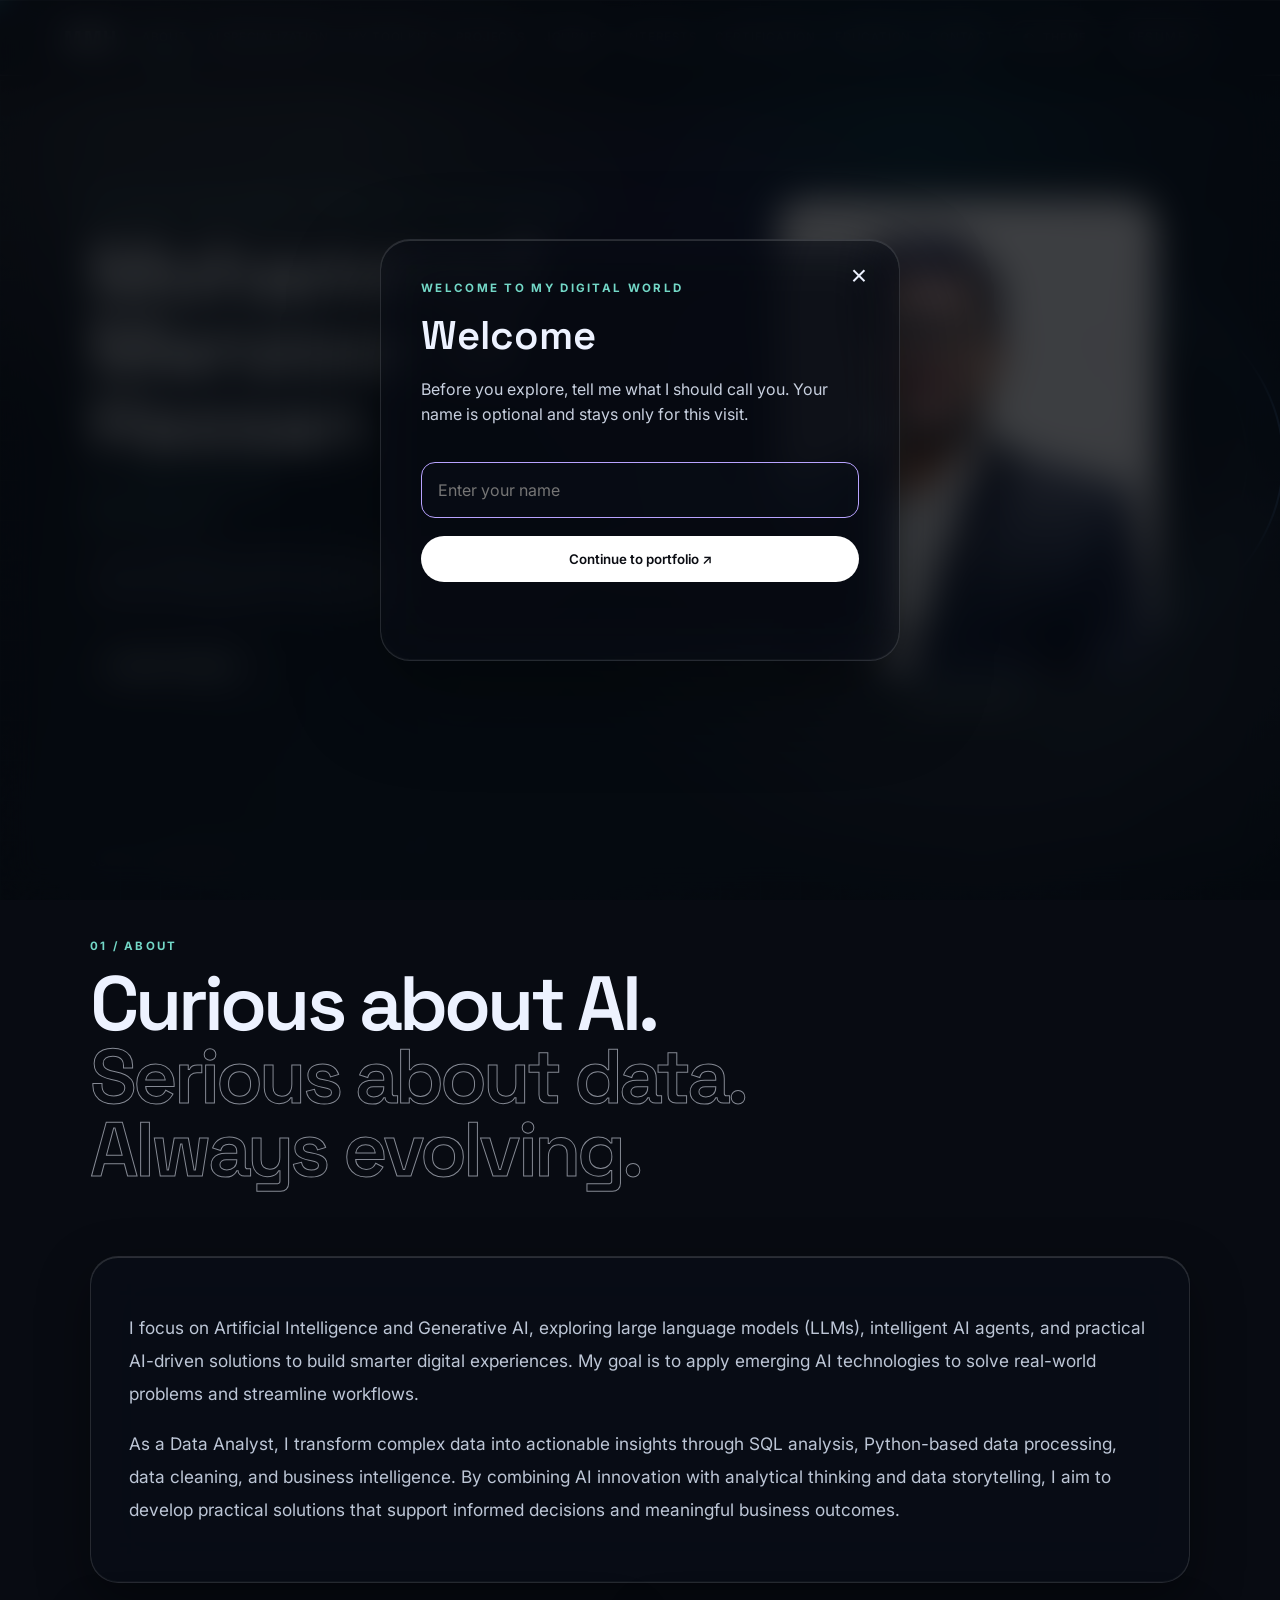
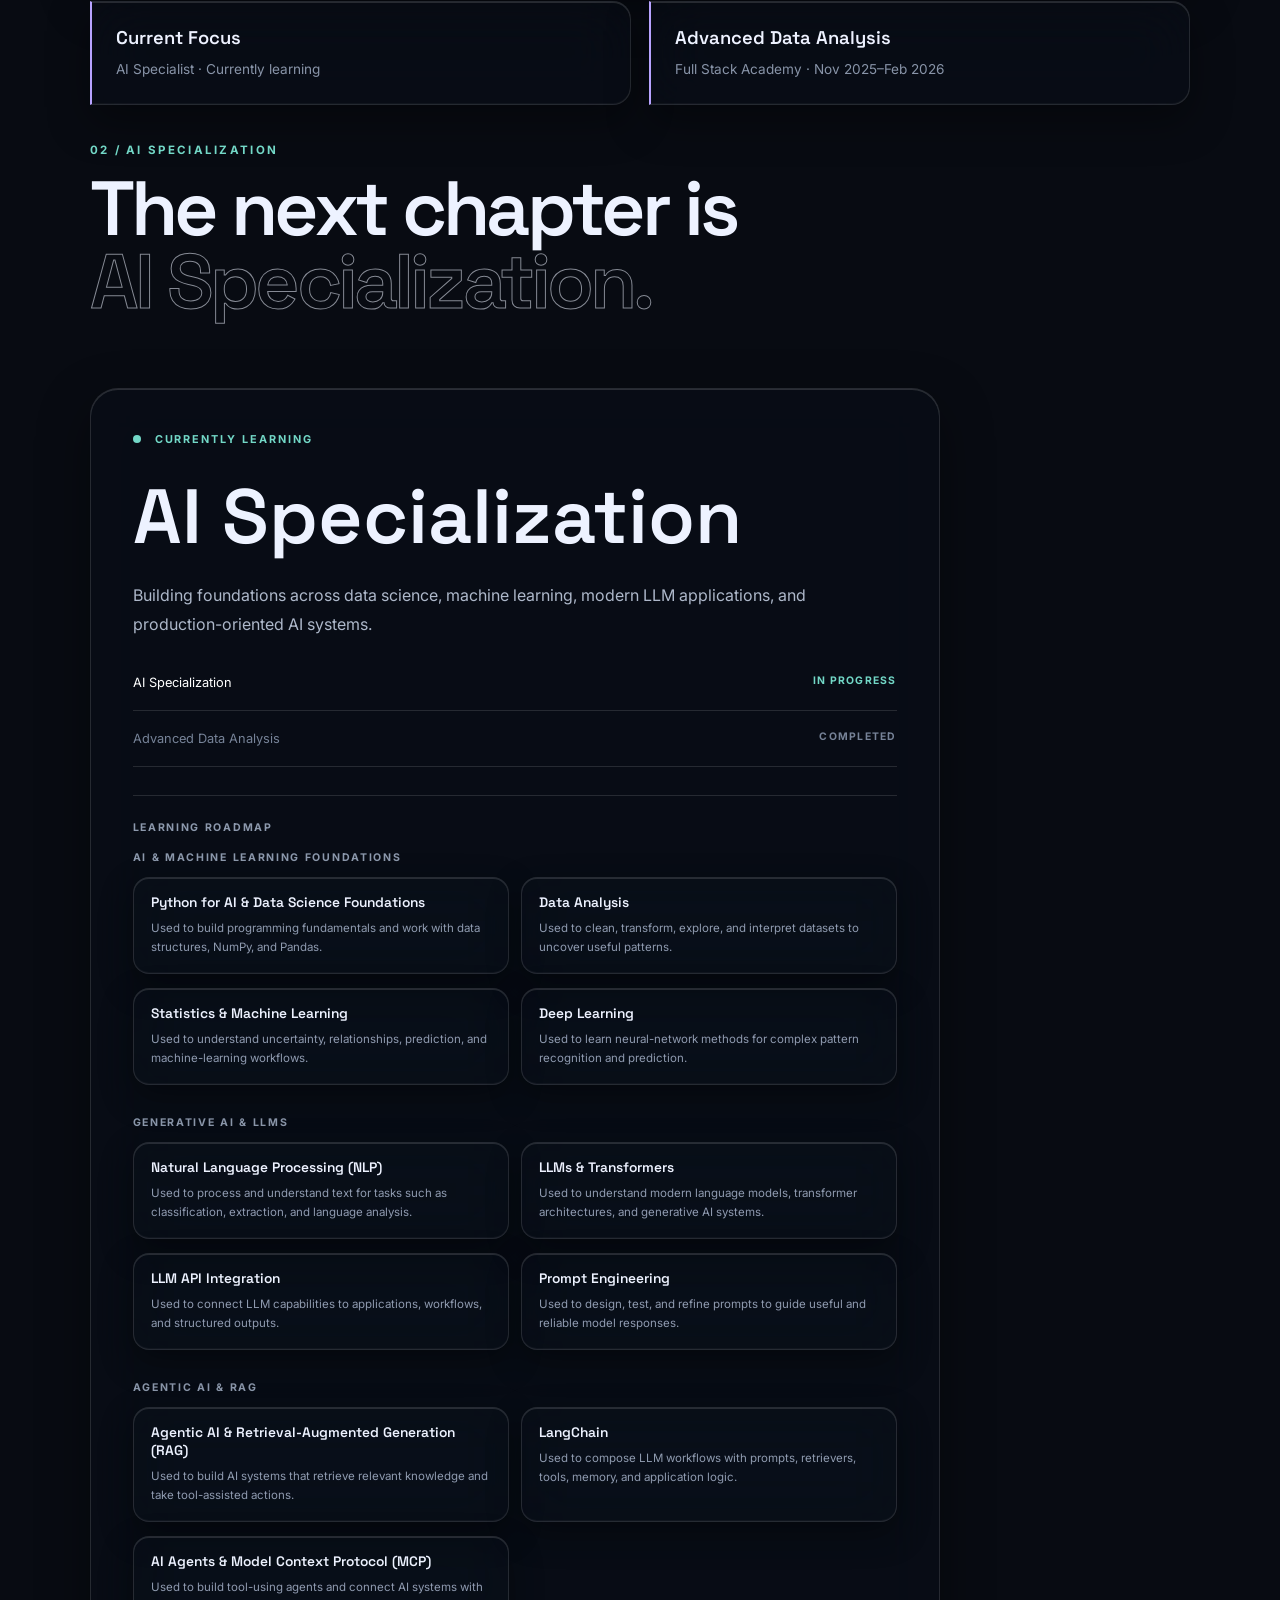
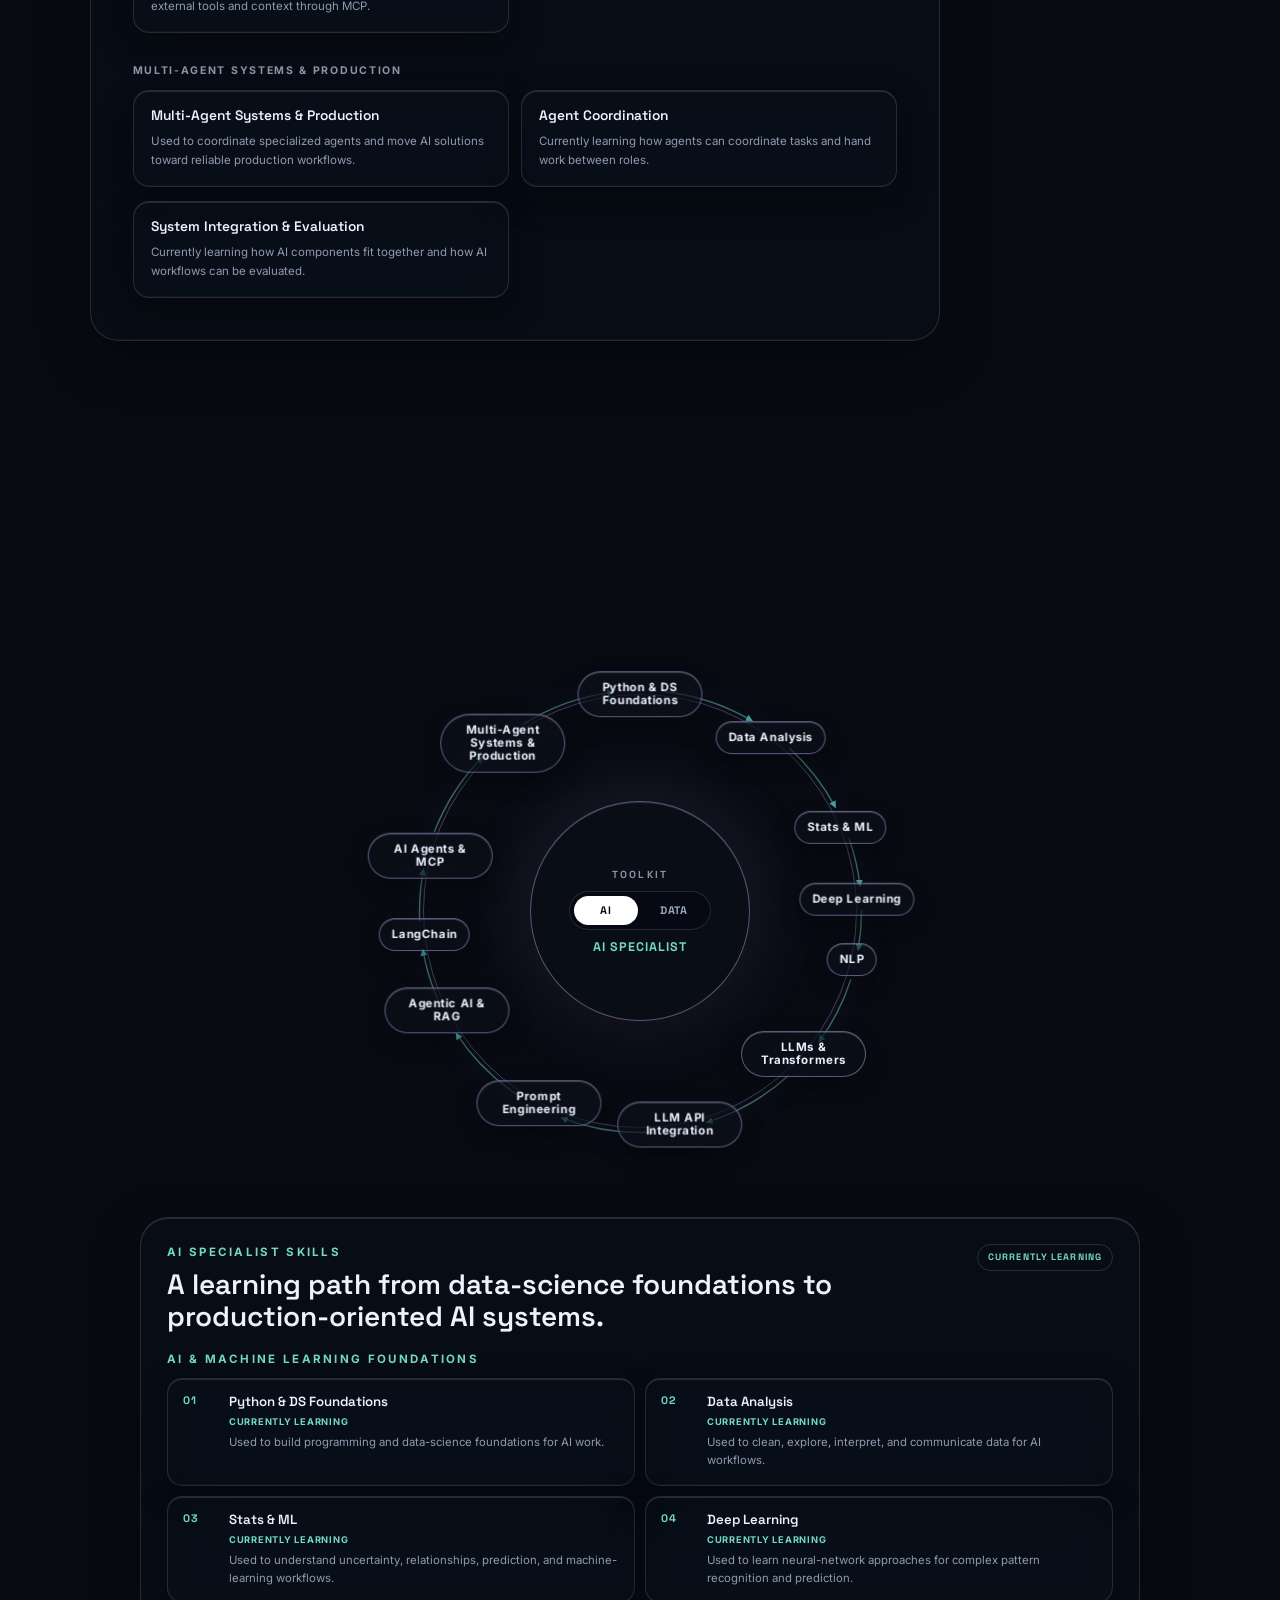
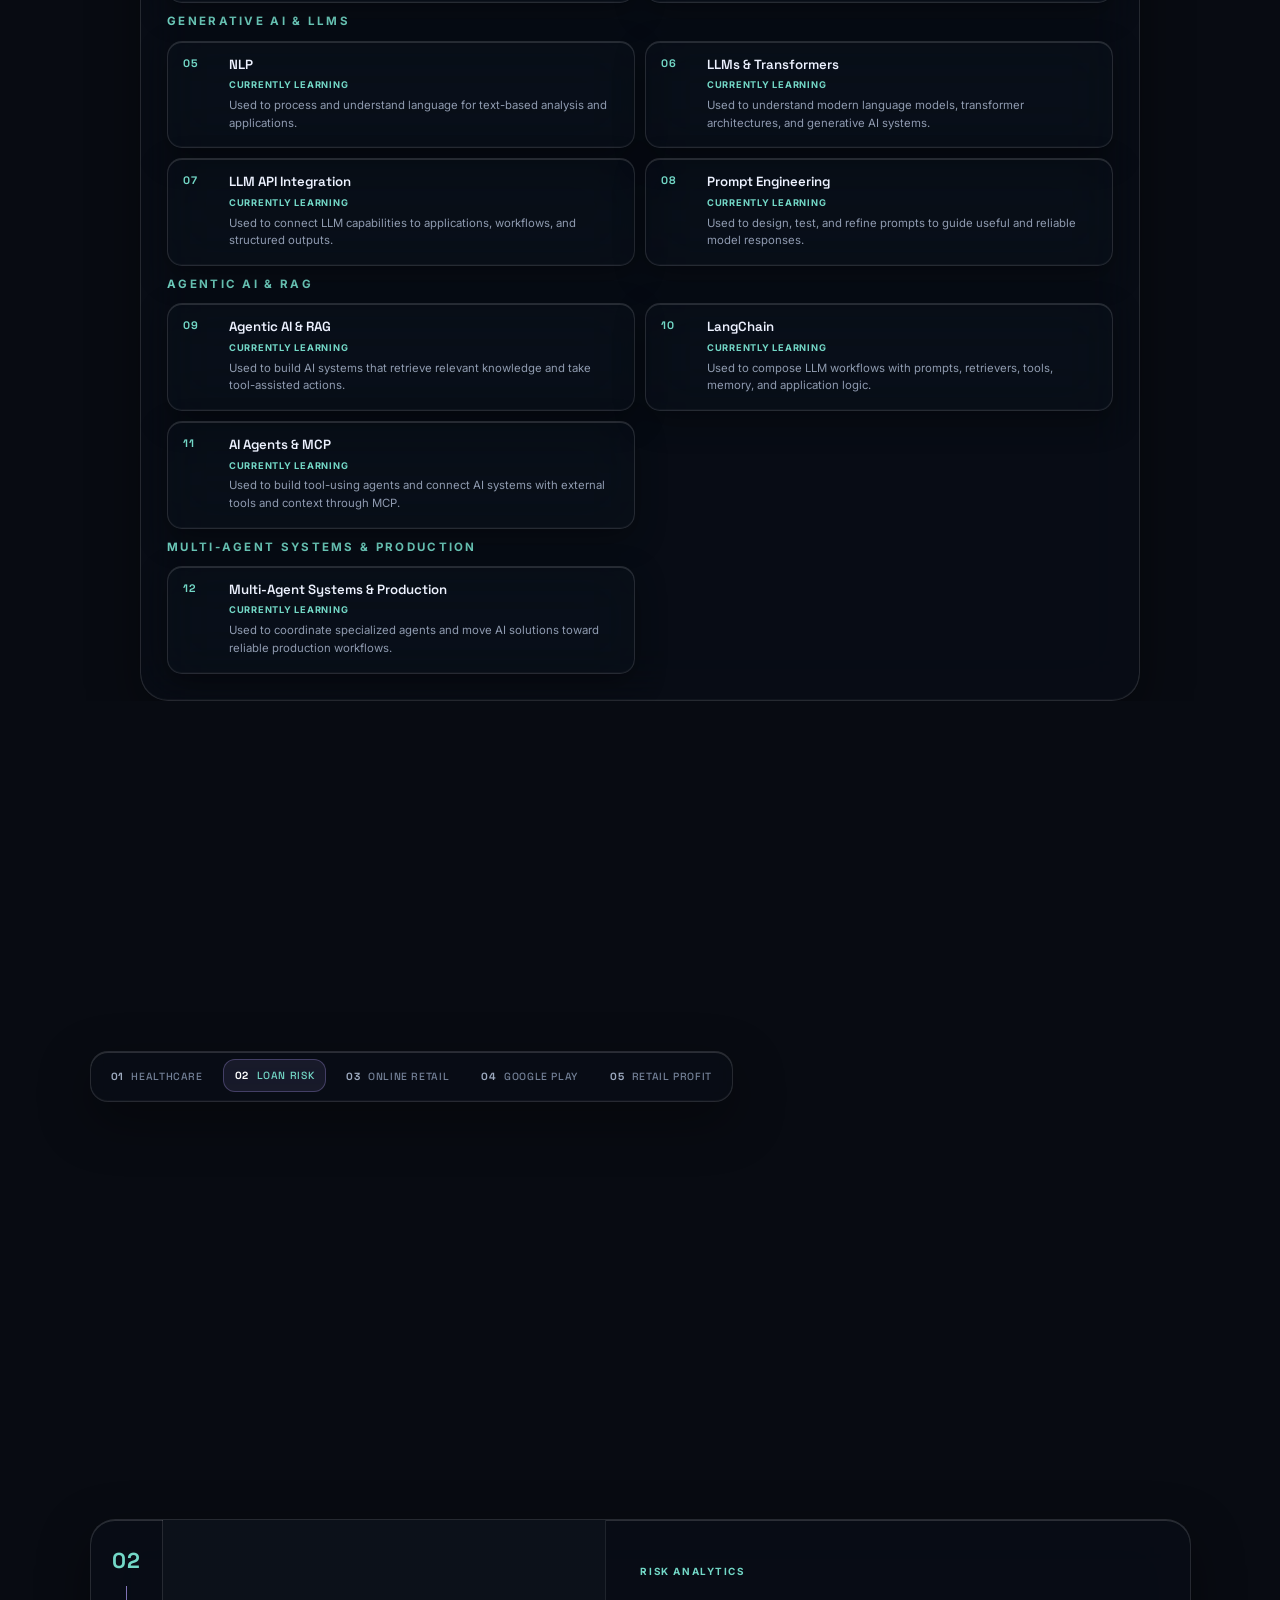
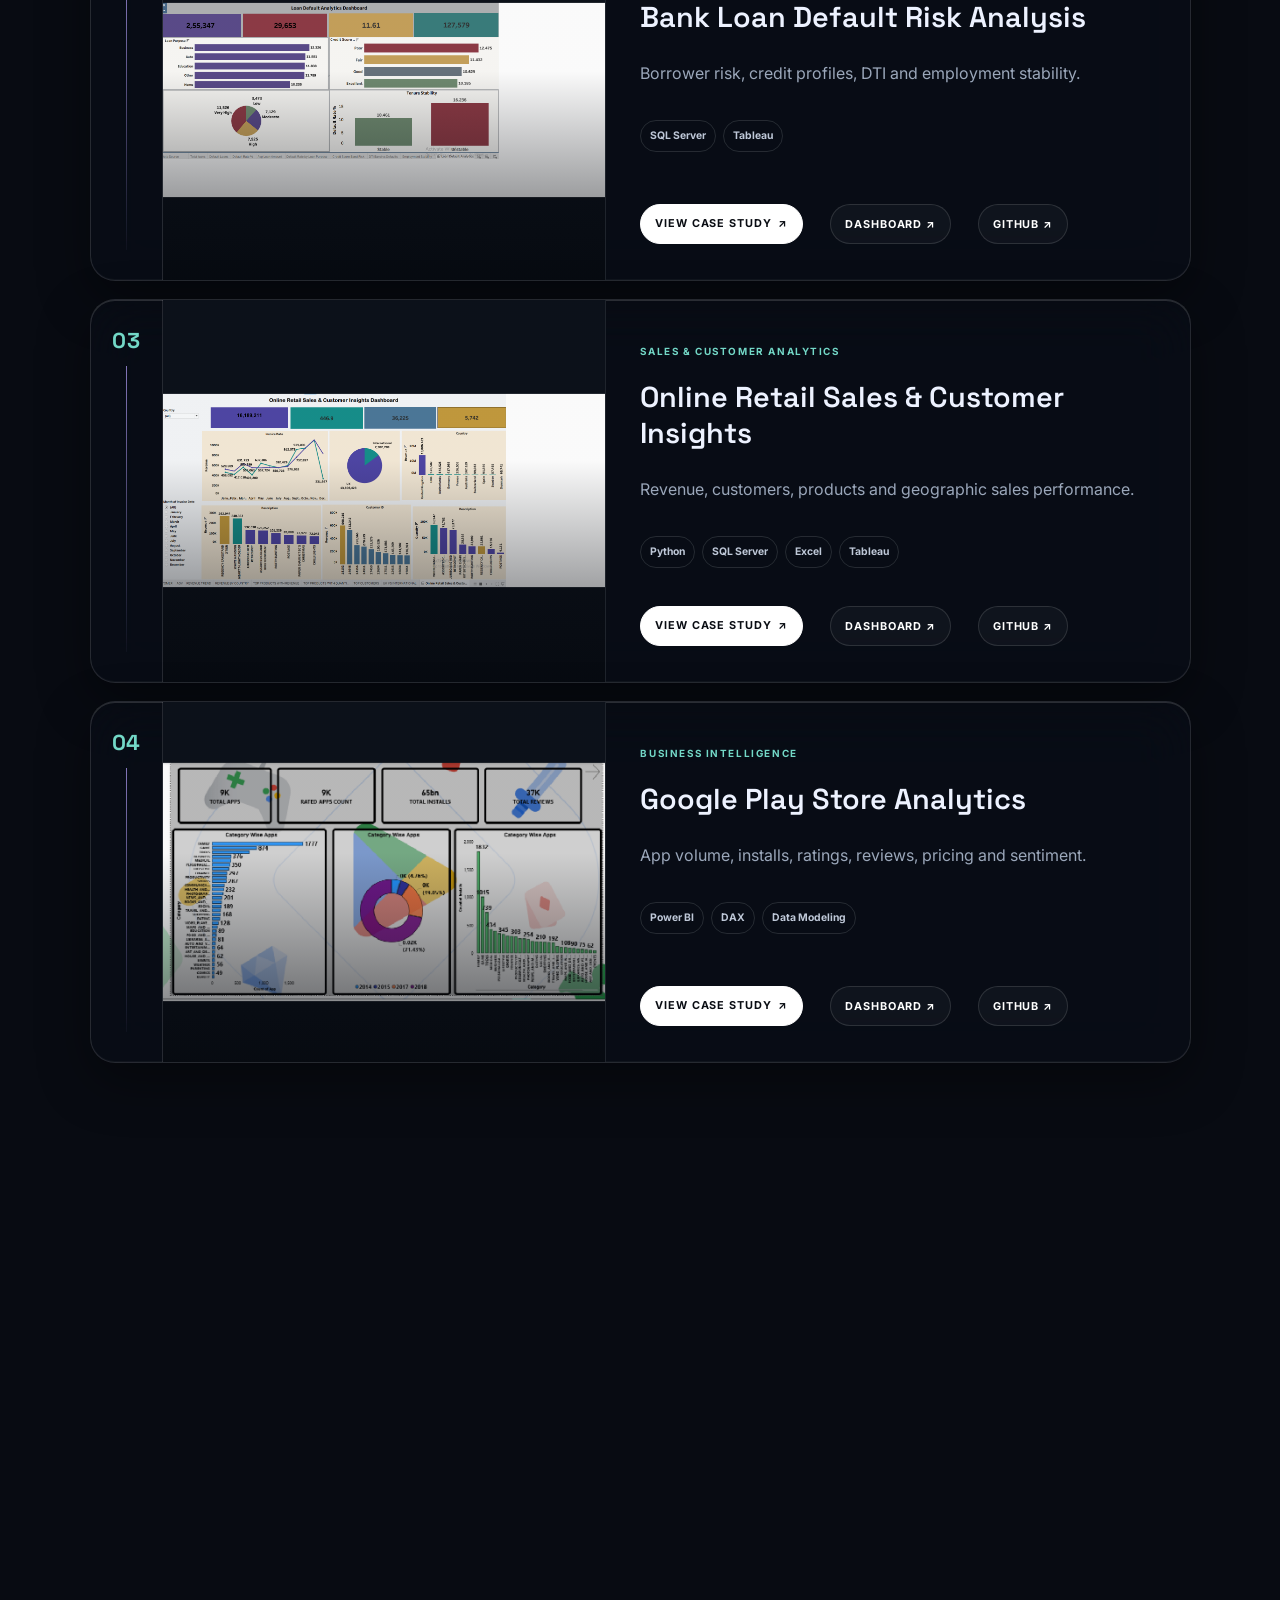
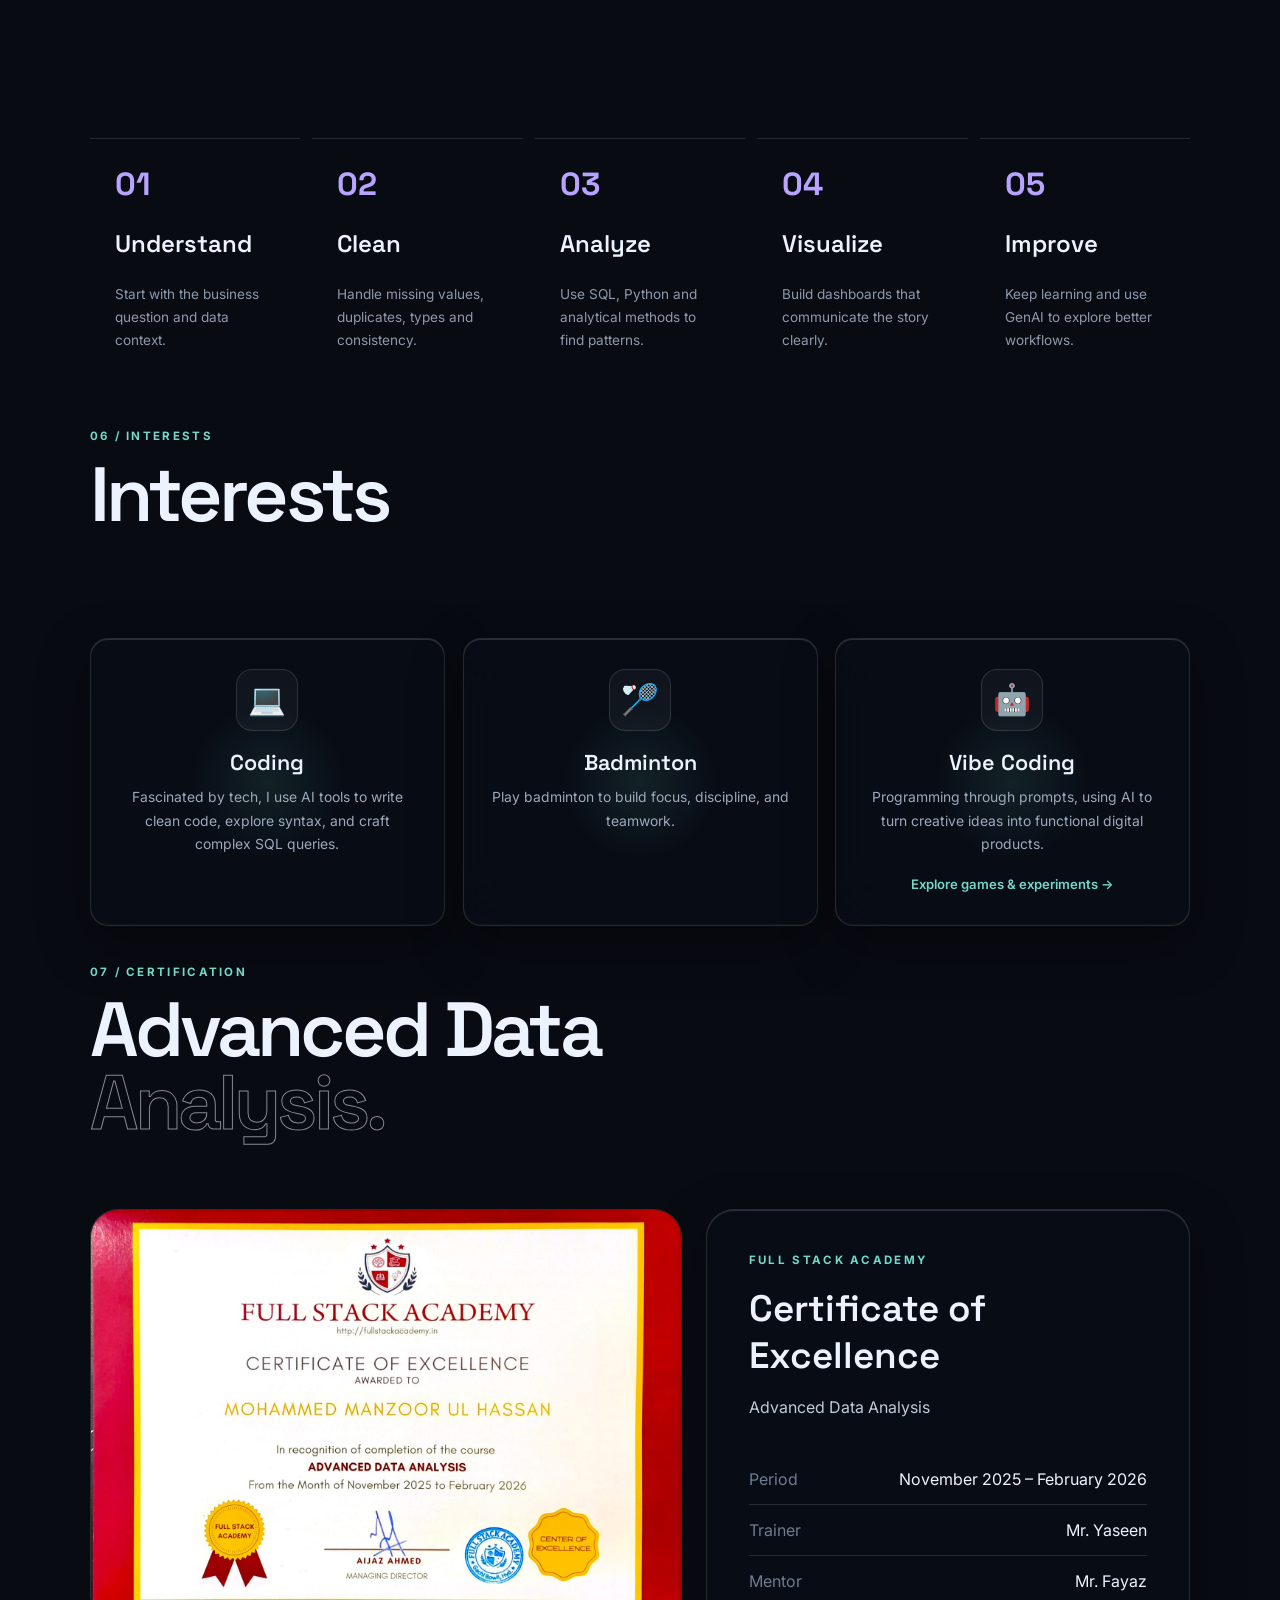
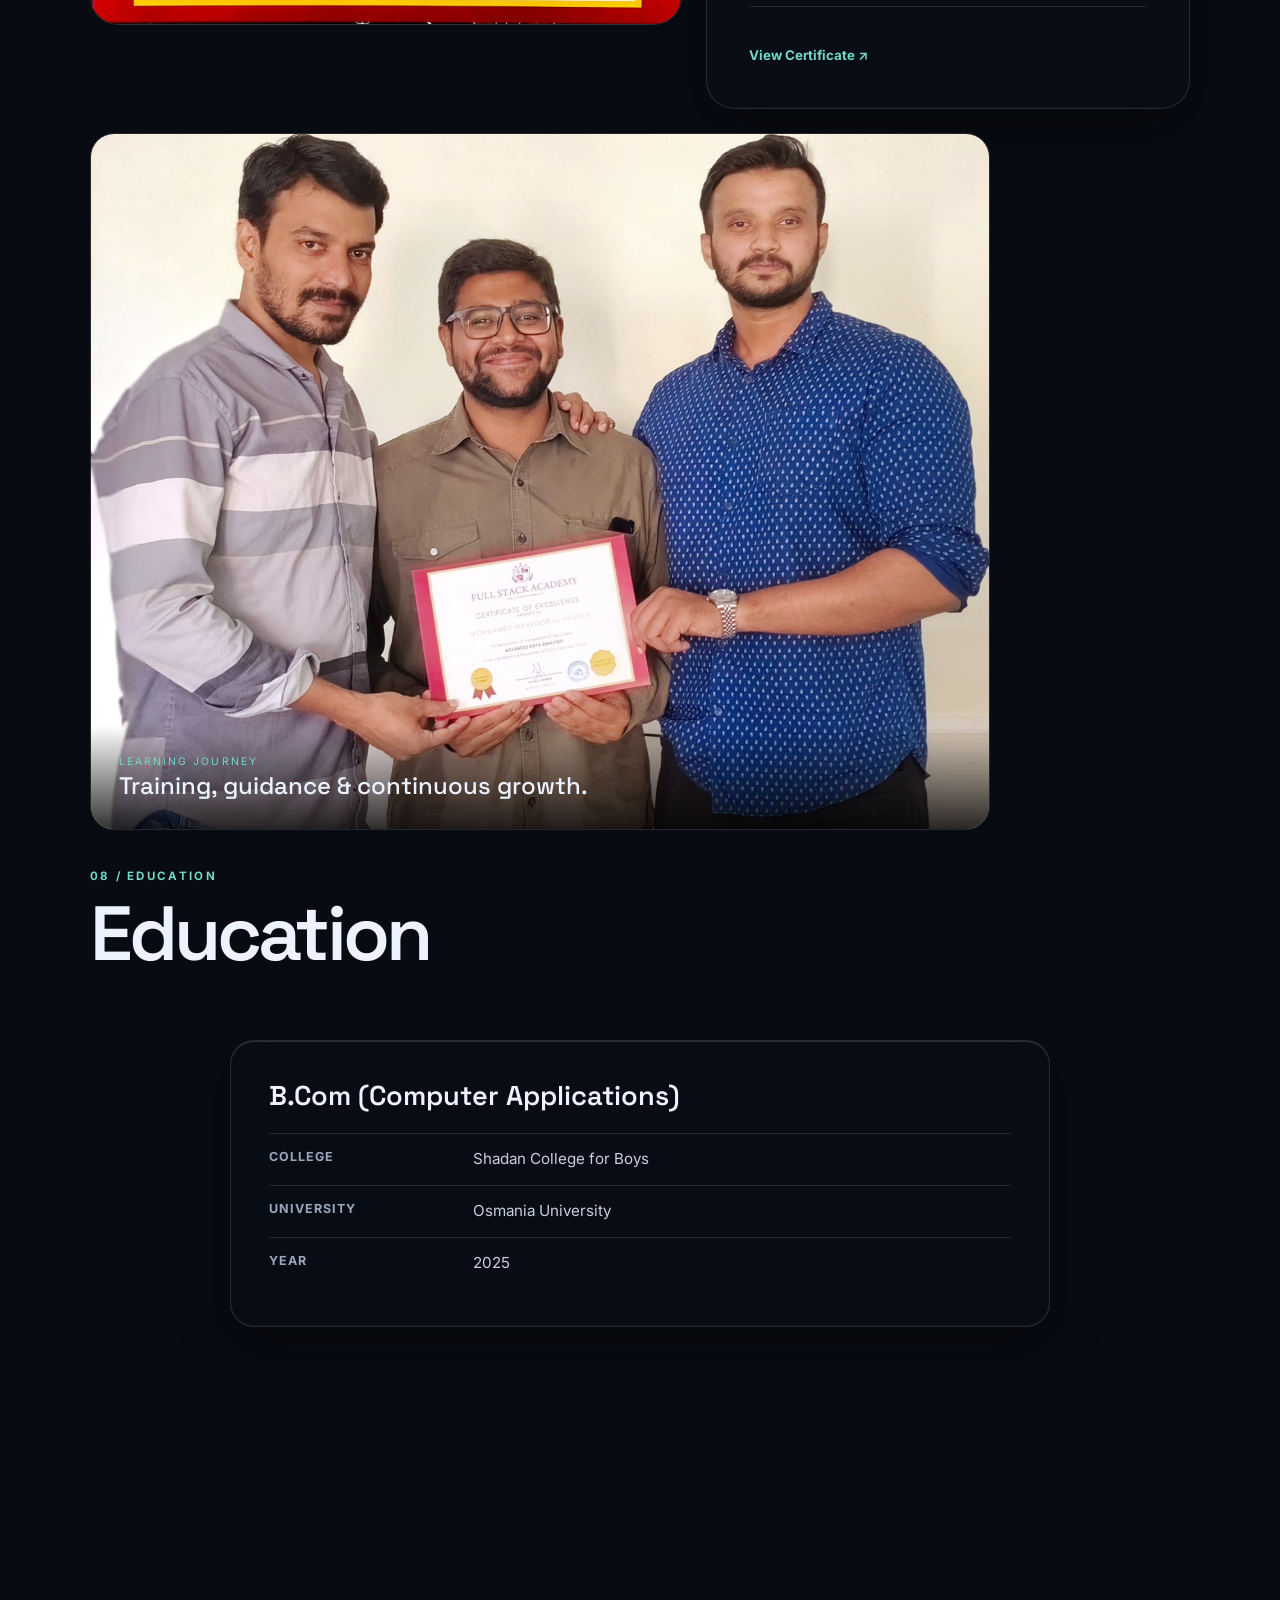
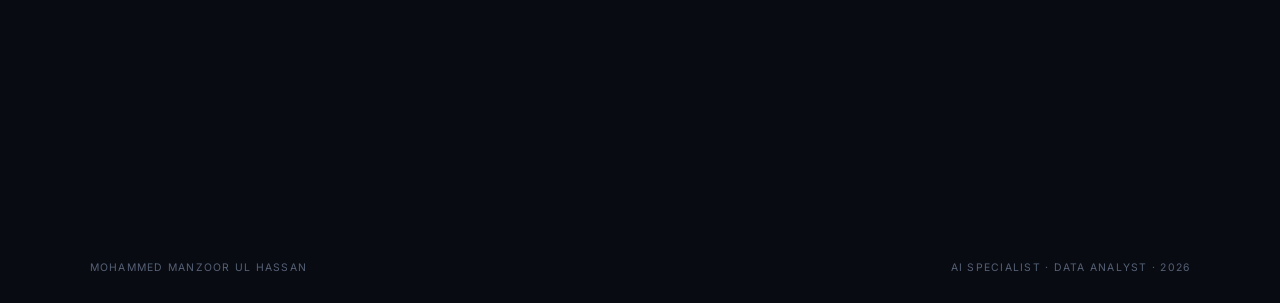
==== commit f33f347b: "Add files via upload Improve mobile toolkit spacing and profile interactions" ====
--- a/index.html
+++ b/index.html
@@ -125,6 +125,9 @@
           </div>
           <div class="photo-plane photo-plane-front" aria-hidden="true"></div>
         </div>
+        <button class="ai-companion-tag" id="aiCompanionTag" type="button">
+          <span aria-live="polite">🤖 Psst… tap to discover</span>
+        </button>
       </div>
       <p class="scroll-cue">Scroll to explore <span aria-hidden="true">↓</span></p>
     </section>
@@ -355,7 +358,7 @@
       </div>
       <footer>
         <span>Mohammed Manzoor Ul Hassan</span>
-        <span>Data Analyst · 2026</span>
+        <span>AI SPECIALIST · DATA ANALYST · 2026</span>
       </footer>
     </section>
   </main>
--- a/styles.css
+++ b/styles.css
@@ -433,6 +433,69 @@
   justify-content: center;
   perspective: 1200px;
   transform-style: preserve-3d;
+}
+
+.ai-companion-tag {
+  position: absolute;
+  z-index: 20;
+  right: clamp(-88px, -6vw, -52px);
+  bottom: 16%;
+  display: inline-flex;
+  align-items: center;
+  justify-content: center;
+  max-width: min(210px, calc(100vw - 32px));
+  padding: 10px 14px;
+  border: 1px solid color-mix(in srgb, var(--accent2) 38%, var(--line));
+  border-radius: 999px;
+  background: var(--theme-surface-strong);
+  color: var(--theme-text-strong);
+  box-shadow: 0 12px 30px var(--theme-shadow), 0 0 20px color-mix(in srgb, var(--accent2) 14%, transparent), inset 0 1px 0 rgba(255,255,255,.16);
+  backdrop-filter: blur(var(--glass-blur)) saturate(125%);
+  -webkit-backdrop-filter: blur(var(--glass-blur)) saturate(125%);
+  font: 600 .72rem/1.25 Inter, system-ui, sans-serif;
+  letter-spacing: .025em;
+  text-align: center;
+  cursor: pointer;
+  animation: companionFloat 3.8s ease-in-out infinite;
+  transition: border-color .2s ease, box-shadow .2s ease, color .2s ease;
+}
+
+.ai-companion-tag:hover,
+.ai-companion-tag:focus-visible {
+  border-color: color-mix(in srgb, var(--accent2) 68%, var(--line));
+  box-shadow: 0 14px 34px var(--theme-shadow), 0 0 24px color-mix(in srgb, var(--accent2) 22%, transparent), inset 0 1px 0 rgba(255,255,255,.2);
+}
+
+.ai-companion-tag:focus-visible {
+  outline: 2px solid var(--focus);
+  outline-offset: 4px;
+}
+
+@keyframes companionFloat {
+  0%, 100% { translate: 0 0; }
+  50% { translate: 0 -4px; }
+}
+
+@media (max-width: 1359px) {
+  .hero-photo-wrap {
+    flex-direction: column;
+    align-items: center;
+    gap: 12px;
+  }
+
+  .ai-companion-tag {
+    position: relative;
+    right: auto;
+    bottom: auto;
+    max-width: calc(100vw - 40px);
+  }
+}
+
+@media (prefers-reduced-motion: reduce) {
+  .ai-companion-tag {
+    animation: none;
+    transition: none;
+  }
 }
 
 .photo-depth {
@@ -1743,7 +1806,8 @@
   .c8 { left: 80%; top: 82%; }
   .c9 { left: 70%; top: 34%; }
   .contact-box h2 { font-size: 3.2rem; }
-  footer { left: 5vw; right: 5vw; font-size: 0.55rem; }
+  footer { left: 5vw; right: 5vw; font-size: 0.55rem; flex-wrap: wrap; gap: 8px 16px; }
+  footer span:last-child { text-align: right; }
   .nav { padding: 0 5vw; }
   .scroll-cue { left: 5vw; }
 }
@@ -2955,20 +3019,20 @@
 }
 
 .skill-toolkit[data-mode="data"] .skill-chip {
-  border-color: rgba(184,163,255,.28);
-  background: rgba(11,16,27,.72);
+  border-color: color-mix(in srgb, var(--accent) 38%, var(--line));
+  background: var(--theme-surface-strong);
 }
 
 .skill-toolkit[data-mode="ai"] .skill-chip {
-  border-color: rgba(115,216,199,.28);
-  background: rgba(11,16,27,.72);
+  border-color: color-mix(in srgb, var(--accent2) 38%, var(--line));
+  background: var(--theme-surface-strong);
 }
 
 .skill-toolkit .skill-chip:hover,
 .skill-toolkit .skill-chip:focus-visible {
-  border-color: rgba(255,255,255,.52);
-  background: rgba(18,24,38,.94);
-  box-shadow: 0 10px 28px rgba(0,0,0,.28);
+  border-color: color-mix(in srgb, var(--accent2) 62%, var(--line));
+  background: var(--theme-surface-strong);
+  box-shadow: 0 10px 28px var(--theme-shadow), inset 0 1px 0 rgba(255,255,255,.18);
   outline: none;
 }
 
@@ -3703,6 +3767,26 @@
   color: rgba(77, 178, 171, .9);
 }
 
+/* Use the active palette's glass tokens for toolkit labels in every theme. */
+body[data-theme] .skill-toolkit .skill-chip {
+  color: var(--theme-text-strong) !important;
+  background: var(--theme-surface-strong) !important;
+  border-color: color-mix(in srgb, var(--accent) 40%, var(--line)) !important;
+  box-shadow: 0 8px 22px var(--theme-shadow), inset 0 1px 0 rgba(255,255,255,.18);
+  backdrop-filter: blur(var(--glass-blur)) saturate(130%);
+  -webkit-backdrop-filter: blur(var(--glass-blur)) saturate(130%);
+}
+
+body[data-theme] .skill-toolkit .skill-chip:hover,
+body[data-theme] .skill-toolkit .skill-chip:focus-visible {
+  color: var(--theme-text-strong) !important;
+  background: var(--theme-menu-surface) !important;
+  border-color: color-mix(in srgb, var(--accent2) 68%, var(--line)) !important;
+  box-shadow: 0 12px 30px var(--theme-shadow), 0 0 18px color-mix(in srgb, var(--accent2) 18%, transparent), inset 0 1px 0 rgba(255,255,255,.24);
+  outline: 2px solid color-mix(in srgb, var(--accent2) 72%, transparent);
+  outline-offset: 2px;
+}
+
 /* Light mode — true dark-on-light toolkit controls and labels. */
 body[data-theme="light"] .skill-toolkit .skill-center {
   background: var(--theme-surface-strong);
@@ -3748,17 +3832,17 @@
 body[data-theme="light"] .skill-toolkit .skill-chip {
   color: #102a45 !important;
   background: var(--theme-surface-strong) !important;
-  border-color: rgba(32,104,164,.30) !important;
-  box-shadow: 0 8px 22px rgba(35,84,120,.10);
+  border-color: color-mix(in srgb, var(--accent) 40%, var(--line)) !important;
+  box-shadow: 0 8px 22px var(--theme-shadow), inset 0 1px 0 rgba(255,255,255,.56);
   text-shadow: none !important;
 }
 
 body[data-theme="light"] .skill-toolkit .skill-chip:hover,
 body[data-theme="light"] .skill-toolkit .skill-chip:focus-visible {
   color: #09233d !important;
-  background: #ffffff !important;
-  border-color: rgba(23,111,229,.55) !important;
-  box-shadow: 0 12px 28px rgba(35,84,120,.16);
+  background: var(--theme-menu-surface) !important;
+  border-color: color-mix(in srgb, var(--accent2) 68%, var(--line)) !important;
+  box-shadow: 0 12px 28px var(--theme-shadow), 0 0 18px color-mix(in srgb, var(--accent2) 16%, transparent), inset 0 1px 0 rgba(255,255,255,.76);
 }
 
 /* Light-mode supporting copy: make every information block comfortably readable. */
@@ -5309,8 +5393,8 @@
   }
 }
 
-@media (max-width: 700px) {
-
+@media (max-width: 700px) {
+
   .ai-skill-groups {
     gap: 22px;
   }
@@ -5506,6 +5590,16 @@
   font-size: clamp(.68rem, .9vw, .78rem) !important;
   box-sizing: border-box !important;
   z-index: 4 !important;
+}
+
+@media (max-width: 600px) {
+  .skill-toolkit #skillChipLayer .skill-chip {
+    max-width: min(var(--skill-chip-max-width, 180px), calc(100vw - 40px)) !important;
+    padding: clamp(4px, 1.2vw, 7px) clamp(6px, 1.55vw, 9px) !important;
+    overflow-wrap: anywhere !important;
+    line-height: 1.05 !important;
+    font-size: clamp(.62rem, 2.65vw, .68rem) !important;
+  }
 }
 
 .skill-toolkit .skill-flow-arrows {
@@ -5589,7 +5683,7 @@
   .nav#siteNav .nav-panel#primaryNav > .nav-resume {
     flex: 0 0 auto !important;
   }
-}
+}
 
 /* Light Mode navigation contrast across desktop, tablet, and mobile. */
 body[data-theme="light"] #siteNav .nav-links a,
@@ -5739,6 +5833,7 @@
   body[data-theme] .ai-skill-item,
   body[data-theme] .skill-chip,
   body[data-theme] .photo-tag,
+  body[data-theme] .ai-companion-tag,
   body[data-theme] .back-to-top,
   body[data-theme] .skill-center,
   body[data-theme] .theme-trigger,
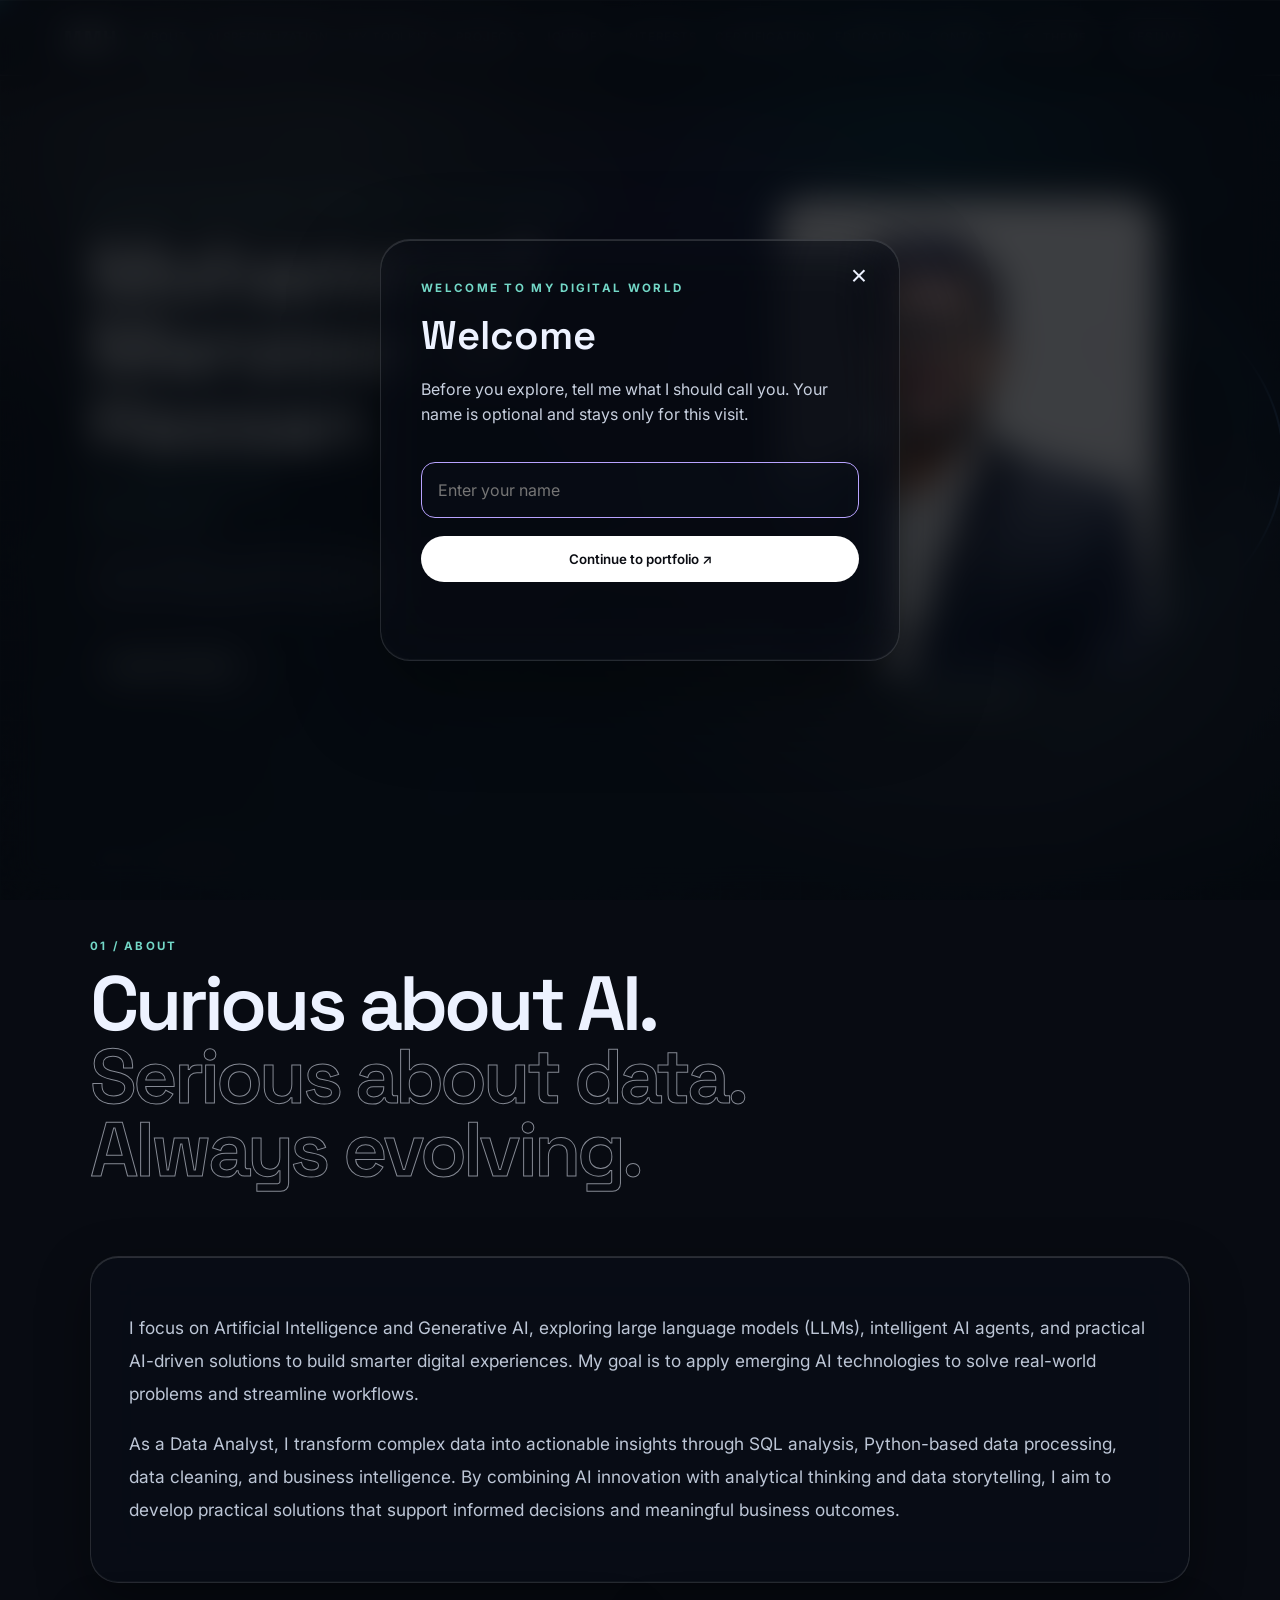
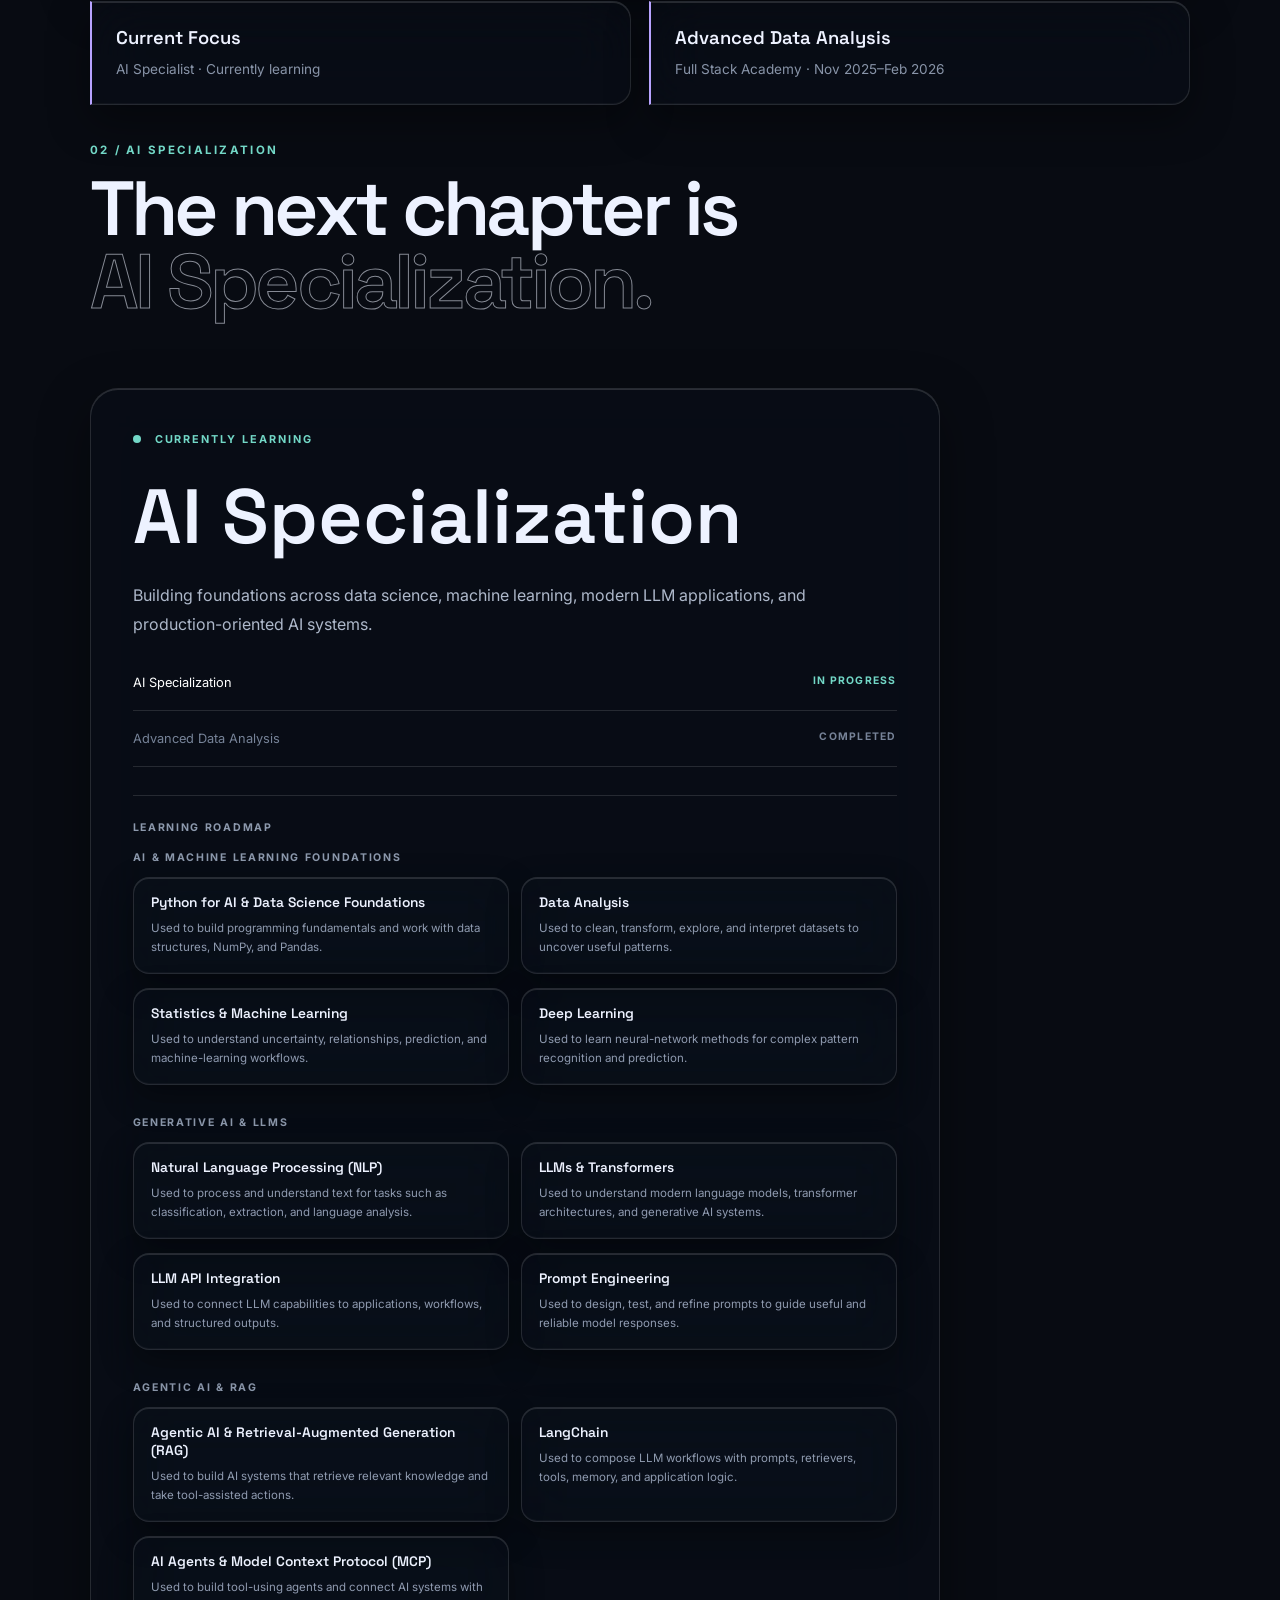
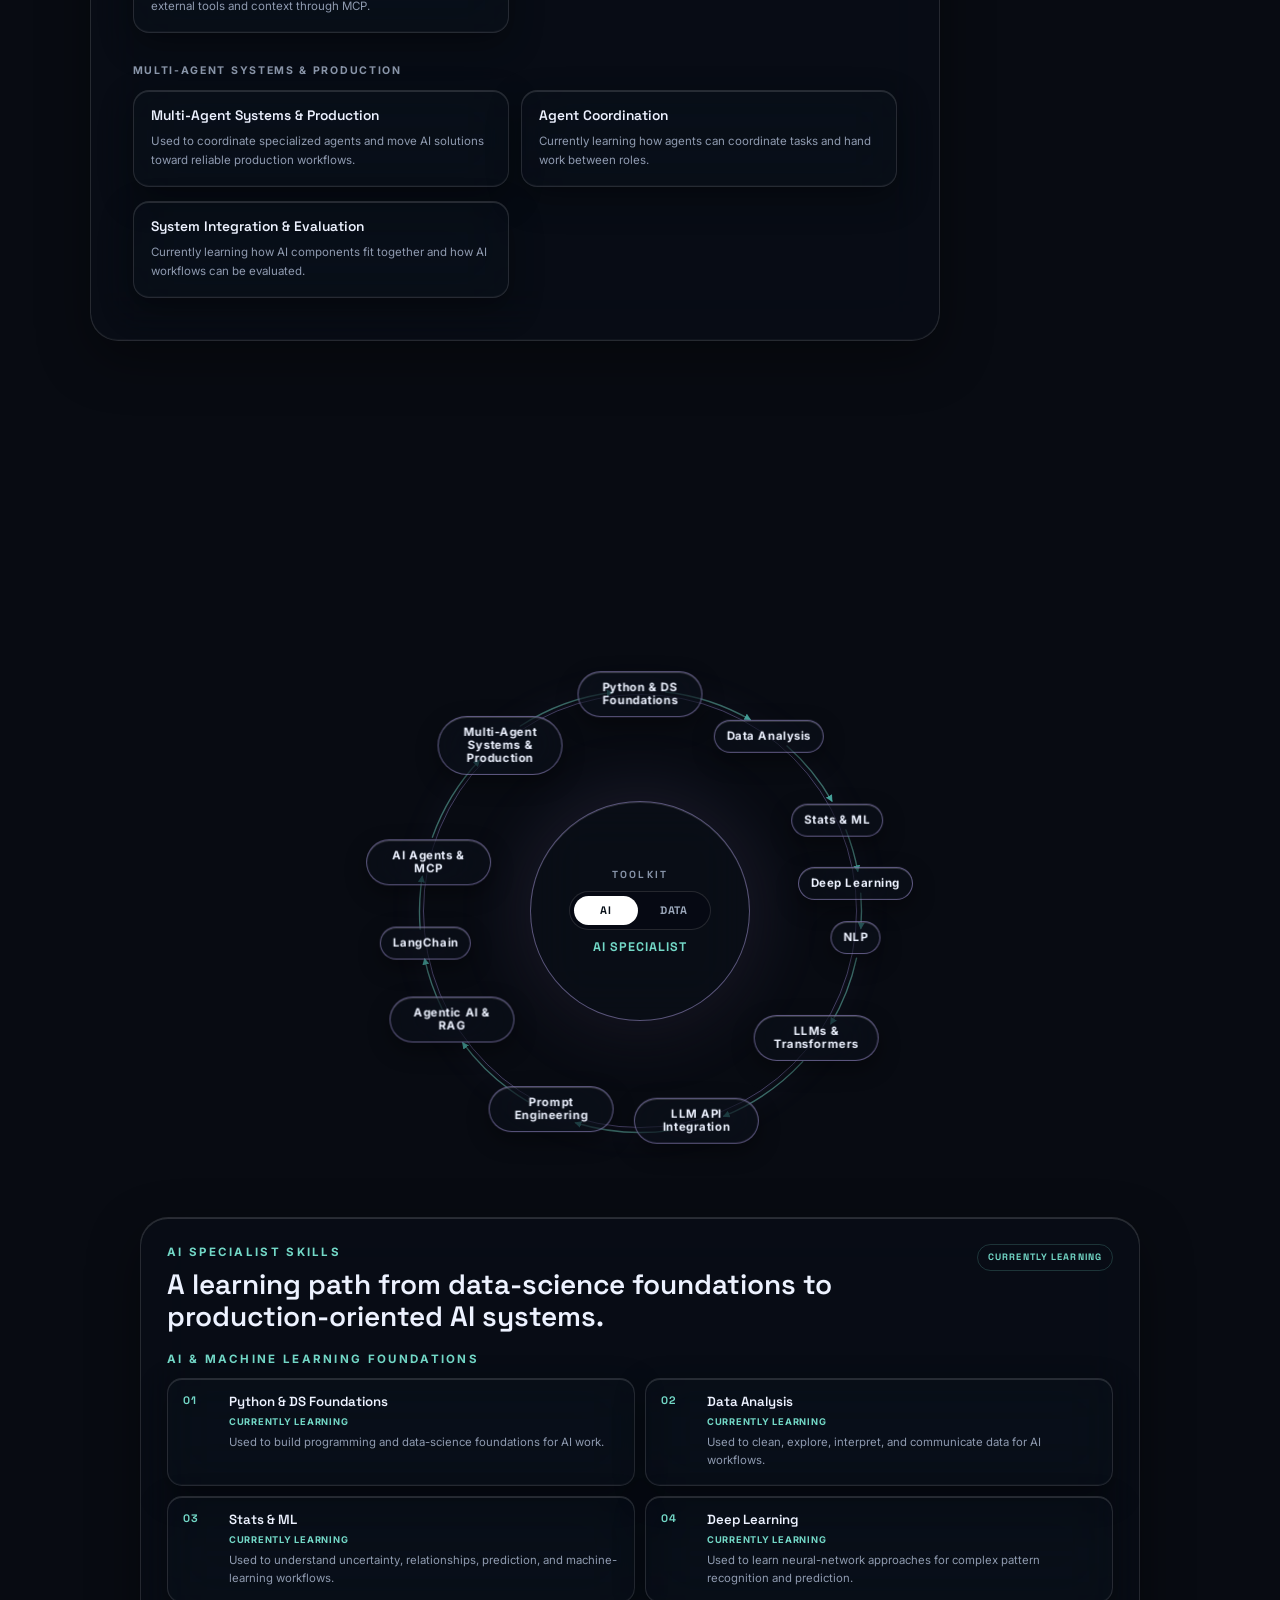
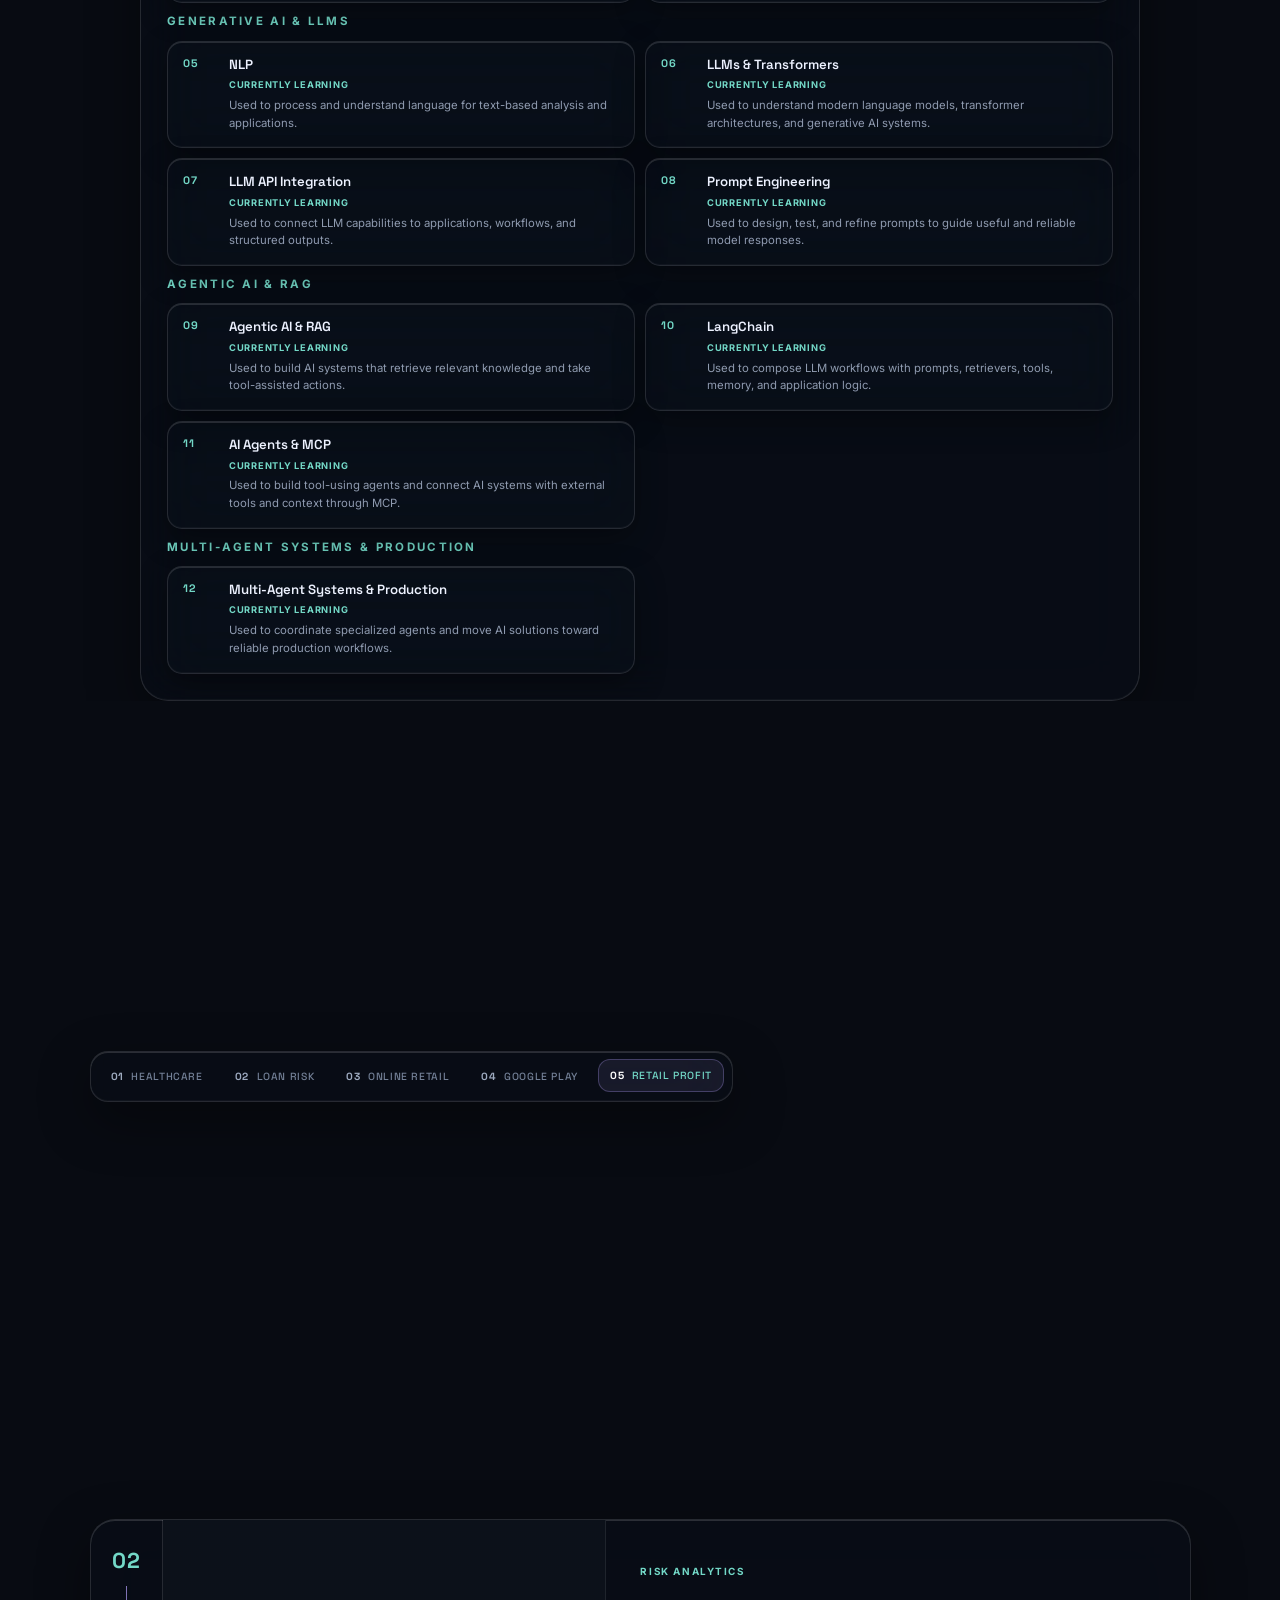
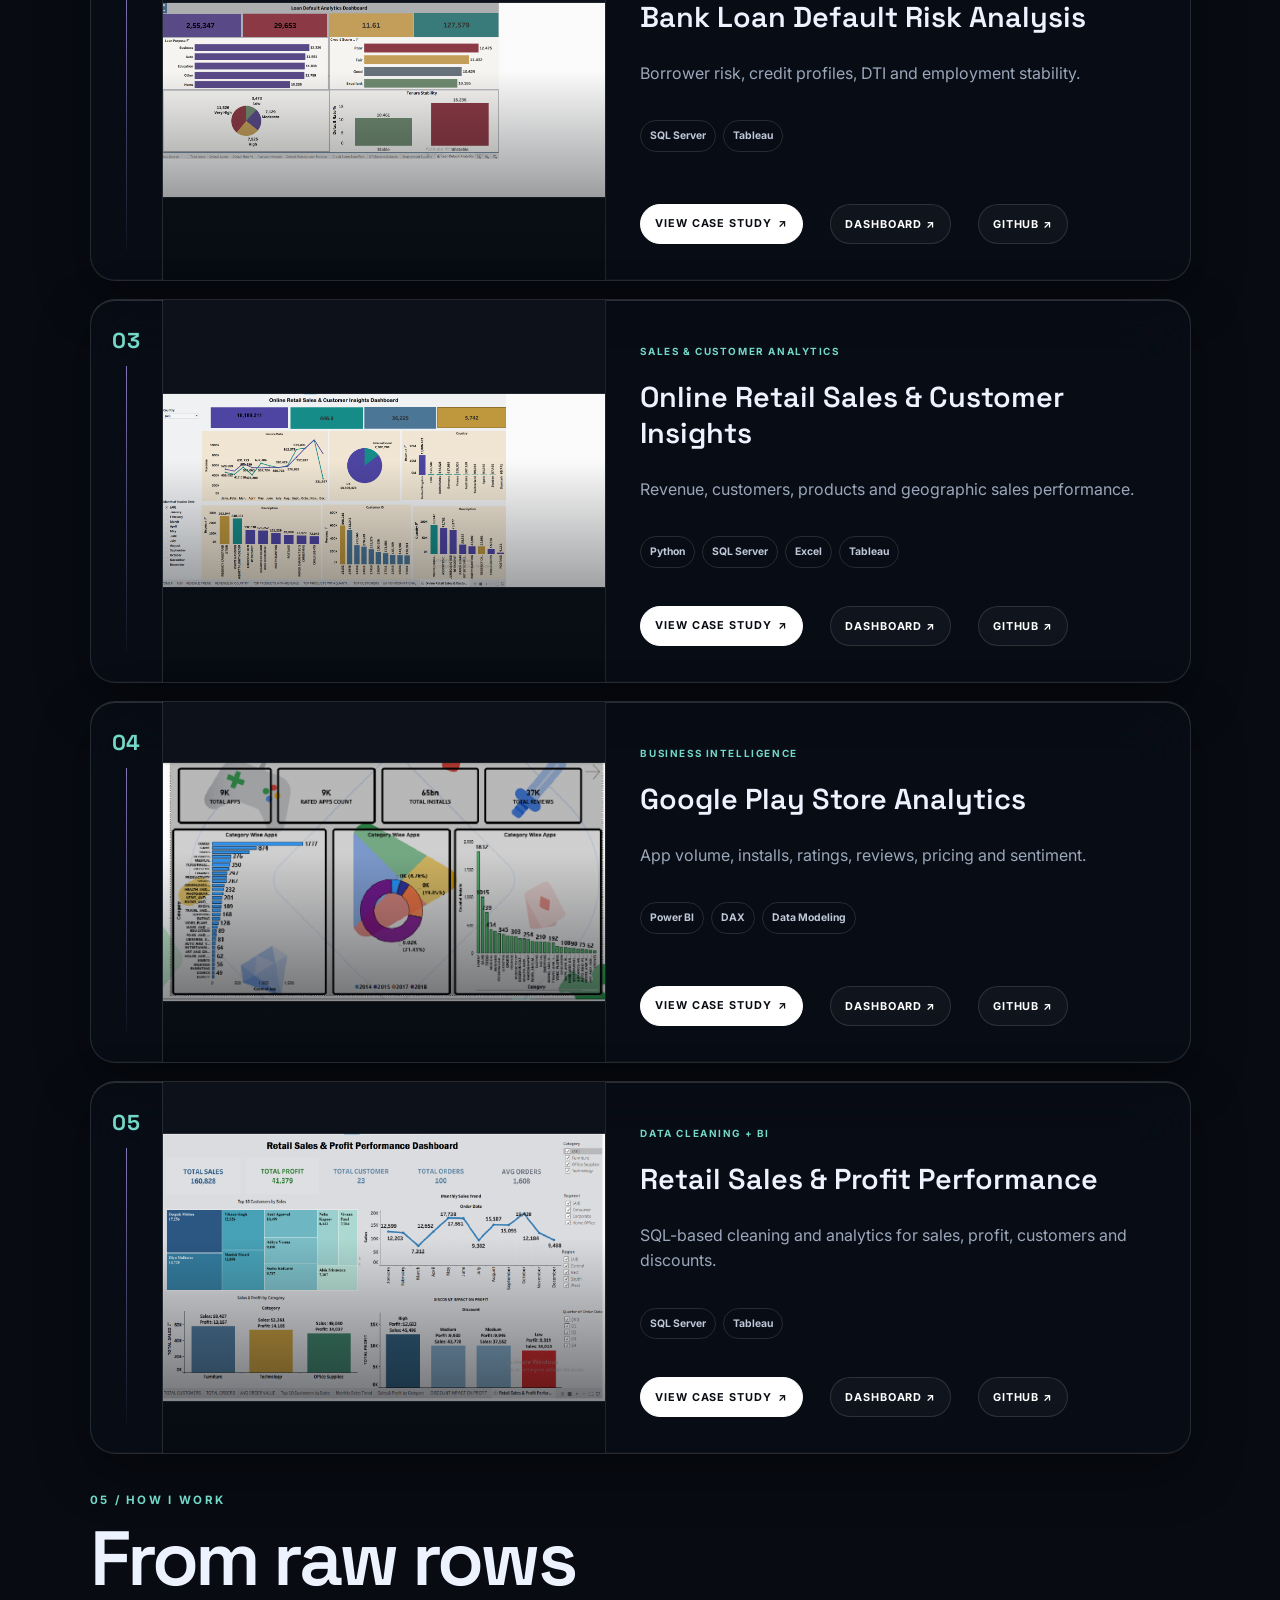
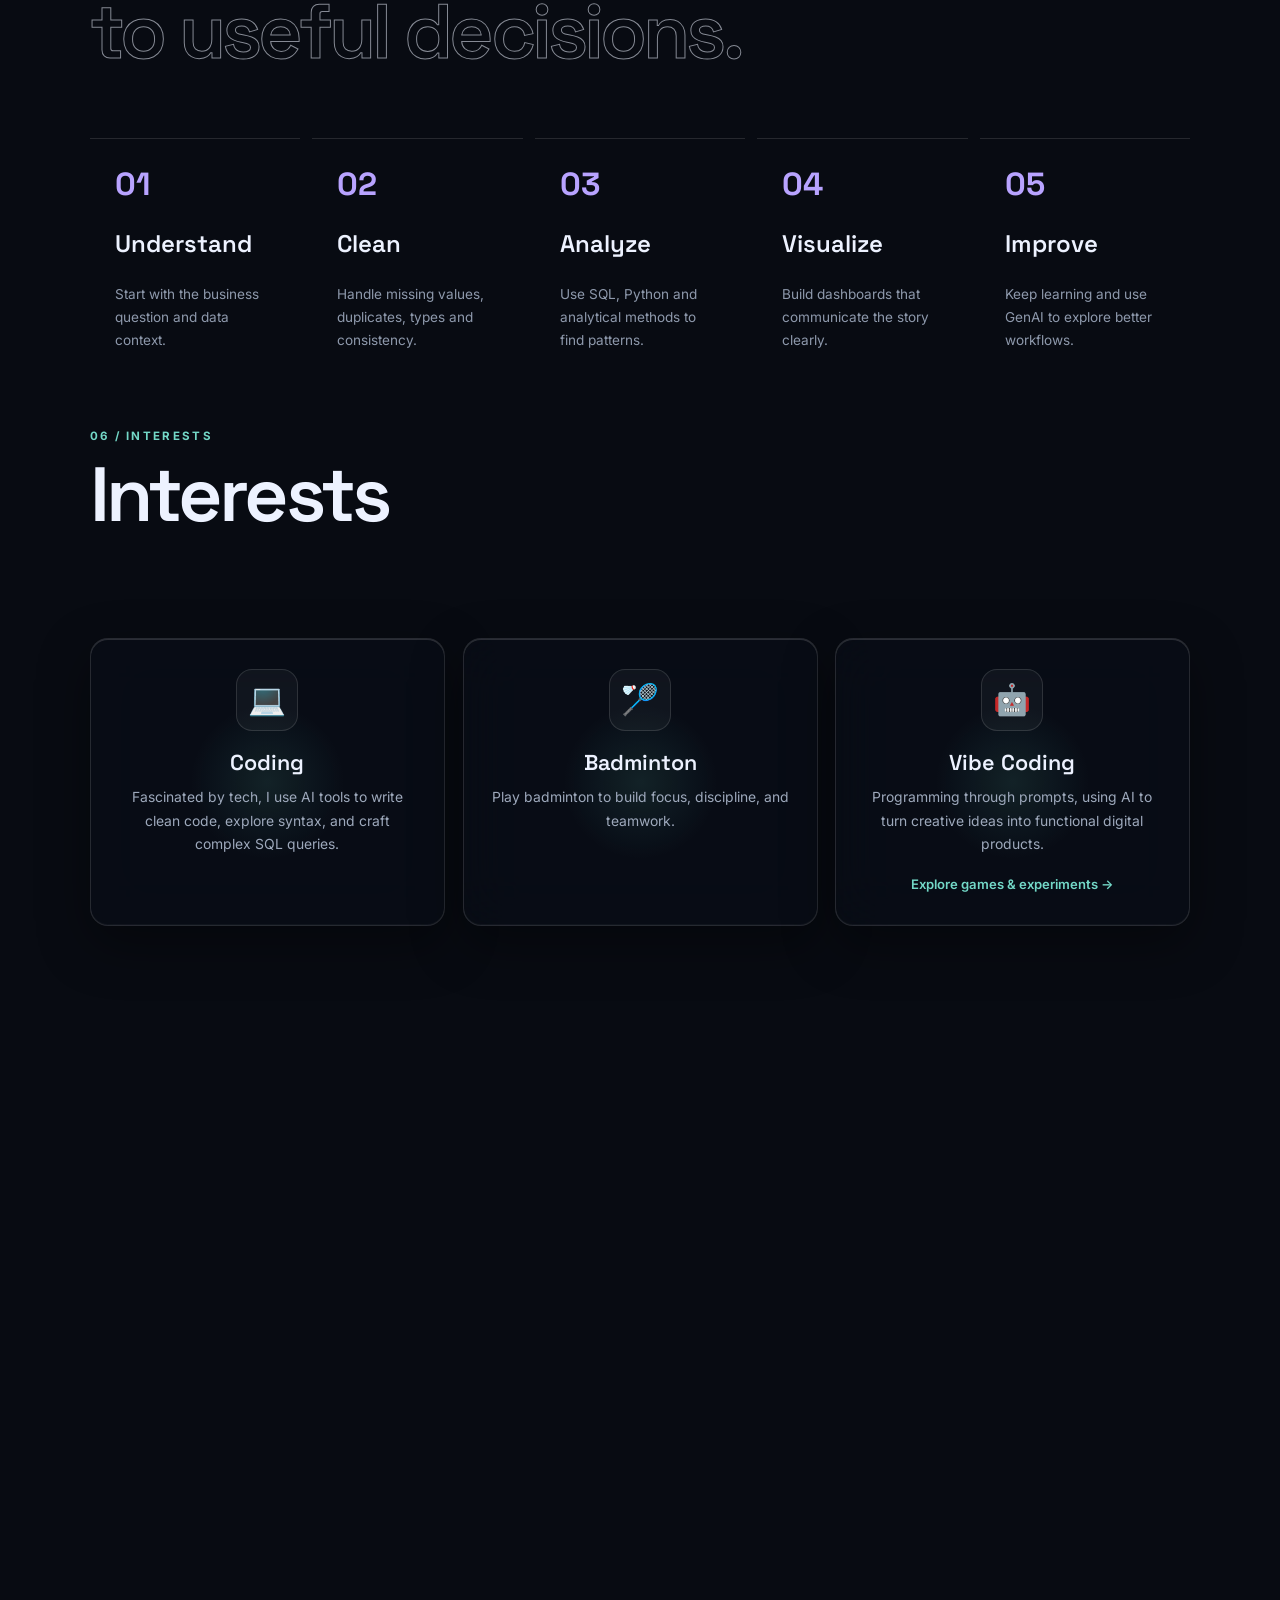
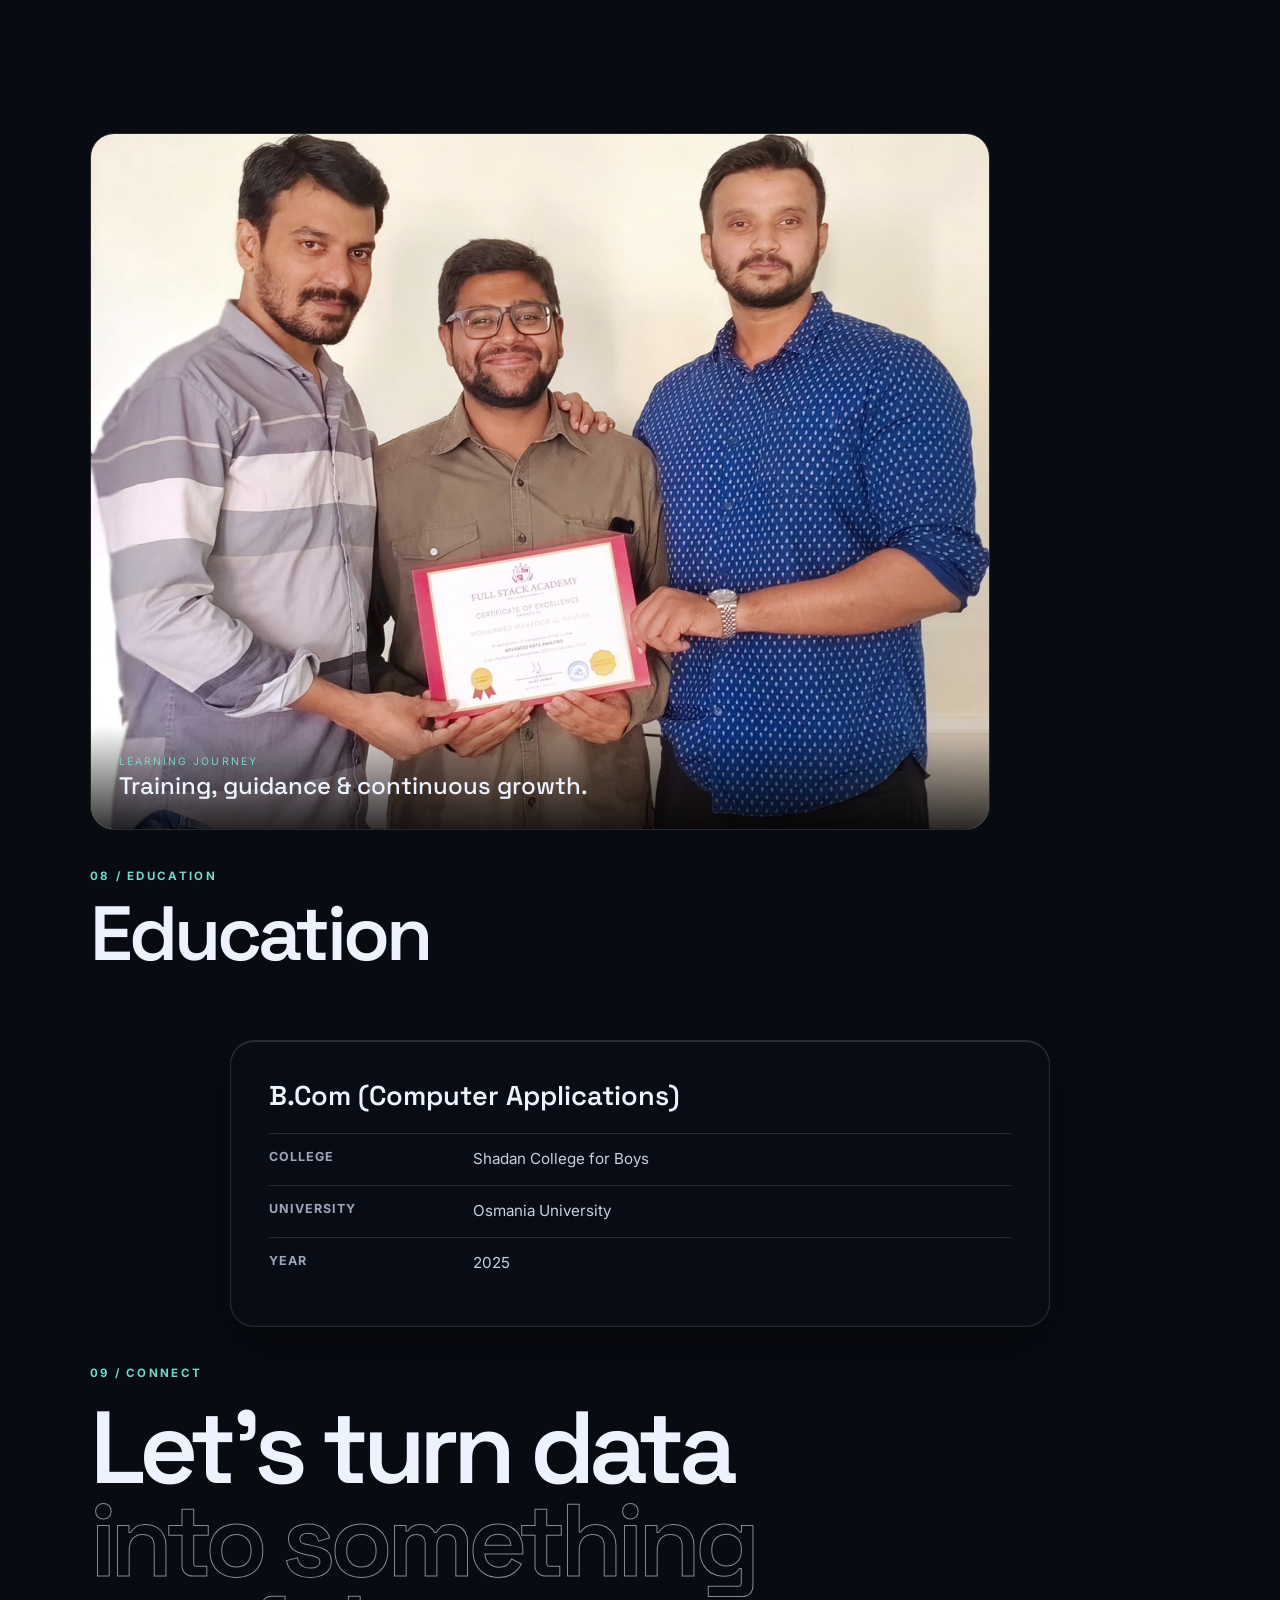
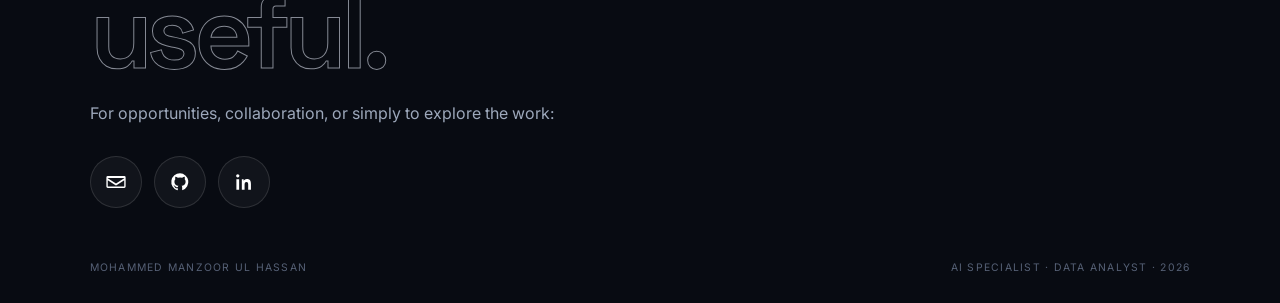
==== commit e5b519ae: "Add files via upload Fixed errors" ====
--- a/index.html
+++ b/index.html
@@ -126,7 +126,7 @@
           <div class="photo-plane photo-plane-front" aria-hidden="true"></div>
         </div>
         <button class="ai-companion-tag" id="aiCompanionTag" type="button">
-          <span aria-live="polite">🤖 Psst… tap to discover</span>
+          <span aria-live="polite">🤖 Tap to discover</span>
         </button>
       </div>
       <p class="scroll-cue">Scroll to explore <span aria-hidden="true">↓</span></p>
--- a/styles.css
+++ b/styles.css
@@ -4159,6 +4159,8 @@
 }
 
 @media (max-width: 600px) {
+  .hero-photo-wrap .photo-depth { z-index: 1; }
+
   .hero-photo-wrap .orbit-one {
     width: 148%;
     height: 86%;
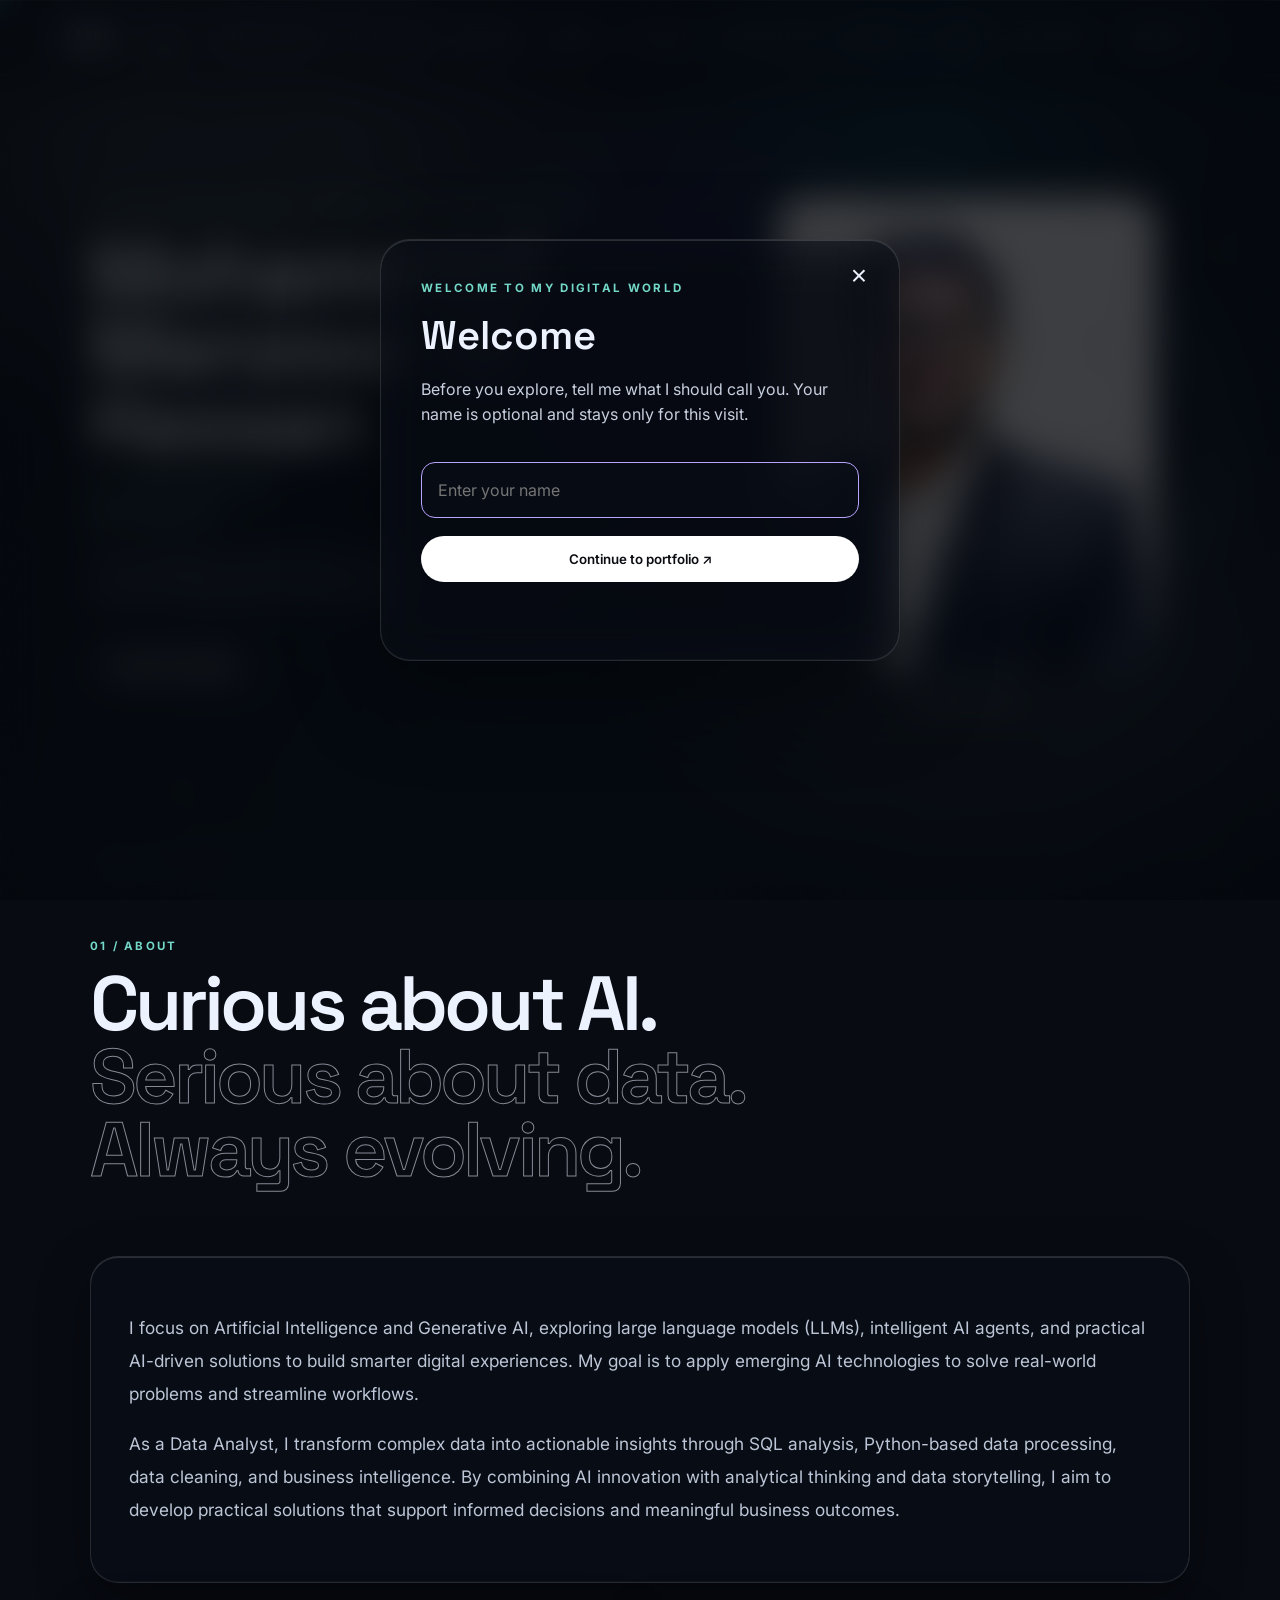
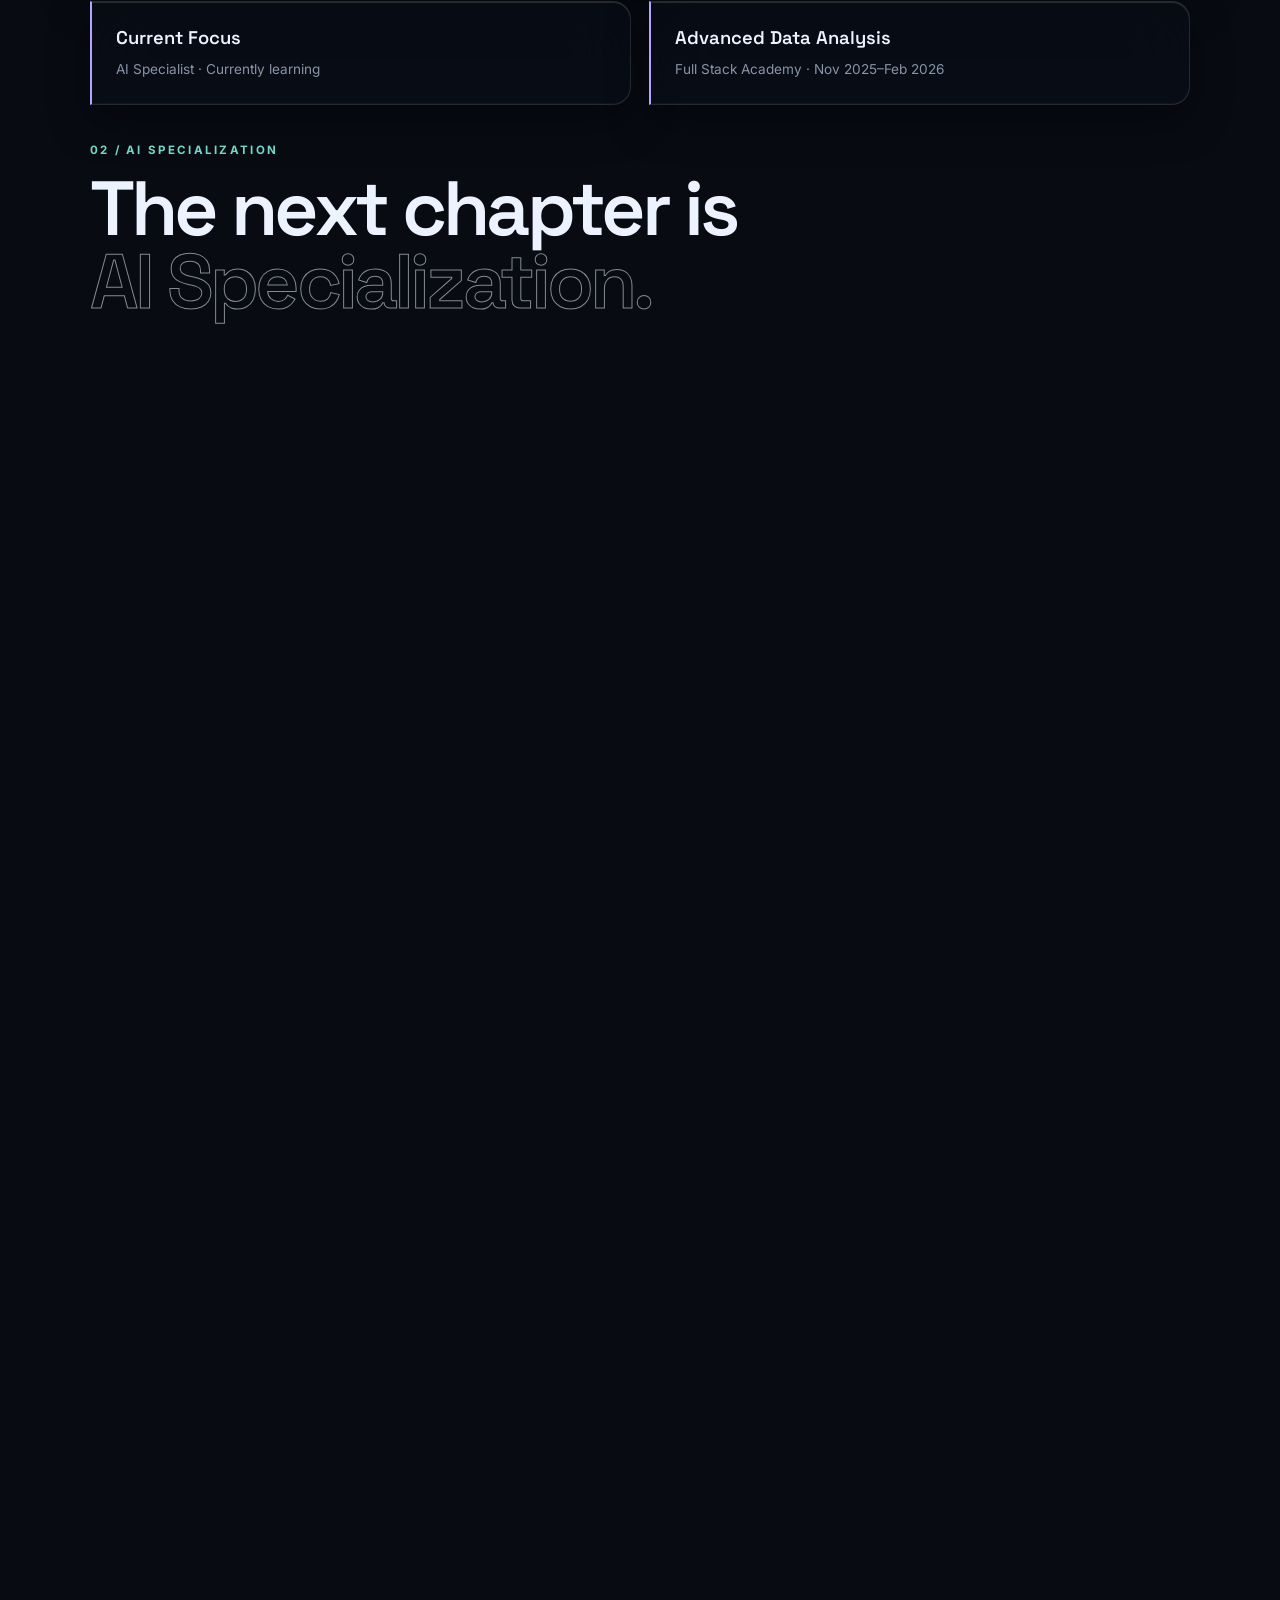
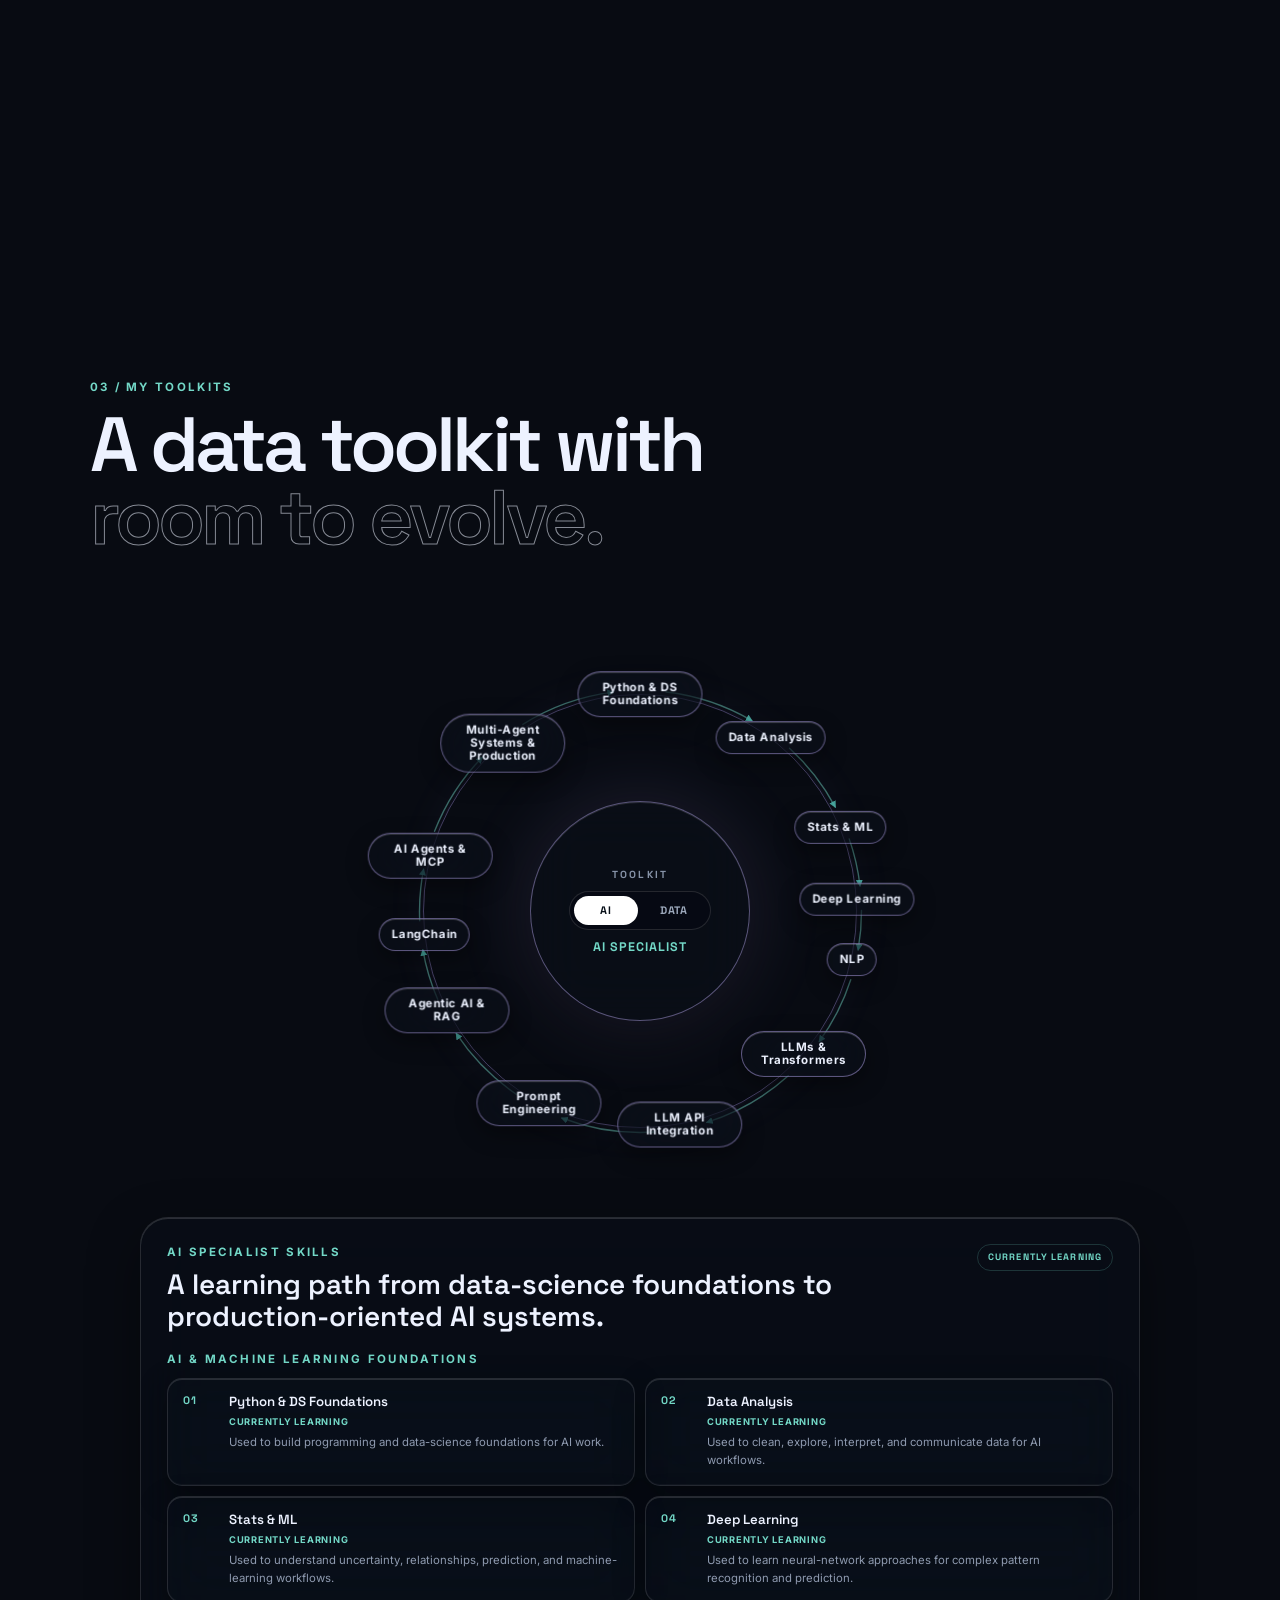
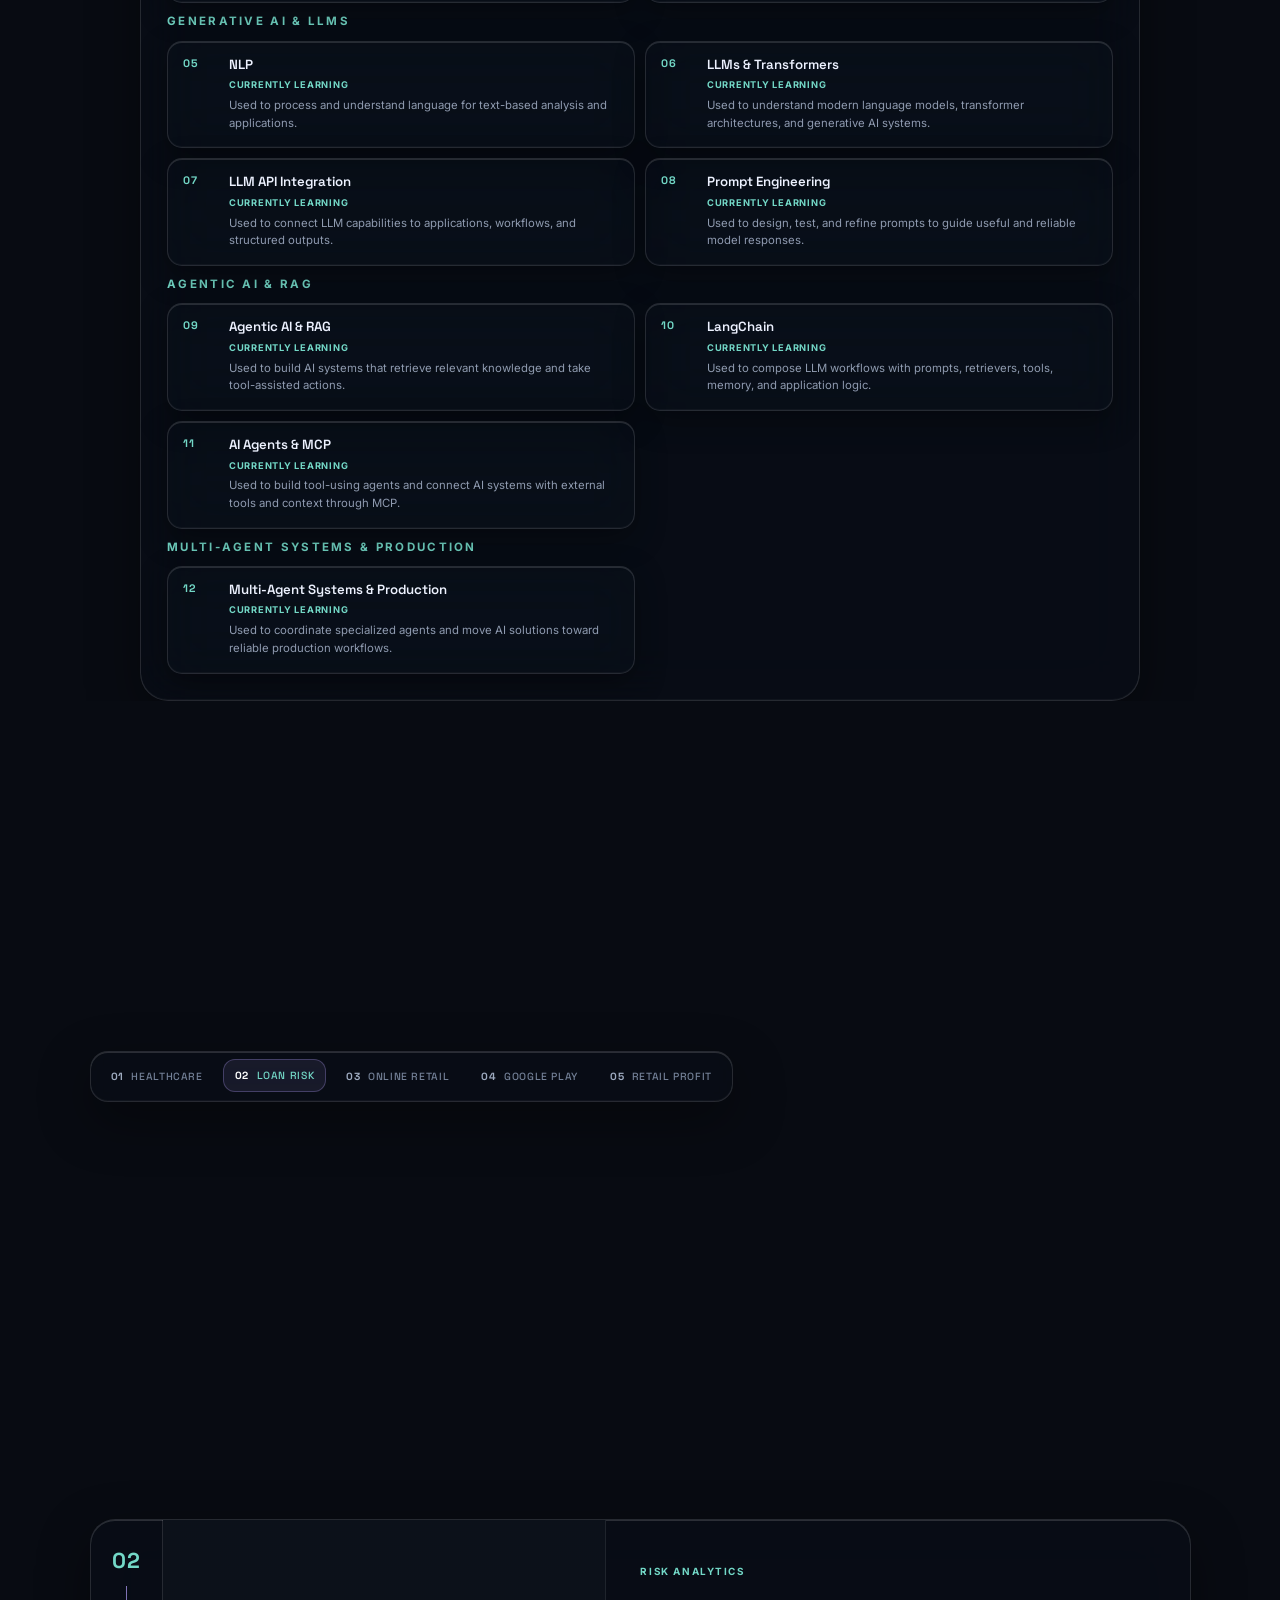
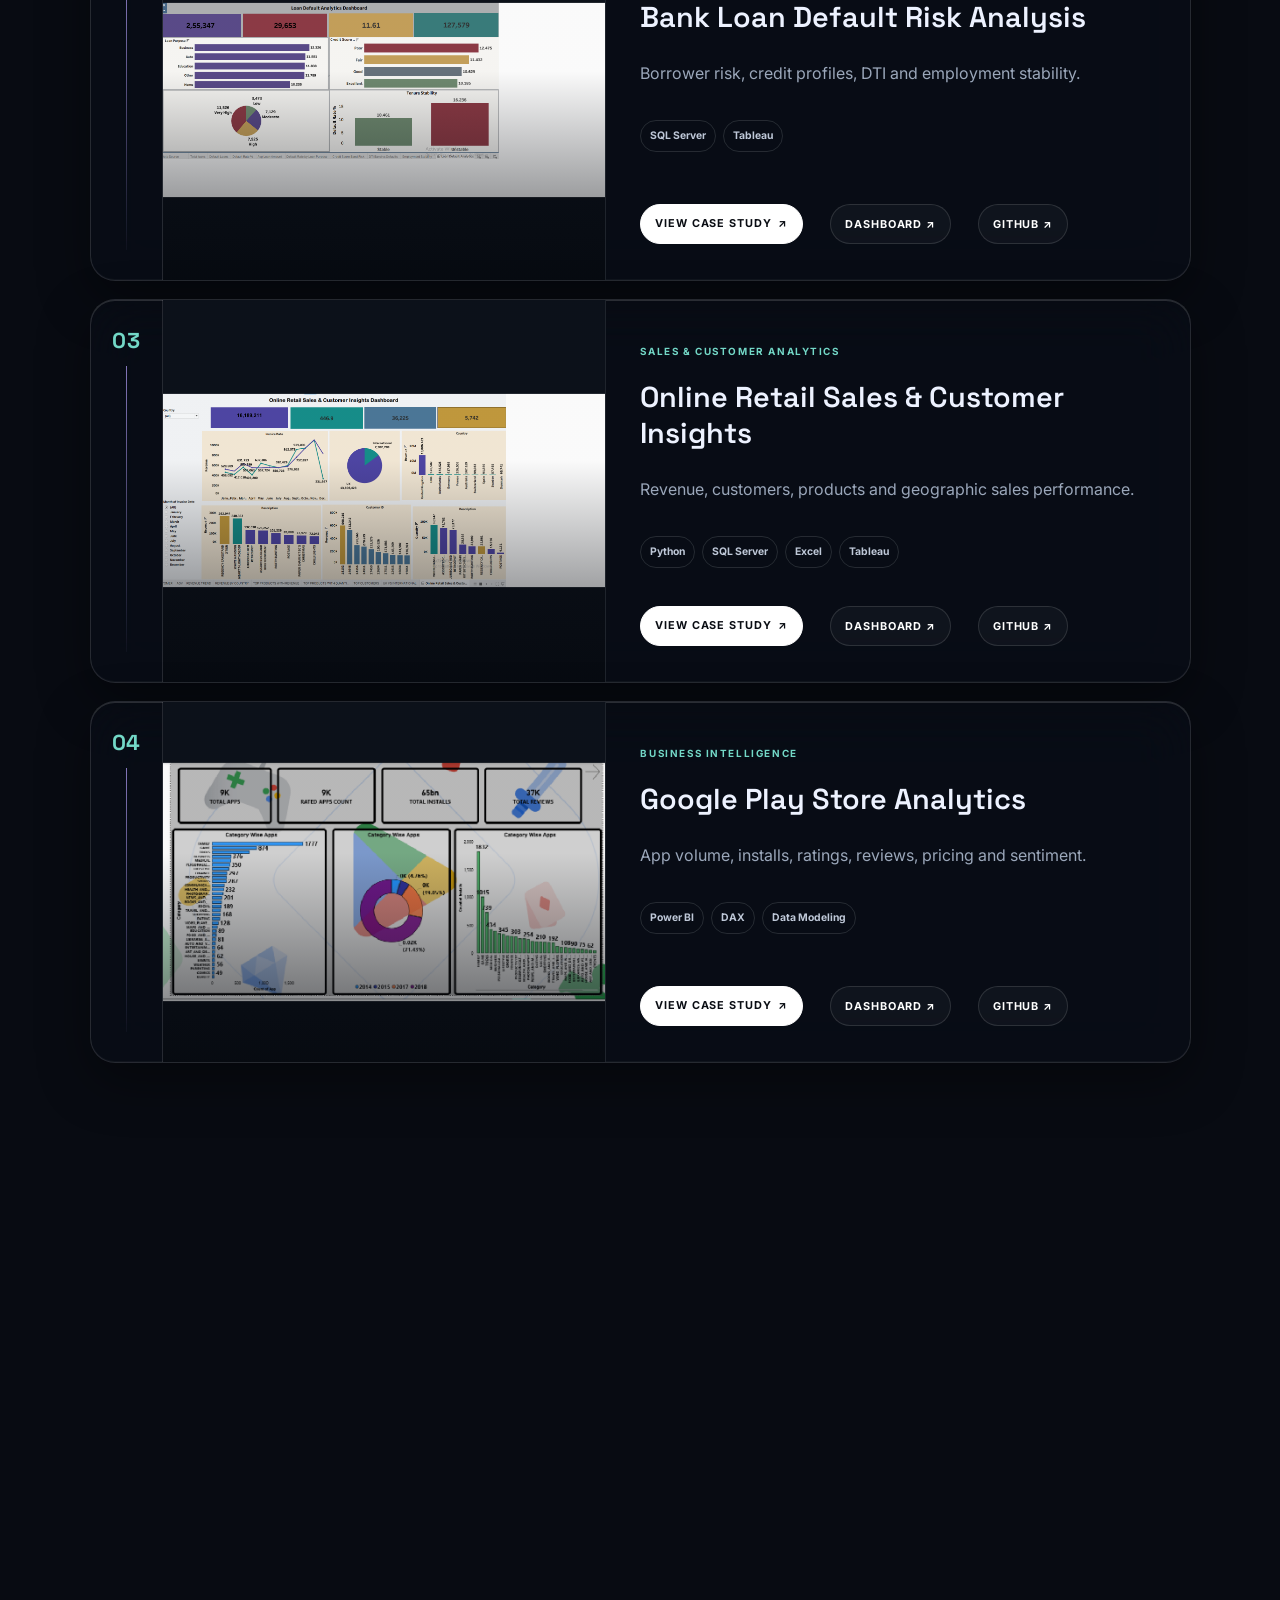
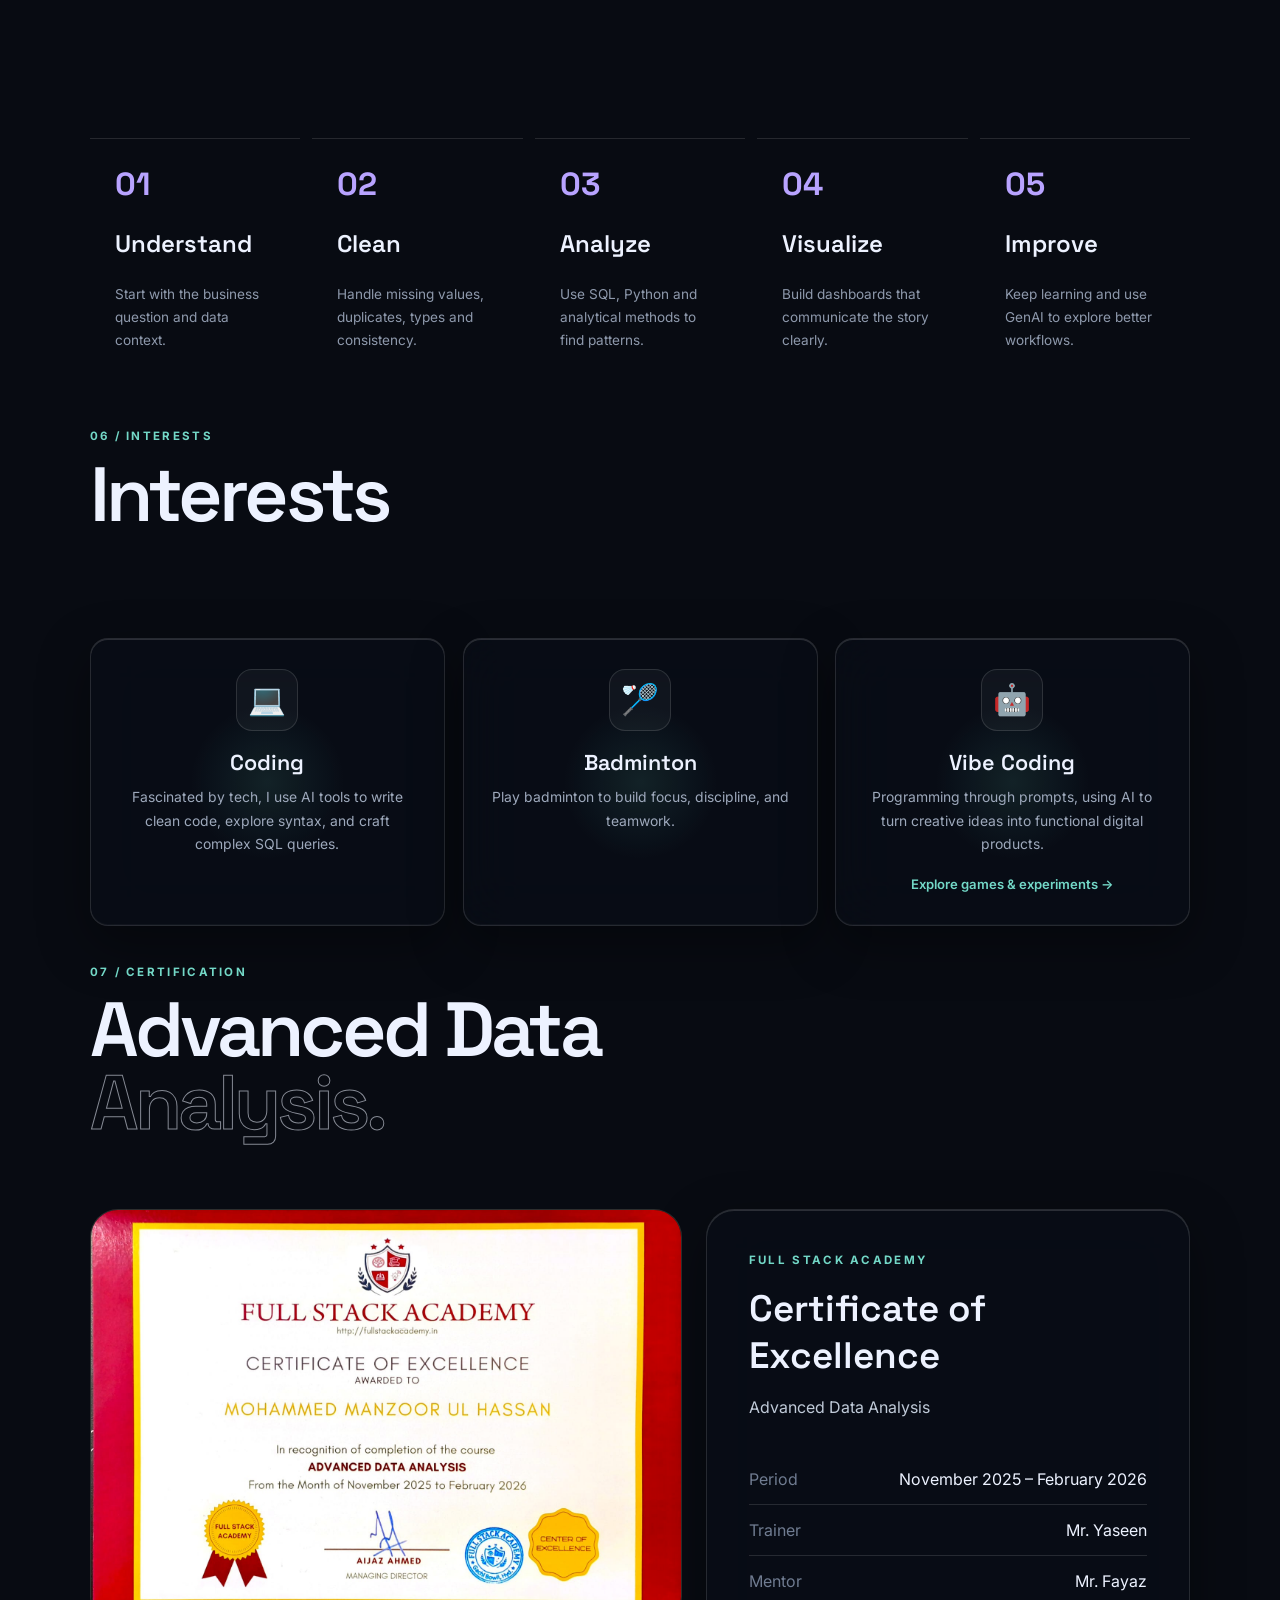
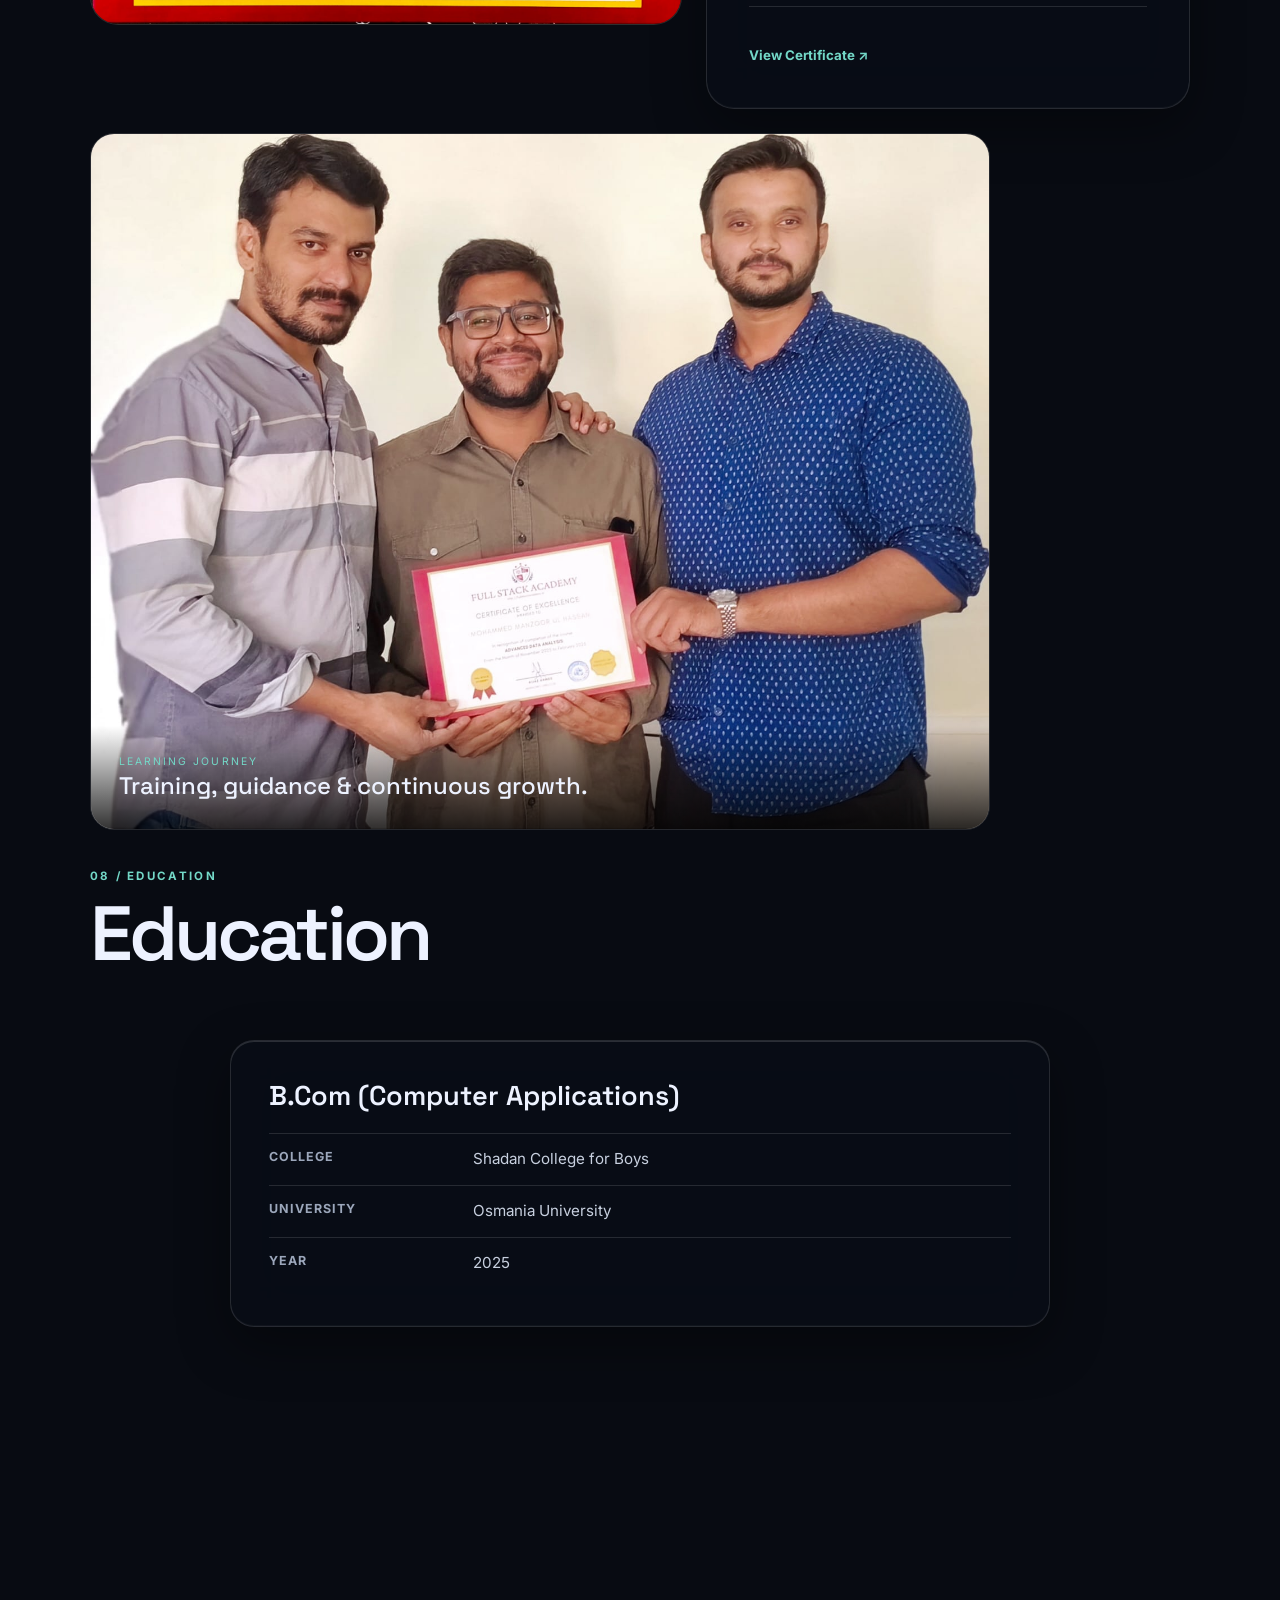
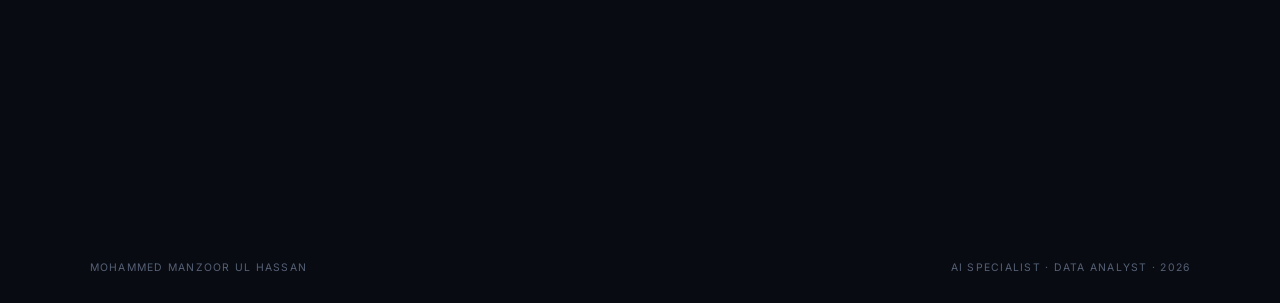
==== commit 6ba6671c: "Add files via upload Fixing Errors" ====
--- a/index.html
+++ b/index.html
@@ -105,25 +105,27 @@
         </div>
       </div>
       <div class="hero-photo-wrap" id="heroPhoto">
-        <div class="orbit orbit-one" aria-hidden="true"></div>
-        <div class="orbit orbit-two" aria-hidden="true"></div>
-        <div class="photo-depth" id="photoDepth" tabindex="0" role="button" aria-label="Profile photo of Mohammed Manzoor Ul Hassan, Data Analyst. Click to flip and play the profile video on desktop or double-tap on touch devices." aria-pressed="false">
-          <div class="photo-plane photo-plane-back" aria-hidden="true"></div>
-          <div class="photo-flip" id="profileFlip">
-            <div class="photo-face photo-face-front">
-              <div class="photo-card photo-card-front" id="profileCard">
-                <img src="assets/profile.jpeg" alt="Portrait of Mohammed Manzoor Ul Hassan, Data Analyst" width="410" height="513">
-                <div class="photo-tag">AI SPECIALIST</div>
-              </div>
-            </div>
-            <div class="photo-face photo-face-back" aria-hidden="true">
-              <div class="photo-card photo-card-back" data-video-src="assets/profile-video.mp4">
-                <video class="profile-video" id="profileVideo" src="assets/profile-video.mp4" playsinline preload="metadata" poster="assets/profile.jpeg" aria-label="Mohammed Manzoor Ul Hassan profile video"></video>
-                <div class="photo-tag photo-tag-video">AI SPECIALIST</div>
-              </div>
-            </div>
-          </div>
-          <div class="photo-plane photo-plane-front" aria-hidden="true"></div>
+        <div class="hero-photo-stage">
+          <div class="orbit orbit-one" aria-hidden="true"></div>
+          <div class="orbit orbit-two" aria-hidden="true"></div>
+          <div class="photo-depth" id="photoDepth" tabindex="0" role="button" aria-label="Profile photo of Mohammed Manzoor Ul Hassan, Data Analyst. Click to flip and play the profile video on desktop or double-tap on touch devices." aria-pressed="false">
+            <div class="photo-plane photo-plane-back" aria-hidden="true"></div>
+            <div class="photo-flip" id="profileFlip">
+              <div class="photo-face photo-face-front">
+                <div class="photo-card photo-card-front" id="profileCard">
+                  <img src="assets/profile.jpeg" alt="Portrait of Mohammed Manzoor Ul Hassan, Data Analyst" width="410" height="513">
+                  <div class="photo-tag">AI SPECIALIST</div>
+                </div>
+              </div>
+              <div class="photo-face photo-face-back" aria-hidden="true">
+                <div class="photo-card photo-card-back" data-video-src="assets/profile-video.mp4">
+                  <video class="profile-video" id="profileVideo" src="assets/profile-video.mp4" playsinline preload="metadata" poster="assets/profile.jpeg" aria-label="Mohammed Manzoor Ul Hassan profile video"></video>
+                  <div class="photo-tag photo-tag-video">AI SPECIALIST</div>
+                </div>
+              </div>
+            </div>
+            <div class="photo-plane photo-plane-front" aria-hidden="true"></div>
+          </div>
         </div>
         <button class="ai-companion-tag" id="aiCompanionTag" type="button">
           <span aria-live="polite">🤖 Tap to discover</span>
--- a/styles.css
+++ b/styles.css
@@ -430,16 +430,28 @@
 .hero-photo-wrap {
   position: relative;
   display: flex;
+  flex-direction: column;
   justify-content: center;
+  align-items: center;
+  gap: 16px;
   perspective: 1200px;
   transform-style: preserve-3d;
 }
 
+.hero-photo-stage {
+  position: relative;
+  isolation: isolate;
+}
+
+.hero-photo-stage .photo-depth {
+  z-index: 1;
+}
+
 .ai-companion-tag {
-  position: absolute;
+  position: relative;
   z-index: 20;
-  right: clamp(-88px, -6vw, -52px);
-  bottom: 16%;
+  right: auto;
+  bottom: auto;
   display: inline-flex;
   align-items: center;
   justify-content: center;
@@ -474,21 +486,6 @@
 @keyframes companionFloat {
   0%, 100% { translate: 0 0; }
   50% { translate: 0 -4px; }
-}
-
-@media (max-width: 1359px) {
-  .hero-photo-wrap {
-    flex-direction: column;
-    align-items: center;
-    gap: 12px;
-  }
-
-  .ai-companion-tag {
-    position: relative;
-    right: auto;
-    bottom: auto;
-    max-width: calc(100vw - 40px);
-  }
 }
 
 @media (prefers-reduced-motion: reduce) {
@@ -4356,6 +4353,11 @@
 @media (max-width: 900px) {
   .hero-photo-wrap .orbit-one { width: 92% !important; height: 70% !important; top: 15% !important; left: 4% !important; }
   .hero-photo-wrap .orbit-two { width: 86% !important; height: 64% !important; top: 18% !important; left: 7% !important; }
+}
+
+@media (min-width: 360px) and (max-width: 430px) {
+  .hero-photo-stage .orbit-one { width: 148% !important; height: 86% !important; top: 8% !important; left: -24% !important; }
+  .hero-photo-stage .orbit-two { width: 132% !important; height: 78% !important; top: 12% !important; left: -16% !important; }
 }
 
 @media (max-width: 600px) {
